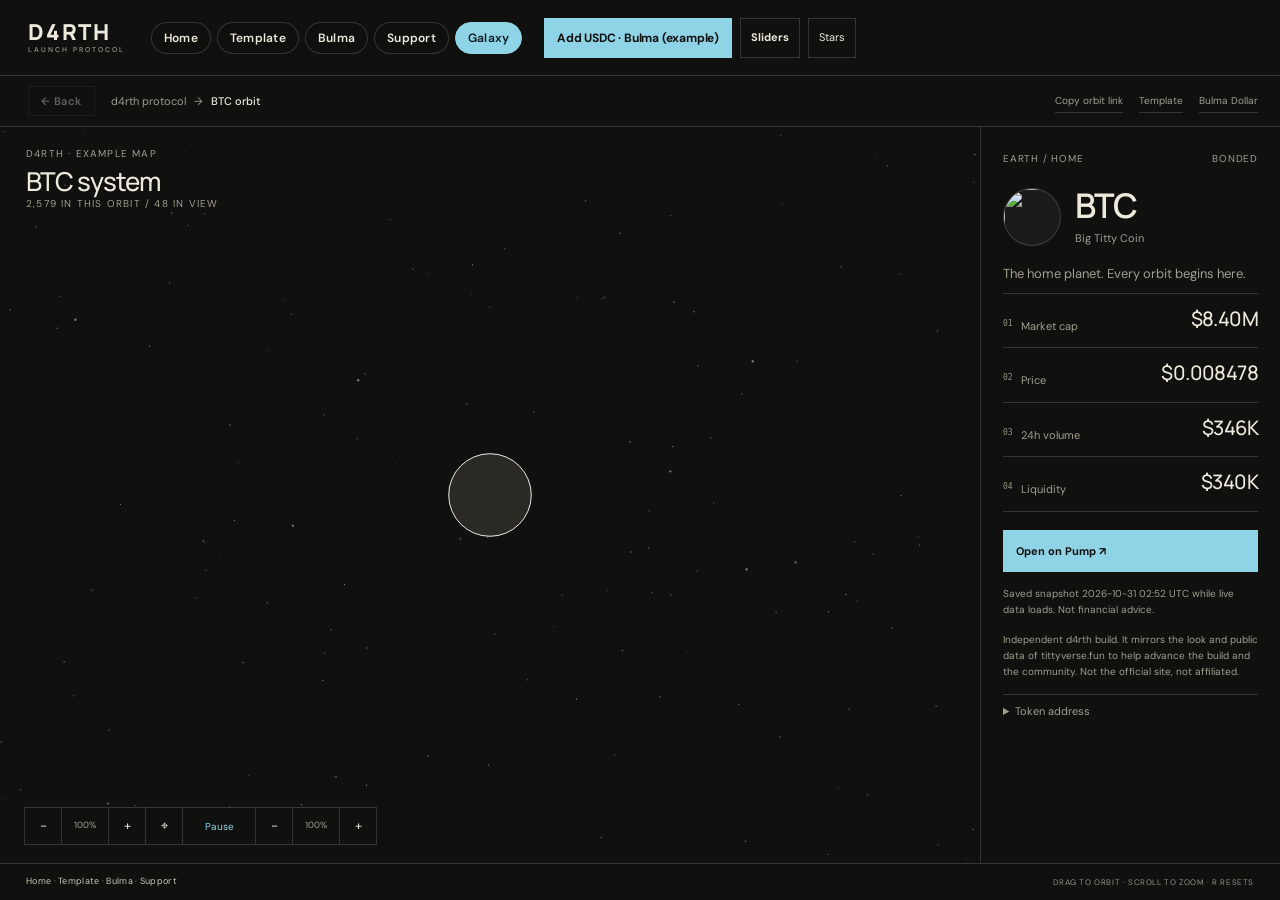
==== galaxy/index.html @ 5c0b18c4 "Galaxy: slower, smoother planet-click growth Pull 0.9s -> 1.4s, arrival 1.8s -> 2.8s for a clicked p" ====
<!DOCTYPE html>
<html lang="en">
<head>
<meta charset="UTF-8">
<meta name="viewport" content="width=device-width, initial-scale=1, viewport-fit=cover">
<meta name="color-scheme" content="dark">
<meta name="theme-color" content="#10100e">
<title>d4rth Launch Protocol · Galaxy</title>
<link rel="preconnect" href="https://fonts.googleapis.com">
<link rel="preconnect" href="https://fonts.gstatic.com" crossorigin>
<link rel="stylesheet" href="https://fonts.googleapis.com/css2?family=DM+Sans:ital,opsz,wght@0,9..40,400;0,9..40,500;0,9..40,600;0,9..40,700;1,9..40,400&family=Manrope:wght@500;600;700;800&display=swap">
<style>
  :root {
    color-scheme: dark;
    --tv-ink: #10100e;
    --tv-paper: #eee9dd;
    --tv-acid: #8fd3e6;
    --tv-muted: #a19e91;
    --tv-rule: #eee9dd2b;
    --tv-faint: #eee9dd0d;
    --tv-header-h: 76px;
    --tv-footer-h: 37px;
    --tv-ease: cubic-bezier(.2,.7,.2,1);
  }
  * { box-sizing: border-box; }
  html, body { margin: 0; background: var(--tv-ink); color: var(--tv-paper); }
  body { font: 400 14px/1.5 "DM Sans", sans-serif; -webkit-font-smoothing: antialiased; }
  button, input { font: inherit; color: inherit; border-radius: 0; cursor: pointer; }
  button:focus-visible, a:focus-visible, input:focus-visible { outline: 2px solid var(--tv-acid); outline-offset: 3px; }
  a { color: inherit; text-decoration: none; }
  img, svg, canvas { display: block; }
  [hidden] { display: none !important; }
  ::selection { background: var(--tv-acid); color: var(--tv-ink); }

  .tv-experience { min-height: 100svh; background: var(--tv-ink); }
  .tv-header {
    height: var(--tv-header-h); display: flex; align-items: center; gap: 22px;
    padding: 0 28px; border-bottom: 1px solid var(--tv-rule); position: relative; z-index: 40;
    background: var(--tv-ink);
  }
  .tv-brand { display: inline-flex; align-items: center; gap: 10px; min-height: 44px; color: var(--tv-paper); }
  .tv-brand svg { width: 28px; height: 28px; color: var(--tv-acid); flex: none; }
  .tv-brand b { display: block; font: 800 22px/0.95 Manrope, sans-serif; letter-spacing: -1.2px; }
  .tv-brand small { display: block; margin-top: 4px; font: 500 7px/1 "DM Sans", sans-serif; letter-spacing: 2px; color: var(--tv-muted); }
  .tv-primary { height: 100%; display: flex; align-items: stretch; gap: 2px; margin-left: auto; }
  .tv-primary button {
    position: relative; display: flex; align-items: center; gap: 8px; min-width: 78px; padding: 0 14px;
    background: none; border: 0; color: var(--tv-muted); font-size: 13px; font-weight: 500;
  }
  .tv-primary button em { font: 9px/1 ui-monospace, monospace; font-style: normal; color: #929485; }
  .tv-primary button::after {
    content: ""; position: absolute; bottom: -1px; left: 14px; right: 14px; height: 2px; background: var(--tv-acid);
    transform: scaleX(0); transform-origin: left; transition: transform .24s var(--tv-ease);
  }
  .tv-primary button:hover { color: var(--tv-paper); background: var(--tv-faint); }
  .tv-experience[data-view=home] #tvHome,
  .tv-experience[data-view=universe] #tvExplore,
  .tv-experience[data-panel=catalog] #tvCatalog { color: var(--tv-acid); }
  .tv-experience[data-view=home] #tvHome::after,
  .tv-experience[data-view=universe] #tvExplore::after,
  .tv-experience[data-panel=catalog] #tvCatalog::after { transform: scaleX(1); }
  .site-nav { display: flex; gap: 6px; flex-wrap: wrap; align-items: center; margin-left: 4px; }
  .site-nav a {
    display: inline-flex; align-items: center; height: 32px; padding: 0 12px; border-radius: 999px;
    border: 1px solid var(--tv-rule); background: rgba(16,16,14,.8); color: var(--tv-paper); transition: border-color .2s, color .2s, background .2s;
    font-size: 12px; font-weight: 600; letter-spacing: 0.02em;
  }
  .site-nav a:hover { border-color: #8fd3e6; color: #8fd3e6; background: rgba(143,211,230,.12); }
  .site-nav a.here { background: #8fd3e6; border-color: #8fd3e6; color: #0b1a20; }
  .tv-brand b { letter-spacing: 0.08em; }
  .tv-header-tools { display: flex; align-items: center; gap: 8px; flex: none; }
  .tv-search-trigger, .tv-icon-button {
    display: inline-flex; align-items: center; justify-content: center; gap: 8px;
    height: 40px; padding: 0 12px; border: 1px solid var(--tv-rule); background: transparent; font-size: 12px;
  }
  .tv-icon-button { width: 40px; padding: 0; }
  .tv-search-trigger svg, .tv-icon-button svg { width: 16px; height: 16px; }
  .tv-search-trigger kbd { font: 9px/1 ui-monospace, monospace; color: var(--tv-muted); border-left: 1px solid var(--tv-rule); padding-left: 10px; }
  .tv-search-trigger:hover, .tv-icon-button:hover { background: var(--tv-paper); color: var(--tv-ink); border-color: var(--tv-paper); }
  .hub-btn {
    height: 40px; padding: 0 12px; border: 1px solid var(--tv-acid); background: var(--tv-acid);
    color: var(--tv-ink); font-size: 12px; font-weight: 700; letter-spacing: -0.2px;
  }
  .hub-btn.on { background: transparent; color: var(--tv-acid); }
  #openProtocol[aria-pressed="true"] { color: var(--tv-acid); border-color: var(--tv-acid); }
  #btnUsdt { border-color: #a8eb6e; background: #a8eb6e; }
  #btnUsdt.on { background: transparent; color: #a8eb6e; }
  #tabUsdt.on { background: #a8eb6e; border-color: #a8eb6e; color: var(--tv-ink); }
  .hub-btn:hover { background: var(--tv-paper); color: var(--tv-ink); border-color: var(--tv-paper); }

  .tv-home {
    position: relative; min-height: calc(100svh - var(--tv-header-h));
    display: grid; align-content: start; overflow: hidden; padding: 42px 4vw 26px;
  }
  .tv-home-kicker {
    display: flex; align-items: center; gap: 13px; max-width: 56%; margin: 0 0 36px;
    color: var(--tv-muted); font: 500 10px/1.5 "DM Sans", sans-serif; letter-spacing: 1.5px; text-transform: uppercase;
  }
  .tv-home-kicker::before { content: ""; width: 25px; height: 1px; background: var(--tv-acid); flex: none; }
  .tv-home-title {
    margin: 0 0 28px; font: 800 clamp(92px, 14vw, 220px)/.78 Manrope, sans-serif;
    letter-spacing: -0.09em; color: var(--tv-paper);
  }
  .tv-home-title span { display: block; position: relative; }
  .tv-home-title i {
    position: absolute; top: -0.12em; color: var(--tv-acid); font: 500 0.42em/1 "DM Sans", sans-serif;
    font-style: normal; letter-spacing: 0; transform: rotate(16deg);
  }
  .tv-home-copy { position: relative; z-index: 2; max-width: 360px; margin: 0; color: var(--tv-muted); font-size: 13px; line-height: 1.85; }
  .tv-home-copy strong { color: var(--tv-paper); font-weight: 500; }
  .tv-home-art { position: absolute; z-index: 1; right: -2vw; top: 46%; width: min(54vw, 820px); aspect-ratio: 1; transform: translateY(-50%); pointer-events: none; }
  .tv-home-art::before { content: ""; position: absolute; inset: 12% -2%; border: 1px solid #eee9dd38; border-radius: 50%; transform: rotate(-31deg) scaleY(.55); }
  .tv-home-earth { position: absolute; left: 18%; top: 16%; width: 62%; height: 62%; object-fit: cover; border-radius: 50%; border: 1px solid #eee9dd45; }
  .tv-home-moon { position: absolute; z-index: 2; left: 6%; top: 58%; width: 18%; height: 18%; object-fit: cover; border-radius: 50%; border: 5px solid var(--tv-ink); }
  .tv-art-caption { position: absolute; right: 16%; bottom: 14%; font: 9px/1.7 ui-monospace, monospace; letter-spacing: 1px; color: var(--tv-muted); }
  .tv-launch {
    position: relative; z-index: 2; display: inline-flex; align-items: center; justify-content: space-between; gap: 28px;
    min-height: 60px; margin: 28px 0 36px; padding: 0 20px; width: max-content;
    border: 1px solid var(--tv-acid); background: var(--tv-acid); color: var(--tv-ink); font-size: 12px; font-weight: 700;
  }
  .tv-launch svg { width: 22px; height: 22px; }
  .tv-launch:hover { background: var(--tv-paper); border-color: var(--tv-paper); }
  .tv-home-meta {
    display: flex; justify-content: space-between; gap: 16px; border-top: 1px solid var(--tv-rule);
    padding-top: 16px; color: var(--tv-muted); font-size: 9px; letter-spacing: 1.2px; text-transform: uppercase;
  }
  .tv-home-roster { display: flex; gap: 10px; margin-top: 18px; overflow: auto; }
  .tv-home-roster button { width: 46px; height: 46px; padding: 0; border: 1px solid var(--tv-rule); border-radius: 50%; background: none; flex: none; }
  .tv-home-roster img { width: 100%; height: 100%; object-fit: cover; border-radius: 50%; }

  .tv-universe {
    height: calc(100svh - var(--tv-header-h) - var(--tv-footer-h));
    display: grid; grid-template-columns: minmax(0, 1fr) 300px; grid-template-rows: 51px minmax(0, 1fr); overflow: hidden;
  }
  .tv-chapter {
    grid-column: 1 / -1; display: flex; align-items: center; gap: 16px; padding: 0 22px 0 28px;
    border-bottom: 1px solid var(--tv-rule); min-width: 0;
  }
  .tv-breadcrumb { display: flex; align-items: center; gap: 8px; flex: 1; min-width: 0; color: var(--tv-muted); font-size: 11px; }
  .tv-breadcrumb b { color: var(--tv-paper); font-weight: 500; }
  .tv-link-button { border: 0; border-bottom: 1px solid var(--tv-rule); background: none; color: var(--tv-muted); font-size: 10px; padding: 4px 0; }
  #openStars.on { background: var(--tv-acid); border-color: var(--tv-acid); color: var(--tv-ink); }
  .tv-link-button:hover, .tv-link-button.on { color: var(--tv-acid); border-color: var(--tv-acid); }
  .crumb { border: 0; background: none; padding: 4px 0; color: var(--tv-muted); font-size: 11px; display: inline-flex; align-items: center; gap: 6px; }
  .crumb:hover { color: var(--tv-acid); }
  .crumb img { width: 18px; height: 18px; border-radius: 50%; object-fit: cover; }
  .tv-navback { height: 30px; padding: 0 12px; border: 1px solid var(--tv-rule); background: transparent; color: var(--tv-paper); font-size: 11px; font-weight: 650; letter-spacing: .04em; white-space: nowrap; flex: none; }
  .tv-navback:hover:not(:disabled) { border-color: var(--tv-acid); color: var(--tv-acid); }
  .tv-navback:disabled { opacity: .35; cursor: default; }
  .tv-back { position: absolute; right: 18px; top: 52px; z-index: 4; height: 30px; padding: 0 12px; border: 1px solid var(--tv-rule); background: rgba(16,16,14,.8); color: var(--tv-paper); font-size: 11px; }
  .tv-back:hover { border-color: var(--tv-acid); color: var(--tv-acid); }
  .tv-socials { display: flex; flex-wrap: wrap; gap: 14px; margin: 0 0 16px; }
  .tv-socials a { color: var(--tv-muted); font-size: 11px; border-bottom: 1px solid var(--tv-rule); padding-bottom: 2px; }
  .tv-socials a:hover { color: var(--tv-acid); border-color: var(--tv-acid); }
  .chg-up { color: #a8eb6e; } .chg-down { color: #ff8f8f; }
  .tv-stage { position: relative; min-width: 0; min-height: 0; background: var(--tv-ink); }
  /* Boot veil: for the first moment only BTC is there. The rest of the screen fades in around it. */
  .tv-header, .tv-chapter, .tv-inspector, .tv-system-caption, .tv-stage-controls, .tv-statusbar { transition: opacity .9s ease; }
  .tv-experience[data-boot] :is(.tv-header, .tv-chapter, .tv-inspector, .tv-system-caption, .tv-stage-controls, .tv-statusbar, .sheet-handle, .key-toggle) { opacity: 0; animation: bootshow .9s ease 6s forwards; }
  @keyframes bootshow { to { opacity: 1; } }
  #canvas { width: 100%; height: 100%; touch-action: none; cursor: grab; }
  .tv-stage, .tv-stage *, .tv-header, .tv-chapter { -webkit-user-select: none; user-select: none; -webkit-touch-callout: none; -webkit-tap-highlight-color: transparent; }
  #canvas { outline: none; }
  #canvas::selection, .tv-stage ::selection { background: transparent; }
  .tv-system-caption { position: absolute; left: 26px; top: 20px; z-index: 3; pointer-events: none; max-width: calc(100% - 180px); }
  .tv-system-caption span, .tv-system-caption small { display: block; margin-bottom: 6px; color: var(--tv-muted); font: 10px/1.4 "DM Sans", sans-serif; letter-spacing: 1.2px; text-transform: uppercase; }
  .star-credit {
    display: block; margin-top: 14px; color: var(--tv-paper); pointer-events: auto;
    font: 500 10px/1.3 Manrope, sans-serif; letter-spacing: -0.15px; text-transform: none; text-decoration: none;
  }
  .star-credit:hover { color: var(--tv-acid); }
  .star-credit[hidden] { display: none; }
  .star-tools { position: absolute; left: 50%; bottom: 54px; transform: translateX(-50%); z-index: 5; display: flex; align-items: center; gap: 8px; max-width: calc(100% - 24px); padding: 6px 8px; border: 1px solid var(--tv-rule); background: rgba(16,16,14,.88); font: 11px/1.3 "DM Sans", sans-serif; color: var(--tv-muted); }
  .star-tools[hidden] { display: none; }
  .star-tools span { min-width: 0; }
  .star-tools button { height: 26px; padding: 0 10px; border: 1px solid var(--tv-rule); background: transparent; color: var(--tv-paper); font-size: 11px; white-space: nowrap; cursor: pointer; }
  .star-tools button:hover, .star-tools button.on { border-color: #ffd166; color: #ffd166; }
  .star-tools button[hidden] { display: none; }
  @media (max-width: 760px) { .star-tools { bottom: 6px; padding: 4px 6px; gap: 6px; } .star-tools span { display: none; } .star-tools[data-drawing] span { display: block; position: absolute; left: 0; right: 0; bottom: 100%; margin-bottom: 4px; padding: 4px 8px; background: rgba(16,16,14,.9); text-align: center; } }
  .star-credit-note { margin: 14px 0 0; color: var(--tv-paper); font: 500 16px/1.35 Manrope, sans-serif; }
  .star-credit-note a { color: var(--tv-paper); text-decoration: none; }
  .star-credit-note a:hover { color: var(--tv-acid); }
  .tv-system-caption strong { display: block; margin: 0; font: 500 26px/1.15 Manrope, sans-serif; letter-spacing: -0.9px; }
  .tv-stage-controls {
    position: absolute; left: 24px; bottom: 18px; z-index: 4; display: flex; gap: 1px; padding: 1px; background: var(--tv-rule); flex-wrap: wrap; max-width: calc(100% - 48px);
  }
  .tv-stage-controls button, .tv-stage-controls output {
    display: inline-flex; align-items: center; justify-content: center; min-width: 36px; height: 36px; padding: 0 10px;
    border: 0; background: var(--tv-ink); color: var(--tv-paper); font-size: 13px;
  }
  .tv-stage-controls output { min-width: 46px; font-size: 9px; color: var(--tv-muted); }
  .tv-stage-controls button:hover { background: var(--tv-paper); color: var(--tv-ink); }
  .tv-stage-controls button[aria-pressed=true] { color: var(--tv-acid); }
  #tvMotion { font-size: 10px; min-width: 72px; }
  .bond-chip {
    position: absolute; top: 18px; right: 16px; z-index: 4; max-width: 240px;
    border: 1px solid var(--tv-acid); background: #10100ee6; color: var(--tv-acid);
    font-size: 11px; line-height: 1.35; padding: 8px 10px; text-align: left;
  }
  .map-key {
    position: absolute; left: 24px; bottom: 66px; z-index: 4; width: 250px;
    padding: 10px 12px 12px; background: #10100ee8; border: 1px solid #3a3934;
    color: #f4f1ea; font: 12px/1.35 "DM Sans", sans-serif; pointer-events: none;
  }
  .map-key b { display: block; margin-bottom: 6px; color: #8fd3e6; font-size: 10px; letter-spacing: .14em; text-transform: uppercase; }
  .map-key div { display: flex; gap: 8px; align-items: center; margin: 4px 0; }
  .map-key i { width: 22px; height: 0; border-top: 2px solid #b8a0ff; flex: none; }
  .map-key i.green { border-top-color: #a8eb6e; }
  .map-key i.spoke { border-top-color: rgba(244,241,234,.75); }
  .map-key i.ghost { border-top-style: dashed; border-top-color: #f4f1ea; }
  .map-key p { margin: 8px 0 0; color: #8fd3e6; }
  .tv-inspector {
    min-width: 0; min-height: 0; overflow: auto; padding: 24px 22px 18px;
    border-left: 1px solid var(--tv-rule); background: var(--tv-ink);
    scrollbar-width: thin; scrollbar-color: #777668 var(--tv-ink);
  }
  .tv-details-toggle { display: none; }
  .tv-token-role { display: flex; justify-content: space-between; gap: 8px; margin: 0 0 22px; color: var(--tv-muted); font: 10px/1.5 "DM Sans", sans-serif; letter-spacing: .8px; text-transform: uppercase; }
  .tv-token-header { display: flex; align-items: center; gap: 14px; margin: 0 0 18px; }
  .tv-token-header img { width: 58px; height: 58px; border-radius: 50%; object-fit: cover; border: 1px solid var(--tv-rule); background: var(--tv-faint); flex: none; }
  .tv-token-header h2 { margin: 0; font: 600 34px/1.05 Manrope, sans-serif; letter-spacing: -1.5px; }
  .tv-token-header p { margin: 6px 0 0; color: var(--tv-muted); font-size: 11px; }
  .tv-token-description { margin: 0 0 8px; color: var(--tv-muted); font-size: 13px; line-height: 1.6; }
  .tv-metrics { margin: 8px 0 18px; }
  .tv-metrics > div { display: grid; grid-template-columns: 1fr auto; gap: 8px; align-items: baseline; padding: 13px 0; border-top: 1px solid var(--tv-rule); }
  .tv-metrics > div:last-child { border-bottom: 1px solid var(--tv-rule); }
  .tv-metrics dt { display: flex; gap: 8px; color: var(--tv-muted); font-size: 11px; font-weight: 400; }
  .tv-metrics dt span { color: #929485; font: 8px/1.5 ui-monospace, monospace; }
  .tv-metrics dd { margin: 0; font: 500 20px/1.2 Manrope, sans-serif; letter-spacing: -0.6px; }
  .tv-token-actions a {
    display: flex; align-items: center; justify-content: space-between; min-height: 42px; padding: 10px 12px;
    background: var(--tv-acid); color: var(--tv-ink); border: 1px solid var(--tv-acid); font-size: 11px; font-weight: 700;
  }
  .tv-token-actions a:hover { background: var(--tv-paper); }
  .tv-observed { margin: 14px 0; color: var(--tv-muted); font-size: 10px; line-height: 1.6; }
  .tv-address { margin-top: 8px; border-top: 1px solid var(--tv-rule); padding-top: 8px; }
  .tv-address summary { cursor: pointer; color: var(--tv-muted); font-size: 11px; }
  .tv-address code { display: block; margin-top: 8px; font-size: 11px; word-break: break-all; color: var(--tv-paper); }
  .star-key { margin: 8px 0 16px; }
  .star-key div { display: flex; gap: 8px; align-items: center; font-size: 12px; margin: 5px 0; color: var(--tv-paper); }
  .star-key i { width: 16px; height: 2px; display: inline-block; }

  .tv-statusbar {
    height: var(--tv-footer-h); display: flex; align-items: center; justify-content: space-between; gap: 16px;
    padding: 0 26px; border-top: 1px solid var(--tv-rule); color: var(--tv-muted); font-size: 9px; letter-spacing: .3px;
  }
  .tv-statusbar a { color: #c8c4b6; }
  .tv-hints { color: #929485; letter-spacing: .6px; text-transform: uppercase; font-size: 8px; flex: none; }

  .tv-header-drop { display: contents; }
  .menu-toggle, .sheet-handle, .sheet-grab, .key-toggle { display: none; }
  .tv-scrim { position: fixed; inset: 0; z-index: 50; border: 0; background: #10100eaa; }
  .tv-panel {
    position: fixed; top: calc(var(--tv-header-h) + 10px); right: 12px; bottom: 12px; z-index: 55;
    width: min(450px, calc(100vw - 24px)); display: flex; flex-direction: column;
    background: var(--tv-ink); border: 1px solid var(--tv-paper); box-shadow: -16px 16px 0 #10100eaa;
    transform: translateX(18px); opacity: 0; pointer-events: none; transition: transform .32s var(--tv-ease), opacity .2s;
  }
  .tv-experience:not([data-panel=none]) .tv-panel { transform: none; opacity: 1; pointer-events: auto; }
  #tvPanelTitle { position: absolute; left: 24px; top: 20px; right: 70px; margin: 0; font: 500 26px/1.2 Manrope, sans-serif; letter-spacing: -0.8px; }
  #tvPanelClose { position: absolute; right: 16px; top: 16px; }
  .tv-panel-body { margin-top: 72px; min-height: 0; overflow: auto; padding: 0 22px 28px; -webkit-overflow-scrolling: touch; }
  .tv-search-field { display: flex; align-items: center; gap: 8px; border-bottom: 1px solid var(--tv-rule); margin-bottom: 8px; }
  .tv-search-field svg { width: 16px; height: 16px; flex: none; color: var(--tv-muted); }
  .tv-search-field input { flex: 1; height: 44px; border: 0; background: transparent; color: var(--tv-paper); outline: none; }
  .tv-directory-row {
    display: flex; align-items: center; gap: 10px; width: 100%; min-height: 64px; padding: 8px 0;
    border: 0; border-bottom: 1px solid var(--tv-rule); background: none; text-align: left;
  }
  .tv-directory-row:hover { color: var(--tv-acid); }
  .tv-row-index { width: 22px; color: #74766a; font: 9px/1 ui-monospace, monospace; flex: none; }
  .tv-directory-row img { width: 34px; height: 34px; border-radius: 50%; object-fit: cover; flex: none; }
  .tv-row-name { flex: 1; min-width: 0; }
  .tv-row-name strong { display: block; font: 500 15px/1.3 Manrope, sans-serif; letter-spacing: -0.3px; }
  .tv-row-name small { display: block; color: var(--tv-muted); font-size: 10px; white-space: nowrap; overflow: hidden; text-overflow: ellipsis; }
  .tv-row-metric { flex: none; font-size: 12px; }
  .proto-lead { margin: 0 0 14px; color: var(--tv-muted); font-size: 13px; line-height: 1.55; }
  .orbs-h b { color: var(--tv-muted); font-weight: 500; text-transform: none; letter-spacing: 0; }
  .orb { margin: 0 0 12px; padding: 8px 10px 4px; border: 1px solid var(--tv-rule); }
  .orb .nm { display: flex; justify-content: space-between; font-size: 12px; }
  .orb .nm span { color: var(--tv-muted); font-size: 10px; }
  .tokdet { margin: 14px 0 0; }
  .tokdet > summary { cursor: pointer; padding: 10px 0; font-size: 11px; font-weight: 700; letter-spacing: .1em; text-transform: uppercase; color: var(--tv-acid); }
  .tokdet[open] > summary { margin-bottom: 8px; }
  .hubtoggles { display: flex; gap: 6px; margin: 0 0 6px; }
  .hubtoggles button { flex: 1; height: 36px; font-size: 12px; font-weight: 650; }
  #pUsdt { border-color: #a8eb6e; background: #a8eb6e; }
  #pUsdt.on { background: transparent; color: #a8eb6e; }
  .hubtabs { display: flex; gap: 6px; margin: 8px 0 4px; }
  .hubtabs button { flex: 1; height: 36px; border: 1px solid var(--tv-rule); background: transparent; font-size: 12px; font-weight: 650; }
  .hubtabs button.on { background: var(--tv-acid); color: var(--tv-ink); border-color: var(--tv-acid); }
  .sl { display: flex; justify-content: space-between; margin: 12px 0 2px; font-size: 10px; letter-spacing: .08em; text-transform: uppercase; color: var(--tv-muted); }
  .sl b { color: var(--tv-paper); letter-spacing: 0; text-transform: none; font-size: 12px; }
  .sl.pair b { color: var(--tv-acid); }
  .ends { display: flex; justify-content: space-between; font-size: 9px; letter-spacing: .08em; text-transform: uppercase; color: #6f6b62; }
  .bondline { margin: 10px 0; color: var(--tv-acid); font-size: 12px; line-height: 1.45; }
  .proto-extra { padding: 8px 10px; border-left: 2px solid #a8eb6e; background: rgba(168,235,110,.07); }
  .proto-extra b { color: #a8eb6e; }
  .bondline { white-space: pre-line; }
  .ceil { margin: 0 0 14px; padding: 10px 12px; border: 1px solid var(--tv-rule); font-size: 11px; line-height: 1.5; color: var(--tv-muted); }
  .ceil h4 { margin: 0 0 6px; font-size: 10px; letter-spacing: .12em; text-transform: uppercase; color: var(--tv-acid); }
  .ceil table { width: 100%; border-collapse: collapse; }
  .ceil th { text-align: left; font-weight: 600; font-size: 9px; letter-spacing: .08em; text-transform: uppercase; color: #6f6b62; padding: 2px 0; }
  .ceil td { padding: 3px 0; border-top: 1px solid var(--tv-rule); color: var(--tv-paper); }
  .ceil td:nth-child(n+2), .ceil th:nth-child(n+2) { text-align: right; }
  .ceil tr.on td { color: var(--tv-acid); font-weight: 700; }
  .ceil tr.no td { color: #6f6b62; }
  .ceil small { display: block; margin-top: 6px; color: #6f6b62; font-size: 10px; }
  .weightline { margin: 0 0 16px; color: var(--tv-muted); font-size: 12px; line-height: 1.45; }
  .row { display: grid; grid-template-columns: 32px 1fr; gap: 8px; margin: 0 0 14px; }
  .row img { width: 32px; height: 32px; border-radius: 50%; object-fit: cover; }
  .row .nm { display: flex; justify-content: space-between; font-size: 12px; }
  .row .delta.on { color: var(--tv-acid); }
  input[type=range] { -webkit-appearance: none; appearance: none; width: 100%; height: 28px; background: transparent; margin: 0; touch-action: pan-y; }
  input[type=range]::-webkit-slider-runnable-track { height: 1px; background: rgba(238,233,221,.45); }
  input[type=range]::-webkit-slider-thumb { -webkit-appearance: none; width: 14px; height: 14px; margin-top: -6px; border-radius: 50%; background: var(--tv-paper); }
  .opt { display: flex; justify-content: space-between; gap: 16px; align-items: center; padding: 14px 0; border-bottom: 1px solid var(--tv-rule); }
  .opt strong { display: block; font-weight: 560; }
  .opt small { display: block; color: var(--tv-muted); font-size: 12px; margin-top: 3px; }
  .opt input { width: 18px; height: 18px; accent-color: var(--tv-acid); }

  @media (min-width: 1600px) {
    .tv-universe { grid-template-columns: minmax(0, 1fr) 345px; }
    .tv-inspector { padding: 32px 28px; }
  }
  @media (max-width: 1100px) {
    .tv-header { padding: 0 16px; gap: 10px; }
    .tv-universe { grid-template-columns: minmax(0, 1fr) 260px; }
    .tv-primary button { min-width: 0; padding: 0 10px; }
    .tv-home-title { font-size: clamp(72px, 12vw, 160px); }
  }
  @media (max-width: 760px) {
    :root { --tv-header-h: 46px; --tv-footer-h: 0px; --tv-sheet-h: 44px; }
    /* Header: a slim bar with a pull-down menu */
    .tv-header { height: 46px; flex-wrap: nowrap; align-items: center; padding: 0 14px; position: relative; z-index: 61; touch-action: none; }
    .tv-brand { min-height: 36px; margin-right: auto; }
    .menu-toggle { display: inline-flex; align-items: center; gap: 8px; height: 34px; padding: 0 12px; border: 1px solid var(--tv-rule); background: transparent; color: var(--tv-paper); font-size: 12px; font-weight: 700; letter-spacing: .06em; text-transform: uppercase; }
    .menu-toggle i { width: 7px; height: 7px; border-right: 2px solid currentColor; border-bottom: 2px solid currentColor; transform: translateY(-2px) rotate(45deg); transition: transform .3s var(--tv-ease); }
    .tv-experience[data-menu=open] .menu-toggle i { transform: translateY(2px) rotate(-135deg); }
    .tv-experience[data-menu=open] .menu-toggle { border-color: var(--tv-acid); color: var(--tv-acid); }
    .tv-header-drop {
      display: flex; flex-wrap: wrap; gap: 8px; position: fixed; left: 0; right: 0; top: 46px; z-index: 60;
      padding: 12px 14px 16px; background: var(--tv-ink); border-bottom: 1px solid var(--tv-rule); box-shadow: 0 22px 44px #000d;
      transform: translateY(-115%); visibility: hidden; transition: transform .32s var(--tv-ease), visibility 0s linear .32s;
      max-height: calc(100svh - 46px - var(--tv-sheet-h)); overflow: auto; touch-action: pan-y;
    }
    .tv-experience[data-menu=open] .tv-header-drop { transform: none; visibility: visible; transition: transform .32s var(--tv-ease), visibility 0s; }
    .tv-header-tools { display: contents; }
    .site-nav { order: 1; flex: 1 0 100%; margin: 0; flex-wrap: wrap; gap: 6px; }
    .site-nav a { flex: none; }
    #btn, #btnUsdt { order: 2; flex: 1 1 0; min-width: 0; height: 44px; white-space: normal; line-height: 1.15; text-align: center; padding: 0 6px; font-size: 11px; }
    #openStars { order: 3; height: 44px; flex: 0 0 auto; }
    #openProtocol { display: none; }                        /* sliders come up from the bottom handle instead */
    .tv-brand b { font-size: 16px; }
    .site-nav a { height: 28px; padding: 0 8px; font-size: 11px; }
    .tv-brand small { display: none; }
    .tv-primary button .lbl { display: none; }
    .tv-search-trigger span, .tv-search-trigger kbd { display: none; }
    .tv-search-trigger { width: 36px; padding: 0; }
    .hub-btn { padding: 0 8px; font-size: 10px; }
    .tv-home { padding: 24px 18px 18px; }
    .tv-home-kicker { max-width: 100%; font-size: 8px; }
    .tv-home-title { font-size: clamp(78px, 22vw, 140px); }
    .tv-home-art { right: -18%; top: 42%; width: 92%; opacity: .95; }
    .tv-art-caption { display: none; }
    .tv-home-copy { max-width: 240px; font-size: 12px; }
    .tv-universe { grid-template-columns: 1fr; grid-template-rows: 42px minmax(220px, 1fr) auto; height: calc(100svh - var(--tv-header-h) - var(--tv-footer-h) - var(--tv-sheet-h)); }
    .tv-statusbar { display: none; }
    .tv-inspector { grid-column: 1; border-left: 0; border-top: 1px solid var(--tv-rule); max-height: 54px; overflow: hidden; padding: 8px 14px; }
    .tv-experience[data-details=open] .tv-inspector { max-height: 42vh; overflow: auto; }
    .tv-details-toggle {
      display: flex; width: 100%; justify-content: space-between; align-items: center;
      height: 36px; margin: 0 0 10px; border: 0; background: none; color: var(--tv-muted);
      font-size: 11px; letter-spacing: .08em; text-transform: uppercase;
    }
    .tv-system-caption strong { font-size: 20px; }
    .tv-chapter { gap: 8px; padding: 0 14px; overflow: hidden; }
    .tv-chapter .tv-link-button:not(#copyOrbit) { display: none; }
    .tv-breadcrumb { white-space: nowrap; overflow: hidden; text-overflow: ellipsis; display: block; }
    .tv-breadcrumb span, .tv-breadcrumb b { display: inline; }
    .tv-breadcrumb b { margin-left: 6px; }
    #copyOrbit { white-space: nowrap; }
    .tv-stage-controls { bottom: 10px; left: 50%; right: auto; transform: translateX(-50%); max-width: calc(100% - 16px); flex-wrap: nowrap; }
    .tv-stage-controls button, .tv-stage-controls output { min-width: 30px; height: 34px; padding: 0 7px; font-size: 12px; }
    .tv-stage-controls output { min-width: 38px; font-size: 10px; }
    .tv-system-caption { left: 14px; top: 14px; }
    .bond-chip { top: 8px; right: 8px; font-size: 10px; max-width: 46vw; }
    .tv-hints { display: none; }
    .tv-panel { top: 8px; right: 8px; left: 8px; bottom: 8px; width: auto; }
    /* Sliders: a pull-up sheet. The handle sits at the bottom; the galaxy stays visible and live above it */
    .sheet-handle { display: flex; align-items: center; justify-content: center; position: fixed; left: 0; right: 0; bottom: 0; height: var(--tv-sheet-h); z-index: 54; border: 0; border-top: 1px solid var(--tv-rule); background: var(--tv-ink); color: var(--tv-paper); font-size: 12px; font-weight: 700; letter-spacing: .1em; text-transform: uppercase; touch-action: none; }
    .sheet-handle i, .sheet-grab i { position: absolute; width: 38px; height: 4px; border-radius: 2px; background: rgba(244,241,234,.38); }
    .sheet-handle i { left: 50%; top: 7px; margin-left: -19px; }
    .tv-experience:not([data-panel=none]) .sheet-handle { visibility: hidden; }
    .tv-panel[data-kind=protocol] { top: auto; left: 0; right: 0; bottom: 0; width: auto; height: 40svh; border-width: 1px 0 0; box-shadow: 0 -16px 40px #000c; transform: translateY(100%); opacity: 1; pointer-events: none; }
    .tv-experience[data-panel=protocol] .tv-panel[data-kind=protocol] { transform: none; pointer-events: auto; }
    .tv-panel[data-kind=protocol] .sheet-grab { display: block; position: absolute; top: 0; left: 0; right: 0; height: 34px; touch-action: none; z-index: 2; }
    .sheet-grab i { left: 50%; top: 9px; margin-left: -19px; }
    .tv-panel[data-kind=protocol] #tvPanelTitle { top: 24px; left: 16px; font-size: 18px; letter-spacing: -.3px; }
    .tv-panel[data-kind=protocol] #tvPanelClose { top: 18px; right: 8px; }
    .tv-panel[data-kind=protocol] .tv-panel-body { margin-top: 64px; padding: 0 16px 24px; }
    .tv-experience[data-panel=protocol] .tv-stage-controls { display: none; }
    /* Key: a small button that opens a popup */
    .key-toggle { display: inline-flex; align-items: center; position: absolute; right: 8px; top: 46px; z-index: 6; height: 28px; padding: 0 12px; border: 1px solid var(--tv-rule); background: rgba(16,16,14,.88); color: var(--tv-paper); font-size: 11px; font-weight: 700; letter-spacing: .08em; text-transform: uppercase; }
    .tv-experience[data-key=open] .key-toggle { border-color: var(--tv-acid); color: var(--tv-acid); }
    .map-key { display: none !important; }
    .tv-experience[data-key=open] .map-key { display: block !important; position: absolute; left: 10px; right: 10px; top: 82px; bottom: auto; max-width: none; z-index: 7; background: rgba(16,16,14,.97); }
  }
</style>
</head>
<body>
<script>
// Arrived by clicking the Galaxy tab: the BTC sticker is already in the air at 3x size, and
// shrinks gently onto the BTC disc while the page loads in (see placeSticker).
try {
  var d4s = JSON.parse(sessionStorage.getItem('d4sticker') || 'null');
  sessionStorage.removeItem('d4sticker');
  if (d4s && Date.now() - d4s.t < 8000) {
    // wrapper = the moving sticker (transform only, so it runs on the GPU even while the page is busy);
    // its shadow fades on its own layer.
    var d4w = document.createElement('div');
    d4w.id = 'stickerFly';
    d4w.style.cssText = 'position:fixed;z-index:9999;border-radius:50%;pointer-events:none;left:' + (d4s.x - d4s.size / 2) + 'px;top:' + (d4s.y - d4s.size / 2) + 'px;width:' + d4s.size + 'px;height:' + d4s.size + 'px;will-change:transform';
    var d4sh = document.createElement('div');
    d4sh.style.cssText = 'position:absolute;inset:0;border-radius:50%;box-shadow:0 26px 54px rgba(0,0,0,.55);will-change:opacity';
    var d4i = document.createElement('img');
    d4i.alt = ''; d4i.src = 'art/btc.webp';
    d4i.style.cssText = 'position:absolute;inset:0;width:100%;height:100%;border-radius:50%;object-fit:cover;border:1px solid rgba(255,255,255,.9);box-sizing:border-box';
    d4w.appendChild(d4sh); d4w.appendChild(d4i);
    document.body.appendChild(d4w);
    window.__stickerHold = true;
    // It lands here at 3x and starts shrinking straight away, slowly, while the galaxy loads in around it.
    // The main script re-aims the end of this move at the exact BTC disc as soon as it knows where that is.
    var d4t = { duration: 2300, easing: 'cubic-bezier(.4,0,.2,1)', fill: 'forwards' };
    window.__stickerAnim = d4w.animate([
      { transform: 'translate(0px,0px) scale(1)' },
      { transform: 'translate(0px,0px) scale(0.3333)' }
    ], d4t);
    d4sh.animate([{ opacity: 1 }, { opacity: 0 }], d4t);
  }
} catch (e) {}
</script>
<div class="tv-experience" id="app" data-view="universe" data-panel="none" data-details="closed" data-menu="closed" data-key="closed" data-boot="1">
  <header class="tv-header">
    <a class="tv-brand" href="https://d4rthban3.github.io/d4rth-launch-protocol/">
      <span><b>D4RTH</b><small>LAUNCH PROTOCOL</small></span>
    </a>
    <button type="button" id="menuToggle" class="menu-toggle" aria-expanded="false" aria-controls="headerDrop"><span>Menu</span><i></i></button>
    <div class="tv-header-drop" id="headerDrop">
    <nav class="site-nav" aria-label="Site">
      <a href="https://d4rthban3.github.io/d4rth-launch-protocol/">Home</a>
      <a href="https://d4rthban3.github.io/d4rth-launch-protocol/LAUNCH-ANY-COIN-TEMPLATE.html">Template</a>
      <a href="https://d4rthban3.github.io/d4rth-launch-protocol/BULMA-USBD-READY-TO-LAUNCH/README.html">Bulma</a>
      <a href="https://d4rthban3.github.io/d4rth-launch-protocol/ANNOUNCEMENT-POSTS.html">Support</a>
      <a class="here" href="https://d4rthban3.github.io/d4rth-launch-protocol/galaxy/">Galaxy</a>
    </nav>
    <div class="tv-header-tools">
      <button type="button" id="btn" class="hub-btn" aria-pressed="false" title="USDC pairs with Bulma, the example coin">Add USDC · Bulma (example)</button>
      <button type="button" id="btnUsdt" class="hub-btn" aria-pressed="false">Add USDT boost</button>
      <button type="button" id="openProtocol" class="tv-icon-button" aria-label="Protocol sliders" style="width:auto;padding:0 10px;font-size:11px;font-weight:700">Sliders</button>
      <button type="button" id="openStars" class="tv-icon-button" aria-label="Constellations" style="width:auto;padding:0 10px;font-size:11px">Stars</button>
    </div>
    </div>
  </header>

  <section id="tvUniverse" class="tv-universe">
    <div class="tv-chapter">
      <button type="button" class="tv-navback" id="navBack" disabled aria-label="Back one step">← Back</button>
      <nav class="tv-breadcrumb" id="crumbs" aria-label="System path"><span>d4rth protocol</span><b>BTC orbit</b></nav>
      <button type="button" class="tv-link-button" id="copyOrbit">Copy orbit link</button>
      <a class="tv-link-button" href="https://d4rthban3.github.io/d4rth-launch-protocol/LAUNCH-ANY-COIN-TEMPLATE.html">Template</a>
      <a class="tv-link-button" href="https://d4rthban3.github.io/d4rth-launch-protocol/BULMA-USBD-READY-TO-LAUNCH/README.html">Bulma Dollar</a>
    </div>
    <div class="tv-stage">
      <canvas id="canvas"></canvas>
      <button type="button" class="tv-back" id="backHome" hidden>← Main galaxy</button>
      <div class="tv-system-caption">
        <span id="kicker">01 / Home orbit</span>
        <strong id="title">BTC system</strong>
        <small id="orbitCount"></small>
        <a id="starCredit" class="star-credit" href="https://x.com/BTCWScoin" target="_blank" rel="noopener" hidden>Concept by @BTCWScoin</a>
      </div>
      <div id="starTools" class="star-tools" hidden>
        <span id="starHint"></span>
        <button type="button" id="starDraw">Draw lines</button>
        <button type="button" id="starClear" hidden>Clear my lines</button>
        <button type="button" id="starReset" hidden>Reset layout</button>
        <button type="button" id="starPng">Save PNG</button>
      </div>
      <button type="button" id="bondChip" class="bond-chip" hidden></button>
      <button type="button" id="keyToggle" class="key-toggle" aria-expanded="false" aria-controls="mapKey">Key</button>
      <aside id="mapKey" class="map-key" hidden>
        <b>Key</b>
        <div><i class="green"></i> Green light and Tether badge: the USDT boost</div>
        <div><i class="ghost"></i> Where that coin sat before the pull</div>
        <p>Closer to BTC = stronger liquidity pool.</p>
      </aside>
      <div class="tv-stage-controls">
        <button type="button" id="zOut" aria-label="Zoom out">−</button>
        <output id="zPct">100%</output>
        <button type="button" id="zIn" aria-label="Zoom in">+</button>
        <button type="button" id="zReset" aria-label="Reset camera">⌖</button>
        <button type="button" id="tvMotion" aria-pressed="false">Rotate</button>
        <button type="button" id="rOut" aria-label="Rotate slower">−</button>
        <output id="rPct" title="Rotation speed">100%</output>
        <button type="button" id="rIn" aria-label="Rotate faster">+</button>
      </div>
    </div>
    <aside class="tv-inspector" id="inspector" aria-label="Selected token"></aside>
  </section>

  <footer class="tv-statusbar" id="tvStatus">
    <span id="tvFreshness"><a href="https://d4rthban3.github.io/d4rth-launch-protocol/">Home</a> · <a href="https://d4rthban3.github.io/d4rth-launch-protocol/LAUNCH-ANY-COIN-TEMPLATE.html">Template</a> · <a href="https://d4rthban3.github.io/d4rth-launch-protocol/BULMA-USBD-READY-TO-LAUNCH/README.html">Bulma</a> · <a href="https://d4rthban3.github.io/d4rth-launch-protocol/ANNOUNCEMENT-POSTS.html">Support</a></span>
    <span class="tv-hints">Drag to orbit · scroll to zoom · R resets</span>
  </footer>

  <button type="button" id="tvScrim" class="tv-scrim" hidden aria-label="Close panel"></button>
  <button type="button" id="sheetHandle" class="sheet-handle" aria-label="Pull up the sliders"><i></i><span>Sliders</span></button>
  <section id="tvPanel" class="tv-panel" role="dialog" aria-modal="true" aria-labelledby="tvPanelTitle">
    <div class="sheet-grab" id="sheetGrab" aria-hidden="true"><i></i></div>
    <h2 id="tvPanelTitle">The collection</h2>
    <button type="button" id="tvPanelClose" class="tv-icon-button" aria-label="Close panel"><svg viewBox="0 0 24 24" fill="none" aria-hidden="true"><path d="m6 6 12 12M6 18 18 6" stroke="currentColor" stroke-width="1.5"/></svg></button>
    <div class="tv-panel-body">
      <div id="paneCatalog">
        <label class="tv-search-field">
          <svg viewBox="0 0 24 24" fill="none" aria-hidden="true"><circle cx="10.5" cy="10.5" r="5.5" stroke="currentColor" stroke-width="1.5"/><path d="m15 15 5 5" stroke="currentColor" stroke-width="1.5"/></svg>
          <input id="tvSearch" type="search" placeholder="Ticker, name, or token address" autocomplete="off" spellcheck="false">
        </label>
        <div id="tvDirectory"></div>
      </div>
      <div id="paneProtocol" hidden>
        <p class="proto-lead"><b>The main protocol is USDC · Bulma.</b> <i>Bulma is an example coin only. Any coin can take its place.</i> Bulma is paired to USDC, SOL and Big Titty Coin (BTC): the main pool is USDC, 10% locks to BTC, and 10% locks to SOL. The other coins lock a chunk of their supply to Bulma.</p>
        <p class="proto-lead proto-extra"><b>USDT is not part of that protocol.</b> It is an optional extra boost: add a Tether-themed token paired to USDT, Bulma and Big Titty Coin (BTC) and the same coins pull a little closer. Its USDT pool is the thinner one, so the same chunk adds less.</p>
        <div class="hubtoggles">
          <button type="button" id="pUsdc" class="hub-btn" aria-pressed="false">Add USDC · Bulma</button>
          <button type="button" id="pUsdt" class="hub-btn" aria-pressed="false">Add USDT boost</button>
        </div>
        <div class="sl">Market cap increase <b id="allBoostLabel">+0%</b></div>
        <input id="allBoost" type="range" min="0" max="10000" step="1" value="0">
        <div class="ends"><span>0%</span><span>10,000%</span></div>
        <div class="hubtabs">
          <button type="button" id="tabUsdc" class="on">USDC · Bulma (example)</button>
          <button type="button" id="tabUsdt">USDT boost</button>
        </div>
        <div class="sl pair"><span id="pairName">Supply paired to Bulma (main)</span> <b id="allShareLabel">0%</b></div>
        <input id="allShare" type="range" min="0" max="50" step="1" value="0">
        <div class="ends"><span>0%</span><span>50%</span></div>
        <div class="bondline" id="bondNote"></div>
        <div class="ceil" id="ceilBox"></div>
        <div class="ceil" id="launchBox"></div>
        <p class="weightline">How the numbers work: added money = supply share × market cap (after the increase). USDT counts at about 35% of that, because Solana holds $2.40B of USDT against $6.83B of USDC. Closer = new money ÷ (current liquidity + new money), up to 42% nearer BTC.</p>
        <div class="sl orbs-h">Orbit sliders <b>each ring on its own</b></div>
        <div id="orbits"></div>
        <details id="tokenDetails" class="tokdet"><summary>Individual tokens (optional)</summary><div id="rows"></div></details>
      </div>
      <div id="paneSettings" hidden>
        <p class="proto-lead">The orbit is the BTC system. The protocol is the layer on top of it.</p>
        <label class="opt"><span><strong>Planet names</strong><small>Labels move with their worlds.</small></span><input id="optLabels" type="checkbox" checked></label>
        <label class="opt"><span><strong>Orbit guides</strong><small>The rings that hold the system.</small></span><input id="optOrbits" type="checkbox" checked></label>
        <label class="opt"><span><strong>Pair lines</strong><small>Spokes from each planet to BTC. They also appear when a stable is on.</small></span><input id="optPairs" type="checkbox"></label>
        <label class="opt"><span><strong>Constellations</strong><small>Group the planets instead of the home orbit.</small></span><input id="optStars" type="checkbox"></label>
        <label class="opt"><span><strong>Orbital motion</strong><small>The camera stays in your hands until you turn this on.</small></span><input id="optMotion" type="checkbox"></label>
      </div>
    </div>
  </section>
</div>
<script>
const SNAP = {"capturedAt":"2026-10-31T02:52:33.464Z","orbitCount":2579,"maxMc":8403452,"anchor":{"mint":"C5xph2yL6gMdxmuLGxJBkGpmuDFfyi5fqkBNhvL6pump","symbol":"BTC","name":"Big Titty Coin","mc":8403452,"liq":339895.16,"vol":346409.18,"price":0.008478,"stage":"Bonded","image":"https://sling-rewards-backend.onrender.com/public/galaxy/media/token/C5xph2yL6gMdxmuLGxJBkGpmuDFfyi5fqkBNhvL6pump.webp?v=2","moon":false,"center":true,"ring":0,"angle":0,"size":200.0},"planets":[{"mint":"DffdPtAKvnP91k9Ct6QvZ8TwVvWbJ6CxRtGNGNh9pump","symbol":"LTC","name":"Little Titty Coin","mc":1976698,"liq":619839.67,"vol":128805.49,"price":0.002037,"stage":"Bonded","image":"https://sling-rewards-backend.onrender.com/public/galaxy/media/token/DffdPtAKvnP91k9Ct6QvZ8TwVvWbJ6CxRtGNGNh9pump.webp?v=2","moon":false,"center":false,"ring":0,"angle":0.0,"size":97.0},{"mint":"CXWNzqBE98SSmkGgHogJZd9vjsLdgaMAFpVfV22ypump","symbol":"ETH","name":"Extra Thick Hoe","mc":1154389,"liq":434009.75,"vol":41850.91,"price":0.001202,"stage":"Bonded","image":"https://sling-rewards-backend.onrender.com/public/galaxy/media/token/CXWNzqBE98SSmkGgHogJZd9vjsLdgaMAFpVfV22ypump.webp?v=2","moon":false,"center":false,"ring":0,"angle":0.6981317007977318,"size":74.13},{"mint":"83WuTBUf1vMDShCZyMD2PrDbd5ZY9DZVQd6vpfy1pump","symbol":"XRP","name":"Xtra Ripe Peaches","mc":644684,"liq":138681.42,"vol":12539.56,"price":0.0006607,"stage":"Bonded","image":"https://sling-rewards-backend.onrender.com/public/galaxy/media/token/83WuTBUf1vMDShCZyMD2PrDbd5ZY9DZVQd6vpfy1pump.webp?v=2","moon":false,"center":false,"ring":0,"angle":1.3962634015954636,"size":55.4},{"mint":"7x4EfRQCFG1id7YZDNMbfcaZPMiaoNCZy6vTtXXmpump","symbol":"BNB","name":"Big Natural Boobs","mc":583386,"liq":224818.84,"vol":33930.19,"price":0.0006157,"stage":"Bonded","image":"https://sling-rewards-backend.onrender.com/public/galaxy/media/token/7x4EfRQCFG1id7YZDNMbfcaZPMiaoNCZy6vTtXXmpump.webp?v=2","moon":false,"center":false,"ring":0,"angle":2.0943951023931953,"size":52.7},{"mint":"2orqEGSdkm5BMmhdM8TpKCpACk32a3Zaj3Lef7ceqsc6","symbol":"ETF","name":"Enormous Titty Faucet","mc":396103,"liq":78523.98,"vol":124632.29,"price":0.000411,"stage":"Bonded","image":"https://sling-rewards-backend.onrender.com/public/galaxy/media/token/2orqEGSdkm5BMmhdM8TpKCpACk32a3Zaj3Lef7ceqsc6.webp?v=2","moon":false,"center":false,"ring":0,"angle":2.792526803190927,"size":43.42},{"mint":"AUEDiG1UY6YtHUu8vKcYFkZtZHVd8FmwhSF3CoiBpump","symbol":"XBT","name":"Xtremely Big Titties","mc":279850.2186856476,"liq":75045.28542159765,"vol":0,"price":0.00027985503470184727,"stage":"Bonding Curve","image":"https://sling-rewards-backend.onrender.com/public/galaxy/media/token/AUEDiG1UY6YtHUu8vKcYFkZtZHVd8FmwhSF3CoiBpump.webp?v=2","moon":false,"center":false,"ring":0,"angle":3.490658503988659,"size":36.5},{"mint":"9PFMuqNSLFmwAhgJdSLCvgkNAoAsfWaAzyFHtJQwpump","symbol":"SOL","name":"Sweet Onchain Lady","mc":237917,"liq":47604.69,"vol":86722.14,"price":0.0002428,"stage":"Bonded","image":"https://sling-rewards-backend.onrender.com/public/galaxy/media/token/9PFMuqNSLFmwAhgJdSLCvgkNAoAsfWaAzyFHtJQwpump.webp?v=2","moon":false,"center":false,"ring":0,"angle":4.1887902047863905,"size":33.65},{"mint":"A4tiCbKsC9UhMFspDtkM5RZiMcGFk9JZVrBJ4MBwpump","symbol":"OF","name":"Orgasm Factory","mc":162677,"liq":43210.65,"vol":11489.24,"price":0.0001678,"stage":"Bonded","image":"https://sling-rewards-backend.onrender.com/public/galaxy/media/token/A4tiCbKsC9UhMFspDtkM5RZiMcGFk9JZVrBJ4MBwpump.webp?v=2","moon":false,"center":false,"ring":0,"angle":4.886921905584122,"size":27.83},{"mint":"4WgxC56hGyNXLd14mCgxBuR2DUyDReF8koFDynhepump","symbol":"NVDA","name":"Nut Vigorously In Dat Insane Ass","mc":143665,"liq":26386.75,"vol":4870.81,"price":0.0001471,"stage":"Bonded","image":"https://sling-rewards-backend.onrender.com/public/galaxy/media/token/4WgxC56hGyNXLd14mCgxBuR2DUyDReF8koFDynhepump.webp?v=2","moon":false,"center":false,"ring":0,"angle":5.585053606381854,"size":26.15},{"mint":"GWKw27d8mYA2TnnrE5jDdksEVCmMsGnDsi6FzqWgVmHq","symbol":"CCC","name":"Cute Crypto Carrot","mc":142088,"liq":32697.85,"vol":36897.44,"price":0.0001468,"stage":"Bonded","image":"https://sling-rewards-backend.onrender.com/public/galaxy/media/token/GWKw27d8mYA2TnnrE5jDdksEVCmMsGnDsi6FzqWgVmHq.webp?v=2","moon":false,"center":false,"ring":1,"angle":1.35,"size":26.01},{"mint":"BDTixhrJpvpqAWyh3GCg4YpToo14bsKyKXuSjTx8pump","symbol":"TAO","name":"Tight and Orgasmic","mc":135044.26611518342,"liq":34537.288532203675,"vol":0,"price":0.00013504426611518343,"stage":"Bonding Curve","image":"https://sling-rewards-backend.onrender.com/public/galaxy/media/token/BDTixhrJpvpqAWyh3GCg4YpToo14bsKyKXuSjTx8pump.webp?v=2","moon":false,"center":false,"ring":1,"angle":1.8736,"size":25.35},{"mint":"GJ38q2tgiCbL68iaBHsDPp21jXeJF2VYiXZLXYhrpump","symbol":"SENDOOR","name":"FULLSEND","mc":118251.37014534896,"liq":26.776369572876,"vol":0,"price":0.00011825137017557851,"stage":"Bonding Curve","image":"https://sling-rewards-backend.onrender.com/public/galaxy/media/token/GJ38q2tgiCbL68iaBHsDPp21jXeJF2VYiXZLXYhrpump.webp?v=2","moon":false,"center":false,"ring":1,"angle":2.3972,"size":24},{"mint":"3zPjPxhp7tGFCmSq4x14ZTwttWUeoJevXESC7Xvrpump","symbol":"SOL","name":"Super Oversized Lactators","mc":98231,"liq":68399.58,"vol":3514.96,"price":0.0001033,"stage":"Bonded","image":"https://sling-rewards-backend.onrender.com/public/galaxy/media/token/3zPjPxhp7tGFCmSq4x14ZTwttWUeoJevXESC7Xvrpump.webp?v=2","moon":false,"center":false,"ring":1,"angle":2.9208,"size":24},{"mint":"AJxFN1Yg3Nxqnjyut7AySRnQTWFbY972dxcVokYLpump","symbol":"XMR","name":"Extra Massive Rear","mc":93796,"liq":58787.16,"vol":4284.44,"price":9.74e-05,"stage":"Bonded","image":"https://sling-rewards-backend.onrender.com/public/galaxy/media/token/AJxFN1Yg3Nxqnjyut7AySRnQTWFbY972dxcVokYLpump.webp?v=2","moon":false,"center":false,"ring":1,"angle":3.4444,"size":24},{"mint":"EL8Ei79PQhJtToC37sFEKS4wekREtKNoPKikSxAFpump","symbol":"topless","name":"topless","mc":86906.11810989151,"liq":22.017385185713998,"vol":0,"price":8.690611810989159e-05,"stage":"Bonding Curve","image":"https://sling-rewards-backend.onrender.com/public/galaxy/media/token/EL8Ei79PQhJtToC37sFEKS4wekREtKNoPKikSxAFpump.webp?v=2","moon":false,"center":false,"ring":1,"angle":3.96799,"size":24},{"mint":"7UD2jSfEXZwXkU4bH1VNGmkD1UbSkfqwmxAtXCTipump","symbol":"STC","name":"Small Titty Coin","mc":86580.49945457498,"liq":5.561667557154,"vol":0,"price":8.658049945457498e-05,"stage":"Bonding Curve","image":"https://sling-rewards-backend.onrender.com/public/galaxy/media/token/7UD2jSfEXZwXkU4bH1VNGmkD1UbSkfqwmxAtXCTipump.webp?v=2","moon":false,"center":false,"ring":1,"angle":4.49159,"size":24},{"mint":"SLingUkUwNAspm7HvvLhoZedVAypeVTQaZ5BRBuiyf7","symbol":"SLING","name":"Sling","mc":86045.20115683935,"liq":2.7129599999999994e-07,"vol":0,"price":8.604520115683935e-05,"stage":"Bonding Curve","image":"https://sling-rewards-backend.onrender.com/public/galaxy/media/token/SLingUkUwNAspm7HvvLhoZedVAypeVTQaZ5BRBuiyf7.webp?v=2","moon":false,"center":false,"ring":1,"angle":5.01519,"size":24},{"mint":"9dGVsW1C39eGbNgJCdHWvy611AEvYUYpmMeG39Pxpump","symbol":"GLD","name":"Giant Love Dumplings","mc":82963,"liq":45168.23,"vol":1052.06,"price":8.59e-05,"stage":"Bonded","image":"https://sling-rewards-backend.onrender.com/public/galaxy/media/token/9dGVsW1C39eGbNgJCdHWvy611AEvYUYpmMeG39Pxpump.webp?v=2","moon":false,"center":false,"ring":1,"angle":5.53879,"size":24},{"mint":"3NRcYjhYvZbk3rCezA2a69WdYrFSseSasCV6biq5FUr2","symbol":"DOGE","name":"Dumptruck Oiled Goth Egirl","mc":80844.76769605331,"liq":20530.930778343503,"vol":0,"price":8.084476769722831e-05,"stage":"Bonding Curve","image":"https://sling-rewards-backend.onrender.com/public/galaxy/media/token/3NRcYjhYvZbk3rCezA2a69WdYrFSseSasCV6biq5FUr2.webp?v=2","moon":false,"center":false,"ring":1,"angle":6.06239,"size":24},{"mint":"54jrYHFZ551Z3yf39mEffabra5UUJ7T9cDh1uqM9pump","symbol":"BTC","name":"Big Titty Cakes","mc":75472.84972732622,"liq":87.18327519209998,"vol":0,"price":7.547284972732622e-05,"stage":"Bonding Curve","image":"https://sling-rewards-backend.onrender.com/public/galaxy/media/token/54jrYHFZ551Z3yf39mEffabra5UUJ7T9cDh1uqM9pump.webp?v=2","moon":false,"center":false,"ring":1,"angle":6.58599,"size":24},{"mint":"93VUKrtczMnFppRFMruQ7jsThLrbfgxheQeGhQwtpump","symbol":"BTC","name":"Baddies Tiny Cups","mc":75343.45819774852,"liq":2.5433999999999998e-08,"vol":0,"price":7.534345819774853e-05,"stage":"Bonding Curve","image":"https://sling-rewards-backend.onrender.com/public/galaxy/media/token/93VUKrtczMnFppRFMruQ7jsThLrbfgxheQeGhQwtpump.webp?v=2","moon":false,"center":false,"ring":1,"angle":7.10959,"size":24},{"mint":"3213eV8gx4PaD4NkZXDA2StZxUuG1aJLdXFyjrSC2PAy","symbol":"BTC","name":"Big Thick Coin","mc":72632.72517860885,"liq":2.2890599999999997e-07,"vol":0,"price":7.263272517860885e-05,"stage":"Bonding Curve","image":"https://sling-rewards-backend.onrender.com/public/galaxy/media/token/3213eV8gx4PaD4NkZXDA2StZxUuG1aJLdXFyjrSC2PAy.webp?v=2","moon":false,"center":false,"ring":2,"angle":1.9,"size":24},{"mint":"9q95cBS7TGkx5zD9UfJs3XygFXa2rxYjE9vctVaopump","symbol":"BTC","name":"Big Thunk Coin","mc":72483.41818028077,"liq":187.31968188686997,"vol":0,"price":7.248341818028077e-05,"stage":"Bonding Curve","image":"https://sling-rewards-backend.onrender.com/public/galaxy/media/token/9q95cBS7TGkx5zD9UfJs3XygFXa2rxYjE9vctVaopump.webp?v=2","moon":false,"center":false,"ring":2,"angle":2.4236,"size":24},{"mint":"H5n1Csm8SSN9V4DXdWheVWqZNS8pA813FhyWsdJ6pump","symbol":"SUI","name":"Strategic Underboob Investment","mc":69549,"liq":41542.22,"vol":17987.91,"price":7.232e-05,"stage":"Bonded","image":"https://sling-rewards-backend.onrender.com/public/galaxy/media/token/H5n1Csm8SSN9V4DXdWheVWqZNS8pA813FhyWsdJ6pump.webp?v=2","moon":false,"center":false,"ring":2,"angle":2.9472,"size":24},{"mint":"GLis7dWzHKHYyX1JYygYKhchSriLVKx7SHwESz5rpump","symbol":"Splash","name":"Bitcoin Hydrant","mc":68301.47134029072,"liq":3.391199999999999e-08,"vol":0,"price":6.830147134029073e-05,"stage":"Bonding Curve","image":"https://sling-rewards-backend.onrender.com/public/galaxy/media/token/GLis7dWzHKHYyX1JYygYKhchSriLVKx7SHwESz5rpump.webp?v=2","moon":false,"center":false,"ring":2,"angle":3.4708,"size":24},{"mint":"xxxFjucFL4vosEQyzXx3FNPMKef7uxwf1AHvYGnaBTC","symbol":"xxxBTC","name":"It’s a Secret","mc":66337.66244741225,"liq":561.700647716778,"vol":0,"price":6.633766244741231e-05,"stage":"Bonding Curve","image":"https://sling-rewards-backend.onrender.com/public/galaxy/media/token/xxxFjucFL4vosEQyzXx3FNPMKef7uxwf1AHvYGnaBTC.webp?v=2","moon":false,"center":false,"ring":2,"angle":3.9944,"size":24},{"mint":"9AfSCLTcHTwgKdy78ibYdJFn3TGbkQRcaxd2RUyHpump","symbol":"SI","name":"Super Irresistible","mc":66323,"liq":24044.52,"vol":18528.36,"price":6.798e-05,"stage":"Bonded","image":"https://sling-rewards-backend.onrender.com/public/galaxy/media/token/9AfSCLTcHTwgKdy78ibYdJFn3TGbkQRcaxd2RUyHpump.webp?v=2","moon":false,"center":false,"ring":2,"angle":4.51799,"size":24},{"mint":"88NVsSD3LkstmkkeDJTHNn4Mr3aS3ALtfCtKxHrbpump","symbol":"STC","name":"Saggy Titty Coin","mc":65743.39360182876,"liq":35.321443066404,"vol":0,"price":6.574339360182877e-05,"stage":"Bonding Curve","image":"https://sling-rewards-backend.onrender.com/public/galaxy/media/token/88NVsSD3LkstmkkeDJTHNn4Mr3aS3ALtfCtKxHrbpump.webp?v=2","moon":false,"center":false,"ring":2,"angle":5.04159,"size":24},{"mint":"CEnYbJUWjJR6pALgCpaZGvK93ZLR1fvSz7LdSGBSpump","symbol":"CODE","name":"Use Code Slingoor","mc":64319,"liq":23819.31,"vol":58322.39,"price":6.638e-05,"stage":"Bonded","image":"https://sling-rewards-backend.onrender.com/public/galaxy/media/token/CEnYbJUWjJR6pALgCpaZGvK93ZLR1fvSz7LdSGBSpump.webp?v=2","moon":false,"center":false,"ring":2,"angle":5.56519,"size":24},{"mint":"JBcSuGAVC2BdRtTBG344AL8jZJQiYeGn8WaYh2HYpump","symbol":"FUCK","name":"Fuckazoids","mc":64192.15093711412,"liq":3.2216399999999997e-07,"vol":0,"price":6.419215093711412e-05,"stage":"Bonding Curve","image":"https://sling-rewards-backend.onrender.com/public/galaxy/media/token/JBcSuGAVC2BdRtTBG344AL8jZJQiYeGn8WaYh2HYpump.webp?v=2","moon":false,"center":false,"ring":2,"angle":6.08879,"size":24},{"mint":"9tedBtgTzAXy9qS8asnHEWFXsfqAWZyWU4qrpChupump","symbol":"BTC","name":"Big Tit Coin","mc":62957.614966050794,"liq":2.0347199999999998e-07,"vol":0,"price":6.29576149660508e-05,"stage":"Bonding Curve","image":"https://sling-rewards-backend.onrender.com/public/galaxy/media/token/9tedBtgTzAXy9qS8asnHEWFXsfqAWZyWU4qrpChupump.webp?v=2","moon":false,"center":false,"ring":2,"angle":6.61239,"size":24},{"mint":"4TKTDYP4eJS5aYsVdShYGUS75MVwMi8bdz8uybYypump","symbol":"ZEUS","name":"Zeus Enjoys Unholy Sins","mc":59949,"liq":23565.7,"vol":14122.96,"price":6.21e-05,"stage":"Bonded","image":"https://sling-rewards-backend.onrender.com/public/galaxy/media/token/4TKTDYP4eJS5aYsVdShYGUS75MVwMi8bdz8uybYypump.webp?v=2","moon":false,"center":false,"ring":2,"angle":7.13599,"size":24},{"mint":"FngpetPZB3tp8tNJbHwqN5WWDwFyNUprS4NUQYEvpump","symbol":"INJ","name":"I Need Jiggle","mc":56245,"liq":25029.58,"vol":6705.48,"price":5.805e-05,"stage":"Bonded","image":"https://sling-rewards-backend.onrender.com/public/galaxy/media/token/FngpetPZB3tp8tNJbHwqN5WWDwFyNUprS4NUQYEvpump.webp?v=2","moon":false,"center":false,"ring":2,"angle":7.65959,"size":24},{"mint":"FCXyYdX3mGvmSNqTTGWzAEPmHbGDnTkYiY9nGR6Fpump","symbol":"BaldCoin","name":"BALD TITTY COIN","mc":51655.264966244395,"liq":87.35105261629799,"vol":0,"price":5.165526496624439e-05,"stage":"Bonding Curve","image":"https://sling-rewards-backend.onrender.com/public/galaxy/media/token/FCXyYdX3mGvmSNqTTGWzAEPmHbGDnTkYiY9nGR6Fpump.webp?v=2","moon":false,"center":false,"ring":3,"angle":2.45,"size":24},{"mint":"6f9LhHhUS6VaKDTMQRdpsLHSGBNhLFD3ZDziYxjEpump","symbol":"SOL","name":"Sexy OF Lure","mc":49927.34334533581,"liq":1.6955999999999996e-08,"vol":0,"price":4.992734334533581e-05,"stage":"Bonding Curve","image":"https://sling-rewards-backend.onrender.com/public/galaxy/media/token/6f9LhHhUS6VaKDTMQRdpsLHSGBNhLFD3ZDziYxjEpump.webp?v=2","moon":false,"center":false,"ring":3,"angle":2.86888,"size":24},{"mint":"ES1oeW2XMbwjLkbuSTeEMMrnAjTPRH36jtPpj3tdpump","symbol":"XRP","name":"Xtra Ripe Peaches","mc":49880.857492109164,"liq":915.1055816520419,"vol":0,"price":4.9880916412339944e-05,"stage":"Bonding Curve","image":"https://sling-rewards-backend.onrender.com/public/galaxy/media/token/ES1oeW2XMbwjLkbuSTeEMMrnAjTPRH36jtPpj3tdpump.webp?v=2","moon":false,"center":false,"ring":3,"angle":3.28776,"size":24},{"mint":"81MXrQUZVKVhwBcP8pgZ543WK1eRSbnsFgnhzh6spump","symbol":"USDC","name":"Ultra Sized Double Cups","mc":49293.1196509614,"liq":9499.005542484052,"vol":0,"price":4.929748454845815e-05,"stage":"Bonding Curve","image":"https://sling-rewards-backend.onrender.com/public/galaxy/media/token/81MXrQUZVKVhwBcP8pgZ543WK1eRSbnsFgnhzh6spump.webp?v=2","moon":false,"center":false,"ring":3,"angle":3.70664,"size":24},{"mint":"AL8iHJcVj3wP6QQ9kd1nYZqdzzaZ9XWcMyxrgDuppump","symbol":"ZEC","name":"Zesty Explicit Curves","mc":49055.36377349107,"liq":106.574497641612,"vol":0,"price":4.905536377349107e-05,"stage":"Bonding Curve","image":"https://sling-rewards-backend.onrender.com/public/galaxy/media/token/AL8iHJcVj3wP6QQ9kd1nYZqdzzaZ9XWcMyxrgDuppump.webp?v=2","moon":false,"center":false,"ring":3,"angle":4.12552,"size":24},{"mint":"DVm64m6FZtNvtd9FQsDbfX5yujEGWUMXZGk58iaXpump","symbol":"XRP","name":"Xtra Ripe Peaches","mc":48038.380787324364,"liq":11.912366296547999,"vol":0,"price":4.8038380787324364e-05,"stage":"Bonding Curve","image":"https://sling-rewards-backend.onrender.com/public/galaxy/media/token/DVm64m6FZtNvtd9FQsDbfX5yujEGWUMXZGk58iaXpump.webp?v=2","moon":false,"center":false,"ring":3,"angle":4.5444,"size":24},{"mint":"87T4HPhR9S1tSgFQeUKGrjAhqB6amYXJwoqoXJ7ypump","symbol":"SOL","name":"Silicon Overload","mc":47960.974861374474,"liq":1194.07112233587,"vol":0,"price":4.7962395613445357e-05,"stage":"Bonding Curve","image":"https://sling-rewards-backend.onrender.com/public/galaxy/media/token/87T4HPhR9S1tSgFQeUKGrjAhqB6amYXJwoqoXJ7ypump.webp?v=2","moon":false,"center":false,"ring":3,"angle":4.96327,"size":24},{"mint":"B7RE3RobJqoFjP23YcRCrxNZku87efVhXafSNch3pump","symbol":"TITTY","name":"TITTY","mc":47460.49163441027,"liq":84.34728137939399,"vol":0,"price":4.746049163441027e-05,"stage":"Bonding Curve","image":"https://sling-rewards-backend.onrender.com/public/galaxy/media/token/B7RE3RobJqoFjP23YcRCrxNZku87efVhXafSNch3pump.webp?v=2","moon":false,"center":false,"ring":3,"angle":5.38215,"size":24},{"mint":"AWrTAsV98TAEVQQJeb4h1pMXruWuMdeGx5Ahsm64pump","symbol":"SOL","name":"Super Oversized Lady","mc":47328.457355263,"liq":1.280178e-06,"vol":0,"price":4.7328457356051114e-05,"stage":"Bonding Curve","image":"https://sling-rewards-backend.onrender.com/public/galaxy/media/token/AWrTAsV98TAEVQQJeb4h1pMXruWuMdeGx5Ahsm64pump.webp?v=2","moon":false,"center":false,"ring":3,"angle":5.80103,"size":24},{"mint":"iSS6DpqPTzruQTTHeZhNeu8uwBGPHmDRFUCxAbKpump","symbol":"ATH","name":"All Them Hoes","mc":47180.85146138646,"liq":268.70220817534795,"vol":0,"price":4.718085146138646e-05,"stage":"Bonding Curve","image":"https://sling-rewards-backend.onrender.com/public/galaxy/media/token/iSS6DpqPTzruQTTHeZhNeu8uwBGPHmDRFUCxAbKpump.webp?v=2","moon":false,"center":false,"ring":3,"angle":6.21991,"size":24},{"mint":"EHSm6NQEQ2bQGQkPcDjVrEw88e2MDriEjvKMBCibpump","symbol":"NRN","name":"No Rug November","mc":46770.468300765475,"liq":8.477999999999998e-09,"vol":0,"price":4.677046830076548e-05,"stage":"Bonding Curve","image":"https://sling-rewards-backend.onrender.com/public/galaxy/media/token/EHSm6NQEQ2bQGQkPcDjVrEw88e2MDriEjvKMBCibpump.webp?v=2","moon":false,"center":false,"ring":3,"angle":6.63879,"size":24},{"mint":"EzxrjiAy2FZN6ewVaoAPereJgueEvyZMLNo9fjaDpump","symbol":"Cat","name":"Cat Titty Coin","mc":46759.10382418953,"liq":87.39920980971,"vol":0,"price":4.675910382418953e-05,"stage":"Bonding Curve","image":"https://sling-rewards-backend.onrender.com/public/galaxy/media/token/EzxrjiAy2FZN6ewVaoAPereJgueEvyZMLNo9fjaDpump.webp?v=2","moon":false,"center":false,"ring":3,"angle":7.05767,"size":24},{"mint":"86VadUYB5p29hxEog2CSZaB3jEKvLKuRgzrzBATepump","symbol":"SOL","name":"Super Oversized Lady","mc":46755.11568448491,"liq":1.4412599999999998e-07,"vol":0,"price":4.675511568448491e-05,"stage":"Bonding Curve","image":"https://sling-rewards-backend.onrender.com/public/galaxy/media/token/86VadUYB5p29hxEog2CSZaB3jEKvLKuRgzrzBATepump.webp?v=2","moon":false,"center":false,"ring":3,"angle":7.47655,"size":24},{"mint":"HZfgqzTkcrojVZsNbSk5otBczaLf6eDrRrbFYaEkpump","symbol":"SOL","name":"Super Oversized Lady","mc":46422.84792319114,"liq":9.495359999999999e-07,"vol":0,"price":4.642284792319114e-05,"stage":"Bonding Curve","image":"https://sling-rewards-backend.onrender.com/public/galaxy/media/token/HZfgqzTkcrojVZsNbSk5otBczaLf6eDrRrbFYaEkpump.webp?v=2","moon":false,"center":false,"ring":3,"angle":7.89543,"size":24},{"mint":"3FKW97hYLALeptStpvjE1twJuR9Lju2mduAp7xtupump","symbol":"BTB","name":"Big Titty Battle","mc":46422.3097343536,"liq":87.17742365106601,"vol":0,"price":4.64223097343536e-05,"stage":"Bonding Curve","image":"https://sling-rewards-backend.onrender.com/public/galaxy/media/token/3FKW97hYLALeptStpvjE1twJuR9Lju2mduAp7xtupump.webp?v=2","moon":false,"center":false,"ring":3,"angle":8.31431,"size":24}]};
const USDC_SUPPLY = 6.828e9, USDT_SUPPLY = 2.403e9, USDT_WEIGHT = USDT_SUPPLY / USDC_SUPPLY;
const RINGS = [15, 24, 33, 42].map(r => r * 1.48);
// Radians per second at 100%. Inner ring 0.045, outer 0.015 (0.09 and 0.03 per two seconds); the two between step down evenly.
const ORBIT_INNER = 0.045, ORBIT_OUTER = 0.015;
let orbitPhase = 0, orbitLast = 0;
function orbitRate(t) {
  if (t.moon) return ORBIT_INNER * 3;             // the moon hugs Earth, so it is the quickest of all
  return ORBIT_INNER * Math.pow(ORBIT_OUTER / ORBIT_INNER, (t.ring || 0) / (RINGS.length - 1));
}
const canvas = document.getElementById('canvas');
const ctx = canvas.getContext('2d');
const app = document.getElementById('app');
let stickerHold = !!window.__stickerHold;                  // the BTC disc waits for the sticker to land on it
let W = 2, H = 2, DPR = 1, starLayer = null;
const REDUCED = matchMedia('(prefers-reduced-motion: reduce)').matches;
function buildStars() {
  starLayer = document.createElement('canvas');
  starLayer.width = Math.round(W * DPR); starLayer.height = Math.round(H * DPR);
  const g = starLayer.getContext('2d');
  g.scale(DPR, DPR);
  let seed = 7;
  const rnd = () => (seed = (seed * 16807) % 2147483647) / 2147483647;
  const n = Math.round(W * H / 5200);
  for (let i = 0; i < n; i++) {
    const a = 0.12 + rnd() * 0.4, r = rnd() < 0.08 ? 1.2 : 0.7;
    g.fillStyle = 'rgba(238,233,221,' + a.toFixed(2) + ')';
    g.beginPath(); g.arc(rnd() * W, rnd() * H, r, 0, 6.2832); g.fill();
  }
}
let lastSig = '', imgVersion = 0;
let dive = null;
const ease = { io: p => -(Math.cos(Math.PI * p) - 1) / 2, out: p => Math.sin(p * Math.PI / 2) };
let dTheta = 0, dPhi = 0;
// The camera is a free frame (right, up, back), so the galaxy can be turned about any axis.
let camX = [1, 0, 0], camY = [0, 1, 0], camZ = [0, 0, 1];
function frameFromAngles(th, ph) {
  const sp = Math.sin(ph);
  const z = norm([sp * Math.sin(th), Math.cos(ph), sp * Math.cos(th)]);
  const x = norm(cross([0, 1, 0], z));
  camX = x; camZ = z; camY = cross(z, x);
}
frameFromAngles(0, Math.acos(0.72));
function rotVec(v, k, a) {
  const c = Math.cos(a), sn = Math.sin(a), d = dot(k, v) * (1 - c), kv = cross(k, v);
  return [v[0] * c + kv[0] * sn + k[0] * d, v[1] * c + kv[1] * sn + k[1] * d, v[2] * c + kv[2] * sn + k[2] * d];
}
function turnFrame(k, a) {
  const n = norm(k);
  camX = rotVec(camX, n, a); camY = rotVec(camY, n, a); camZ = rotVec(camZ, n, a);
  camZ = norm(camZ); camX = norm(cross(camY, camZ)); camY = cross(camZ, camX);
}
// Throwing: release a fast drag and the galaxy keeps spinning, then slows. Grab it to stop it.
let spinW = [0, 0, 0], dragTrail = [];
const SPIN_DECAY = 0.991, SPIN_GAIN = 1.5, SPIN_MAX = 0.3, SPIN_MIN = 0.015;
let dist = 90, distTarget = null;
const ROT_STEPS = [25, 50, 75, 100, 150, 200, 300, 500, 750, 1000, 1500, 2000, 3000, 5000, 7500, 10000];
let rotSpeed = 1;
let dragging = false, lastX = 0, lastY = 0, userZoomed = false, autoRotate = false;
const pointers = new Map();
let pinchDist = 0;
const CAM_DAMP = 0.075, ROT_SPEED = 0.6, MIN_PHI = 0.06, MAX_PHI = Math.PI - 0.06;
let view = 'orbit', hubTab = 'usdc', usdcOn = false, usdtOn = false, usdcT = 0, usdtT = 0;
let selected = null, showLabels = true, showOrbits = true, showPairs = false;
let anchor = SNAP.anchor;
anchor.center = true;
anchor.boost = 0; anchor.share = 0; anchor.shareUsdt = 0;
let planets = SNAP.planets;
planets.forEach(t => { t.boost = 0; t.share = 0; t.shareUsdt = 0; t.baseR = t.moon ? RINGS[0] * 0.72 : RINGS[t.ring]; });
const CLEAN = {
  "C5xph2yL6gMdxmuLGxJBkGpmuDFfyi5fqkBNhvL6pump": "art/btc.webp",
  "DffdPtAKvnP91k9Ct6QvZ8TwVvWbJ6CxRtGNGNh9pump": "art/ltc.webp",
  "7x4EfRQCFG1id7YZDNMbfcaZPMiaoNCZy6vTtXXmpump": "art/bnb.webp",
  "CXWNzqBE98SSmkGgHogJZd9vjsLdgaMAFpVfV22ypump": "art/eth.webp",
  "83WuTBUf1vMDShCZyMD2PrDbd5ZY9DZVQd6vpfy1pump": "art/xrp.webp",
  "4WgxC56hGyNXLd14mCgxBuR2DUyDReF8koFDynhepump": "art/nvda.webp",
  "FP9axFNBC1V68BLTDqtWAP6vVVqP9daNr57wmx4Tpump": "art/gooner.webp",
  "A4tiCbKsC9UhMFspDtkM5RZiMcGFk9JZVrBJ4MBwpump": "art/of.webp",
  "9E7DtjCjLk6jFfboZTWjS7kcHX1zYjuphMA63qnHpump": "art/ttc.webp",
  "H5n1Csm8SSN9V4DXdWheVWqZNS8pA813FhyWsdJ6pump": "art/sui.webp",
  "Afdp5Eg9XAoPDEa2sBRcbeVyGqx5smW5GUeKDuF2pump": "art/ada.webp",
  "9dGVsW1C39eGbNgJCdHWvy611AEvYUYpmMeG39Pxpump": "art/gld.webp",
  "7GNXdW2Tb3sHsVmS2hF1or52K6Cmo5t9Dcxeyjtnpump": "art/spy.webp",
  "9NQwfd6ZLykeX8w5vPpN8nptRNThHBkjRLb8rc9dpump": "art/xmr.webp",
  "7JoZexq1X8smL9fw8Bpnckefpp8cQnFSP5cjHe6dpump": "art/hype.webp",
  "E72UAeYi3oBykK2JebgZuEebNpABZySEgLAQTjDjpump": "art/uhi.webp",
  "4hHnD2qM6XXx5iHSS1JkkEgWw9yGCM3Pj497DFjppump": "art/pump.webp",
  "GWKw27d8mYA2TnnrE5jDdksEVCmMsGnDsi6FzqWgVmHq": "art/ccc.webp",
  "72yYQM6GMm2BeWPYrYDTB9emk1cVN2EikjGMrf5Fpump": "art/link.webp",
  "FEFEVFRRU3RzSaRhmgv9txwspMWpxvnx4QKhVxQLpump": "art/cf.webp",
  "AqPaRQQnWktrz6KxpQTamRmkSuApiiJZxSHPEw4Spump": "art/ass.webp",
  "GaW5SiXrKqxZPimyzou32nMMse72sGe7cN56rw5kpump": "art/bbtc.webp",
  "2zk2ajqf4U8m97yY33GF5PLXh12q6i8JmE4a7bQgpump": "art/sp500.webp",
  "FngpetPZB3tp8tNJbHwqN5WWDwFyNUprS4NUQYEvpump": "art/inj.webp",
  "EqmEhBSkkVbYzyToVRvPgTUzHMhF1e7q6CRrjySQpump": "art/slingoor.webp",
  "147g9KHLLPBok3b3kRmkgcXP1Q3o7zwZbR8tQYmUpump": "art/sling.webp",
  "9AfSCLTcHTwgKdy78ibYdJFn3TGbkQRcaxd2RUyHpump": "art/si.webp"
};
const LOCAL = new Set([anchor.mint, ...planets.map(t => t.mint)]);
[anchor, ...planets].forEach(t => { t.remote = t.image; });
if (CLEAN[anchor.mint]) anchor.image = CLEAN[anchor.mint];
planets.forEach(t => { t.image = CLEAN[t.mint] || 'art/m/' + t.mint + '.jpg'; });
let trail = [];
let bodies = [anchor, ...planets];
function loadImgOld(t) {
  if (!t.image) return;
  const im = new Image();
  im.onload = () => { t.loaded = true; if (!selected || selected === t) renderInspector(); };
  im.src = t.image;
  t.img = im;
}
const PLACEHOLDER = { len: 3242, sig: '92d76934e9d1' };
async function isPlaceholder(url) {
  try {
    const b = await (await fetch(url)).arrayBuffer();
    if (b.byteLength !== PLACEHOLDER.len) return false;
    const h = [...new Uint8Array(await crypto.subtle.digest('SHA-1', b))].slice(0, 6).map(x => x.toString(16).padStart(2, '0')).join('');
    return h === PLACEHOLDER.sig;
  } catch (e) { return false; }
}
function loadImg(t) {
  const srcs = [];
  if (LOCAL.has(t.mint)) srcs.push(CLEAN[t.mint] || 'art/m/' + t.mint + '.jpg');
  if (t.remote) srcs.push(t.remote);
  t.image = srcs[0] || '';
  const load = url => new Promise(res => { const im = new Image(); if (/^https?:/.test(url) && !url.startsWith(location.origin)) im.crossOrigin = 'anonymous'; im.onload = () => res(im); im.onerror = () => res(null); im.src = url; });
  return (async () => {
    for (let i = 0; i < srcs.length; i++) {
      let im = await load(srcs[i]);
      if (!im) continue;
      let url = srcs[i];
      if (url === t.remote && /pump$/.test(t.mint) && await isPlaceholder(url)) {
        const alt = 'https://images.pump.fun/coin-image/' + t.mint + '?imageWidth=256&imageHeight=256';
        const im2 = await load(alt);
        if (im2) { im = im2; url = alt; }
      }
      t.img = im; t.loaded = true; t.image = url; imgVersion++;
      if (!selected || selected === t) renderInspector();
      return true;
    }
    return false;
  })();
}
bodies.forEach(loadImg);
// When Bulma joins, the centre BTC disc morphs into the two of them toasting.
const toastImg = new Image();
toastImg.onload = () => { imgVersion++; };
toastImg.src = 'art/btc-bulma.jpg';
const usdtImg = new Image();
usdtImg.src = 'art/usdt.svg';
const bulmaImg = new Image();
bulmaImg.src = 'art/usbd.jpg';
function esc(s) { return String(s ?? '').replace(/[&<>"']/g, c => ({ '&': '&', '<': '<', '>': '>', '"': '"', "'": '&#39;' }[c])); }
function price(n) {
  n = Number(n) || 0;
  if (n >= 1) return '$' + n.toFixed(2);
  if (n <= 0) return '$0';
  return '$' + n.toPrecision(4).replace(/0+$/, '').replace(/\.$/, '');
}
function money(n) {
  n = Number(n) || 0;
  if (n >= 1e12) return '$' + (n / 1e12).toFixed(2) + 'T';
  if (n >= 1e9) return '$' + (n / 1e9).toFixed(2) + 'B';
  if (n >= 1e6) return '$' + (n / 1e6).toFixed(2) + 'M';
  if (n >= 1e3) return '$' + (n / 1e3).toFixed(n >= 1e5 ? 0 : 1) + 'K';
  if (n >= 1) return '$' + n.toFixed(2);
  if (n > 0) return '$' + n.toFixed(4);
  return '$0';
}
function levelOf(t) { return (t.mc || 0) * (1 + (t.boost || 0) / 100); }
function liqOf(t) { return Math.max(1, t.liq || 0); }
// Main protocol: supply share x boosted market cap, paired to Bulma (USDC pool).
// USDT is an optional extra: the same maths, scaled by how much thinner USDT is on Solana.
// exact* is the settled number shown in text. added* eases in with the hub for the drawing.
const PULL_MAX = 0.42;
function exactUsdc(t) { return usdcOn ? (t.share || 0) * levelOf(t) : 0; }
function exactUsdt(t) { return usdtOn ? (t.shareUsdt || 0) * levelOf(t) * USDT_WEIGHT : 0; }
function exactOf(t) { return exactUsdc(t) + exactUsdt(t); }
function addedUsdc(t) { return exactUsdc(t) * usdcT; }
function addedUsdt(t) { return exactUsdt(t) * usdtT; }
function addedOf(t) { return addedUsdc(t) + addedUsdt(t); }
function pullOf(t) {
  const add = addedOf(t);
  return add / (liqOf(t) + add);
}
function radiusOf(t) {
  return t.baseR * (1 - PULL_MAX * pullOf(t));
}
function homeRadius(t) { return t.baseR; }
let emergeK = 1, emergeA = 1;
function orbitSpread() { return emergeK; }
function camSpread() { return 1; }
function studioRadius(mc, shrink) {
  const maxMc = SNAP.maxMc || anchor.mc || 1;
  const share = Math.min(1, Math.sqrt(Math.max(0, mc) / maxMc));
  return Math.max(24, 200 * share) / 23 * (shrink || 1);
}
function fittedDistance() {
  const aspect = Math.max(0.4, (W || 1) / (H || 1));
  return Math.max(13, homeDistance(aspect));
}
function clampDist(n) { return Math.max(13, Math.min(Math.max(200, fittedDistance() * 1.75), n)); }
function zoomFactor() {
  const home = fittedDistance() * camSpread();
  return home / (dist || home || 1);
}
function stepCamera() {
  if (dTheta) turnFrame([0, 1, 0], dTheta * CAM_DAMP);
  if (dPhi) {
    const before = Math.abs(camZ[1]), lim = Math.cos(MIN_PHI), keep = [camX, camY, camZ];
    turnFrame(camX, dPhi * CAM_DAMP);
    if (Math.abs(camZ[1]) > lim && Math.abs(camZ[1]) > before) { [camX, camY, camZ] = keep; dPhi = 0; }
  }
  const sm = Math.hypot(spinW[0], spinW[1], spinW[2]);
  if (sm > 0.0002) {
    turnFrame(spinW, sm);
    const f = SPIN_DECAY;
    spinW = [spinW[0] * f, spinW[1] * f, spinW[2] * f];
  } else spinW = [0, 0, 0];
  dTheta *= 1 - CAM_DAMP;
  dPhi *= 1 - CAM_DAMP;
  // Like a solar system: every orbit turns at its own rate, the inner ones fast and the outer ones slow (Kepler: rate ~ radius^-1.5).
  if (autoRotate && !dragging && view !== 'constellations') {
    const now = performance.now(), dt = orbitLast ? Math.min(0.1, (now - orbitLast) / 1000) : 0;
    orbitLast = now;
    planets.forEach(t => { if (!t.center) t.angle = (t.angle || 0) + orbitRate(t) * rotSpeed * dt; });
    orbitPhase++;
  } else orbitLast = 0;
  if (!userZoomed) distTarget = fittedDistance() * camSpread();
  if (distTarget != null) {
    dist += (distTarget - dist) * 0.16;
    if (Math.abs(dist - distTarget) < 0.05) dist = distTarget;
  }
  const pct = Math.round((fittedDistance() * camSpread()) / dist * 100);
  const el = document.getElementById('zPct');
  if (el && el.textContent !== pct + '%') el.textContent = pct + '%';
}
// The USDT boost on the fused picture: Tether-green light on both characters and a small Tether badge.
function tetherBoost(cx, cy, r, k) {
  ctx.save();
  ctx.beginPath(); ctx.arc(cx, cy, r, 0, Math.PI * 2); ctx.clip();
  ctx.globalCompositeOperation = 'screen';
  [[0.22, 0.33], [0.85, 0.31]].forEach(([fx, fy]) => {
    const x = cx + (fx - 0.5) * 2 * r, y = cy + (fy - 0.5) * 2 * r;
    const g = ctx.createRadialGradient(x, y, 0, x, y, r * 0.55);
    g.addColorStop(0, 'rgba(90,255,150,' + 0.3 * k + ')'); g.addColorStop(0.55, 'rgba(80,235,130,' + 0.14 * k + ')'); g.addColorStop(1, 'rgba(80,235,130,0)');
    ctx.fillStyle = g; ctx.fillRect(cx - r, cy - r, r * 2, r * 2);
  });
  const rim = ctx.createRadialGradient(cx, cy, r * 0.7, cx, cy, r);
  rim.addColorStop(0, 'rgba(168,235,110,0)'); rim.addColorStop(1, 'rgba(168,235,110,' + 0.55 * k + ')');
  ctx.fillStyle = rim; ctx.fillRect(cx - r, cy - r, r * 2, r * 2);
  ctx.restore();
  ctx.save(); ctx.globalAlpha = k;
  const br = Math.max(7, r * 0.27);
  disc(cx + r * 0.7, cy + r * 0.7, br, usdtImg.complete && usdtImg.naturalWidth ? usdtImg : null);
  ctx.restore();
}
function centerCluster() {
  // Bulma fuses with BTC in the centre disc. The USDT boost is not a disc of its own: it adds a
  // small Tether badge and green highlights to that same picture. Their lines all run to the centre.
  const btc = [0, 0, 0];
  return { btc, usdc: usdcT > 0.02 ? btc : null, usdt: usdtT > 0.02 ? btc : null };
}
function resetCamera() {
  userZoomed = false;
  spinW = [0, 0, 0];
  frameFromAngles(0, Math.acos(0.72));
  dTheta = 0;
  dPhi = 0;
  distTarget = fittedDistance() * camSpread();
}
function stageBox() { return { x: 0, y: 0, w: W, h: H }; }
function homeDistance(aspect) {
  const n = Math.hypot(0.72, 0.694);
  const i = 0.72 / n, r = 0.694 / n;
  const a = Math.tan(46 * Math.PI / 360);
  const o = a * aspect;
  const margin = 3;
  const l = margin * Math.hypot(1, 1 / o);
  const c = margin * Math.hypot(1, 1 / a);
  let h = 0;
  for (let d = 0; d < RINGS.length; d++) {
    const u = RINGS[d];
    for (let f = 0; f < 180; f++) {
      const p = f * Math.PI / 90;
      const x = Math.cos(p) * u;
      const g = Math.sin(p * 2 + d) * u * 0.13;
      const m = Math.sin(p) * u;
      const y = g * i + m * r;
      const depth = g * r - m * i;
      h = Math.max(h, y + Math.abs(x) / o + l, y + Math.abs(depth) / a + c);
    }
  }
  return h * 1.04;
}
function norm(v) {
  const L = Math.hypot(v[0], v[1], v[2]) || 1;
  return [v[0] / L, v[1] / L, v[2] / L];
}
function cross(a, b) {
  return [a[1] * b[2] - a[2] * b[1], a[2] * b[0] - a[0] * b[2], a[0] * b[1] - a[1] * b[0]];
}
function dot(a, b) { return a[0] * b[0] + a[1] * b[1] + a[2] * b[2]; }
function cameraPos() {
  return [dist * camZ[0], dist * camZ[1], dist * camZ[2]];
}
function project(world) {
  const cam = cameraPos();
  const rel = [world[0] - cam[0], world[1] - cam[1], world[2] - cam[2]];
  const zaxis = camZ, xaxis = camX, yaxis = camY;
  const x = dot(rel, xaxis), y = dot(rel, yaxis), z = dot(rel, zaxis);
  const box = stageBox();
  const aspect = Math.max(0.4, box.w / box.h);
  const tan = Math.tan(46 * Math.PI / 360);
  const ndcX = (x / -z) / (tan * aspect);
  const ndcY = (y / -z) / tan;
  return { x: box.x + (ndcX * 0.5 + 0.5) * box.w, y: box.y + (-ndcY * 0.5 + 0.5) * box.h, p: z };
}
function place(radius, angle, ring) {
  const y = Math.sin(angle * 2 + (ring || 0)) * radius * 0.13;
  return project([Math.cos(angle) * radius, y, Math.sin(angle) * radius]);
}
function worldAt(t, R) {
  const ang = t.angle || 0;
  const ring = t.ring || 0;
  return [Math.cos(ang) * R, Math.sin(ang * 2 + ring) * R * 0.13, Math.sin(ang) * R];
}
function worldOf(t) {
  return worldAt(t, t.center ? 0 : radiusOf(t) * emergeK);
}
function screenRadius(_world, radius) {
  const tan = Math.tan(46 * Math.PI / 360);
  return Math.max(3.5, (radius * (H || 1)) / (2 * Math.max(dist, 1) * tan));
}
function disc(x, y, r, img) {
  ctx.save();
  ctx.beginPath();
  ctx.arc(x, y, r, 0, Math.PI * 2);
  ctx.clip();
  if (img && img.complete && img.naturalWidth) ctx.drawImage(img, x - r, y - r, r * 2, r * 2);
  else { ctx.fillStyle = '#2a2924'; ctx.fill(); }
  ctx.restore();
  ctx.beginPath();
  ctx.arc(x, y, r, 0, Math.PI * 2);
  ctx.strokeStyle = 'rgba(255,255,255,0.9)';
  ctx.lineWidth = 1;
  ctx.stroke();
}

const rows = document.getElementById('rows');
const orbitsEl = document.getElementById('orbits');
let orbitGroups = new Map();
function shareKey() { return hubTab === 'usdt' ? 'shareUsdt' : 'share'; }
function buildRows() {
  rows.innerHTML = '';
  planets.forEach(t => {
  const row = document.createElement('div');
  row.className = 'row';
  row.innerHTML = '<img alt="" src="' + esc(t.image || '') + '"><div><div class="nm"><b>' + esc(t.symbol) + '</b><span class="delta" data-d="' + esc(t.mint) + '">0%</span></div>'
    + '<div class="sl">Market cap <b data-v="' + esc(t.mint) + '">' + money(t.mc) + '</b></div>'
    + '<input type="range" data-kind="vol" min="0" max="10000" step="1" value="0">'
    + '<div class="sl pair"><span class="pair-name">Supply paired to Bulma (main)</span> <b data-s="' + esc(t.mint) + '">0%</b></div>'
    + '<input type="range" data-kind="share" min="0" max="50" step="1" value="0"></div>';
  rows.appendChild(row);
  row.querySelector('[data-kind="vol"]').addEventListener('input', e => {
    t.boost = Number(e.target.value);
    syncControls();
    paintDeltas();
    renderInspector();
  });
  row.querySelector('[data-kind="share"]').addEventListener('input', e => {
    t[shareKey()] = Number(e.target.value) / 100;
    syncControls();
    paintDeltas();
  });
});
  buildOrbits();
}
buildRows();
function bondText() {
  const bu = planets.reduce((s, t) => s + exactUsdc(t), 0);
  const bd = planets.reduce((s, t) => s + exactUsdt(t), 0);
  const bond = bu + bd;
  const base = bodies.reduce((s, t) => s + liqOf(t), 0);
  return { bu, bd, bond, base };
}
const CEIL_BOOST = 10000, CEIL_SHARE = 0.5;
function ceilings() {
  const k = 1 + CEIL_BOOST / 100;
  const lvl = planets.reduce((s, t) => s + (t.mc || 0) * k, 0);
  const mcAll = bodies.reduce((s, t) => s + (t.mc || 0) * k, 0);
  const base = bodies.reduce((s, t) => s + liqOf(t), 0);
  const u = CEIL_SHARE * lvl, d = CEIL_SHARE * lvl * USDT_WEIGHT;
  return { mcAll, base, rows: [
    ['No hubs', 0, !usdcOn && !usdtOn], ['Bulma only (USDC · main)', u, usdcOn && !usdtOn],
    ['USDT boost only', d, !usdcOn && usdtOn], ['Bulma + USDT boost', u + d, usdcOn && usdtOn]] };
}
// Bulma launch estimate on a pump.fun-style constant-product curve (1B supply, 1.073B virtual
// tokens, 793.1M sold before it graduates). The virtual USDC reserve is calibrated so the 20% dev
// buy costs about $1,000, the figure in the how-to. It is an estimate: check the live curve first.
const SUP = 1e9, VT = 1.073e9, SOLD = 793.1e6, DEVBUY = 0.2 * SUP, LOCKED = 0.1 * SUP, DEV_COST = 1000;
const VQ = DEV_COST * (VT - DEVBUY) / DEVBUY;
function launchEst() {
  const price = (VQ + DEV_COST) / (VT - DEVBUY);
  const side = LOCKED * price;
  const A = planets.reduce((s, t) => s + exactUsdc(t), 0);
  const gradMc = VQ * VT / Math.pow(VT - SOLD, 2) * SUP;
  return { price, mc: price * SUP, side, launch: DEV_COST + 2 * side, A, tokens: A / price, gradMc, deeper: USDC_SUPPLY - USDT_SUPPLY };
}
function paintLaunch() {
  const e = launchEst();
  const pc = (n, d) => n.toLocaleString('en-US', { maximumFractionDigits: n >= 100 ? 0 : (d == null ? 1 : d) });
  const caps = [['at graduation', e.gradMc], ['$1M', 1e6], ['$10M', 1e7], ['$100M', 1e8]];
  // Other coins' pools need $A of Bulma on Bulma's side. That is $A at any Bulma price: a higher
  // price only means fewer tokens. What changes is whether that many tokens exist.
  const room = 80; // % of supply not already locked in the BTC and SOL pools (20% bought at launch)
  const follow = usdcOn && e.A > 0
    ? '<table><tr><th>If Bulma is worth</th><th>Tokens needed</th><th>Can it be done?</th></tr>'
      + caps.map(c => {
          const need = e.A / c[1] * 100, ok = need <= room;
          return '<tr' + (ok ? '' : ' class="no"') + '><td>' + (c[0] === 'at graduation' ? money(c[1]) + ' (graduation)' : c[0]) + '</td><td>' + pc(need) + '% of supply</td><td>' + (ok ? 'yes · ≈' + money(e.A) : 'no, only ' + room + '% is left') + '</td></tr>';
        }).join('')
      + '</table><small>The money is the same ' + money(e.A) + ' at every price: Bulma’s side of each pool has to match the other coin’s slice in dollars. A higher Bulma price means fewer tokens, so it only becomes possible once Bulma is worth about ' + money(e.A / (room / 100)) + ' or more. To fit inside 10% of supply it needs about ' + money(e.A * 10) + '.</small>'
    : '<small>' + (usdcOn ? 'Raise the sliders to size the other coins’ pools.' : 'Turn on Add USDC to size the other coins’ pools.') + '</small>';
  document.getElementById('launchBox').innerHTML = '<h4>Launch Bulma on pump.fun · USDC</h4>'
    + '<table><tr><th>Step</th><th>Bulma</th><th>Cost</th></tr>'
    + '<tr><td>Dev buy, 20%</td><td>200M</td><td>≈' + money(DEV_COST) + '</td></tr>'
    + '<tr><td>Lock 10% with BTC</td><td>100M</td><td>≈' + money(e.side) + ' of BTC</td></tr>'
    + '<tr><td>Lock 10% with SOL</td><td>100M</td><td>≈' + money(e.side) + ' of SOL</td></tr>'
    + '<tr class="on"><td>Launch total</td><td>200M</td><td>≈' + money(e.launch) + '</td></tr></table>'
    + '<small>Fixed. The sliders do not change the launch. Bulma opens near ' + money(e.mc) + ' of market cap after the dev buy and graduates near ' + money(e.gradMc) + '.</small>'
    + '<h4 style="margin-top:12px">Afterwards · other coins’ pools (moves with the sliders)</h4>' + follow
    + '<small>Pool depth on Solana: USDC ' + money(USDC_SUPPLY) + ' vs USDT ' + money(USDT_SUPPLY) + ', so USDC is ' + money(e.deeper) + ' deeper (' + (USDC_SUPPLY / USDT_SUPPLY).toFixed(1) + '×). Estimate from a standard curve, not a quote. USDT is not counted here.</small>';
}
function paintCeil() {
  const c = ceilings();
  const tr = c.rows.map(r => '<tr' + (r[2] ? ' class="on"' : '') + '><td>' + r[0] + '</td><td>+' + money(r[1]) + '</td><td>+' + (r[1] / c.base * 100).toLocaleString('en-US', { maximumFractionDigits: 0 }) + '%</td></tr>').join('');
  document.getElementById('ceilBox').innerHTML = '<h4>Ceiling · +' + CEIL_BOOST.toLocaleString('en-US') + '% and ' + (CEIL_SHARE * 100) + '% paired</h4>'
    + '<table><tr><th>Setup</th><th>Added money</th><th>Group liquidity</th></tr>' + tr + '</table>'
    + '<small>Every coin at +' + CEIL_BOOST.toLocaleString('en-US') + '% reaches ' + money(c.mcAll) + ' of market cap in all four setups. Hubs add money, not market cap. Today the group holds ' + money(c.base) + ' of liquidity.</small>';
}
function paintDeltas() {
  const { bu, bd, bond, base } = bondText();
  planets.forEach(t => {
    const el = rows.querySelector('[data-d="' + t.mint + '"]');
    if (!el) return;
    const au = exactUsdc(t), ad = exactUsdt(t), add = au + ad;
    if (!(usdcOn || usdtOn) || add < 1) {
      if (t.boost > 0) { el.textContent = money(t.mc) + ' → ' + money(levelOf(t)); el.classList.add('on'); }
      else { el.textContent = Math.round((t[shareKey()] || 0) * 100) + '%'; el.classList.remove('on'); }
      return;
    }
    const closer = Math.round(PULL_MAX * 100 * add / (liqOf(t) + add));
    const parts = [];
    if (au >= 1) parts.push('USDC +' + money(au));
    if (ad >= 1) parts.push('USDT boost +' + money(ad));
    el.textContent = parts.join(' · ') + ' · ' + closer + '% closer';
    el.classList.add('on');
  });
  paintCeil();
  paintLaunch();
  const note = document.getElementById('bondNote');
  const chip = document.getElementById('bondChip');
  const mcBase = bodies.reduce((s, t) => s + (t.mc || 0), 0);
  const mcNow = bodies.reduce((s, t) => s + levelOf(t), 0);
  const lines = ['Group market cap: ' + money(mcBase) + (mcNow > mcBase ? ' → ' + money(mcNow) + ' (×' + (mcNow / mcBase).toFixed(mcNow / mcBase >= 10 ? 0 : 2) + ')' : '')];
  if (!(usdcOn || usdtOn)) {
    lines.push('No hubs on. The market cap slider alone adds no liquidity.');
    note.textContent = lines.join('\n');
    chip.hidden = true;
    return;
  }
  if (usdcOn) lines.push('Main protocol (USDC · Bulma, example): +' + money(bu));
  if (usdtOn) lines.push('USDT extra boost (optional): +' + money(bd) + (usdcOn && bu > 0 ? ' · ' + (bd / bu * 100).toFixed(0) + '% on top of the main' : ''));
  lines.push('Group liquidity +' + (bond / base * 100).toFixed(1) + '%');
  if (usdtOn && !usdcOn) lines.push('USDT is only a boost. The main protocol is Bulma on USDC, so turn USDC on for the full picture.');
  note.textContent = lines.join('\n');
  chip.hidden = false;
  chip.textContent = (usdcOn ? 'Main ' + money(bu) : '') + (usdcOn && usdtOn ? ' · ' : '') + (usdtOn ? 'USDT boost +' + money(bd) : '') + ' · +' + (bond / base * 100).toFixed(0) + '%';
}
function fmtBoost(v) { return '+' + v.toLocaleString('en-US') + '%'; }
function groupKey(t) { return t.moon ? 'moon' : String(t.ring || 0); }
function buildOrbits() {
  orbitGroups = new Map();
  planets.forEach(t => { const k = groupKey(t); if (!orbitGroups.has(k)) orbitGroups.set(k, []); orbitGroups.get(k).push(t); });
  const keys = [...orbitGroups.keys()].sort((a, b) => (a === 'moon' ? -1 : b === 'moon' ? 1 : Number(a) - Number(b)));
  orbitsEl.innerHTML = keys.map(k => {
    const n = orbitGroups.get(k).length;
    const title = k === 'moon' ? 'Moon' : 'Orbit ' + (Number(k) + 1);
    return '<div class="orb" data-g="' + k + '"><div class="nm"><b>' + title + '</b><span>' + n + (n === 1 ? ' coin' : ' coins') + '</span></div>'
      + '<div class="sl">Market cap increase <b data-ob>+0%</b></div>'
      + '<input type="range" data-o="vol" min="0" max="10000" step="1" value="0">'
      + '<div class="sl pair"><span class="pair-name"></span> <b data-os>0%</b></div>'
      + '<input type="range" data-o="share" min="0" max="50" step="1" value="0"></div>';
  }).join('');
  syncControls();
}
orbitsEl.addEventListener('input', e => {
  const box = e.target.closest('.orb'); if (!box) return;
  const list = orbitGroups.get(box.dataset.g) || [], v = Number(e.target.value);
  if (e.target.dataset.o === 'vol') list.forEach(t => { t.boost = v; });
  else list.forEach(t => { t[shareKey()] = v / 100; });
  syncControls(); paintDeltas(); renderInspector();
});
function common(list, f) { if (!list.length) return 0; const v = f(list[0]); return list.every(t => f(t) === v) ? v : null; }
// One place that repaints every slider (master, each orbit, each token) from the token values.
function syncControls() {
  const key = shareKey();
  const name = hubTab === 'usdt' ? 'Supply paired to Tether token (extra boost)' : 'Supply paired to Bulma (main)';
  document.querySelectorAll('.pair-name').forEach(el => { el.textContent = name; });
  document.getElementById('pairName').textContent = name;
  const pct = t => Math.round((t[key] || 0) * 100);
  planets.forEach(t => {
    const row = rows.querySelector('[data-d="' + t.mint + '"]')?.closest('.row');
    if (!row) return;
    row.querySelector('[data-kind="vol"]').value = t.boost || 0;
    row.querySelector('[data-v]').textContent = fmtBoost(t.boost || 0) + ' · ' + money(levelOf(t));
    row.querySelector('[data-kind="share"]').value = pct(t);
    row.querySelector('[data-s]').textContent = pct(t) + '%';
  });
  const put = (vol, volLabel, share, shareLabel, list) => {
    const b = common(list, t => t.boost || 0), sh = common(list, pct);
    const mean = f => list.length ? list.reduce((s, t) => s + f(t), 0) / list.length : 0;
    vol.value = b == null ? Math.round(mean(t => t.boost || 0)) : b;
    volLabel.textContent = b == null ? 'mixed' : fmtBoost(b);
    share.value = sh == null ? Math.round(mean(pct)) : sh;
    shareLabel.textContent = sh == null ? 'mixed' : sh + '%';
  };
  put(document.getElementById('allBoost'), document.getElementById('allBoostLabel'), document.getElementById('allShare'), document.getElementById('allShareLabel'), planets);
  orbitsEl.querySelectorAll('.orb').forEach(box => {
    put(box.querySelector('[data-o="vol"]'), box.querySelector('[data-ob]'), box.querySelector('[data-o="share"]'), box.querySelector('[data-os]'), orbitGroups.get(box.dataset.g) || []);
  });
}
function syncShareInputs() { syncControls(); }
function applyAllBoost(v) {
  anchor.boost = v;
  planets.forEach(t => { t.boost = v; });
  syncControls();
  paintDeltas();
  renderInspector();
}
function applyAllShare(v) {
  planets.forEach(t => { t[shareKey()] = v / 100; });
  syncControls();
  paintDeltas();
}
document.getElementById('allBoost').addEventListener('input', e => applyAllBoost(Number(e.target.value)));
document.getElementById('allShare').addEventListener('input', e => applyAllShare(Number(e.target.value)));

function renderInspector() {
  const t = selected || anchor;
  const open = app.dataset.details === 'open';
  const nested = trail.length > 0;
  const role = t.center ? (nested ? 'Nested orbit' : 'Earth / home') : t.moon ? 'The Moon' : anchor.symbol + ' pair';
  const stage = (t.stage || 'Bonded');
  const desc = t.center
    ? (nested ? 'Follow ' + t.symbol + ' into its own corner of the universe.' : 'The home planet. Every orbit begins here.')
    : t.moon
      ? 'Little Titty Coin. Always close to Earth.'
      : 'Paired with ' + anchor.symbol + '. Click the disc to open its own orbit. Add USDC for the main protocol. USDT is an optional extra boost.';
  const stats = [['Market cap', money(levelOf(t))], ['Price', t.price ? price(t.price) : '—'], ['24h volume', money(t.vol)], ['Liquidity', money(t.liq)]];
  if (t.change != null) stats.push(['24h change', '<span class="' + (t.change >= 0 ? 'chg-up' : 'chg-down') + '">' + (t.change >= 0 ? '+' : '') + Number(t.change).toFixed(1) + '%</span>']);
  const socials = (t.socials || []).filter(x => x.url && /^https:\/\//.test(x.url) && !/pump\.fun/.test(x.url));
  const soc = socials.length ? '<div class="tv-socials">' + socials.map(x => '<a href="' + esc(x.url) + '" target="_blank" rel="noopener noreferrer">' + esc(x.label || x.type) + ' ↗</a>').join('') + '</div>' : '';
  const stars = view === 'constellations' ? '<div class="star-key">' + GROUPS.map(g => '<div><i style="background:' + g.color + '"></i>' + esc(g.name.replace(/\b(\w)(\w*)/g, (m, c, r) => c + r.toLowerCase()).replace('Defi', 'DeFi')) + ' <small>' + esc(g.about) + '</small></div>').join('') + '<p class="star-credit-note">Only the big stars draw each shape. Smaller coins sit inside it. Search to find one.</p><p class="star-credit-note"><a href="https://x.com/BTCWScoin" target="_blank" rel="noopener">Concept by @BTCWScoin</a></p></div>' : '';
  document.getElementById('inspector').innerHTML =
    '<button type="button" id="tvDetailsToggle" class="tv-details-toggle">Token details <span>' + (open ? '−' : '+') + '</span></button>'
    + '<div class="tv-token-role"><span>' + esc(role) + '</span><span>' + esc(stage) + '</span></div>'
    + '<header class="tv-token-header"><img alt="" src="' + esc(t.image || '') + '"><div><h2>' + esc(t.symbol) + '</h2><p>' + esc(t.name || '') + '</p></div></header>'
    + '<p class="tv-token-description">' + esc(desc) + '</p>'
    + '<dl class="tv-metrics">' + stats.map((s, i) => '<div><dt><span>' + String(i + 1).padStart(2, '0') + '</span>' + s[0] + '</dt><dd>' + s[1] + '</dd></div>').join('') + '</dl>'
    + stars
    + soc
    + '<div class="tv-token-actions"><a href="https://pump.fun/coin/' + encodeURIComponent(t.mint) + '" target="_blank" rel="noopener">Open on Pump ↗</a></div>'
    + '<p class="tv-observed">' + esc(liveStamp()) + ' Not financial advice.</p>'
    + '<p class="tv-observed">Independent d4rth build. It mirrors the look and public data of <a href="https://tittyverse.fun" target="_blank" rel="noopener">tittyverse.fun</a> to help advance the build and the community. Not the official site, not affiliated.</p>'
    + '<details class="tv-address"><summary>Token address</summary><code>' + esc(t.mint) + '</code></details>';
  document.getElementById('tvDetailsToggle').onclick = () => {
    app.dataset.details = open ? 'closed' : 'open';
    renderInspector();
  };
}

function setCaption() {
  const stars = view === 'constellations';
  document.getElementById('kicker').textContent = stars ? 'Constellations' : (trail.length ? '02 / Nested orbit' : 'd4rth · example map');
  document.getElementById('title').textContent = stars ? 'The chart' : anchor.symbol + ' system';
  document.getElementById('starCredit').hidden = !stars;
  document.getElementById('orbitCount').hidden = stars;
  document.getElementById('openStars').classList.toggle('on', stars);
  document.getElementById('openStars').setAttribute('aria-pressed', stars);
}
function setScreen() {
  app.dataset.view = 'universe';
  document.body.style.overflow = 'hidden';
  requestAnimationFrame(() => { resize(); requestAnimationFrame(resize); });
}
const onPhone = () => matchMedia('(max-width: 760px)').matches;
function setPanel(name) {
  const panelEl = document.getElementById('tvPanel');
  const wasSheet = panelEl.dataset.kind === 'protocol';
  clearTimeout(setPanel._t);
  app.dataset.panel = name;
  if (name === 'protocol') panelEl.dataset.kind = 'protocol';
  const keepSheet = name === 'none' && wasSheet && onPhone();           // let the sheet slide down before it is emptied
  if (name !== 'protocol' && !keepSheet) panelEl.dataset.kind = '';
  document.getElementById('tvScrim').hidden = name !== 'catalog';
  document.getElementById('paneCatalog').hidden = name !== 'catalog';
  document.getElementById('paneProtocol').hidden = name !== 'protocol' && !keepSheet;
  document.getElementById('paneSettings').hidden = name !== 'settings';
  if (keepSheet) setPanel._t = setTimeout(() => { if (app.dataset.panel === 'none') { panelEl.style.transition = 'none'; document.getElementById('paneProtocol').hidden = true; panelEl.dataset.kind = ''; void panelEl.offsetHeight; panelEl.style.transition = ''; } }, 380);
  const titles = { catalog: 'The collection', protocol: 'Sliders', settings: 'View settings', none: '' };
  if (!keepSheet) document.getElementById('tvPanelTitle').textContent = titles[name] || '';
  const sl = document.getElementById('openProtocol');
  sl.classList.toggle('on', name === 'protocol');
  sl.setAttribute('aria-pressed', String(name === 'protocol'));
  if (name === 'catalog') setTimeout(() => document.getElementById('tvSearch').focus(), 30);
  if (name !== 'none') setMenu(false);
}
// ---- phone only: pull-down header menu, pull-up sliders sheet, key popup ----
const menuToggle = document.getElementById('menuToggle'), headerDrop = document.getElementById('headerDrop');
function setMenu(open) {
  if (open && !onPhone()) return;
  app.dataset.menu = open ? 'open' : 'closed';
  menuToggle.setAttribute('aria-expanded', String(!!open));
  if (open) setKey(false);
}
function setKey(open) {
  app.dataset.key = open ? 'open' : 'closed';
  document.getElementById('keyToggle').setAttribute('aria-expanded', String(!!open));
}
function pullable(el, onPull) {                                          // tap or drag; reports the vertical travel
  let y0 = null;
  el.addEventListener('pointerdown', e => { y0 = e.clientY; });
  el.addEventListener('pointerup', e => { if (y0 === null) return; const dy = e.clientY - y0; y0 = null; if (onPull(dy)) e.preventDefault(); });
  el.addEventListener('pointercancel', () => { y0 = null; });
}
menuToggle.addEventListener('click', () => { if (performance.now() - (menuToggle._pulled || 0) < 400) return; setMenu(app.dataset.menu !== 'open'); });
pullable(document.querySelector('.tv-header'), dy => { if (onPhone() && dy > 28) { menuToggle._pulled = performance.now(); setMenu(true); return true; } });          // pull the header down
pullable(headerDrop, dy => { if (dy < -28) { setMenu(false); return true; } });                                                // push it back up
headerDrop.addEventListener('click', e => { if (e.target.closest('button, a')) setTimeout(() => setMenu(false), 160); });
const sheetHandle = document.getElementById('sheetHandle'), sheetGrab = document.getElementById('sheetGrab');
pullable(sheetHandle, dy => { if (dy < -22 || Math.abs(dy) < 8) { setPanel('protocol'); return true; } });                    // pull the sliders up
pullable(sheetGrab, dy => { if (dy > 22 || Math.abs(dy) < 8) { setPanel('none'); return true; } });                           // pull them back down
sheetHandle.addEventListener('keydown', e => { if (e.key === 'Enter' || e.key === ' ') { e.preventDefault(); setPanel('protocol'); } });
document.getElementById('keyToggle').addEventListener('click', e => { e.stopPropagation(); setKey(app.dataset.key !== 'open'); });
document.addEventListener('pointerdown', e => {
  if (app.dataset.key === 'open' && !e.target.closest('#mapKey, #keyToggle')) setKey(false);
  if (app.dataset.menu === 'open' && !e.target.closest('#headerDrop, .tv-header')) setMenu(false);
}, true);
function selectMint(mint) {
  selected = bodies.find(t => t.mint === mint) || anchor;
  renderInspector();
}
function renderCatalog(q) {
  const query = (q || '').trim().toLowerCase();
  const pool = allTokens.size ? [...allTokens.values()].map(t => ({ mint: t.mint, symbol: t.symbol, name: t.name, mc: t.marketCap || 0, image: LOCAL.has(t.mint) ? (CLEAN[t.mint] || 'art/m/' + t.mint + '.jpg') : absImg(t.image) })) : bodies;
  const list = pool.filter(t => !query || (t.symbol + ' ' + t.name + ' ' + t.mint).toLowerCase().includes(query)).sort((x, y) => (y.mc || 0) - (x.mc || 0)).slice(0, 80);
  document.getElementById('tvDirectory').innerHTML = list.map((t, i) =>
    '<button type="button" class="tv-directory-row" data-mint="' + esc(t.mint) + '"><span class="tv-row-index">' + String(i + 1).padStart(2, '0') + '</span><img alt="" loading="lazy" src="' + esc(t.image || '') + '"><span class="tv-row-name"><strong>' + esc(t.symbol) + '</strong><small>' + esc(t.name || '') + '</small></span><span class="tv-row-mc">' + money(t.mc) + '</span></button>'
  ).join('') || '<p class="proto-lead">No planet matches that.</p>';
  document.querySelectorAll('#tvDirectory button').forEach(b => {
    b.onclick = () => { setPanel('none'); enterOrbit(b.dataset.mint); };
  });
}
function paintHubButtons() {
  const uc = document.getElementById('btn'), ut = document.getElementById('btnUsdt');
  uc.textContent = usdcOn ? 'USDC · Bulma (example) on' : 'Add USDC · Bulma (example)';
  ut.textContent = usdtOn ? 'USDT boost on' : 'Add USDT boost';
  uc.classList.toggle('on', usdcOn);
  ut.classList.toggle('on', usdtOn);
  uc.setAttribute('aria-pressed', String(usdcOn));
  ut.setAttribute('aria-pressed', String(usdtOn));
  const pc = document.getElementById('pUsdc'), pt = document.getElementById('pUsdt');
  pc.textContent = usdcOn ? 'USDC · Bulma (example) on' : 'Add USDC · Bulma (example)';
  pt.textContent = usdtOn ? 'USDT boost on' : 'Add USDT boost';
  pc.classList.toggle('on', usdcOn); pt.classList.toggle('on', usdtOn);
  ut.hidden = !usdcOn; pt.hidden = !usdcOn; document.getElementById('tabUsdt').hidden = !usdcOn;
  pc.setAttribute('aria-pressed', String(usdcOn)); pt.setAttribute('aria-pressed', String(usdtOn));
}
function toggleHub(which) {
  if (which === 'usdt' && !usdcOn) return;                 // the USDT boost only exists on top of Bulma
  if (which === 'usdc' && usdcOn && usdtOn) toggleHub('usdt');   // so it goes off with Bulma
  const turningOn = which === 'usdt' ? !usdtOn : !usdcOn;
  if (which === 'usdt') usdtOn = turningOn; else usdcOn = turningOn;
  const other = which === 'usdt' ? usdcOn : usdtOn;
  const key = which === 'usdt' ? 'shareUsdt' : 'share';
  planets.forEach(t => {
    t[key] = turningOn ? 0.05 : 0;
  });
  hubTab = which === 'usdt' ? 'usdt' : 'usdc';
  document.getElementById('tabUsdc').classList.toggle('on', hubTab === 'usdc');
  document.getElementById('tabUsdt').classList.toggle('on', hubTab === 'usdt');
  applyAllBoost(planets[0] ? (planets[0].boost || 0) : 0);
  syncShareInputs();
  paintHubButtons();
  if (turningOn && !matchMedia('(max-width: 760px)').matches) setPanel('protocol');   // on phones the sheet opens only from the Sliders button
}
function setStars(on) {
  view = on ? 'constellations' : 'orbit';
  try { updateBack(); } catch (e) {}
  document.getElementById('optStars').checked = on;
  setCaption();
  if (!on) { starDrawing = false; starPending = null; starHover = null; }
  starToolsSync();
  renderInspector();
}
document.getElementById('btn').onclick = () => toggleHub('usdc');
document.getElementById('btnUsdt').onclick = () => toggleHub('usdt');
document.getElementById('pUsdc').onclick = () => toggleHub('usdc');
document.getElementById('pUsdt').onclick = () => toggleHub('usdt');
document.getElementById('tabUsdc').onclick = () => { hubTab = 'usdc'; document.getElementById('tabUsdc').classList.add('on'); document.getElementById('tabUsdt').classList.remove('on'); syncShareInputs(); };
document.getElementById('tabUsdt').onclick = () => { hubTab = 'usdt'; document.getElementById('tabUsdt').classList.add('on'); document.getElementById('tabUsdc').classList.remove('on'); syncShareInputs(); };
document.getElementById('openProtocol').onclick = () => setPanel(app.dataset.panel === 'protocol' ? 'none' : 'protocol');
document.getElementById('openStars').onclick = () => setStars(view !== 'constellations');
document.getElementById('bondChip').onclick = () => setPanel('protocol');
document.getElementById('tvPanelClose').onclick = () => setPanel('none');
document.getElementById('tvScrim').onclick = () => setPanel('none');
document.getElementById('tvSearch').addEventListener('input', e => renderCatalog(e.target.value));
document.getElementById('optLabels').onchange = e => { showLabels = e.target.checked; };
document.getElementById('optOrbits').onchange = e => { showOrbits = e.target.checked; };
document.getElementById('optPairs').onchange = e => { showPairs = e.target.checked; };
document.getElementById('optStars').onchange = e => setStars(e.target.checked);
document.getElementById('optMotion').onchange = e => {
  autoRotate = e.target.checked;
  const b = document.getElementById('tvMotion');
  b.textContent = autoRotate ? 'Pause' : 'Rotate';
  b.setAttribute('aria-pressed', String(autoRotate));
};
document.getElementById('tvMotion').onclick = () => {
  autoRotate = !autoRotate;
  document.getElementById('optMotion').checked = autoRotate;
  const b = document.getElementById('tvMotion');
  b.textContent = autoRotate ? 'Pause' : 'Rotate';
  b.setAttribute('aria-pressed', String(autoRotate));
};
function zoomBy(factor) {
  userZoomed = true;
  distTarget = clampDist((distTarget ?? dist) / factor);
}
function stepRot(dir) {
  const cur = Math.round(rotSpeed * 100);
  let i = ROT_STEPS.reduce((b, v, k) => Math.abs(v - cur) < Math.abs(ROT_STEPS[b] - cur) ? k : b, 0);
  i = Math.max(0, Math.min(ROT_STEPS.length - 1, i + dir));
  rotSpeed = ROT_STEPS[i] / 100;
  document.getElementById('rPct').textContent = ROT_STEPS[i] + '%';
}
document.getElementById('rOut').onclick = () => stepRot(-1);
document.getElementById('rIn').onclick = () => stepRot(1);
document.getElementById('zIn').onclick = () => zoomBy(1.18);
document.getElementById('zOut').onclick = () => zoomBy(1 / 1.18);
document.getElementById('zReset').onclick = () => resetCamera();
canvas.style.cursor = 'grab';
canvas.addEventListener('pointerdown', e => {
  if (view === 'constellations') {
    const r0 = canvas.getBoundingClientRect(), hit = starHitAt(e.clientX - r0.left, e.clientY - r0.top);
    canvas._moved = false; canvas._sx = e.clientX; canvas._sy = e.clientY;
    if (hit && !starDrawing && hit.t !== anchor) {
      const m = starCur.get(hit.t.mint);
      starDrag = { id: e.pointerId, t: hit.t, dx: m.x - (e.clientX - r0.left), dy: m.y - (e.clientY - r0.top) };
      canvas.setPointerCapture?.(e.pointerId); canvas.style.cursor = 'grabbing'; starRev++;
      return;
    }
    if (starDrawing) return;                                    // drawing: clicks do the work, no camera
  }
  spinW = [0, 0, 0]; dragTrail = [];
  pointers.set(e.pointerId, { x: e.clientX, y: e.clientY });
  lastX = e.clientX; lastY = e.clientY;
  canvas._moved = false; canvas._sx = e.clientX; canvas._sy = e.clientY;
  dragging = pointers.size === 1;
  if (pointers.size === 2) {
    const pts = [...pointers.values()];
    pinchDist = Math.hypot(pts[0].x - pts[1].x, pts[0].y - pts[1].y);
  }
  canvas.setPointerCapture?.(e.pointerId);
  canvas.style.cursor = 'grabbing';
});
function endPointer(e) {
  if (starDrag && starDrag.id === e.pointerId) {
    if (canvas._moved) starSave();
    starDrag = null; starRev++; starToolsSync(); return;
  }
  const wasDrag = pointers.size === 1 && e.type === 'pointerup' && !pinchDist;
  pointers.delete(e.pointerId);
  if (wasDrag && view !== 'constellations') {
    const now = performance.now();
    const recent = dragTrail.filter(q => now - q.t < 90);
    if (recent.length >= 2 && now - recent[recent.length - 1].t < 60) {
      const a = recent[0], b = recent[recent.length - 1];
      const frames = Math.max(1, (b.t - a.t) / 16.7);
      const h = canvas.clientHeight || H || 1;
      const k = (2 * Math.PI) / h * ROT_SPEED * SPIN_GAIN / frames;
      const vx = (b.x - a.x) * k, vy = (b.y - a.y) * k;
      // Near the middle a throw turns the galaxy about the screen axis across its path. Near the
      // rim the same throw rolls it about the view axis, like a trackball.
      const rect = canvas.getBoundingClientRect();
      const px = a.x - (rect.left + rect.width / 2), py = a.y - (rect.top + rect.height / 2);
      const rho = Math.hypot(px, py) / (0.5 * Math.min(rect.width, rect.height));
      const w = Math.max(0, Math.min(1, (rho - 0.7) / 0.3));
      const L2 = Math.max(1, px * px + py * py);
      const roll = ((px * (b.y - a.y) - py * (b.x - a.x)) / L2) * (2 * Math.PI) / (2 * Math.PI) * SPIN_GAIN / frames;
      const wv = [0, 0, 0];
      for (let i = 0; i < 3; i++) wv[i] = (1 - w) * -(vx * camY[i] + vy * camX[i]) + w * (roll * camZ[i]);
      const m = Math.hypot(wv[0], wv[1], wv[2]);
      if (m > SPIN_MIN) {
        const cap = Math.min(1, SPIN_MAX / m);
        spinW = wv.map(c => c * cap);
        dTheta = 0; dPhi = 0;
      }
    }
  }
  dragTrail = [];
  if (pointers.size < 2) pinchDist = 0;
  dragging = pointers.size === 1;
  if (!pointers.size) canvas.style.cursor = 'grab';
}
canvas.addEventListener('pointerup', endPointer);
canvas.addEventListener('pointercancel', endPointer);
canvas.addEventListener('pointermove', e => {
  if (view === 'constellations') {
    const r0 = canvas.getBoundingClientRect(), x = e.clientX - r0.left, y = e.clientY - r0.top;
    starPointer = { x, y };
    if (starDrag && starDrag.id === e.pointerId) {
      if (Math.hypot(e.clientX - canvas._sx, e.clientY - canvas._sy) > 4) canvas._moved = true;
      if (canvas._moved) {
        const nx = Math.max(10, Math.min(W - 10, x + starDrag.dx)), ny = Math.max(10, Math.min(H - 10, y + starDrag.dy));
        starMine.pos[starDrag.t.mint] = [nx / W, ny / H]; starRev++;
      }
      return;
    }
    const h = starHitAt(x, y), hm = h ? h.t : null;
    if ((hm && hm.mint) !== (starHover && starHover.mint)) { starHover = hm; starRev++; canvas.style.cursor = hm ? 'pointer' : (starDrawing ? 'crosshair' : 'grab'); }
    if (starDrawing && starPending) starRev++;
  }
  if (!pointers.has(e.pointerId)) return;
  pointers.set(e.pointerId, { x: e.clientX, y: e.clientY });
  if (pointers.size === 2 && pinchDist > 0) {
    const pts = [...pointers.values()];
    const d = Math.hypot(pts[0].x - pts[1].x, pts[0].y - pts[1].y) || pinchDist;
    const factor = d / pinchDist;
    pinchDist = d;
    userZoomed = true;
    distTarget = clampDist((distTarget ?? dist) / factor);
    canvas._moved = true;
    return;
  }
  if (pointers.size !== 1) return;
  dragTrail.push({ t: performance.now(), x: e.clientX, y: e.clientY });
  if (dragTrail.length > 12) dragTrail.shift();
  const dx = e.clientX - lastX, dy = e.clientY - lastY;
  lastX = e.clientX; lastY = e.clientY;
  if (Math.hypot(e.clientX - canvas._sx, e.clientY - canvas._sy) > 4) canvas._moved = true;
  const h = canvas.clientHeight || H || 1;
  dTheta -= (2 * Math.PI) * dx / h * ROT_SPEED;
  dPhi -= (2 * Math.PI) * dy / h * ROT_SPEED;
});
canvas.addEventListener('wheel', e => {
  e.preventDefault();
  const mode = e.deltaMode === 1 ? 16 : e.deltaMode === 2 ? (H || 800) : 1;
  const M = Math.max(-200, Math.min(200, e.deltaY * mode));
  const factor = Math.exp(-M * 0.0015 * (e.ctrlKey ? 4 : 1));
  userZoomed = true;
  distTarget = clampDist((distTarget ?? dist) / factor);
}, { passive: false });
addEventListener('keydown', e => {
  if (e.key === 'Escape') { setPanel('none'); setMenu(false); setKey(false); }
  if (e.target.closest && e.target.closest('input,textarea')) return;
  if (e.key === '/' ) { e.preventDefault(); setPanel('catalog'); return; }
  if (e.key === 'Backspace' && !document.getElementById('navBack').disabled) { e.preventDefault(); goBack(); return; }
  if (e.key === '+' || e.key === '=') { e.preventDefault(); zoomBy(1.18); }
  else if (e.key === '-') { e.preventDefault(); zoomBy(1 / 1.18); }
  else if (e.key.toLowerCase() === 'r') { e.preventDefault(); resetCamera(); }
});
function resize() {
  const r = canvas.parentElement.getBoundingClientRect();
  const w = Math.max(2, Math.round(r.width));
  const h = Math.max(2, Math.round(r.height));
  if (w === W && h === H) return;
  W = w; H = h;
  DPR = Math.min(window.devicePixelRatio || 1, 2);
  canvas.width = Math.round(w * DPR);
  canvas.height = Math.round(h * DPR);
  buildStars();
  if (!userZoomed) dist = distTarget = fittedDistance() * camSpread();
}
addEventListener('resize', resize);
if (window.visualViewport) visualViewport.addEventListener('resize', resize);

// Sorted the way Titty Kitty suggested: by what each coin is. Only the big stars draw the shape;
// the smaller members of a group sit inside it as plain stars.
// Big Titty Cat Wif Sword (@BTCWScoin) came up with the constellation concept, so they get a space of their
// own. It is a credit, not a coin: no mint, no orbit. Clicking the avatar opens their X account.
const SWORDCAT = { credit: true, url: 'https://x.com/BTCWScoin', mint: 'credit:btcwscoin', symbol: 'BTCWScoin', name: 'Big Titty Cat Wif Sword', mc: 0, loaded: false, img: new Image() };
SWORDCAT.img.onload = () => { SWORDCAT.loaded = true; imgVersion++; };
SWORDCAT.img.src = 'art/btcws-avatar.jpg';
const GROUPS = [
  { name: 'THE MAJORS', color: '#7eb6ff', symbols: ['SOL','ETH','BNB','XRP','LTC'], about: 'Blue chips and their lookalikes' },
  { name: 'COMMUNITY', color: '#6fd6a8', symbols: ['DOGE','BONK','CCC','CAT','BALDCOIN','ZEUS','NRN','ATH','FUCK','TOPLESS'], about: 'Meme and fandom coins' },
  { name: 'UTILITY & DEFI', color: '#4fd0e0', symbols: ['HYPE','JUP','SUI','TAO'], about: 'Platform, exchange and AI tokens' },
  { name: 'THE STABLES', color: '#9fb8c8', symbols: ['USDT','USDC'], about: 'Coins that hold their value' },
  { name: 'THE SHADOW COINS', color: '#c4a6ff', symbols: ['XMR','ZEC'], about: 'Privacy coins' },
  { name: 'WALL STREET', color: '#e6c15a', symbols: ['NVDA','SP500','TSLA','RSI','GLD','ETF'], about: 'Stocks, indexes and gold' },
  { name: "SLINGOOR'S BELT", color: '#ff7ad9', symbols: ['PUMP','SLING','SENDOOR','TITTY','OF'], about: 'Pump.fun and Slingoor' },
  { name: 'LITTLE SIBLINGS', color: '#f0a060', symbols: ['XBT','STC','XXXBTC','BTB','BTC','PTC','SPLASH','SI'], about: 'Spinoffs and parodies of BTC', fallback: true },
  { name: 'BIG TITTY CAT WIF SWORD', color: '#ffb86b', symbols: ['BTCWS'], extra: SWORDCAT, about: 'Concept by @BTCWScoin' }
];
// pts are slots in drawing order. The shape joins the big stars that fill them.
const FIGURES = {
  'THE MAJORS': { box: [0.05, 0.14, 0.30, 0.32], pts: [[0.1, 0.05], [0.5, 0.4], [0.9, 0.05], [0.75, 0.95], [0.25, 0.95]] },
  'COMMUNITY': { box: [0.06, 0.70, 0.24, 0.22], pts: [[0.1, 0.5], [0.5, 0.1], [0.9, 0.55], [0.5, 0.95]] },
  'UTILITY & DEFI': { box: [0.72, 0.10, 0.22, 0.26], pts: [[0.1, 0.1], [0.9, 0.2], [0.8, 0.9], [0.15, 0.75]] },
  'THE STABLES': { box: [0.06, 0.50, 0.20, 0.14], pts: [[0.05, 0.6], [0.95, 0.4]] },
  'THE SHADOW COINS': { box: [0.76, 0.34, 0.20, 0.16], pts: [[0.1, 0.8], [0.5, 0.1], [0.9, 0.8]] },
  // Wall Street is a dollar sign: a straight bar from NVDA to SP500 with an S of straight lines through it.
  'WALL STREET': { box: [0.70, 0.56, 0.22, 0.38], dollar: true,
    slots: { NVDA: [0.5, 0], SP500: [0.5, 1], TSLA: [0.88, 0.24], RSI: [0.08, 0.24], GLD: [0.08, 0.62], ETF: [0.92, 0.78] },
    centre: [0.5, 0.5], s: [['TSLA', 'RSI'], ['RSI', 'GLD'], ['GLD', 'C'], ['C', 'ETF'], ['ETF', 'SP500']], bar: ['NVDA', 'SP500'] },
  "SLINGOOR'S BELT": { box: [0.38, 0.06, 0.34, 0.16], pts: [[0.05, 0.45], [0.3, 0.1], [0.55, 0.5], [0.8, 0.1], [0.95, 0.5]] },
  'LITTLE SIBLINGS': { box: [0.37, 0.68, 0.26, 0.24], pts: [[0.5, 0.05], [0.95, 0.5], [0.5, 0.95], [0.05, 0.5]] },
  // A sword: blade and grip in straight lines, a crossguard, and the cat holding it.
  'BIG TITTY CAT WIF SWORD': { box: [0.355, 0.26, 0.10, 0.30], sword: true }
};
// Stars the viewer holds light up. There is no wallet connection yet, so none are lit.
const LIT = new Set();
function assignGroups() {
  const used = new Set();
  const out = GROUPS.map(g => {
    const want = new Set((g.symbols || []).map(x => x.toUpperCase()));
    const members = planets.filter(p => !used.has(p) && want.has(String(p.symbol || '').toUpperCase()));
    members.forEach(p => used.add(p));
    if (g.extra && !members.some(m => m.mint === g.extra.mint)) members.unshift(g.extra);
    if (g.name === 'WALL STREET') starExtras.forEach((b, sym) => { if (!members.some(m => String(m.symbol).toUpperCase() === sym)) members.push(b); });
    return { name: g.name, color: g.color, members, fallback: g.fallback };
  });
  // every coin gets a constellation: whatever no narrative claimed joins the spinoffs and parodies
  const rest = planets.filter(p => !used.has(p));
  const fb = out.find(g => g.fallback);
  if (fb) fb.members.push(...rest);
  return out.filter(g => g.members.length);
}
function starShare(t) {
  return Math.sqrt(Math.max(t.mc || 0, 1) / (SNAP.maxMc || 1));
}
// ---- the star map: every coin is a disc; drag to arrange, draw lines to make your own constellations ----
const STAR_KEY = 'd4rth.starmap.v1';
const starMine = { pos: {}, edges: [] };          // pos: mint -> [x/W, y/H]; edges: [[mintA, mintB]]
try {
  const sv = JSON.parse(localStorage.getItem(STAR_KEY) || 'null');
  if (sv && typeof sv.pos === 'object' && Array.isArray(sv.edges)) { starMine.pos = sv.pos; starMine.edges = sv.edges.filter(e => Array.isArray(e) && e.length === 2); }
} catch (e) {}
function starSave() { try { localStorage.setItem(STAR_KEY, JSON.stringify(starMine)); } catch (e) {} }
let starRev = 0, starDrawing = false, starPending = null, starHover = null, starDrag = null, starPointer = null;
const starExtras = new Map();                     // symbol -> body for Wall Street coins outside the home 48
let starAuto = { key: '', pos: new Map() };
const starCur = new Map();                        // mint -> {x, y, r, t}: where each star is on screen right now
function starRadius(t) {
  const k = Math.max(0.5, Math.min(1, Math.min(W, H * 1.5) / 820));
  return Math.max(8, Math.min(20, 8 + starShare(t) * 24)) * k;
}
// Default places: the big stars sit on their figure's slots, the rest are packed around them so no two discs overlap.
function starLayout(groups) {
  const key = W + 'x' + H + ':' + groups.map(g => g.name + g.members.length).join();
  if (starAuto.key === key) return starAuto.pos;
  const pos = new Map(), placed = [];
  const put = (t, x, y) => { pos.set(t.mint, { x, y }); placed.push({ x, y, r: starRadius(t) }); };
  const mp = (box, nx, ny) => ({ x: W * (box[0] + nx * box[2]), y: H * (box[1] + ny * box[3]) });
  put(anchor, W / 2, H / 2); placed[0].r = 30;
  const smalls = [];
  groups.forEach(g => {
    const fig = FIGURES[g.name];
    if (!fig) { g.members.forEach(t => smalls.push({ t, cx: W / 2, cy: H / 2 })); return; }
    if (fig.sword) {
      const c = mp(fig.box, 0.5, 0.64);
      put(g.members[0], c.x, c.y); placed[placed.length - 1].r = 26;
      g.members.slice(1).forEach(t => smalls.push({ t, cx: c.x, cy: c.y }));
      return;
    }
    if (fig.dollar) {
      Object.keys(fig.slots).forEach(sym => { const t = g.members.find(m => m.symbol === sym); if (t) { const q = mp(fig.box, ...fig.slots[sym]); put(t, q.x, q.y); } });
      const c = mp(fig.box, ...fig.centre);
      g.members.filter(m => !pos.has(m.mint)).forEach(t => smalls.push({ t, cx: c.x, cy: c.y }));
      return;
    }
    const slots = fig.pts.map(([nx, ny]) => mp(fig.box, nx, ny));
    const ranked = [...g.members].sort((a, b) => b.mc - a.mc);
    const big = ranked.slice(0, slots.length);
    big.forEach((t, i) => put(t, slots[i].x, slots[i].y));
    const used = slots.slice(0, big.length);
    const cx = used.reduce((q, p2) => q + p2.x, 0) / used.length, cy = used.reduce((q, p2) => q + p2.y, 0) / used.length;
    ranked.slice(slots.length).forEach(t => smalls.push({ t, cx, cy }));
  });
  const free = (x, y, r) => x > r + 4 && x < W - r - 4 && y > r + (W <= 760 ? 44 : 70) && y < H - r - 8 && placed.every(q => Math.hypot(q.x - x, q.y - y) >= q.r + r + 5);
  smalls.forEach(({ t, cx, cy }) => {
    const r = starRadius(t);
    let h = 0;
    for (let i = 0; i < t.mint.length; i++) h = (h * 31 + t.mint.charCodeAt(i)) >>> 0;
    const a0 = (h % 628) / 100;
    for (let k = 0; k < 2400; k++) {
      const rad = 6 + k * 0.45, a = a0 + k * 0.62;
      const x = cx + Math.cos(a) * rad, y = cy + Math.sin(a) * rad;
      if (free(x, y, r)) { put(t, x, y); return; }
    }
    put(t, cx, cy);
  });
  starAuto = { key, pos };
  return pos;
}
function starHitAt(x, y) {
  let best = null, bestD = 1e9;
  (window.__hit || []).forEach(s => {
    const d = Math.hypot(s.x - x, s.y - y);
    if (d < s.r + 6 && d < bestD) { best = s; bestD = d; }
  });
  return best;
}
function starToolsSync() {
  const on = view === 'constellations';
  const bar = document.getElementById('starTools');
  bar.hidden = !on;
  bar.toggleAttribute('data-drawing', starDrawing);
  document.getElementById('starDraw').classList.toggle('on', starDrawing);
  document.getElementById('starDraw').textContent = starDrawing ? 'Drawing: done' : 'Draw lines';
  document.getElementById('starHint').textContent = starDrawing
    ? (starPending ? 'Now tap the next star to join ' + starPending.symbol + ' to it.' : 'Tap a star, then another, to join them. Tap a line again to take it away.')
    : 'Drag a star to move it.';
  document.getElementById('starClear').hidden = !starMine.edges.length;
  document.getElementById('starReset').hidden = !Object.keys(starMine.pos).length;
  canvas.style.cursor = on ? (starDrawing ? 'crosshair' : 'grab') : 'grab';
  starRev++;
}
function drawConstellations() {
  const hits = [];
  const groups = assignGroups();
  const cx = W * 0.5, cy = H * 0.5;
  const auto = starLayout(groups);
  const P = t => {
    const m = starMine.pos[t.mint];
    if (m && t !== anchor) return { x: m[0] * W, y: m[1] * H };
    return auto.get(t.mint) || { x: cx, y: cy };
  };
  starCur.clear();
  const all = [anchor, ...groups.flatMap(g => g.members)];
  all.forEach(t => { const q = P(t); starCur.set(t.mint, { x: q.x, y: q.y, t }); });
  function glow(pts, color) {
    ctx.save();
    ctx.strokeStyle = color;
    ctx.lineJoin = 'round';
    ctx.lineCap = 'round';
    ctx.shadowColor = color;
    ctx.shadowBlur = 18;
    ctx.globalAlpha = 0.45;
    ctx.lineWidth = 6;
    ctx.beginPath();
    pts.forEach((p, i) => i ? ctx.lineTo(p.x, p.y) : ctx.moveTo(p.x, p.y));
    if (pts.length > 3) ctx.closePath();
    ctx.stroke();
    ctx.shadowBlur = 0;
    ctx.globalAlpha = 0.95;
    ctx.lineWidth = 1.25;
    ctx.stroke();
    ctx.restore();
  }
  function star(t, x, y, r, label) {
    disc(x, y, r, t.loaded ? t.img : null);
    const picked = selected && selected.mint === t.mint;
    const held = starPending && starPending.mint === t.mint;
    if (picked || held) {
      ctx.beginPath();
      ctx.arc(x, y, r + 5, 0, Math.PI * 2);
      ctx.strokeStyle = held ? '#ffd166' : '#8fd3e6';
      ctx.lineWidth = 1.5;
      ctx.stroke();
    }
    if (showLabels && (label || picked)) {
      ctx.fillStyle = picked ? '#8fd3e6' : '#f4f1ea';
      ctx.font = '600 11px "DM Sans", sans-serif';
      ctx.textAlign = 'center';
      ctx.textBaseline = 'bottom';
      ctx.fillText(t.symbol, x, y - r - 4);
    }
    hits.push({ t, x, y, r: Math.max(r, 11) });
  }
  const pend = [];
  groups.forEach(g => {
    const fig = FIGURES[g.name];
    const tops = [];
    const label = (txt, x, y) => { if (!showLabels) return; ctx.font = '600 12px "DM Sans", sans-serif'; ctx.textAlign = 'center'; ctx.textBaseline = 'bottom'; ctx.fillStyle = g.color; ctx.fillText(txt, x, y); };
    if (fig && fig.sword) {
      const c00 = P(g.members[0]);                       // the whole sword follows the cat when it is moved
      const ox = c00.x - W * (fig.box[0] + 0.5 * fig.box[2]), oy = c00.y - H * (fig.box[1] + 0.64 * fig.box[3]);
      const Q = (nx, ny) => ({ x: W * (fig.box[0] + nx * fig.box[2]) + ox, y: H * (fig.box[1] + ny * fig.box[3]) + oy });
      ctx.save(); ctx.lineCap = 'round'; ctx.strokeStyle = g.color;
      const seg = (a, b, al, lw) => { ctx.globalAlpha = al; ctx.lineWidth = lw; ctx.shadowColor = g.color; ctx.shadowBlur = 10; ctx.beginPath(); ctx.moveTo(a.x, a.y); ctx.lineTo(b.x, b.y); ctx.stroke(); };
      seg(Q(0.5, 0), Q(0.5, 0.64), 0.95, 1.6);
      seg(Q(0.5, 0.64), Q(0.5, 0.92), 0.7, 1.4);
      seg(Q(0.04, 0.64), Q(0.96, 0.64), 0.7, 1.4);
      ctx.restore();
      const pom = Q(0.5, 1); ctx.beginPath(); ctx.arc(pom.x, pom.y - 2, 5, 0, Math.PI * 2); ctx.strokeStyle = g.color; ctx.lineWidth = 1.4; ctx.stroke();
      const cat = g.members[0], c0 = P(cat);
      pend.push(() => star(cat, c0.x, c0.y, 22, true));
      g.members.slice(1).forEach(t => { const q = P(t); pend.push(() => star(t, q.x, q.y, starRadius(t), false)); });
      if (showLabels) { ctx.font = '500 11px "DM Sans", sans-serif'; ctx.textAlign = 'center'; ctx.textBaseline = 'top'; ctx.fillStyle = 'rgba(244,241,234,0.7)'; ctx.fillText('Concept by @BTCWScoin', W * (fig.box[0] + fig.box[2] * 0.5) + ox, pom.y + 10); }
      label(g.name, W * (fig.box[0] + fig.box[2] * 0.5) + ox, Q(0.5, 0).y - 8);
      return;
    }
    if (fig && fig.dollar) {
      const at = k => {
        if (k === 'C') { const a = at(fig.bar[0]), b = at(fig.bar[1]); return { x: (a.x + b.x) / 2, y: (a.y + b.y) / 2 }; }
        const t = g.members.find(m => m.symbol === k);
        return t ? P(t) : { x: W * (fig.box[0] + fig.slots[k][0] * fig.box[2]), y: H * (fig.box[1] + fig.slots[k][1] * fig.box[3]) };
      };
      ctx.save();
      ctx.lineCap = 'round'; ctx.strokeStyle = g.color;
      fig.s.forEach(([a, b]) => { const pa = at(a), pb = at(b); ctx.globalAlpha = 0.5; ctx.lineWidth = 1.4; ctx.shadowColor = g.color; ctx.shadowBlur = 8; ctx.beginPath(); ctx.moveTo(pa.x, pa.y); ctx.lineTo(pb.x, pb.y); ctx.stroke(); });
      glow([at(fig.bar[0]), at(fig.bar[1])], g.color);
      ctx.restore();
      let top = 1e9, tx = 0;
      Object.keys(fig.slots).forEach(sym => {
        const q = at(sym), t = g.members.find(m => m.symbol === sym);
        if (q.y < top) { top = q.y; tx = q.x; }
        if (t) {
          pend.push(() => { star(t, q.x, q.y, starRadius(t), true); if (LIT.has(t.mint)) { ctx.beginPath(); ctx.arc(q.x, q.y, 24, 0, Math.PI * 2); ctx.strokeStyle = g.color; ctx.lineWidth = 2; ctx.stroke(); } });
        } else {
          ctx.beginPath(); ctx.arc(q.x, q.y, 8, 0, Math.PI * 2); ctx.strokeStyle = 'rgba(244,241,234,0.35)'; ctx.lineWidth = 1.2; ctx.stroke();
          if (showLabels) { ctx.fillStyle = 'rgba(244,241,234,0.45)'; ctx.font = '600 10px "DM Sans", sans-serif'; ctx.textAlign = 'center'; ctx.textBaseline = 'top'; ctx.fillText(sym, q.x, q.y + 13); }
        }
      });
      g.members.filter(m => !fig.slots[m.symbol]).forEach(t => { const q = P(t); pend.push(() => star(t, q.x, q.y, starRadius(t), false)); });
      label(g.name, tx, top - 30);
      return;
    }
    const slots = fig ? fig.pts.length : 0;
    const ranked = [...g.members].sort((a, b) => b.mc - a.mc);
    const big = ranked.slice(0, slots), small = ranked.slice(slots);
    const outline = big.map(P);
    if (outline.length > 1) glow(outline, g.color);
    big.forEach((t, i) => pend.push(() => star(t, outline[i].x, outline[i].y, starRadius(t), true)));
    small.forEach(t => { const q = P(t); pend.push(() => star(t, q.x, q.y, starRadius(t), false)); });
    const pts = [...outline, ...small.map(P)];
    if (pts.length) {
      const top = pts.reduce((p, q) => q.y < p.y ? q : p);
      label(g.name, outline.length ? outline.reduce((s2, q) => s2 + q.x, 0) / outline.length : top.x, (outline.length ? Math.min(...outline.map(q => q.y)) : top.y) - 30);
    }
  });
  // lines the viewer has drawn
  const mine = starMine.edges.filter(([a, b]) => starCur.has(a) && starCur.has(b));
  if (mine.length) {
    ctx.save();
    ctx.lineCap = 'round'; ctx.strokeStyle = '#ffd166'; ctx.shadowColor = '#ffd166';
    mine.forEach(([a, b]) => {
      const pa = starCur.get(a), pb = starCur.get(b);
      ctx.shadowBlur = 14; ctx.globalAlpha = 0.5; ctx.lineWidth = 5; ctx.beginPath(); ctx.moveTo(pa.x, pa.y); ctx.lineTo(pb.x, pb.y); ctx.stroke();
      ctx.shadowBlur = 0; ctx.globalAlpha = 0.95; ctx.lineWidth = 1.4; ctx.stroke();
    });
    ctx.restore();
  }
  if (starDrawing && starPending && starPointer && starCur.has(starPending.mint)) {
    const pa = starCur.get(starPending.mint);
    ctx.save(); ctx.setLineDash([5, 5]); ctx.strokeStyle = '#ffd166'; ctx.globalAlpha = 0.8; ctx.lineWidth = 1.3;
    ctx.beginPath(); ctx.moveTo(pa.x, pa.y); ctx.lineTo(starPointer.x, starPointer.y); ctx.stroke(); ctx.restore();
  }
  pend.forEach(f => f());
  const btcR = 16;
  star(anchor, cx, cy, btcR, false);
  ctx.beginPath();
  ctx.arc(cx, cy, btcR + 9, 0, Math.PI * 2);
  ctx.strokeStyle = 'rgba(244,241,234,0.25)';
  ctx.lineWidth = 1;
  ctx.stroke();
  if (showLabels) {
    ctx.fillStyle = '#f4f1ea';
    ctx.textAlign = 'center';
    ctx.textBaseline = 'top';
    ctx.font = '600 13px "DM Sans", sans-serif';
    ctx.fillText('BTC', cx, cy + btcR + 4);
  }
  // the name of whatever the pointer is on
  const hv = starDrag ? starDrag.t : starHover;
  const hh = hv && hits.find(h => h.t.mint === hv.mint);
  if (hh) {
    const txt = hv.credit ? 'Big Titty Cat Wif Sword · concept by @BTCWScoin' : hv.symbol + (hv.name && hv.name !== hv.symbol ? ' · ' + hv.name : '');
    ctx.font = '600 12px "DM Sans", sans-serif';
    const w = ctx.measureText(txt).width + 16, h = 22;
    let bx = Math.max(4, Math.min(W - w - 4, hh.x - w / 2)), by = hh.y - hh.r - h - 8;
    if (by < 4) by = hh.y + hh.r + 8;
    ctx.fillStyle = 'rgba(16,16,14,0.94)'; ctx.fillRect(bx, by, w, h);
    ctx.strokeStyle = '#8fd3e6'; ctx.lineWidth = 1; ctx.strokeRect(bx + 0.5, by + 0.5, w - 1, h - 1);
    ctx.fillStyle = '#f4f1ea'; ctx.textAlign = 'left'; ctx.textBaseline = 'middle';
    ctx.fillText(txt, bx + 8, by + h / 2 + 0.5);
  }
  window.__hit = hits;
}
function loop() {
  usdcT = usdcOn ? Math.min(1, usdcT + 0.03) : Math.max(0, usdcT - 0.03);
  usdtT = usdtOn ? Math.min(1, usdtT + 0.03) : Math.max(0, usdtT - 0.03);
  stepCamera();
  const booting = app.hasAttribute('data-boot');
  if (booting && anchor.loaded && !loop._seen) loop._seen = performance.now();
  const bootA = stickerHold ? 0 : booting ? (loop._seen ? Math.min(1, (performance.now() - loop._seen) / 700) : 0) : 1;
  let mix = 0;
  for (const t of bodies) mix += t.boost + t.share + t.shareUsdt + (t.loaded ? 1 : 0);
  const sig = [booting, bootA, camX.join(), camY.join(), camZ.join(), dist, usdcT, usdtT, W, H, view, showLabels, showOrbits, showPairs, selected && selected.mint, anchor.mint, imgVersion, dive ? performance.now() : 0, mix, bulmaImg.complete, toastImg.complete, usdtImg.complete, hubTab, orbitPhase, starRev, starHover && starHover.mint, starPending && starPending.mint].join('|');
  if (sig === lastSig) { requestAnimationFrame(loop); return; }
  lastSig = sig;
  ctx.setTransform(DPR, 0, 0, DPR, 0, 0);
  ctx.fillStyle = '#10100e';
  ctx.fillRect(0, 0, W, H);
  if (starLayer) ctx.drawImage(starLayer, 0, 0, W, H);
  emergeK = 1; emergeA = 1;
  let morphQ = 0, growS = 1;
  if (dive && dive.pull) {
    const p = Math.max(0, Math.min(1, (performance.now() - dive.t0) / dive.dur)), k = ease.io(p);
    emergeK = 1 - 0.92 * k;
    emergeA = 1 - ease.io(Math.min(1, k / 0.8));
    morphQ = ease.io(Math.max(0, Math.min(1, (p - 0.1) / 0.75)));
    growS = 1 + 2 * ease.io(Math.max(0, Math.min(1, (p - 0.1) / 0.9)));   // the chosen coin swells to 3x as it takes the centre
  } else if (dive) {
    const now = performance.now();
    const es = Math.max(0, Math.min(1, (now - dive.t0) / dive.emDur));
    emergeK = 0.08 + 0.92 * ease.out(es);
    emergeA = ease.io(Math.max(0, Math.min(1, (es - 0.1) / 0.75)));
    if (dive.grow) growS = 3 - 2 * ease.io(Math.min(1, es / 0.85));       // lands at 3x and eases down to its own size as the orbit fades in
    if (es >= 1) dive.done = true;
  }
  if (booting) { emergeK = 0.08; emergeA = 0; }
  ctx.globalAlpha = emergeA;
  if (W < 8 || H < 8) { requestAnimationFrame(loop); return; }
  if (view === 'constellations') { drawConstellations(); requestAnimationFrame(loop); return; }
  const hits = [];
  const spread = orbitSpread();
  if (showOrbits) {
    RINGS.forEach((radius, ring) => {
      ctx.beginPath();
      for (let i = 0; i <= 140; i++) {
        const p = place(radius * spread, (i / 140) * Math.PI * 2, ring);
        if (i) ctx.lineTo(p.x, p.y); else ctx.moveTo(p.x, p.y);
      }
      ctx.strokeStyle = 'rgba(119,118,106,0.34)';
      ctx.lineWidth = 1;
      ctx.stroke();
    });
  }
  const centers = centerCluster();
  const btcP = project(centers.btc);
  const btcR = screenRadius(centers.btc, studioRadius(anchor.vmc || anchor.mc, 0.9));
  const hubB = centers.usdc ? project(centers.usdc) : null;
  const hubU = centers.usdt ? project(centers.usdt) : null;
  const rB = hubB ? btcR : 0;
  const rU = hubU ? btcR : 0;
  const drawn = planets.map(t => {
    const world = worldOf(t);
    const p = project(world);
    const worldR = studioRadius(t.mc, 1);
    const pull = pullOf(t);
    const ghost = pull > 0.03 ? project(worldAt(t, homeRadius(t))) : null;
    return { t, ...p, r: screenRadius(world, worldR), ghost, pull };
  });
  function strokeBetween(a, b, ra, rb) {
    const dx = b.x - a.x, dy = b.y - a.y;
    const L = Math.hypot(dx, dy) || 1;
    const x1 = a.x + dx / L * ra, y1 = a.y + dy / L * ra;
    const x2 = b.x - dx / L * rb, y2 = b.y - dy / L * rb;
    if (Math.hypot(x2 - x1, y2 - y1) < 3) return;
    ctx.beginPath();
    ctx.moveTo(x1, y1);
    ctx.lineTo(x2, y2);
    ctx.stroke();
  }
  drawn.forEach(p => {
    if (!p.ghost) return;
    ctx.strokeStyle = 'rgba(244,241,234,0.9)';
    ctx.lineWidth = 1;
    ctx.setLineDash([2, 3]);
    strokeBetween(p.ghost, p, Math.max(5, p.r * 0.9), p.r + 3);
    ctx.setLineDash([]);
    ctx.beginPath();
    ctx.arc(p.ghost.x, p.ghost.y, Math.max(5, p.r * 0.92), 0, Math.PI * 2);
    ctx.strokeStyle = 'rgba(244,241,234,0.88)';
    ctx.lineWidth = 1;
    ctx.stroke();
  });
  const spokes = showPairs;                              // hub lines are gone: the pull and the ghost markers show it
  if (spokes) {
    drawn.forEach(p => {
      ctx.lineWidth = 1;
      ctx.strokeStyle = 'rgba(244,241,234,0.45)';
      strokeBetween(btcP, p, btcR + 2, p.r + 2);
    });
  }
  document.getElementById('mapKey').hidden = !(usdcT > 0.02 || usdtT > 0.02);
  drawn.sort((a, b) => a.p - b.p);
  drawn.forEach(p => {
    disc(p.x, p.y, p.r, p.t.loaded ? p.t.img : null);
    hits.push({ t: p.t, x: p.x, y: p.y, r: p.r });
  });
  if (stickerHold && W > 8) {
    const first = !window.__btc, rc = canvas.getBoundingClientRect();
    window.__btc = { x: rc.left + btcP.x, y: rc.top + btcP.y, r: btcR };
    if (first) placeSticker();
  }
  ctx.globalAlpha = bootA;
  disc(btcP.x, btcP.y, btcR * (dive && !dive.pull ? growS : 1), anchor.loaded ? anchor.img : null);
  if (usdcT > 0.01 && anchor.mint === home.anchor.mint && toastImg.complete && toastImg.naturalWidth) {
    ctx.globalAlpha = ease.io(Math.min(1, usdcT));
    disc(btcP.x, btcP.y, btcR, toastImg);
    ctx.globalAlpha = 1;
    if (usdtT > 0.01) tetherBoost(btcP.x, btcP.y, btcR, ease.io(Math.min(1, usdtT)) * ease.io(Math.min(1, usdcT)));
  }
  if (morphQ > 0.002 && dive.target && dive.target.loaded) {
    ctx.globalAlpha = morphQ;
    disc(btcP.x, btcP.y, btcR * growS, dive.target.img);
    ctx.globalAlpha = 1;
  }
  ctx.globalAlpha = emergeA;
  hits.push({ t: anchor, x: btcP.x, y: btcP.y, r: btcR });
  if (showLabels) {
    const labeled = new Set([anchor.mint, ...(selected ? [selected.mint] : [])]);
    [...planets].sort((a, b) => b.mc - a.mc).slice(0, 12).forEach(t => labeled.add(t.mint));
    ctx.textAlign = 'center';
    ctx.textBaseline = 'top';
    hits.forEach(h => {
      if (!h.t || h.t.mint === 'bulma') return;
      if (!labeled.has(h.t.mint) && h.t !== anchor) return;
      if (h.t !== anchor && h.r < 8) return;
      ctx.fillStyle = '#f4f1ea';
      ctx.font = '600 12px "DM Sans", sans-serif';
      ctx.fillText(h.t === anchor && usdcT > 0.5 && anchor.mint === home.anchor.mint ? 'BTC × BULMA (example)' : h.t.symbol, h.x, h.y + h.r + 4);
      if ((selected && selected.mint === h.t.mint) || (!selected && h.t === anchor) || (selected === anchor && h.t === anchor)) {
        ctx.fillStyle = '#8fd3e6';
        ctx.fillRect(h.x - 12, h.y + h.r + 18, 24, 2);
      }
    });
  }
  ctx.globalAlpha = 1;
  if (dive && dive.done) { dive = null; lastSig = ''; }
  window.__hit = hits.filter(h => h.t && h.t.mint !== 'bulma');
  const tick = (usdcT * 20 | 0) + ':' + (usdtT * 20 | 0);
  if (tick !== loop._tick) { loop._tick = tick; paintDeltas(); }
  requestAnimationFrame(loop);
}
document.getElementById('starPng').onclick = () => {
  const keepHover = starHover, keepPend = starPending;
  starHover = null; starPending = null; starRev++;
  requestAnimationFrame(() => requestAnimationFrame(() => {
    const out = document.createElement('canvas');
    out.width = canvas.width; out.height = canvas.height;
    const o = out.getContext('2d');
    o.drawImage(canvas, 0, 0);
    o.setTransform(DPR, 0, 0, DPR, 0, 0);
    o.fillStyle = 'rgba(244,241,234,0.7)'; o.font = '600 12px "DM Sans", sans-serif'; o.textAlign = 'left'; o.textBaseline = 'bottom';
    o.fillText('My d4rth constellations · d4rthban3.github.io/d4rth-launch-protocol/galaxy · Concept by @BTCWScoin', 14, H - 12);
    out.toBlob(b => {
      if (!b) return;
      const a = document.createElement('a');
      a.href = URL.createObjectURL(b); a.download = 'd4rth-constellations.png';
      document.body.appendChild(a); a.click(); a.remove();
      setTimeout(() => URL.revokeObjectURL(a.href), 4000);
    }, 'image/png');
    starHover = keepHover; starPending = keepPend; starRev++;
  }));
};
document.getElementById('starDraw').onclick = () => { starDrawing = !starDrawing; starPending = null; starToolsSync(); };
document.getElementById('starClear').onclick = () => { starMine.edges = []; starPending = null; starSave(); starToolsSync(); };
document.getElementById('starReset').onclick = () => { starMine.pos = {}; starSave(); starToolsSync(); };
canvas.addEventListener('pointerleave', () => { if (starHover) { starHover = null; starRev++; } starPointer = null; });
canvas.addEventListener('click', e => {
  if (canvas._moved) return;
  const rect = canvas.getBoundingClientRect();
  const x = e.clientX - rect.left, y = e.clientY - rect.top;
  let best = null, bestD = 1e9;
  (window.__hit || []).forEach(s => {
    const d = Math.hypot(s.x - x, s.y - y);
    if (d < s.r + 8 && d < bestD) { best = s; bestD = d; }
  });
  if (view === 'constellations' && starDrawing) {
    if (!best) { starPending = null; starToolsSync(); return; }
    if (!starPending) { starPending = best.t; starToolsSync(); return; }
    if (starPending.mint === best.t.mint) { starPending = null; starToolsSync(); return; }
    const a = starPending.mint, b = best.t.mint;
    const i = starMine.edges.findIndex(q => (q[0] === a && q[1] === b) || (q[0] === b && q[1] === a));
    if (i >= 0) starMine.edges.splice(i, 1); else starMine.edges.push([a, b]);
    starSave(); starPending = best.t; starToolsSync();
    return;
  }
  if (!best) return;
  if (best.t.credit) { window.open(best.t.url, '_blank', 'noopener'); return; }
  if (best.t === anchor) { selected = anchor; renderInspector(); return; }
  if (dive) return;
  selected = best.t;
  renderInspector();
  enterOrbit(best.t.mint, best);
});

if (!REDUCED) {
  autoRotate = true;
  document.getElementById('optMotion').checked = true;
  const mb = document.getElementById('tvMotion');
  mb.textContent = 'Pause'; mb.setAttribute('aria-pressed', 'true');
}
const API = 'https://sling-rewards-backend.onrender.com/public/galaxy/';
const API_ORIGIN = 'https://sling-rewards-backend.onrender.com';
const CAPS = [9, 12, 12, 15];
const LTC_MINT = 'DffdPtAKvnP91k9Ct6QvZ8TwVvWbJ6CxRtGNGNh9pump';
const allTokens = new Map();
const sysCache = new Map();
let liveAt = null;
const home = { anchor, planets };
function absImg(p) { return p && p[0] === '/' ? API_ORIGIN + p : p; }
function liveStamp() {
  if (liveAt) return 'Live data, checked ' + liveAt.toLocaleTimeString([], { hour: '2-digit', minute: '2-digit' }) + '. Prices refresh about every 5 minutes.';
  return 'Saved snapshot ' + (SNAP.capturedAt || '').slice(0, 16).replace('T', ' ') + ' UTC while live data loads.';
}
function bodyFrom(tok, old) {
  const t = old || { boost: 0, share: 0, shareUsdt: 0 };
  Object.assign(t, {
    mint: tok.mint, symbol: tok.symbol, name: tok.name, stage: tok.stage,
    mc: tok.marketCap || 0, liq: tok.liquidityUsd ?? tok.curveBackingUsd ?? 0, vol: tok.volume24h || 0,
    price: tok.priceUsd, change: tok.change24h ?? null, socials: tok.socials || [],
  });
  if (!old) { t.remote = absImg(tok.image); t.moon = false; t.center = false; }
  return t;
}
function layoutPlanets(list, moonMint) {
  list = list.slice(0, 48);
  let i = 0;
  CAPS.forEach((cap, ring) => {
    const row = list.slice(i, i + cap); i += cap;
    row.forEach((t, k) => { t.ring = ring; t.angle = k * 2 * Math.PI / row.length + ring * 0.55; });
  });
  list.forEach(t => { if (moonMint && t.mint === moonMint) { t.moon = true; t.ring = 0; t.angle = 2.5; } });
  return list;
}
function setSystem(a, ps, nestedFlag) {
  anchor = a; planets = ps; bodies = [anchor, ...planets];
  anchor.center = true; anchor.boost = 0; anchor.share = 0; anchor.shareUsdt = 0;
  planets.forEach(t => { t.boost = 0; t.share = 0; t.shareUsdt = 0; t.baseR = t.moon ? RINGS[0] * 0.72 : RINGS[t.ring]; if (!t.img && !t._req) { t._req = true; loadImg(t); } });
  if (!anchor.img && !anchor._req) { anchor._req = true; loadImg(anchor); }
  if (nestedFlag) {
    SNAP.maxMc = Math.max(1, ...planets.map(t => t.mc)) * 2.2;
    anchor.vmc = SNAP.maxMc;
  } else {
    SNAP.maxMc = Math.max(1, anchor.mc);
    anchor.vmc = null;
  }
  usdcOn = usdtOn = false; usdcT = usdtT = 0; hubTab = 'usdc';
  if (view === 'constellations') setStars(false);
  buildRows(); paintHubButtons(); applyAllBoost(0); syncShareInputs();
  selected = anchor;
  resetCamera();
  renderCrumbs(); renderCaption(); renderCatalog(document.getElementById('tvSearch').value);
  renderInspector(); paintDeltas();
}
function renderCaption() {
  const nested = trail.length > 0;
  document.getElementById('kicker').textContent = nested ? '02 / Nested orbit' : 'd4rth · example map';
  document.getElementById('title').textContent = anchor.symbol + ' system';
  document.getElementById('orbitCount').textContent = nested
    ? planets.length + ' in this orbit / ' + planets.length + ' in view'
    : (allTokens.size ? allTokens.size - 1 : SNAP.orbitCount).toLocaleString() + ' in this orbit / ' + planets.length + ' in view';
  document.getElementById('backHome').hidden = !nested;
  document.getElementById('openStars').hidden = nested;
}
function renderCrumbs() {
  const nav = document.getElementById('crumbs');
  const items = [{ mint: null, symbol: home.anchor.symbol, image: home.anchor.image }, ...trail];
  nav.innerHTML = '<span>d4rth protocol</span>' + items.map((it, i) => {
    const last = i === items.length - 1;
    const img = it.image ? '<img alt="" src="' + esc(it.image) + '">' : '';
    return '<span aria-hidden="true">→</span>' + (last ? '<b>' + esc(it.symbol) + ' orbit</b>' : '<button type="button" class="crumb" data-i="' + i + '">' + img + esc(it.symbol) + '</button>');
  }).join('');
  nav.querySelectorAll('.crumb').forEach(b => { b.onclick = () => goTrail(Number(b.dataset.i)); });
  pushPath();
}
// The user's path is real browser history: every orbit opened is one entry, so Back (this button, the
// browser's back button, or a swipe) steps back one orbit at a time.
let navStarted = false, navPopping = false, navDepth = 0;
function pathUrl() { return trail.length ? '#orbit=' + trail[trail.length - 1].mint : location.pathname + location.search; }
function pushPath() {
  const state = { d4: true, trail: trail.map(t => ({ mint: t.mint, symbol: t.symbol, image: t.image })), depth: navDepth };
  try {
    if (!navStarted || navPopping) { if (navPopping) navDepth = (history.state && history.state.depth) || 0; state.depth = navDepth; history.replaceState(state, '', pathUrl()); }
    else if (history.state && JSON.stringify(history.state.trail) === JSON.stringify(state.trail)) history.replaceState(state, '', pathUrl());
    else { state.depth = ++navDepth; history.pushState(state, '', pathUrl()); }
  } catch (e) {}
  navStarted = true; navPopping = false;
  updateBack();
}
function updateBack() {
  const b = document.getElementById('navBack');
  b.disabled = !(trail.length > 0 || view === 'constellations');
}
function goBack() {
  if (view === 'constellations') { setStars(false); updateBack(); return; }
  if (!trail.length) return;
  if (navDepth > 0 && history.state && history.state.d4) history.back();
  else goTrail(trail.length - 1);
}
addEventListener('popstate', e => {
  if (view === 'constellations') setStars(false);
  const st = e.state;
  const want = st && st.d4 ? st.trail : (() => { const m = /#orbit=([1-9A-HJ-NP-Za-km-z]{32,44})/.exec(location.hash); return m ? [{ mint: m[1] }] : []; })();
  navPopping = true;
  if (!want.length) { trail = []; setSystem(home.anchor, home.planets, false); startArrive(); return; }
  trail = want.slice(0, -1).map(t => ({ ...t }));
  enterOrbit(want[want.length - 1].mint);
});
function goTrail(i) {
  if (i <= 0) { trail = []; setSystem(home.anchor, home.planets, false); startArrive(); return; }
  const target = trail[i - 1].mint;
  trail = trail.slice(0, i - 1);
  enterOrbit(target);
}
async function fetchSystem(mint) {
  if (sysCache.has(mint)) return sysCache.get(mint);
  const ctl = new AbortController();
  const timer = setTimeout(() => ctl.abort(), 9000);
  try {
    const r = await fetch(API + 'system?mint=' + encodeURIComponent(mint), { signal: ctl.signal });
    if (!r.ok) throw new Error('HTTP ' + r.status);
    const j = await r.json();
    sysCache.set(mint, j);
    setTimeout(() => sysCache.delete(mint), 60000);
    return j;
  } finally { clearTimeout(timer); }
}
let entering = 0;
function startArrive(grow) {
  if (REDUCED) { dive = null; return; }
  const now = performance.now();
  dive = { t0: now, emDur: grow ? 2800 : 1800, grow: !!grow };
}
const sleep = ms => new Promise(r => setTimeout(r, ms));
async function enterOrbit(mint, hit) {
  if (mint === home.anchor.mint) { trail = []; setSystem(home.anchor, home.planets, false); startArrive(); return; }
  const token = ++entering;
  const count = document.getElementById('orbitCount');
  count.textContent = 'Opening orbit…';
  const pulled = hit && hit.t && !REDUCED;
  if (pulled) dive = { pull: true, t0: performance.now(), dur: 1400, emDur: 2800, target: hit.t };
  try {
    const j = await fetchSystem(mint);
    if (token !== entering) return;
    const known = allTokens.get(mint) || j.anchor;
    const a = bodyFrom({ ...j.anchor, ...known, image: j.anchor.image }, null);
    const ps = layoutPlanets((j.tokens || []).filter(t => t.mint !== mint).map(t => bodyFrom(t, null)).sort((x, y) => y.mc - x.mc), null);
    if (!trail.length || trail[trail.length - 1].mint !== mint) trail.push({ mint, symbol: a.symbol, image: LOCAL.has(mint) ? (CLEAN[mint] || 'art/m/' + mint + '.jpg') : a.remote });
    const pend = [a, ...ps].map(t => { t._req = true; return loadImg(t); });
    await Promise.race([Promise.all(pend), sleep(2500)]);
    if (token !== entering) return;
    if (pulled) await sleep(Math.max(0, dive.t0 + dive.dur - performance.now()));
    if (token !== entering) return;
    setSystem(a, ps, true);
    startArrive(pulled);
    if (!ps.length) document.getElementById('orbitCount').textContent = 'No pairs yet for this coin.';
  } catch (e) {
    if (token !== entering) return;
    navPopping = false;
    if (pulled) startArrive(); else dive = null;
    renderCaption();
    count.textContent = 'Could not open that orbit. Check your connection and try again.';
  }
}
document.getElementById('backHome').onclick = () => goTrail(0);
document.getElementById('navBack').onclick = goBack;
document.getElementById('copyOrbit').onclick = async e => {
  const url = location.origin + location.pathname + (trail.length ? '#orbit=' + trail[trail.length - 1].mint : '');
  try { await navigator.clipboard.writeText(url); e.target.textContent = 'Copied'; } catch (err) { e.target.textContent = 'Copy failed'; }
  setTimeout(() => { e.target.textContent = 'Copy orbit link'; }, 1600);
};
function applyLive(j) {
  allTokens.clear();
  [j.anchor, ...j.tokens].forEach(t => allTokens.set(t.mint, t));
  [home.anchor, ...home.planets, ...bodies].forEach(b => { const t = allTokens.get(b.mint); if (t) bodyFrom(t, b); });
  liveAt = new Date(j.capturedAt || Date.now());
  fillStarExtras();
}
// Wall Street's TSLA, RSI and SP500 are not among the 48 home planets: pull the biggest live coin with that ticker.
function fillStarExtras() {
  const want = FIGURES['WALL STREET'] && Object.keys(FIGURES['WALL STREET'].slots);
  if (!want) return;
  want.forEach(sym => {
    if (planets.some(p => String(p.symbol).toUpperCase() === sym) || starExtras.has(sym)) return;
    let best = null;
    allTokens.forEach(t => { if (String(t.symbol).toUpperCase() === sym && t.mint !== anchor.mint && (!best || (t.marketCap || 0) > (best.marketCap || 0))) best = t; });
    if (!best) return;
    const b = bodyFrom(best, null);
    b.img = null; b.loaded = false;
    starExtras.set(sym, b);
    loadImg(b).then(() => { starRev++; });
  });
  starRev++;
}
let liveBusy = false;
// The sticker sits at 2x the disc's size until the page has loaded in, then drops onto the disc.
function placeSticker() {
  // Re-aim the shrinking sticker at the real BTC disc (position and size) without restarting it.
  const el = document.getElementById('stickerFly'), b = window.__btc, a = window.__stickerAnim;
  if (!el || !b || !a || !a.effect) return;
  const w = parseFloat(el.style.width), l = parseFloat(el.style.left), t = parseFloat(el.style.top);
  const dx = b.x - (l + w / 2), dy = b.y - (t + w / 2), sc = (b.r * 2) / w;
  a.effect.setKeyframes([
    { transform: 'translate(0px,0px) scale(1)' },
    { transform: 'translate(' + dx + 'px,' + dy + 'px) scale(' + sc + ')' }
  ]);
}
if (stickerHold && window.__stickerAnim) {
  const landed = () => { stickerHold = false; const el = document.getElementById('stickerFly'); if (el) el.remove(); loop._seen = performance.now() - 1000; lastSig = ''; };
  window.__stickerAnim.finished.then(landed, landed);
}
function reveal() {
  if (!app.hasAttribute('data-boot') || reveal._wait) return;
  const wait = Math.max(0, 1500 - performance.now());        // the veil lasts at least 1.5s so it reads as intended
  reveal._wait = true;
  setTimeout(() => { app.removeAttribute('data-boot'); startArrive(); }, wait);   // orbits open out around BTC
}
async function refreshLive(first) {
  if (liveBusy) return;
  liveBusy = true;
  try {
    const r = await fetch(API + 'bootstrap');
    if (!r.ok) throw new Error('HTTP ' + r.status);
    const j = await r.json();
    applyLive(j);
    const calm = !trail.length && !usdcOn && !usdtOn && selected === anchor;
    if (first && calm) {
      const fresh = j.tokens.filter(t => t.mint !== home.anchor.mint).map(t => bodyFrom(t, home.planets.find(p => p.mint === t.mint) || null)).sort((x, y) => y.mc - x.mc);
      home.planets = layoutPlanets(fresh, null);
      // load the art before anything is shown, so nothing jumps or pops in afterwards
      const pend = home.planets.filter(t => !t.img && !t._req).map(t => { t._req = true; return loadImg(t); });
      await Promise.race([Promise.all(pend), sleep(2200)]);
      setSystem(home.anchor, home.planets, false);
    } else { renderCaption(); renderInspector(); }
    renderCatalog(document.getElementById('tvSearch').value);
  } catch (e) { /* keep the saved snapshot */ }
  liveBusy = false;
  reveal();
}
if (!REDUCED) {
  autoRotate = true;
  document.getElementById('optMotion').checked = true;
  const mb = document.getElementById('tvMotion');
  mb.textContent = 'Pause'; mb.setAttribute('aria-pressed', 'true');
}
renderCaption();
renderCrumbs();
renderCatalog('');
selected = anchor;
renderInspector();
paintDeltas();
paintHubButtons();
setScreen();
resize();
requestAnimationFrame(loop);
if (navigator.connection && navigator.connection.saveData) reveal();
setTimeout(reveal, 3800);                                  // never leave the map hidden if the feed is slow
if (!(navigator.connection && navigator.connection.saveData)) {
  setTimeout(() => refreshLive(true).then(() => {
    const m = /#orbit=([1-9A-HJ-NP-Za-km-z]{32,44})/.exec(location.hash);
    if (m) enterOrbit(m[1]);
  }), 30);
  setInterval(() => { if (document.visibilityState === 'visible') refreshLive(false); }, 300000);
}
</script>
<script src="../sticker.js" defer></script>
</body>
</html>
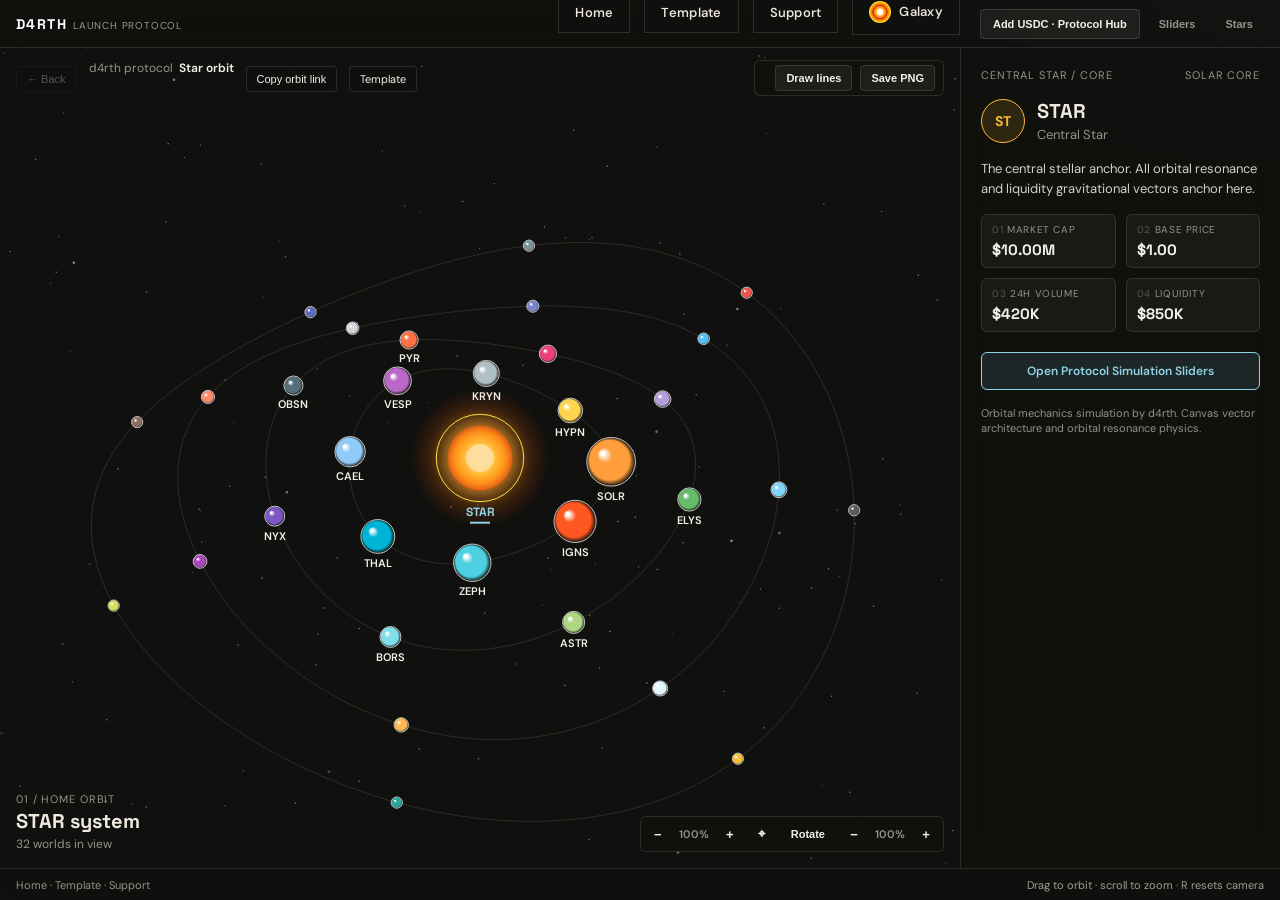
==== commit 01939258: "Strip BTC system, Bulma, and tittyverse; install central Star and procedural planets" ====
--- a/galaxy/index.html
+++ b/galaxy/index.html
@@ -1,436 +1,255 @@
 <!DOCTYPE html>
 <html lang="en">
 <head>
-<meta charset="UTF-8">
+<meta charset="utf-8">
 <meta name="viewport" content="width=device-width, initial-scale=1, viewport-fit=cover">
-<meta name="color-scheme" content="dark">
-<meta name="theme-color" content="#10100e">
-<title>d4rth Launch Protocol · Galaxy</title>
+<title>Galaxy · d4rth launch protocol</title>
 <link rel="preconnect" href="https://fonts.googleapis.com">
 <link rel="preconnect" href="https://fonts.gstatic.com" crossorigin>
-<link rel="stylesheet" href="https://fonts.googleapis.com/css2?family=DM+Sans:ital,opsz,wght@0,9..40,400;0,9..40,500;0,9..40,600;0,9..40,700;1,9..40,400&family=Manrope:wght@500;600;700;800&display=swap">
+<link rel="stylesheet" href="https://fonts.googleapis.com/css2?family=DM+Sans:opsz,wght@9..40,400;9..40,500;9..40,600;9..40,700&family=Space+Grotesk:wght@500;700&display=swap">
+<link rel="stylesheet" href="../theme.css?v=4">
 <style>
   :root {
-    color-scheme: dark;
-    --tv-ink: #10100e;
-    --tv-paper: #eee9dd;
+    --tv-bg: #10100e;
+    --tv-rule: rgba(244, 241, 234, 0.12);
+    --tv-rule-light: rgba(244, 241, 234, 0.22);
+    --tv-paper: #f4f1ea;
+    --tv-ink-dim: #979389;
     --tv-acid: #8fd3e6;
-    --tv-muted: #a19e91;
-    --tv-rule: #eee9dd2b;
-    --tv-faint: #eee9dd0d;
-    --tv-header-h: 76px;
-    --tv-footer-h: 37px;
-    --tv-ease: cubic-bezier(.2,.7,.2,1);
-  }
-  * { box-sizing: border-box; }
-  html, body { margin: 0; background: var(--tv-ink); color: var(--tv-paper); }
-  body { font: 400 14px/1.5 "DM Sans", sans-serif; -webkit-font-smoothing: antialiased; }
-  button, input { font: inherit; color: inherit; border-radius: 0; cursor: pointer; }
-  button:focus-visible, a:focus-visible, input:focus-visible { outline: 2px solid var(--tv-acid); outline-offset: 3px; }
-  a { color: inherit; text-decoration: none; }
-  img, svg, canvas { display: block; }
-  [hidden] { display: none !important; }
-  ::selection { background: var(--tv-acid); color: var(--tv-ink); }
-
-  .tv-experience { min-height: 100svh; background: var(--tv-ink); }
+    --tv-gold: #ffb833;
+    --tv-tether: #26a17b;
+  }
+  html, body {
+    margin: 0; padding: 0; width: 100%; height: 100%;
+    background: var(--tv-bg); color: var(--tv-paper);
+    font-family: 'DM Sans', -apple-system, BlinkMacSystemFont, sans-serif;
+    overflow: hidden; -webkit-tap-highlight-color: transparent;
+  }
+  * { box-sizing: border-box; user-select: none; }
+  .tv-experience { position: relative; width: 100vw; height: 100vh; overflow: hidden; }
+
+  /* Header */
   .tv-header {
-    height: var(--tv-header-h); display: flex; align-items: center; gap: 22px;
-    padding: 0 28px; border-bottom: 1px solid var(--tv-rule); position: relative; z-index: 40;
-    background: var(--tv-ink);
-  }
-  .tv-brand { display: inline-flex; align-items: center; gap: 10px; min-height: 44px; color: var(--tv-paper); }
-  .tv-brand svg { width: 28px; height: 28px; color: var(--tv-acid); flex: none; }
-  .tv-brand b { display: block; font: 800 22px/0.95 Manrope, sans-serif; letter-spacing: -1.2px; }
-  .tv-brand small { display: block; margin-top: 4px; font: 500 7px/1 "DM Sans", sans-serif; letter-spacing: 2px; color: var(--tv-muted); }
-  .tv-primary { height: 100%; display: flex; align-items: stretch; gap: 2px; margin-left: auto; }
-  .tv-primary button {
-    position: relative; display: flex; align-items: center; gap: 8px; min-width: 78px; padding: 0 14px;
-    background: none; border: 0; color: var(--tv-muted); font-size: 13px; font-weight: 500;
-  }
-  .tv-primary button em { font: 9px/1 ui-monospace, monospace; font-style: normal; color: #929485; }
-  .tv-primary button::after {
-    content: ""; position: absolute; bottom: -1px; left: 14px; right: 14px; height: 2px; background: var(--tv-acid);
-    transform: scaleX(0); transform-origin: left; transition: transform .24s var(--tv-ease);
-  }
-  .tv-primary button:hover { color: var(--tv-paper); background: var(--tv-faint); }
-  .tv-experience[data-view=home] #tvHome,
-  .tv-experience[data-view=universe] #tvExplore,
-  .tv-experience[data-panel=catalog] #tvCatalog { color: var(--tv-acid); }
-  .tv-experience[data-view=home] #tvHome::after,
-  .tv-experience[data-view=universe] #tvExplore::after,
-  .tv-experience[data-panel=catalog] #tvCatalog::after { transform: scaleX(1); }
-  .site-nav { display: flex; gap: 6px; flex-wrap: wrap; align-items: center; margin-left: 4px; }
-  .site-nav a {
-    display: inline-flex; align-items: center; height: 32px; padding: 0 12px; border-radius: 999px;
-    border: 1px solid var(--tv-rule); background: rgba(16,16,14,.8); color: var(--tv-paper); transition: border-color .2s, color .2s, background .2s;
-    font-size: 12px; font-weight: 600; letter-spacing: 0.02em;
-  }
-  .site-nav a:hover { border-color: #8fd3e6; color: #8fd3e6; background: rgba(143,211,230,.12); }
-  .site-nav a.here { background: #8fd3e6; border-color: #8fd3e6; color: #0b1a20; }
-  .tv-brand b { letter-spacing: 0.08em; }
-  .tv-header-tools { display: flex; align-items: center; gap: 8px; flex: none; }
-  .tv-search-trigger, .tv-icon-button {
-    display: inline-flex; align-items: center; justify-content: center; gap: 8px;
-    height: 40px; padding: 0 12px; border: 1px solid var(--tv-rule); background: transparent; font-size: 12px;
-  }
-  .tv-icon-button { width: 40px; padding: 0; }
-  .tv-search-trigger svg, .tv-icon-button svg { width: 16px; height: 16px; }
-  .tv-search-trigger kbd { font: 9px/1 ui-monospace, monospace; color: var(--tv-muted); border-left: 1px solid var(--tv-rule); padding-left: 10px; }
-  .tv-search-trigger:hover, .tv-icon-button:hover { background: var(--tv-paper); color: var(--tv-ink); border-color: var(--tv-paper); }
+    position: absolute; top: 0; left: 0; right: 0; height: 48px;
+    z-index: 10; display: flex; align-items: center; justify-content: space-between;
+    padding: 0 16px; border-bottom: 1px solid var(--tv-rule);
+    background: rgba(16, 16, 14, 0.88); backdrop-filter: blur(12px);
+  }
+  .tv-brand { display: flex; align-items: center; text-decoration: none; color: var(--tv-paper); gap: 8px; }
+  .tv-brand span b { font-family: 'Space Grotesk', sans-serif; font-size: 14px; letter-spacing: 0.1em; color: #fff; }
+  .tv-brand span small { font-size: 10px; opacity: 0.6; margin-left: 6px; letter-spacing: 0.08em; text-transform: uppercase; }
+
+  .tv-header-drop { display: flex; align-items: center; gap: 20px; }
+  .site-nav { display: flex; align-items: center; gap: 14px; }
+  .site-nav a { color: var(--tv-ink-dim); text-decoration: none; font-size: 13px; font-weight: 500; transition: color 0.15s; }
+  .site-nav a:hover, .site-nav a.here { color: var(--tv-paper); }
+  .site-nav a.here { font-weight: 700; color: var(--tv-acid); }
+
+  .tv-header-tools { display: flex; align-items: center; gap: 8px; }
   .hub-btn {
-    height: 40px; padding: 0 12px; border: 1px solid var(--tv-acid); background: var(--tv-acid);
-    color: var(--tv-ink); font-size: 12px; font-weight: 700; letter-spacing: -0.2px;
-  }
-  .hub-btn.on { background: transparent; color: var(--tv-acid); }
-  #openProtocol[aria-pressed="true"] { color: var(--tv-acid); border-color: var(--tv-acid); }
-  #btnUsdt { border-color: #a8eb6e; background: #a8eb6e; }
-  #btnUsdt.on { background: transparent; color: #a8eb6e; }
-  #tabUsdt.on { background: #a8eb6e; border-color: #a8eb6e; color: var(--tv-ink); }
-  .hub-btn:hover { background: var(--tv-paper); color: var(--tv-ink); border-color: var(--tv-paper); }
-
-  .tv-home {
-    position: relative; min-height: calc(100svh - var(--tv-header-h));
-    display: grid; align-content: start; overflow: hidden; padding: 42px 4vw 26px;
-  }
-  .tv-home-kicker {
-    display: flex; align-items: center; gap: 13px; max-width: 56%; margin: 0 0 36px;
-    color: var(--tv-muted); font: 500 10px/1.5 "DM Sans", sans-serif; letter-spacing: 1.5px; text-transform: uppercase;
-  }
-  .tv-home-kicker::before { content: ""; width: 25px; height: 1px; background: var(--tv-acid); flex: none; }
-  .tv-home-title {
-    margin: 0 0 28px; font: 800 clamp(92px, 14vw, 220px)/.78 Manrope, sans-serif;
-    letter-spacing: -0.09em; color: var(--tv-paper);
-  }
-  .tv-home-title span { display: block; position: relative; }
-  .tv-home-title i {
-    position: absolute; top: -0.12em; color: var(--tv-acid); font: 500 0.42em/1 "DM Sans", sans-serif;
-    font-style: normal; letter-spacing: 0; transform: rotate(16deg);
-  }
-  .tv-home-copy { position: relative; z-index: 2; max-width: 360px; margin: 0; color: var(--tv-muted); font-size: 13px; line-height: 1.85; }
-  .tv-home-copy strong { color: var(--tv-paper); font-weight: 500; }
-  .tv-home-art { position: absolute; z-index: 1; right: -2vw; top: 46%; width: min(54vw, 820px); aspect-ratio: 1; transform: translateY(-50%); pointer-events: none; }
-  .tv-home-art::before { content: ""; position: absolute; inset: 12% -2%; border: 1px solid #eee9dd38; border-radius: 50%; transform: rotate(-31deg) scaleY(.55); }
-  .tv-home-earth { position: absolute; left: 18%; top: 16%; width: 62%; height: 62%; object-fit: cover; border-radius: 50%; border: 1px solid #eee9dd45; }
-  .tv-home-moon { position: absolute; z-index: 2; left: 6%; top: 58%; width: 18%; height: 18%; object-fit: cover; border-radius: 50%; border: 5px solid var(--tv-ink); }
-  .tv-art-caption { position: absolute; right: 16%; bottom: 14%; font: 9px/1.7 ui-monospace, monospace; letter-spacing: 1px; color: var(--tv-muted); }
-  .tv-launch {
-    position: relative; z-index: 2; display: inline-flex; align-items: center; justify-content: space-between; gap: 28px;
-    min-height: 60px; margin: 28px 0 36px; padding: 0 20px; width: max-content;
-    border: 1px solid var(--tv-acid); background: var(--tv-acid); color: var(--tv-ink); font-size: 12px; font-weight: 700;
-  }
-  .tv-launch svg { width: 22px; height: 22px; }
-  .tv-launch:hover { background: var(--tv-paper); border-color: var(--tv-paper); }
-  .tv-home-meta {
-    display: flex; justify-content: space-between; gap: 16px; border-top: 1px solid var(--tv-rule);
-    padding-top: 16px; color: var(--tv-muted); font-size: 9px; letter-spacing: 1.2px; text-transform: uppercase;
-  }
-  .tv-home-roster { display: flex; gap: 10px; margin-top: 18px; overflow: auto; }
-  .tv-home-roster button { width: 46px; height: 46px; padding: 0; border: 1px solid var(--tv-rule); border-radius: 50%; background: none; flex: none; }
-  .tv-home-roster img { width: 100%; height: 100%; object-fit: cover; border-radius: 50%; }
-
-  .tv-universe {
-    height: calc(100svh - var(--tv-header-h) - var(--tv-footer-h));
-    display: grid; grid-template-columns: minmax(0, 1fr) 300px; grid-template-rows: 51px minmax(0, 1fr); overflow: hidden;
-  }
+    height: 30px; padding: 0 12px; border-radius: 4px; font-size: 11px; font-weight: 600;
+    cursor: pointer; background: rgba(244, 241, 234, 0.06); color: var(--tv-paper);
+    border: 1px solid var(--tv-rule); transition: all 0.2s;
+  }
+  .hub-btn:hover { background: rgba(244, 241, 234, 0.12); border-color: var(--tv-rule-light); }
+  .hub-btn.on { background: rgba(143, 211, 230, 0.18); border-color: var(--tv-acid); color: var(--tv-acid); }
+  #btnUsdt.on { background: rgba(38, 161, 123, 0.2); border-color: var(--tv-tether); color: #4ade80; }
+
+  .tv-icon-button {
+    height: 30px; padding: 0 10px; border-radius: 4px; font-size: 11px; font-weight: 600;
+    cursor: pointer; background: transparent; color: var(--tv-ink-dim);
+    border: 1px solid transparent; transition: all 0.15s;
+  }
+  .tv-icon-button:hover { color: var(--tv-paper); border-color: var(--tv-rule); }
+  .tv-icon-button.on { color: var(--tv-paper); background: rgba(244, 241, 234, 0.08); border-color: var(--tv-rule-light); }
+
+  .menu-toggle { display: none; }
+
+  /* Stage & Chapter */
+  .tv-universe { position: absolute; inset: 48px 0 32px 0; display: flex; }
+  .tv-stage { position: relative; flex: 1; height: 100%; overflow: hidden; cursor: grab; }
+  .tv-stage:active { cursor: grabbing; }
+  canvas { display: block; width: 100%; height: 100%; }
+
   .tv-chapter {
-    grid-column: 1 / -1; display: flex; align-items: center; gap: 16px; padding: 0 22px 0 28px;
-    border-bottom: 1px solid var(--tv-rule); min-width: 0;
-  }
-  .tv-breadcrumb { display: flex; align-items: center; gap: 8px; flex: 1; min-width: 0; color: var(--tv-muted); font-size: 11px; }
-  .tv-breadcrumb b { color: var(--tv-paper); font-weight: 500; }
-  .tv-link-button { border: 0; border-bottom: 1px solid var(--tv-rule); background: none; color: var(--tv-muted); font-size: 10px; padding: 4px 0; }
-  #openStars.on { background: var(--tv-acid); border-color: var(--tv-acid); color: var(--tv-ink); }
-  .tv-link-button:hover, .tv-link-button.on { color: var(--tv-acid); border-color: var(--tv-acid); }
-  .crumb { border: 0; background: none; padding: 4px 0; color: var(--tv-muted); font-size: 11px; display: inline-flex; align-items: center; gap: 6px; }
-  .crumb:hover { color: var(--tv-acid); }
-  .crumb img { width: 18px; height: 18px; border-radius: 50%; object-fit: cover; }
-  .tv-navback { height: 30px; padding: 0 12px; border: 1px solid var(--tv-rule); background: transparent; color: var(--tv-paper); font-size: 11px; font-weight: 650; letter-spacing: .04em; white-space: nowrap; flex: none; }
-  .tv-navback:hover:not(:disabled) { border-color: var(--tv-acid); color: var(--tv-acid); }
-  .tv-navback:disabled { opacity: .35; cursor: default; }
-  .tv-back { position: absolute; right: 18px; top: 52px; z-index: 4; height: 30px; padding: 0 12px; border: 1px solid var(--tv-rule); background: rgba(16,16,14,.8); color: var(--tv-paper); font-size: 11px; }
-  .tv-back:hover { border-color: var(--tv-acid); color: var(--tv-acid); }
-  .tv-socials { display: flex; flex-wrap: wrap; gap: 14px; margin: 0 0 16px; }
-  .tv-socials a { color: var(--tv-muted); font-size: 11px; border-bottom: 1px solid var(--tv-rule); padding-bottom: 2px; }
-  .tv-socials a:hover { color: var(--tv-acid); border-color: var(--tv-acid); }
-  .chg-up { color: #a8eb6e; } .chg-down { color: #ff8f8f; }
-  .tv-stage { position: relative; min-width: 0; min-height: 0; background: var(--tv-ink); }
-  /* Boot veil: for the first moment only BTC is there. The rest of the screen fades in around it. */
-  .tv-header, .tv-chapter, .tv-inspector, .tv-system-caption, .tv-stage-controls, .tv-statusbar { transition: opacity .9s ease; }
-  .tv-experience[data-boot] :is(.tv-header, .tv-chapter, .tv-inspector, .tv-system-caption, .tv-stage-controls, .tv-statusbar, .sheet-handle, .key-toggle) { opacity: 0; animation: bootshow .9s ease 6s forwards; }
-  @keyframes bootshow { to { opacity: 1; } }
-  #canvas { width: 100%; height: 100%; touch-action: none; cursor: grab; }
-  .tv-stage, .tv-stage *, .tv-header, .tv-chapter { -webkit-user-select: none; user-select: none; -webkit-touch-callout: none; -webkit-tap-highlight-color: transparent; }
-  #canvas { outline: none; }
-  #canvas::selection, .tv-stage ::selection { background: transparent; }
-  .tv-system-caption { position: absolute; left: 26px; top: 20px; z-index: 3; pointer-events: none; max-width: calc(100% - 180px); }
-  .tv-system-caption span, .tv-system-caption small { display: block; margin-bottom: 6px; color: var(--tv-muted); font: 10px/1.4 "DM Sans", sans-serif; letter-spacing: 1.2px; text-transform: uppercase; }
-  .star-credit {
-    display: block; margin-top: 14px; color: var(--tv-paper); pointer-events: auto;
-    font: 500 10px/1.3 Manrope, sans-serif; letter-spacing: -0.15px; text-transform: none; text-decoration: none;
-  }
-  .star-credit:hover { color: var(--tv-acid); }
-  .star-credit[hidden] { display: none; }
-  .star-tools { position: absolute; left: 50%; bottom: 54px; transform: translateX(-50%); z-index: 5; display: flex; align-items: center; gap: 8px; max-width: calc(100% - 24px); padding: 6px 8px; border: 1px solid var(--tv-rule); background: rgba(16,16,14,.88); font: 11px/1.3 "DM Sans", sans-serif; color: var(--tv-muted); }
-  .star-tools[hidden] { display: none; }
-  .star-tools span { min-width: 0; }
-  .star-tools button { height: 26px; padding: 0 10px; border: 1px solid var(--tv-rule); background: transparent; color: var(--tv-paper); font-size: 11px; white-space: nowrap; cursor: pointer; }
-  .star-tools button:hover, .star-tools button.on { border-color: #ffd166; color: #ffd166; }
-  .star-tools button[hidden] { display: none; }
-  @media (max-width: 760px) { .star-tools { bottom: 6px; padding: 4px 6px; gap: 6px; } .star-tools span { display: none; } .star-tools[data-drawing] span { display: block; position: absolute; left: 0; right: 0; bottom: 100%; margin-bottom: 4px; padding: 4px 8px; background: rgba(16,16,14,.9); text-align: center; } }
-  .star-credit-note { margin: 14px 0 0; color: var(--tv-paper); font: 500 16px/1.35 Manrope, sans-serif; }
-  .star-credit-note a { color: var(--tv-paper); text-decoration: none; }
-  .star-credit-note a:hover { color: var(--tv-acid); }
-  .tv-system-caption strong { display: block; margin: 0; font: 500 26px/1.15 Manrope, sans-serif; letter-spacing: -0.9px; }
+    position: absolute; top: 12px; left: 16px; z-index: 5;
+    display: flex; align-items: center; gap: 12px; pointer-events: auto;
+  }
+  .tv-navback {
+    height: 26px; padding: 0 10px; border-radius: 4px; background: rgba(16, 16, 14, 0.85);
+    border: 1px solid var(--tv-rule); color: var(--tv-paper); font-size: 11px; cursor: pointer;
+  }
+  .tv-navback:disabled { opacity: 0.3; cursor: default; }
+  .tv-breadcrumb { display: flex; align-items: center; gap: 6px; font-size: 12px; color: var(--tv-ink-dim); }
+  .tv-breadcrumb b { color: var(--tv-paper); font-weight: 600; }
+  .tv-breadcrumb .crumb {
+    background: none; border: none; padding: 0; color: var(--tv-acid); font-size: 12px;
+    cursor: pointer; text-decoration: underline; display: inline-flex; align-items: center; gap: 4px;
+  }
+  .tv-breadcrumb .crumb img { width: 14px; height: 14px; border-radius: 50%; }
+  .tv-link-button {
+    height: 26px; padding: 0 10px; border-radius: 4px; background: rgba(16, 16, 14, 0.85);
+    border: 1px solid var(--tv-rule); color: var(--tv-paper); font-size: 11px; cursor: pointer;
+    text-decoration: none; display: inline-flex; align-items: center;
+  }
+
+  .tv-system-caption {
+    position: absolute; bottom: 16px; left: 16px; z-index: 5; pointer-events: none;
+    display: flex; flex-direction: column; gap: 2px;
+  }
+  .tv-system-caption span { font-size: 11px; letter-spacing: 0.08em; text-transform: uppercase; color: var(--tv-ink-dim); }
+  .tv-system-caption strong { font-size: 20px; font-family: 'Space Grotesk', sans-serif; font-weight: 700; }
+  .tv-system-caption small { font-size: 12px; color: var(--tv-ink-dim); }
+
   .tv-stage-controls {
-    position: absolute; left: 24px; bottom: 18px; z-index: 4; display: flex; gap: 1px; padding: 1px; background: var(--tv-rule); flex-wrap: wrap; max-width: calc(100% - 48px);
-  }
-  .tv-stage-controls button, .tv-stage-controls output {
-    display: inline-flex; align-items: center; justify-content: center; min-width: 36px; height: 36px; padding: 0 10px;
-    border: 0; background: var(--tv-ink); color: var(--tv-paper); font-size: 13px;
-  }
-  .tv-stage-controls output { min-width: 46px; font-size: 9px; color: var(--tv-muted); }
-  .tv-stage-controls button:hover { background: var(--tv-paper); color: var(--tv-ink); }
-  .tv-stage-controls button[aria-pressed=true] { color: var(--tv-acid); }
-  #tvMotion { font-size: 10px; min-width: 72px; }
-  .bond-chip {
-    position: absolute; top: 18px; right: 16px; z-index: 4; max-width: 240px;
-    border: 1px solid var(--tv-acid); background: #10100ee6; color: var(--tv-acid);
-    font-size: 11px; line-height: 1.35; padding: 8px 10px; text-align: left;
-  }
-  .map-key {
-    position: absolute; left: 24px; bottom: 66px; z-index: 4; width: 250px;
-    padding: 10px 12px 12px; background: #10100ee8; border: 1px solid #3a3934;
-    color: #f4f1ea; font: 12px/1.35 "DM Sans", sans-serif; pointer-events: none;
-  }
-  .map-key b { display: block; margin-bottom: 6px; color: #8fd3e6; font-size: 10px; letter-spacing: .14em; text-transform: uppercase; }
-  .map-key div { display: flex; gap: 8px; align-items: center; margin: 4px 0; }
-  .map-key i { width: 22px; height: 0; border-top: 2px solid #b8a0ff; flex: none; }
-  .map-key i.green { border-top-color: #a8eb6e; }
-  .map-key i.spoke { border-top-color: rgba(244,241,234,.75); }
-  .map-key i.ghost { border-top-style: dashed; border-top-color: #f4f1ea; }
-  .map-key p { margin: 8px 0 0; color: #8fd3e6; }
+    position: absolute; bottom: 16px; right: 16px; z-index: 5;
+    display: flex; align-items: center; gap: 4px;
+    background: rgba(16, 16, 14, 0.88); border: 1px solid var(--tv-rule); border-radius: 6px; padding: 3px;
+  }
+  .tv-stage-controls button {
+    width: 28px; height: 28px; background: transparent; border: 1px solid transparent;
+    color: var(--tv-paper); font-size: 13px; font-weight: 600; cursor: pointer; border-radius: 4px;
+    display: flex; align-items: center; justify-content: center;
+  }
+  .tv-stage-controls button:hover { background: rgba(244, 241, 234, 0.08); border-color: var(--tv-rule); }
+  .tv-stage-controls output { font-size: 11px; font-weight: 600; min-width: 36px; text-align: center; color: var(--tv-ink-dim); }
+  #tvMotion { width: auto; padding: 0 10px; font-size: 11px; }
+
+  .star-tools {
+    position: absolute; top: 12px; right: 16px; z-index: 5;
+    display: flex; align-items: center; gap: 8px;
+    background: rgba(16, 16, 14, 0.88); border: 1px solid var(--tv-rule); border-radius: 6px; padding: 4px 8px;
+  }
+  .star-tools button {
+    height: 26px; padding: 0 10px; font-size: 11px; font-weight: 600; cursor: pointer;
+    background: rgba(244, 241, 234, 0.06); border: 1px solid var(--tv-rule); color: var(--tv-paper); border-radius: 4px;
+  }
+  .star-tools button:hover { background: rgba(244, 241, 234, 0.12); }
+  .star-tools button.on { background: rgba(143, 211, 230, 0.2); border-color: var(--tv-acid); color: var(--tv-acid); }
+  #starHint { font-size: 11px; color: var(--tv-ink-dim); margin-right: 4px; }
+
+  /* Inspector Sidebar */
   .tv-inspector {
-    min-width: 0; min-height: 0; overflow: auto; padding: 24px 22px 18px;
-    border-left: 1px solid var(--tv-rule); background: var(--tv-ink);
-    scrollbar-width: thin; scrollbar-color: #777668 var(--tv-ink);
-  }
+    width: 320px; height: 100%; border-left: 1px solid var(--tv-rule);
+    background: rgba(16, 16, 14, 0.94); backdrop-filter: blur(14px);
+    overflow-y: auto; padding: 20px; display: flex; flex-direction: column; gap: 16px;
+    z-index: 6;
+  }
+  .tv-token-role { display: flex; justify-content: space-between; font-size: 11px; text-transform: uppercase; letter-spacing: 0.08em; color: var(--tv-ink-dim); }
+  .tv-token-header { display: flex; align-items: center; gap: 12px; }
+  .tv-token-header .planet-avatar {
+    width: 44px; height: 44px; border-radius: 50%; border: 1px solid rgba(255, 255, 255, 0.8);
+    display: flex; align-items: center; justify-content: center; font-weight: 700; font-size: 14px;
+  }
+  .tv-token-header h2 { margin: 0; font-size: 20px; font-family: 'Space Grotesk', sans-serif; }
+  .tv-token-header p { margin: 2px 0 0; font-size: 13px; color: var(--tv-ink-dim); }
+  .tv-token-description { font-size: 13px; line-height: 1.5; color: rgba(244, 241, 234, 0.85); margin: 0; }
+  .tv-metrics { display: grid; grid-template-columns: 1fr 1fr; gap: 10px; margin: 0; }
+  .tv-metrics div { background: rgba(244, 241, 234, 0.04); border: 1px solid var(--tv-rule); border-radius: 6px; padding: 8px 10px; }
+  .tv-metrics dt { font-size: 10px; text-transform: uppercase; letter-spacing: 0.06em; color: var(--tv-ink-dim); display: flex; gap: 4px; margin-bottom: 4px; }
+  .tv-metrics dt span { opacity: 0.5; }
+  .tv-metrics dd { margin: 0; font-size: 15px; font-weight: 700; color: var(--tv-paper); font-family: 'Space Grotesk', monospace; }
+  .tv-token-actions { margin-top: 4px; }
+  .tv-token-actions a {
+    display: block; text-align: center; padding: 10px; border-radius: 6px;
+    background: rgba(143, 211, 230, 0.12); border: 1px solid var(--tv-acid); color: var(--tv-acid);
+    font-size: 12px; font-weight: 600; text-decoration: none; cursor: pointer; transition: all 0.15s;
+  }
+  .tv-token-actions a:hover { background: rgba(143, 211, 230, 0.22); }
+  .tv-observed { font-size: 11px; color: var(--tv-ink-dim); line-height: 1.4; margin: 0; }
   .tv-details-toggle { display: none; }
-  .tv-token-role { display: flex; justify-content: space-between; gap: 8px; margin: 0 0 22px; color: var(--tv-muted); font: 10px/1.5 "DM Sans", sans-serif; letter-spacing: .8px; text-transform: uppercase; }
-  .tv-token-header { display: flex; align-items: center; gap: 14px; margin: 0 0 18px; }
-  .tv-token-header img { width: 58px; height: 58px; border-radius: 50%; object-fit: cover; border: 1px solid var(--tv-rule); background: var(--tv-faint); flex: none; }
-  .tv-token-header h2 { margin: 0; font: 600 34px/1.05 Manrope, sans-serif; letter-spacing: -1.5px; }
-  .tv-token-header p { margin: 6px 0 0; color: var(--tv-muted); font-size: 11px; }
-  .tv-token-description { margin: 0 0 8px; color: var(--tv-muted); font-size: 13px; line-height: 1.6; }
-  .tv-metrics { margin: 8px 0 18px; }
-  .tv-metrics > div { display: grid; grid-template-columns: 1fr auto; gap: 8px; align-items: baseline; padding: 13px 0; border-top: 1px solid var(--tv-rule); }
-  .tv-metrics > div:last-child { border-bottom: 1px solid var(--tv-rule); }
-  .tv-metrics dt { display: flex; gap: 8px; color: var(--tv-muted); font-size: 11px; font-weight: 400; }
-  .tv-metrics dt span { color: #929485; font: 8px/1.5 ui-monospace, monospace; }
-  .tv-metrics dd { margin: 0; font: 500 20px/1.2 Manrope, sans-serif; letter-spacing: -0.6px; }
-  .tv-token-actions a {
-    display: flex; align-items: center; justify-content: space-between; min-height: 42px; padding: 10px 12px;
-    background: var(--tv-acid); color: var(--tv-ink); border: 1px solid var(--tv-acid); font-size: 11px; font-weight: 700;
-  }
-  .tv-token-actions a:hover { background: var(--tv-paper); }
-  .tv-observed { margin: 14px 0; color: var(--tv-muted); font-size: 10px; line-height: 1.6; }
-  .tv-address { margin-top: 8px; border-top: 1px solid var(--tv-rule); padding-top: 8px; }
-  .tv-address summary { cursor: pointer; color: var(--tv-muted); font-size: 11px; }
-  .tv-address code { display: block; margin-top: 8px; font-size: 11px; word-break: break-all; color: var(--tv-paper); }
-  .star-key { margin: 8px 0 16px; }
-  .star-key div { display: flex; gap: 8px; align-items: center; font-size: 12px; margin: 5px 0; color: var(--tv-paper); }
-  .star-key i { width: 16px; height: 2px; display: inline-block; }
-
+
+  /* Sliders & Catalog Panels */
+  .tv-panel {
+    position: absolute; top: 48px; right: 0; bottom: 32px; width: 420px;
+    background: rgba(16, 16, 14, 0.96); backdrop-filter: blur(18px);
+    border-left: 1px solid var(--tv-rule); z-index: 20; display: flex; flex-direction: column;
+    box-shadow: -10px 0 30px rgba(0,0,0,0.5);
+  }
+  .tv-panel[hidden] { display: none; }
+  .tv-panel h2 { margin: 0; font-size: 16px; font-family: 'Space Grotesk', sans-serif; padding: 16px 20px; border-bottom: 1px solid var(--tv-rule); display: flex; justify-content: space-between; align-items: center; }
+  #tvPanelClose { position: absolute; top: 12px; right: 12px; }
+  .tv-panel-body { flex: 1; overflow-y: auto; padding: 20px; display: flex; flex-direction: column; gap: 16px; }
+  .proto-lead { font-size: 12px; line-height: 1.5; color: var(--tv-ink-dim); margin: 0; }
+  .proto-lead b { color: var(--tv-paper); }
+  .hubtoggles { display: flex; gap: 8px; }
+  .hubtoggles .hub-btn { flex: 1; height: 34px; font-size: 12px; }
+  .sl { display: flex; justify-content: space-between; font-size: 12px; font-weight: 600; margin-top: 10px; }
+  .sl b { color: var(--tv-acid); }
+  input[type=range] { width: 100%; accent-color: var(--tv-acid); margin: 6px 0; cursor: pointer; }
+  .ends { display: flex; justify-content: space-between; font-size: 10px; color: var(--tv-ink-dim); }
+  .hubtabs { display: flex; gap: 6px; margin-top: 14px; border-bottom: 1px solid var(--tv-rule); padding-bottom: 8px; }
+  .hubtabs button { background: none; border: none; color: var(--tv-ink-dim); font-size: 11px; font-weight: 600; cursor: pointer; padding: 4px 8px; border-radius: 4px; }
+  .hubtabs button.on { color: var(--tv-paper); background: rgba(244, 241, 234, 0.1); }
+  .bondline { white-space: pre-line; font-size: 12px; line-height: 1.5; color: var(--tv-acid); background: rgba(143, 211, 230, 0.06); padding: 10px; border-radius: 6px; border: 1px solid rgba(143, 211, 230, 0.2); }
+  .ceil { font-size: 11px; line-height: 1.4; background: rgba(244, 241, 234, 0.03); padding: 12px; border-radius: 6px; border: 1px solid var(--tv-rule); }
+  .ceil h4 { margin: 0 0 8px; font-size: 12px; color: var(--tv-paper); }
+  .ceil table { width: 100%; border-collapse: collapse; font-size: 11px; margin-bottom: 8px; }
+  .ceil th, .ceil td { text-align: left; padding: 4px 6px; border-bottom: 1px solid rgba(244,241,234,0.06); }
+  .ceil tr.on { color: var(--tv-acid); font-weight: 600; }
+  .ceil tr.no { opacity: 0.45; }
+  .ceil small { display: block; font-size: 10px; color: var(--tv-ink-dim); line-height: 1.35; }
+  .weightline { font-size: 11px; color: var(--tv-ink-dim); line-height: 1.4; margin: 0; }
+  .opt { display: flex; justify-content: space-between; align-items: center; padding: 10px 12px; border: 1px solid var(--tv-rule); border-radius: 6px; cursor: pointer; }
+  .opt strong { font-size: 12px; display: block; }
+  .opt small { font-size: 10px; color: var(--tv-ink-dim); }
+
+  /* Directory / Search */
+  .tv-search-field { display: flex; align-items: center; gap: 8px; background: rgba(244, 241, 234, 0.05); border: 1px solid var(--tv-rule); border-radius: 6px; padding: 8px 12px; }
+  .tv-search-field svg { width: 16px; height: 16px; color: var(--tv-ink-dim); }
+  .tv-search-field input { background: none; border: none; color: var(--tv-paper); font-size: 13px; width: 100%; outline: none; }
+  #tvDirectory { display: flex; flex-direction: column; gap: 4px; margin-top: 10px; }
+  .tv-directory-row {
+    display: flex; align-items: center; gap: 10px; padding: 8px 10px; border-radius: 6px;
+    background: transparent; border: 1px solid transparent; color: var(--tv-paper); text-align: left; cursor: pointer; width: 100%;
+  }
+  .tv-directory-row:hover { background: rgba(244, 241, 234, 0.05); border-color: var(--tv-rule); }
+  .tv-row-index { font-size: 10px; color: var(--tv-ink-dim); font-family: monospace; }
+  .tv-row-dot { width: 14px; height: 14px; border-radius: 50%; }
+  .tv-row-name { flex: 1; display: flex; flex-direction: column; }
+  .tv-row-name strong { font-size: 13px; }
+  .tv-row-name small { font-size: 11px; color: var(--tv-ink-dim); }
+  .tv-row-mc { font-size: 12px; font-family: monospace; font-weight: 600; color: var(--tv-acid); }
+
+  /* Status Bar */
   .tv-statusbar {
-    height: var(--tv-footer-h); display: flex; align-items: center; justify-content: space-between; gap: 16px;
-    padding: 0 26px; border-top: 1px solid var(--tv-rule); color: var(--tv-muted); font-size: 9px; letter-spacing: .3px;
-  }
-  .tv-statusbar a { color: #c8c4b6; }
-  .tv-hints { color: #929485; letter-spacing: .6px; text-transform: uppercase; font-size: 8px; flex: none; }
-
-  .tv-header-drop { display: contents; }
-  .menu-toggle, .sheet-handle, .sheet-grab, .key-toggle { display: none; }
-  .tv-scrim { position: fixed; inset: 0; z-index: 50; border: 0; background: #10100eaa; }
-  .tv-panel {
-    position: fixed; top: calc(var(--tv-header-h) + 10px); right: 12px; bottom: 12px; z-index: 55;
-    width: min(450px, calc(100vw - 24px)); display: flex; flex-direction: column;
-    background: var(--tv-ink); border: 1px solid var(--tv-paper); box-shadow: -16px 16px 0 #10100eaa;
-    transform: translateX(18px); opacity: 0; pointer-events: none; transition: transform .32s var(--tv-ease), opacity .2s;
-  }
-  .tv-experience:not([data-panel=none]) .tv-panel { transform: none; opacity: 1; pointer-events: auto; }
-  #tvPanelTitle { position: absolute; left: 24px; top: 20px; right: 70px; margin: 0; font: 500 26px/1.2 Manrope, sans-serif; letter-spacing: -0.8px; }
-  #tvPanelClose { position: absolute; right: 16px; top: 16px; }
-  .tv-panel-body { margin-top: 72px; min-height: 0; overflow: auto; padding: 0 22px 28px; -webkit-overflow-scrolling: touch; }
-  .tv-search-field { display: flex; align-items: center; gap: 8px; border-bottom: 1px solid var(--tv-rule); margin-bottom: 8px; }
-  .tv-search-field svg { width: 16px; height: 16px; flex: none; color: var(--tv-muted); }
-  .tv-search-field input { flex: 1; height: 44px; border: 0; background: transparent; color: var(--tv-paper); outline: none; }
-  .tv-directory-row {
-    display: flex; align-items: center; gap: 10px; width: 100%; min-height: 64px; padding: 8px 0;
-    border: 0; border-bottom: 1px solid var(--tv-rule); background: none; text-align: left;
-  }
-  .tv-directory-row:hover { color: var(--tv-acid); }
-  .tv-row-index { width: 22px; color: #74766a; font: 9px/1 ui-monospace, monospace; flex: none; }
-  .tv-directory-row img { width: 34px; height: 34px; border-radius: 50%; object-fit: cover; flex: none; }
-  .tv-row-name { flex: 1; min-width: 0; }
-  .tv-row-name strong { display: block; font: 500 15px/1.3 Manrope, sans-serif; letter-spacing: -0.3px; }
-  .tv-row-name small { display: block; color: var(--tv-muted); font-size: 10px; white-space: nowrap; overflow: hidden; text-overflow: ellipsis; }
-  .tv-row-metric { flex: none; font-size: 12px; }
-  .proto-lead { margin: 0 0 14px; color: var(--tv-muted); font-size: 13px; line-height: 1.55; }
-  .orbs-h b { color: var(--tv-muted); font-weight: 500; text-transform: none; letter-spacing: 0; }
-  .orb { margin: 0 0 12px; padding: 8px 10px 4px; border: 1px solid var(--tv-rule); }
-  .orb .nm { display: flex; justify-content: space-between; font-size: 12px; }
-  .orb .nm span { color: var(--tv-muted); font-size: 10px; }
-  .tokdet { margin: 14px 0 0; }
-  .tokdet > summary { cursor: pointer; padding: 10px 0; font-size: 11px; font-weight: 700; letter-spacing: .1em; text-transform: uppercase; color: var(--tv-acid); }
-  .tokdet[open] > summary { margin-bottom: 8px; }
-  .hubtoggles { display: flex; gap: 6px; margin: 0 0 6px; }
-  .hubtoggles button { flex: 1; height: 36px; font-size: 12px; font-weight: 650; }
-  #pUsdt { border-color: #a8eb6e; background: #a8eb6e; }
-  #pUsdt.on { background: transparent; color: #a8eb6e; }
-  .hubtabs { display: flex; gap: 6px; margin: 8px 0 4px; }
-  .hubtabs button { flex: 1; height: 36px; border: 1px solid var(--tv-rule); background: transparent; font-size: 12px; font-weight: 650; }
-  .hubtabs button.on { background: var(--tv-acid); color: var(--tv-ink); border-color: var(--tv-acid); }
-  .sl { display: flex; justify-content: space-between; margin: 12px 0 2px; font-size: 10px; letter-spacing: .08em; text-transform: uppercase; color: var(--tv-muted); }
-  .sl b { color: var(--tv-paper); letter-spacing: 0; text-transform: none; font-size: 12px; }
-  .sl.pair b { color: var(--tv-acid); }
-  .ends { display: flex; justify-content: space-between; font-size: 9px; letter-spacing: .08em; text-transform: uppercase; color: #6f6b62; }
-  .bondline { margin: 10px 0; color: var(--tv-acid); font-size: 12px; line-height: 1.45; }
-  .proto-extra { padding: 8px 10px; border-left: 2px solid #a8eb6e; background: rgba(168,235,110,.07); }
-  .proto-extra b { color: #a8eb6e; }
-  .bondline { white-space: pre-line; }
-  .ceil { margin: 0 0 14px; padding: 10px 12px; border: 1px solid var(--tv-rule); font-size: 11px; line-height: 1.5; color: var(--tv-muted); }
-  .ceil h4 { margin: 0 0 6px; font-size: 10px; letter-spacing: .12em; text-transform: uppercase; color: var(--tv-acid); }
-  .ceil table { width: 100%; border-collapse: collapse; }
-  .ceil th { text-align: left; font-weight: 600; font-size: 9px; letter-spacing: .08em; text-transform: uppercase; color: #6f6b62; padding: 2px 0; }
-  .ceil td { padding: 3px 0; border-top: 1px solid var(--tv-rule); color: var(--tv-paper); }
-  .ceil td:nth-child(n+2), .ceil th:nth-child(n+2) { text-align: right; }
-  .ceil tr.on td { color: var(--tv-acid); font-weight: 700; }
-  .ceil tr.no td { color: #6f6b62; }
-  .ceil small { display: block; margin-top: 6px; color: #6f6b62; font-size: 10px; }
-  .weightline { margin: 0 0 16px; color: var(--tv-muted); font-size: 12px; line-height: 1.45; }
-  .row { display: grid; grid-template-columns: 32px 1fr; gap: 8px; margin: 0 0 14px; }
-  .row img { width: 32px; height: 32px; border-radius: 50%; object-fit: cover; }
-  .row .nm { display: flex; justify-content: space-between; font-size: 12px; }
-  .row .delta.on { color: var(--tv-acid); }
-  input[type=range] { -webkit-appearance: none; appearance: none; width: 100%; height: 28px; background: transparent; margin: 0; touch-action: pan-y; }
-  input[type=range]::-webkit-slider-runnable-track { height: 1px; background: rgba(238,233,221,.45); }
-  input[type=range]::-webkit-slider-thumb { -webkit-appearance: none; width: 14px; height: 14px; margin-top: -6px; border-radius: 50%; background: var(--tv-paper); }
-  .opt { display: flex; justify-content: space-between; gap: 16px; align-items: center; padding: 14px 0; border-bottom: 1px solid var(--tv-rule); }
-  .opt strong { display: block; font-weight: 560; }
-  .opt small { display: block; color: var(--tv-muted); font-size: 12px; margin-top: 3px; }
-  .opt input { width: 18px; height: 18px; accent-color: var(--tv-acid); }
-
-  @media (min-width: 1600px) {
-    .tv-universe { grid-template-columns: minmax(0, 1fr) 345px; }
-    .tv-inspector { padding: 32px 28px; }
-  }
-  @media (max-width: 1100px) {
-    .tv-header { padding: 0 16px; gap: 10px; }
-    .tv-universe { grid-template-columns: minmax(0, 1fr) 260px; }
-    .tv-primary button { min-width: 0; padding: 0 10px; }
-    .tv-home-title { font-size: clamp(72px, 12vw, 160px); }
-  }
-  @media (max-width: 760px) {
-    :root { --tv-header-h: 46px; --tv-footer-h: 0px; --tv-sheet-h: 44px; }
-    /* Header: a slim bar with a pull-down menu */
-    .tv-header { height: 46px; flex-wrap: nowrap; align-items: center; padding: 0 14px; position: relative; z-index: 61; touch-action: none; }
-    .tv-brand { min-height: 36px; margin-right: auto; }
-    .menu-toggle { display: inline-flex; align-items: center; gap: 8px; height: 34px; padding: 0 12px; border: 1px solid var(--tv-rule); background: transparent; color: var(--tv-paper); font-size: 12px; font-weight: 700; letter-spacing: .06em; text-transform: uppercase; }
-    .menu-toggle i { width: 7px; height: 7px; border-right: 2px solid currentColor; border-bottom: 2px solid currentColor; transform: translateY(-2px) rotate(45deg); transition: transform .3s var(--tv-ease); }
-    .tv-experience[data-menu=open] .menu-toggle i { transform: translateY(2px) rotate(-135deg); }
-    .tv-experience[data-menu=open] .menu-toggle { border-color: var(--tv-acid); color: var(--tv-acid); }
-    .tv-header-drop {
-      display: flex; flex-wrap: wrap; gap: 8px; position: fixed; left: 0; right: 0; top: 46px; z-index: 60;
-      padding: 12px 14px 16px; background: var(--tv-ink); border-bottom: 1px solid var(--tv-rule); box-shadow: 0 22px 44px #000d;
-      transform: translateY(-115%); visibility: hidden; transition: transform .32s var(--tv-ease), visibility 0s linear .32s;
-      max-height: calc(100svh - 46px - var(--tv-sheet-h)); overflow: auto; touch-action: pan-y;
-    }
-    .tv-experience[data-menu=open] .tv-header-drop { transform: none; visibility: visible; transition: transform .32s var(--tv-ease), visibility 0s; }
-    .tv-header-tools { display: contents; }
-    .site-nav { order: 1; flex: 1 0 100%; margin: 0; flex-wrap: wrap; gap: 6px; }
-    .site-nav a { flex: none; }
-    #btn, #btnUsdt { order: 2; flex: 1 1 0; min-width: 0; height: 44px; white-space: normal; line-height: 1.15; text-align: center; padding: 0 6px; font-size: 11px; }
-    #openStars { order: 3; height: 44px; flex: 0 0 auto; }
-    #openProtocol { display: none; }                        /* sliders come up from the bottom handle instead */
-    .tv-brand b { font-size: 16px; }
-    .site-nav a { height: 28px; padding: 0 8px; font-size: 11px; }
-    .tv-brand small { display: none; }
-    .tv-primary button .lbl { display: none; }
-    .tv-search-trigger span, .tv-search-trigger kbd { display: none; }
-    .tv-search-trigger { width: 36px; padding: 0; }
-    .hub-btn { padding: 0 8px; font-size: 10px; }
-    .tv-home { padding: 24px 18px 18px; }
-    .tv-home-kicker { max-width: 100%; font-size: 8px; }
-    .tv-home-title { font-size: clamp(78px, 22vw, 140px); }
-    .tv-home-art { right: -18%; top: 42%; width: 92%; opacity: .95; }
-    .tv-art-caption { display: none; }
-    .tv-home-copy { max-width: 240px; font-size: 12px; }
-    .tv-universe { grid-template-columns: 1fr; grid-template-rows: 42px minmax(220px, 1fr) auto; height: calc(100svh - var(--tv-header-h) - var(--tv-footer-h) - var(--tv-sheet-h)); }
-    .tv-statusbar { display: none; }
-    .tv-inspector { grid-column: 1; border-left: 0; border-top: 1px solid var(--tv-rule); max-height: 54px; overflow: hidden; padding: 8px 14px; }
-    .tv-experience[data-details=open] .tv-inspector { max-height: 42vh; overflow: auto; }
-    .tv-details-toggle {
-      display: flex; width: 100%; justify-content: space-between; align-items: center;
-      height: 36px; margin: 0 0 10px; border: 0; background: none; color: var(--tv-muted);
-      font-size: 11px; letter-spacing: .08em; text-transform: uppercase;
-    }
-    .tv-system-caption strong { font-size: 20px; }
-    .tv-chapter { gap: 8px; padding: 0 14px; overflow: hidden; }
-    .tv-chapter .tv-link-button:not(#copyOrbit) { display: none; }
-    .tv-breadcrumb { white-space: nowrap; overflow: hidden; text-overflow: ellipsis; display: block; }
-    .tv-breadcrumb span, .tv-breadcrumb b { display: inline; }
-    .tv-breadcrumb b { margin-left: 6px; }
-    #copyOrbit { white-space: nowrap; }
-    .tv-stage-controls { bottom: 10px; left: 50%; right: auto; transform: translateX(-50%); max-width: calc(100% - 16px); flex-wrap: nowrap; }
-    .tv-stage-controls button, .tv-stage-controls output { min-width: 30px; height: 34px; padding: 0 7px; font-size: 12px; }
-    .tv-stage-controls output { min-width: 38px; font-size: 10px; }
-    .tv-system-caption { left: 14px; top: 14px; }
-    .bond-chip { top: 8px; right: 8px; font-size: 10px; max-width: 46vw; }
-    .tv-hints { display: none; }
-    .tv-panel { top: 8px; right: 8px; left: 8px; bottom: 8px; width: auto; }
-    /* Sliders: a pull-up sheet. The handle sits at the bottom; the galaxy stays visible and live above it */
-    .sheet-handle { display: flex; align-items: center; justify-content: center; position: fixed; left: 0; right: 0; bottom: 0; height: var(--tv-sheet-h); z-index: 54; border: 0; border-top: 1px solid var(--tv-rule); background: var(--tv-ink); color: var(--tv-paper); font-size: 12px; font-weight: 700; letter-spacing: .1em; text-transform: uppercase; touch-action: none; }
-    .sheet-handle i, .sheet-grab i { position: absolute; width: 38px; height: 4px; border-radius: 2px; background: rgba(244,241,234,.38); }
-    .sheet-handle i { left: 50%; top: 7px; margin-left: -19px; }
-    .tv-experience:not([data-panel=none]) .sheet-handle { visibility: hidden; }
-    .tv-panel[data-kind=protocol] { top: auto; left: 0; right: 0; bottom: 0; width: auto; height: 40svh; border-width: 1px 0 0; box-shadow: 0 -16px 40px #000c; transform: translateY(100%); opacity: 1; pointer-events: none; }
-    .tv-experience[data-panel=protocol] .tv-panel[data-kind=protocol] { transform: none; pointer-events: auto; }
-    .tv-panel[data-kind=protocol] .sheet-grab { display: block; position: absolute; top: 0; left: 0; right: 0; height: 34px; touch-action: none; z-index: 2; }
-    .sheet-grab i { left: 50%; top: 9px; margin-left: -19px; }
-    .tv-panel[data-kind=protocol] #tvPanelTitle { top: 24px; left: 16px; font-size: 18px; letter-spacing: -.3px; }
-    .tv-panel[data-kind=protocol] #tvPanelClose { top: 18px; right: 8px; }
-    .tv-panel[data-kind=protocol] .tv-panel-body { margin-top: 64px; padding: 0 16px 24px; }
-    .tv-experience[data-panel=protocol] .tv-stage-controls { display: none; }
-    /* Key: a small button that opens a popup */
-    .key-toggle { display: inline-flex; align-items: center; position: absolute; right: 8px; top: 46px; z-index: 6; height: 28px; padding: 0 12px; border: 1px solid var(--tv-rule); background: rgba(16,16,14,.88); color: var(--tv-paper); font-size: 11px; font-weight: 700; letter-spacing: .08em; text-transform: uppercase; }
-    .tv-experience[data-key=open] .key-toggle { border-color: var(--tv-acid); color: var(--tv-acid); }
-    .map-key { display: none !important; }
-    .tv-experience[data-key=open] .map-key { display: block !important; position: absolute; left: 10px; right: 10px; top: 82px; bottom: auto; max-width: none; z-index: 7; background: rgba(16,16,14,.97); }
+    position: absolute; bottom: 0; left: 0; right: 0; height: 32px;
+    border-top: 1px solid var(--tv-rule); background: rgba(16, 16, 14, 0.92);
+    display: flex; align-items: center; justify-content: space-between; padding: 0 16px;
+    font-size: 11px; color: var(--tv-ink-dim); z-index: 10;
+  }
+  .tv-statusbar a { color: var(--tv-ink-dim); text-decoration: none; }
+  .tv-statusbar a:hover { color: var(--tv-paper); }
+
+  .tv-back { position: absolute; top: 12px; left: 50%; transform: translateX(-50%); z-index: 6; padding: 6px 14px; font-size: 11px; font-weight: 600; border-radius: 20px; background: rgba(143, 211, 230, 0.15); border: 1px solid var(--tv-acid); color: var(--tv-acid); cursor: pointer; }
+  .bond-chip { position: absolute; bottom: 20px; left: 50%; transform: translateX(-50%); z-index: 6; padding: 6px 14px; font-size: 11px; font-weight: 700; border-radius: 20px; background: rgba(143, 211, 230, 0.2); border: 1px solid var(--tv-acid); color: var(--tv-acid); cursor: pointer; }
+  .key-toggle, .sheet-handle, .sheet-grab, .tv-scrim { display: none; }
+
+  @media (max-width: 900px) {
+    .tv-inspector { display: none; }
+    .tv-panel { width: 100%; top: auto; bottom: 32px; height: 75vh; }
   }
 </style>
 </head>
 <body>
 <script>
-// Arrived by clicking the Galaxy tab: the BTC sticker is already in the air at 3x size, and
-// shrinks gently onto the BTC disc while the page loads in (see placeSticker).
+// Arrived by clicking the Galaxy tab: the Star emblem is in the air at 3x size, and
+// shrinks onto the central Star disc while the page loads in.
 try {
   var d4s = JSON.parse(sessionStorage.getItem('d4sticker') || 'null');
   sessionStorage.removeItem('d4sticker');
   if (d4s && Date.now() - d4s.t < 8000) {
-    // wrapper = the moving sticker (transform only, so it runs on the GPU even while the page is busy);
-    // its shadow fades on its own layer.
     var d4w = document.createElement('div');
     d4w.id = 'stickerFly';
     d4w.style.cssText = 'position:fixed;z-index:9999;border-radius:50%;pointer-events:none;left:' + (d4s.x - d4s.size / 2) + 'px;top:' + (d4s.y - d4s.size / 2) + 'px;width:' + d4s.size + 'px;height:' + d4s.size + 'px;will-change:transform';
     var d4sh = document.createElement('div');
     d4sh.style.cssText = 'position:absolute;inset:0;border-radius:50%;box-shadow:0 26px 54px rgba(0,0,0,.55);will-change:opacity';
     var d4i = document.createElement('img');
-    d4i.alt = ''; d4i.src = 'art/btc.webp';
-    d4i.style.cssText = 'position:absolute;inset:0;width:100%;height:100%;border-radius:50%;object-fit:cover;border:1px solid rgba(255,255,255,.9);box-sizing:border-box';
+    d4i.alt = ''; d4i.src = 'art/star.svg';
+    d4i.style.cssText = 'position:absolute;inset:0;width:100%;height:100%;border-radius:50%;object-fit:cover;border:1px solid rgba(255,235,59,.9);box-sizing:border-box;background:#ff9800;';
     d4w.appendChild(d4sh); d4w.appendChild(d4i);
     document.body.appendChild(d4w);
     window.__stickerHold = true;
-    // It lands here at 3x and starts shrinking straight away, slowly, while the galaxy loads in around it.
-    // The main script re-aims the end of this move at the exact BTC disc as soon as it knows where that is.
     var d4t = { duration: 2300, easing: 'cubic-bezier(.4,0,.2,1)', fill: 'forwards' };
     window.__stickerAnim = d4w.animate([
       { transform: 'translate(0px,0px) scale(1)' },
@@ -440,61 +259,52 @@
   }
 } catch (e) {}
 </script>
-<div class="tv-experience" id="app" data-view="universe" data-panel="none" data-details="closed" data-menu="closed" data-key="closed" data-boot="1">
+
+<div class="tv-experience" id="app" data-view="universe" data-panel="none" data-details="closed" data-menu="closed" data-boot="1">
   <header class="tv-header">
     <a class="tv-brand" href="https://d4rthban3.github.io/d4rth-launch-protocol/">
       <span><b>D4RTH</b><small>LAUNCH PROTOCOL</small></span>
     </a>
-    <button type="button" id="menuToggle" class="menu-toggle" aria-expanded="false" aria-controls="headerDrop"><span>Menu</span><i></i></button>
     <div class="tv-header-drop" id="headerDrop">
-    <nav class="site-nav" aria-label="Site">
-      <a href="https://d4rthban3.github.io/d4rth-launch-protocol/">Home</a>
-      <a href="https://d4rthban3.github.io/d4rth-launch-protocol/LAUNCH-ANY-COIN-TEMPLATE.html">Template</a>
-      <a href="https://d4rthban3.github.io/d4rth-launch-protocol/BULMA-USBD-READY-TO-LAUNCH/README.html">Bulma</a>
-      <a href="https://d4rthban3.github.io/d4rth-launch-protocol/ANNOUNCEMENT-POSTS.html">Support</a>
-      <a class="here" href="https://d4rthban3.github.io/d4rth-launch-protocol/galaxy/">Galaxy</a>
-    </nav>
-    <div class="tv-header-tools">
-      <button type="button" id="btn" class="hub-btn" aria-pressed="false" title="USDC pairs with Bulma, the example coin">Add USDC · Bulma (example)</button>
-      <button type="button" id="btnUsdt" class="hub-btn" aria-pressed="false">Add USDT boost</button>
-      <button type="button" id="openProtocol" class="tv-icon-button" aria-label="Protocol sliders" style="width:auto;padding:0 10px;font-size:11px;font-weight:700">Sliders</button>
-      <button type="button" id="openStars" class="tv-icon-button" aria-label="Constellations" style="width:auto;padding:0 10px;font-size:11px">Stars</button>
-    </div>
+      <nav class="site-nav" aria-label="Site">
+        <a href="https://d4rthban3.github.io/d4rth-launch-protocol/">Home</a>
+        <a href="https://d4rthban3.github.io/d4rth-launch-protocol/LAUNCH-ANY-COIN-TEMPLATE.html">Template</a>
+        <a href="https://d4rthban3.github.io/d4rth-launch-protocol/ANNOUNCEMENT-POSTS.html">Support</a>
+        <a class="here" href="https://d4rthban3.github.io/d4rth-launch-protocol/galaxy/">Galaxy</a>
+      </nav>
+      <div class="tv-header-tools">
+        <button type="button" id="btn" class="hub-btn" aria-pressed="false" title="USDC protocol liquidity pool">Add USDC · Protocol Hub</button>
+        <button type="button" id="btnUsdt" class="hub-btn" aria-pressed="false">Add USDT boost</button>
+        <button type="button" id="openProtocol" class="tv-icon-button" aria-label="Protocol sliders">Sliders</button>
+        <button type="button" id="openStars" class="tv-icon-button" aria-label="Constellations">Stars</button>
+      </div>
     </div>
   </header>
 
   <section id="tvUniverse" class="tv-universe">
     <div class="tv-chapter">
       <button type="button" class="tv-navback" id="navBack" disabled aria-label="Back one step">← Back</button>
-      <nav class="tv-breadcrumb" id="crumbs" aria-label="System path"><span>d4rth protocol</span><b>BTC orbit</b></nav>
+      <nav class="tv-breadcrumb" id="crumbs" aria-label="System path"><span>d4rth protocol</span><b>Star orbit</b></nav>
       <button type="button" class="tv-link-button" id="copyOrbit">Copy orbit link</button>
       <a class="tv-link-button" href="https://d4rthban3.github.io/d4rth-launch-protocol/LAUNCH-ANY-COIN-TEMPLATE.html">Template</a>
-      <a class="tv-link-button" href="https://d4rthban3.github.io/d4rth-launch-protocol/BULMA-USBD-READY-TO-LAUNCH/README.html">Bulma Dollar</a>
     </div>
+
     <div class="tv-stage">
       <canvas id="canvas"></canvas>
       <button type="button" class="tv-back" id="backHome" hidden>← Main galaxy</button>
       <div class="tv-system-caption">
         <span id="kicker">01 / Home orbit</span>
-        <strong id="title">BTC system</strong>
+        <strong id="title">Star system</strong>
         <small id="orbitCount"></small>
-        <a id="starCredit" class="star-credit" href="https://x.com/BTCWScoin" target="_blank" rel="noopener" hidden>Concept by @BTCWScoin</a>
       </div>
       <div id="starTools" class="star-tools" hidden>
         <span id="starHint"></span>
         <button type="button" id="starDraw">Draw lines</button>
-        <button type="button" id="starClear" hidden>Clear my lines</button>
-        <button type="button" id="starReset" hidden>Reset layout</button>
+        <button type="button" id="starClear" hidden>Clear lines</button>
+        <button type="button" id="starReset" hidden>Reset</button>
         <button type="button" id="starPng">Save PNG</button>
       </div>
       <button type="button" id="bondChip" class="bond-chip" hidden></button>
-      <button type="button" id="keyToggle" class="key-toggle" aria-expanded="false" aria-controls="mapKey">Key</button>
-      <aside id="mapKey" class="map-key" hidden>
-        <b>Key</b>
-        <div><i class="green"></i> Green light and Tether badge: the USDT boost</div>
-        <div><i class="ghost"></i> Where that coin sat before the pull</div>
-        <p>Closer to BTC = stronger liquidity pool.</p>
-      </aside>
       <div class="tv-stage-controls">
         <button type="button" id="zOut" aria-label="Zoom out">−</button>
         <output id="zPct">100%</output>
@@ -506,81 +316,145 @@
         <button type="button" id="rIn" aria-label="Rotate faster">+</button>
       </div>
     </div>
-    <aside class="tv-inspector" id="inspector" aria-label="Selected token"></aside>
+
+    <aside class="tv-inspector" id="inspector" aria-label="Selected planet"></aside>
   </section>
 
   <footer class="tv-statusbar" id="tvStatus">
-    <span id="tvFreshness"><a href="https://d4rthban3.github.io/d4rth-launch-protocol/">Home</a> · <a href="https://d4rthban3.github.io/d4rth-launch-protocol/LAUNCH-ANY-COIN-TEMPLATE.html">Template</a> · <a href="https://d4rthban3.github.io/d4rth-launch-protocol/BULMA-USBD-READY-TO-LAUNCH/README.html">Bulma</a> · <a href="https://d4rthban3.github.io/d4rth-launch-protocol/ANNOUNCEMENT-POSTS.html">Support</a></span>
-    <span class="tv-hints">Drag to orbit · scroll to zoom · R resets</span>
+    <span id="tvFreshness"><a href="https://d4rthban3.github.io/d4rth-launch-protocol/">Home</a> · <a href="https://d4rthban3.github.io/d4rth-launch-protocol/LAUNCH-ANY-COIN-TEMPLATE.html">Template</a> · <a href="https://d4rthban3.github.io/d4rth-launch-protocol/ANNOUNCEMENT-POSTS.html">Support</a></span>
+    <span class="tv-hints">Drag to orbit · scroll to zoom · R resets camera</span>
   </footer>
 
   <button type="button" id="tvScrim" class="tv-scrim" hidden aria-label="Close panel"></button>
-  <button type="button" id="sheetHandle" class="sheet-handle" aria-label="Pull up the sliders"><i></i><span>Sliders</span></button>
-  <section id="tvPanel" class="tv-panel" role="dialog" aria-modal="true" aria-labelledby="tvPanelTitle">
-    <div class="sheet-grab" id="sheetGrab" aria-hidden="true"><i></i></div>
+  <section id="tvPanel" class="tv-panel" hidden role="dialog" aria-modal="true" aria-labelledby="tvPanelTitle">
     <h2 id="tvPanelTitle">The collection</h2>
-    <button type="button" id="tvPanelClose" class="tv-icon-button" aria-label="Close panel"><svg viewBox="0 0 24 24" fill="none" aria-hidden="true"><path d="m6 6 12 12M6 18 18 6" stroke="currentColor" stroke-width="1.5"/></svg></button>
+    <button type="button" id="tvPanelClose" class="tv-icon-button" aria-label="Close panel"><svg viewBox="0 0 24 24" fill="none" width="18" height="18"><path d="m6 6 12 12M6 18 18 6" stroke="currentColor" stroke-width="1.5"/></svg></button>
     <div class="tv-panel-body">
       <div id="paneCatalog">
         <label class="tv-search-field">
-          <svg viewBox="0 0 24 24" fill="none" aria-hidden="true"><circle cx="10.5" cy="10.5" r="5.5" stroke="currentColor" stroke-width="1.5"/><path d="m15 15 5 5" stroke="currentColor" stroke-width="1.5"/></svg>
-          <input id="tvSearch" type="search" placeholder="Ticker, name, or token address" autocomplete="off" spellcheck="false">
+          <svg viewBox="0 0 24 24" fill="none"><circle cx="10.5" cy="10.5" r="5.5" stroke="currentColor" stroke-width="1.5"/><path d="m15 15 5 5" stroke="currentColor" stroke-width="1.5"/></svg>
+          <input id="tvSearch" type="search" placeholder="Search planet symbol or name" autocomplete="off" spellcheck="false">
         </label>
         <div id="tvDirectory"></div>
       </div>
       <div id="paneProtocol" hidden>
-        <p class="proto-lead"><b>The main protocol is USDC · Bulma.</b> <i>Bulma is an example coin only. Any coin can take its place.</i> Bulma is paired to USDC, SOL and Big Titty Coin (BTC): the main pool is USDC, 10% locks to BTC, and 10% locks to SOL. The other coins lock a chunk of their supply to Bulma.</p>
-        <p class="proto-lead proto-extra"><b>USDT is not part of that protocol.</b> It is an optional extra boost: add a Tether-themed token paired to USDT, Bulma and Big Titty Coin (BTC) and the same coins pull a little closer. Its USDT pool is the thinner one, so the same chunk adds less.</p>
+        <p class="proto-lead"><b>The main protocol is USDC · Protocol Hub.</b> The hub coin pairs with USDC, SOL and the central Star: the main pool is USDC, 10% locks to Star, and 10% locks to SOL. Other planets lock a chunk of their supply to the Protocol Hub.</p>
+        <p class="proto-lead"><b>USDT is an optional extra boost:</b> add a secondary pool paired to USDT and the same planets pull closer to the center core.</p>
         <div class="hubtoggles">
-          <button type="button" id="pUsdc" class="hub-btn" aria-pressed="false">Add USDC · Bulma</button>
+          <button type="button" id="pUsdc" class="hub-btn" aria-pressed="false">Add USDC · Protocol Hub</button>
           <button type="button" id="pUsdt" class="hub-btn" aria-pressed="false">Add USDT boost</button>
         </div>
         <div class="sl">Market cap increase <b id="allBoostLabel">+0%</b></div>
         <input id="allBoost" type="range" min="0" max="10000" step="1" value="0">
         <div class="ends"><span>0%</span><span>10,000%</span></div>
         <div class="hubtabs">
-          <button type="button" id="tabUsdc" class="on">USDC · Bulma (example)</button>
+          <button type="button" id="tabUsdc" class="on">USDC · Protocol Hub</button>
           <button type="button" id="tabUsdt">USDT boost</button>
         </div>
-        <div class="sl pair"><span id="pairName">Supply paired to Bulma (main)</span> <b id="allShareLabel">0%</b></div>
+        <div class="sl pair"><span id="pairName">Supply paired to Protocol Hub (main)</span> <b id="allShareLabel">0%</b></div>
         <input id="allShare" type="range" min="0" max="50" step="1" value="0">
         <div class="ends"><span>0%</span><span>50%</span></div>
         <div class="bondline" id="bondNote"></div>
         <div class="ceil" id="ceilBox"></div>
         <div class="ceil" id="launchBox"></div>
-        <p class="weightline">How the numbers work: added money = supply share × market cap (after the increase). USDT counts at about 35% of that, because Solana holds $2.40B of USDT against $6.83B of USDC. Closer = new money ÷ (current liquidity + new money), up to 42% nearer BTC.</p>
-        <div class="sl orbs-h">Orbit sliders <b>each ring on its own</b></div>
+        <p class="weightline">How the numbers work: added liquidity = supply share × market cap (after increase). Closer = new liquidity ÷ (current liquidity + new liquidity), up to 42% nearer Star.</p>
+        <div class="sl">Orbit sliders <b>each ring on its own</b></div>
         <div id="orbits"></div>
-        <details id="tokenDetails" class="tokdet"><summary>Individual tokens (optional)</summary><div id="rows"></div></details>
+        <details id="tokenDetails" style="margin-top:10px"><summary style="cursor:pointer;font-size:12px;font-weight:600">Individual planet sliders</summary><div id="rows" style="margin-top:10px"></div></details>
       </div>
       <div id="paneSettings" hidden>
-        <p class="proto-lead">The orbit is the BTC system. The protocol is the layer on top of it.</p>
+        <p class="proto-lead">The orbit is the Star system. The protocol is the layer on top of it.</p>
         <label class="opt"><span><strong>Planet names</strong><small>Labels move with their worlds.</small></span><input id="optLabels" type="checkbox" checked></label>
         <label class="opt"><span><strong>Orbit guides</strong><small>The rings that hold the system.</small></span><input id="optOrbits" type="checkbox" checked></label>
-        <label class="opt"><span><strong>Pair lines</strong><small>Spokes from each planet to BTC. They also appear when a stable is on.</small></span><input id="optPairs" type="checkbox"></label>
-        <label class="opt"><span><strong>Constellations</strong><small>Group the planets instead of the home orbit.</small></span><input id="optStars" type="checkbox"></label>
-        <label class="opt"><span><strong>Orbital motion</strong><small>The camera stays in your hands until you turn this on.</small></span><input id="optMotion" type="checkbox"></label>
+        <label class="opt"><span><strong>Pair lines</strong><small>Spokes from each planet to the Star.</small></span><input id="optPairs" type="checkbox"></label>
+        <label class="opt"><span><strong>Constellations</strong><small>Group planets by celestial sector.</small></span><input id="optStars" type="checkbox"></label>
+        <label class="opt"><span><strong>Orbital motion</strong><small>Simulate realistic Keplerian orbital velocity.</small></span><input id="optMotion" type="checkbox"></label>
       </div>
     </div>
   </section>
 </div>
+
 <script>
-const SNAP = {"capturedAt":"2026-10-31T02:52:33.464Z","orbitCount":2579,"maxMc":8403452,"anchor":{"mint":"C5xph2yL6gMdxmuLGxJBkGpmuDFfyi5fqkBNhvL6pump","symbol":"BTC","name":"Big Titty Coin","mc":8403452,"liq":339895.16,"vol":346409.18,"price":0.008478,"stage":"Bonded","image":"https://sling-rewards-backend.onrender.com/public/galaxy/media/token/C5xph2yL6gMdxmuLGxJBkGpmuDFfyi5fqkBNhvL6pump.webp?v=2","moon":false,"center":true,"ring":0,"angle":0,"size":200.0},"planets":[{"mint":"DffdPtAKvnP91k9Ct6QvZ8TwVvWbJ6CxRtGNGNh9pump","symbol":"LTC","name":"Little Titty Coin","mc":1976698,"liq":619839.67,"vol":128805.49,"price":0.002037,"stage":"Bonded","image":"https://sling-rewards-backend.onrender.com/public/galaxy/media/token/DffdPtAKvnP91k9Ct6QvZ8TwVvWbJ6CxRtGNGNh9pump.webp?v=2","moon":false,"center":false,"ring":0,"angle":0.0,"size":97.0},{"mint":"CXWNzqBE98SSmkGgHogJZd9vjsLdgaMAFpVfV22ypump","symbol":"ETH","name":"Extra Thick Hoe","mc":1154389,"liq":434009.75,"vol":41850.91,"price":0.001202,"stage":"Bonded","image":"https://sling-rewards-backend.onrender.com/public/galaxy/media/token/CXWNzqBE98SSmkGgHogJZd9vjsLdgaMAFpVfV22ypump.webp?v=2","moon":false,"center":false,"ring":0,"angle":0.6981317007977318,"size":74.13},{"mint":"83WuTBUf1vMDShCZyMD2PrDbd5ZY9DZVQd6vpfy1pump","symbol":"XRP","name":"Xtra Ripe Peaches","mc":644684,"liq":138681.42,"vol":12539.56,"price":0.0006607,"stage":"Bonded","image":"https://sling-rewards-backend.onrender.com/public/galaxy/media/token/83WuTBUf1vMDShCZyMD2PrDbd5ZY9DZVQd6vpfy1pump.webp?v=2","moon":false,"center":false,"ring":0,"angle":1.3962634015954636,"size":55.4},{"mint":"7x4EfRQCFG1id7YZDNMbfcaZPMiaoNCZy6vTtXXmpump","symbol":"BNB","name":"Big Natural Boobs","mc":583386,"liq":224818.84,"vol":33930.19,"price":0.0006157,"stage":"Bonded","image":"https://sling-rewards-backend.onrender.com/public/galaxy/media/token/7x4EfRQCFG1id7YZDNMbfcaZPMiaoNCZy6vTtXXmpump.webp?v=2","moon":false,"center":false,"ring":0,"angle":2.0943951023931953,"size":52.7},{"mint":"2orqEGSdkm5BMmhdM8TpKCpACk32a3Zaj3Lef7ceqsc6","symbol":"ETF","name":"Enormous Titty Faucet","mc":396103,"liq":78523.98,"vol":124632.29,"price":0.000411,"stage":"Bonded","image":"https://sling-rewards-backend.onrender.com/public/galaxy/media/token/2orqEGSdkm5BMmhdM8TpKCpACk32a3Zaj3Lef7ceqsc6.webp?v=2","moon":false,"center":false,"ring":0,"angle":2.792526803190927,"size":43.42},{"mint":"AUEDiG1UY6YtHUu8vKcYFkZtZHVd8FmwhSF3CoiBpump","symbol":"XBT","name":"Xtremely Big Titties","mc":279850.2186856476,"liq":75045.28542159765,"vol":0,"price":0.00027985503470184727,"stage":"Bonding Curve","image":"https://sling-rewards-backend.onrender.com/public/galaxy/media/token/AUEDiG1UY6YtHUu8vKcYFkZtZHVd8FmwhSF3CoiBpump.webp?v=2","moon":false,"center":false,"ring":0,"angle":3.490658503988659,"size":36.5},{"mint":"9PFMuqNSLFmwAhgJdSLCvgkNAoAsfWaAzyFHtJQwpump","symbol":"SOL","name":"Sweet Onchain Lady","mc":237917,"liq":47604.69,"vol":86722.14,"price":0.0002428,"stage":"Bonded","image":"https://sling-rewards-backend.onrender.com/public/galaxy/media/token/9PFMuqNSLFmwAhgJdSLCvgkNAoAsfWaAzyFHtJQwpump.webp?v=2","moon":false,"center":false,"ring":0,"angle":4.1887902047863905,"size":33.65},{"mint":"A4tiCbKsC9UhMFspDtkM5RZiMcGFk9JZVrBJ4MBwpump","symbol":"OF","name":"Orgasm Factory","mc":162677,"liq":43210.65,"vol":11489.24,"price":0.0001678,"stage":"Bonded","image":"https://sling-rewards-backend.onrender.com/public/galaxy/media/token/A4tiCbKsC9UhMFspDtkM5RZiMcGFk9JZVrBJ4MBwpump.webp?v=2","moon":false,"center":false,"ring":0,"angle":4.886921905584122,"size":27.83},{"mint":"4WgxC56hGyNXLd14mCgxBuR2DUyDReF8koFDynhepump","symbol":"NVDA","name":"Nut Vigorously In Dat Insane Ass","mc":143665,"liq":26386.75,"vol":4870.81,"price":0.0001471,"stage":"Bonded","image":"https://sling-rewards-backend.onrender.com/public/galaxy/media/token/4WgxC56hGyNXLd14mCgxBuR2DUyDReF8koFDynhepump.webp?v=2","moon":false,"center":false,"ring":0,"angle":5.585053606381854,"size":26.15},{"mint":"GWKw27d8mYA2TnnrE5jDdksEVCmMsGnDsi6FzqWgVmHq","symbol":"CCC","name":"Cute Crypto Carrot","mc":142088,"liq":32697.85,"vol":36897.44,"price":0.0001468,"stage":"Bonded","image":"https://sling-rewards-backend.onrender.com/public/galaxy/media/token/GWKw27d8mYA2TnnrE5jDdksEVCmMsGnDsi6FzqWgVmHq.webp?v=2","moon":false,"center":false,"ring":1,"angle":1.35,"size":26.01},{"mint":"BDTixhrJpvpqAWyh3GCg4YpToo14bsKyKXuSjTx8pump","symbol":"TAO","name":"Tight and Orgasmic","mc":135044.26611518342,"liq":34537.288532203675,"vol":0,"price":0.00013504426611518343,"stage":"Bonding Curve","image":"https://sling-rewards-backend.onrender.com/public/galaxy/media/token/BDTixhrJpvpqAWyh3GCg4YpToo14bsKyKXuSjTx8pump.webp?v=2","moon":false,"center":false,"ring":1,"angle":1.8736,"size":25.35},{"mint":"GJ38q2tgiCbL68iaBHsDPp21jXeJF2VYiXZLXYhrpump","symbol":"SENDOOR","name":"FULLSEND","mc":118251.37014534896,"liq":26.776369572876,"vol":0,"price":0.00011825137017557851,"stage":"Bonding Curve","image":"https://sling-rewards-backend.onrender.com/public/galaxy/media/token/GJ38q2tgiCbL68iaBHsDPp21jXeJF2VYiXZLXYhrpump.webp?v=2","moon":false,"center":false,"ring":1,"angle":2.3972,"size":24},{"mint":"3zPjPxhp7tGFCmSq4x14ZTwttWUeoJevXESC7Xvrpump","symbol":"SOL","name":"Super Oversized Lactators","mc":98231,"liq":68399.58,"vol":3514.96,"price":0.0001033,"stage":"Bonded","image":"https://sling-rewards-backend.onrender.com/public/galaxy/media/token/3zPjPxhp7tGFCmSq4x14ZTwttWUeoJevXESC7Xvrpump.webp?v=2","moon":false,"center":false,"ring":1,"angle":2.9208,"size":24},{"mint":"AJxFN1Yg3Nxqnjyut7AySRnQTWFbY972dxcVokYLpump","symbol":"XMR","name":"Extra Massive Rear","mc":93796,"liq":58787.16,"vol":4284.44,"price":9.74e-05,"stage":"Bonded","image":"https://sling-rewards-backend.onrender.com/public/galaxy/media/token/AJxFN1Yg3Nxqnjyut7AySRnQTWFbY972dxcVokYLpump.webp?v=2","moon":false,"center":false,"ring":1,"angle":3.4444,"size":24},{"mint":"EL8Ei79PQhJtToC37sFEKS4wekREtKNoPKikSxAFpump","symbol":"topless","name":"topless","mc":86906.11810989151,"liq":22.017385185713998,"vol":0,"price":8.690611810989159e-05,"stage":"Bonding Curve","image":"https://sling-rewards-backend.onrender.com/public/galaxy/media/token/EL8Ei79PQhJtToC37sFEKS4wekREtKNoPKikSxAFpump.webp?v=2","moon":false,"center":false,"ring":1,"angle":3.96799,"size":24},{"mint":"7UD2jSfEXZwXkU4bH1VNGmkD1UbSkfqwmxAtXCTipump","symbol":"STC","name":"Small Titty Coin","mc":86580.49945457498,"liq":5.561667557154,"vol":0,"price":8.658049945457498e-05,"stage":"Bonding Curve","image":"https://sling-rewards-backend.onrender.com/public/galaxy/media/token/7UD2jSfEXZwXkU4bH1VNGmkD1UbSkfqwmxAtXCTipump.webp?v=2","moon":false,"center":false,"ring":1,"angle":4.49159,"size":24},{"mint":"SLingUkUwNAspm7HvvLhoZedVAypeVTQaZ5BRBuiyf7","symbol":"SLING","name":"Sling","mc":86045.20115683935,"liq":2.7129599999999994e-07,"vol":0,"price":8.604520115683935e-05,"stage":"Bonding Curve","image":"https://sling-rewards-backend.onrender.com/public/galaxy/media/token/SLingUkUwNAspm7HvvLhoZedVAypeVTQaZ5BRBuiyf7.webp?v=2","moon":false,"center":false,"ring":1,"angle":5.01519,"size":24},{"mint":"9dGVsW1C39eGbNgJCdHWvy611AEvYUYpmMeG39Pxpump","symbol":"GLD","name":"Giant Love Dumplings","mc":82963,"liq":45168.23,"vol":1052.06,"price":8.59e-05,"stage":"Bonded","image":"https://sling-rewards-backend.onrender.com/public/galaxy/media/token/9dGVsW1C39eGbNgJCdHWvy611AEvYUYpmMeG39Pxpump.webp?v=2","moon":false,"center":false,"ring":1,"angle":5.53879,"size":24},{"mint":"3NRcYjhYvZbk3rCezA2a69WdYrFSseSasCV6biq5FUr2","symbol":"DOGE","name":"Dumptruck Oiled Goth Egirl","mc":80844.76769605331,"liq":20530.930778343503,"vol":0,"price":8.084476769722831e-05,"stage":"Bonding Curve","image":"https://sling-rewards-backend.onrender.com/public/galaxy/media/token/3NRcYjhYvZbk3rCezA2a69WdYrFSseSasCV6biq5FUr2.webp?v=2","moon":false,"center":false,"ring":1,"angle":6.06239,"size":24},{"mint":"54jrYHFZ551Z3yf39mEffabra5UUJ7T9cDh1uqM9pump","symbol":"BTC","name":"Big Titty Cakes","mc":75472.84972732622,"liq":87.18327519209998,"vol":0,"price":7.547284972732622e-05,"stage":"Bonding Curve","image":"https://sling-rewards-backend.onrender.com/public/galaxy/media/token/54jrYHFZ551Z3yf39mEffabra5UUJ7T9cDh1uqM9pump.webp?v=2","moon":false,"center":false,"ring":1,"angle":6.58599,"size":24},{"mint":"93VUKrtczMnFppRFMruQ7jsThLrbfgxheQeGhQwtpump","symbol":"BTC","name":"Baddies Tiny Cups","mc":75343.45819774852,"liq":2.5433999999999998e-08,"vol":0,"price":7.534345819774853e-05,"stage":"Bonding Curve","image":"https://sling-rewards-backend.onrender.com/public/galaxy/media/token/93VUKrtczMnFppRFMruQ7jsThLrbfgxheQeGhQwtpump.webp?v=2","moon":false,"center":false,"ring":1,"angle":7.10959,"size":24},{"mint":"3213eV8gx4PaD4NkZXDA2StZxUuG1aJLdXFyjrSC2PAy","symbol":"BTC","name":"Big Thick Coin","mc":72632.72517860885,"liq":2.2890599999999997e-07,"vol":0,"price":7.263272517860885e-05,"stage":"Bonding Curve","image":"https://sling-rewards-backend.onrender.com/public/galaxy/media/token/3213eV8gx4PaD4NkZXDA2StZxUuG1aJLdXFyjrSC2PAy.webp?v=2","moon":false,"center":false,"ring":2,"angle":1.9,"size":24},{"mint":"9q95cBS7TGkx5zD9UfJs3XygFXa2rxYjE9vctVaopump","symbol":"BTC","name":"Big Thunk Coin","mc":72483.41818028077,"liq":187.31968188686997,"vol":0,"price":7.248341818028077e-05,"stage":"Bonding Curve","image":"https://sling-rewards-backend.onrender.com/public/galaxy/media/token/9q95cBS7TGkx5zD9UfJs3XygFXa2rxYjE9vctVaopump.webp?v=2","moon":false,"center":false,"ring":2,"angle":2.4236,"size":24},{"mint":"H5n1Csm8SSN9V4DXdWheVWqZNS8pA813FhyWsdJ6pump","symbol":"SUI","name":"Strategic Underboob Investment","mc":69549,"liq":41542.22,"vol":17987.91,"price":7.232e-05,"stage":"Bonded","image":"https://sling-rewards-backend.onrender.com/public/galaxy/media/token/H5n1Csm8SSN9V4DXdWheVWqZNS8pA813FhyWsdJ6pump.webp?v=2","moon":false,"center":false,"ring":2,"angle":2.9472,"size":24},{"mint":"GLis7dWzHKHYyX1JYygYKhchSriLVKx7SHwESz5rpump","symbol":"Splash","name":"Bitcoin Hydrant","mc":68301.47134029072,"liq":3.391199999999999e-08,"vol":0,"price":6.830147134029073e-05,"stage":"Bonding Curve","image":"https://sling-rewards-backend.onrender.com/public/galaxy/media/token/GLis7dWzHKHYyX1JYygYKhchSriLVKx7SHwESz5rpump.webp?v=2","moon":false,"center":false,"ring":2,"angle":3.4708,"size":24},{"mint":"xxxFjucFL4vosEQyzXx3FNPMKef7uxwf1AHvYGnaBTC","symbol":"xxxBTC","name":"It’s a Secret","mc":66337.66244741225,"liq":561.700647716778,"vol":0,"price":6.633766244741231e-05,"stage":"Bonding Curve","image":"https://sling-rewards-backend.onrender.com/public/galaxy/media/token/xxxFjucFL4vosEQyzXx3FNPMKef7uxwf1AHvYGnaBTC.webp?v=2","moon":false,"center":false,"ring":2,"angle":3.9944,"size":24},{"mint":"9AfSCLTcHTwgKdy78ibYdJFn3TGbkQRcaxd2RUyHpump","symbol":"SI","name":"Super Irresistible","mc":66323,"liq":24044.52,"vol":18528.36,"price":6.798e-05,"stage":"Bonded","image":"https://sling-rewards-backend.onrender.com/public/galaxy/media/token/9AfSCLTcHTwgKdy78ibYdJFn3TGbkQRcaxd2RUyHpump.webp?v=2","moon":false,"center":false,"ring":2,"angle":4.51799,"size":24},{"mint":"88NVsSD3LkstmkkeDJTHNn4Mr3aS3ALtfCtKxHrbpump","symbol":"STC","name":"Saggy Titty Coin","mc":65743.39360182876,"liq":35.321443066404,"vol":0,"price":6.574339360182877e-05,"stage":"Bonding Curve","image":"https://sling-rewards-backend.onrender.com/public/galaxy/media/token/88NVsSD3LkstmkkeDJTHNn4Mr3aS3ALtfCtKxHrbpump.webp?v=2","moon":false,"center":false,"ring":2,"angle":5.04159,"size":24},{"mint":"CEnYbJUWjJR6pALgCpaZGvK93ZLR1fvSz7LdSGBSpump","symbol":"CODE","name":"Use Code Slingoor","mc":64319,"liq":23819.31,"vol":58322.39,"price":6.638e-05,"stage":"Bonded","image":"https://sling-rewards-backend.onrender.com/public/galaxy/media/token/CEnYbJUWjJR6pALgCpaZGvK93ZLR1fvSz7LdSGBSpump.webp?v=2","moon":false,"center":false,"ring":2,"angle":5.56519,"size":24},{"mint":"JBcSuGAVC2BdRtTBG344AL8jZJQiYeGn8WaYh2HYpump","symbol":"FUCK","name":"Fuckazoids","mc":64192.15093711412,"liq":3.2216399999999997e-07,"vol":0,"price":6.419215093711412e-05,"stage":"Bonding Curve","image":"https://sling-rewards-backend.onrender.com/public/galaxy/media/token/JBcSuGAVC2BdRtTBG344AL8jZJQiYeGn8WaYh2HYpump.webp?v=2","moon":false,"center":false,"ring":2,"angle":6.08879,"size":24},{"mint":"9tedBtgTzAXy9qS8asnHEWFXsfqAWZyWU4qrpChupump","symbol":"BTC","name":"Big Tit Coin","mc":62957.614966050794,"liq":2.0347199999999998e-07,"vol":0,"price":6.29576149660508e-05,"stage":"Bonding Curve","image":"https://sling-rewards-backend.onrender.com/public/galaxy/media/token/9tedBtgTzAXy9qS8asnHEWFXsfqAWZyWU4qrpChupump.webp?v=2","moon":false,"center":false,"ring":2,"angle":6.61239,"size":24},{"mint":"4TKTDYP4eJS5aYsVdShYGUS75MVwMi8bdz8uybYypump","symbol":"ZEUS","name":"Zeus Enjoys Unholy Sins","mc":59949,"liq":23565.7,"vol":14122.96,"price":6.21e-05,"stage":"Bonded","image":"https://sling-rewards-backend.onrender.com/public/galaxy/media/token/4TKTDYP4eJS5aYsVdShYGUS75MVwMi8bdz8uybYypump.webp?v=2","moon":false,"center":false,"ring":2,"angle":7.13599,"size":24},{"mint":"FngpetPZB3tp8tNJbHwqN5WWDwFyNUprS4NUQYEvpump","symbol":"INJ","name":"I Need Jiggle","mc":56245,"liq":25029.58,"vol":6705.48,"price":5.805e-05,"stage":"Bonded","image":"https://sling-rewards-backend.onrender.com/public/galaxy/media/token/FngpetPZB3tp8tNJbHwqN5WWDwFyNUprS4NUQYEvpump.webp?v=2","moon":false,"center":false,"ring":2,"angle":7.65959,"size":24},{"mint":"FCXyYdX3mGvmSNqTTGWzAEPmHbGDnTkYiY9nGR6Fpump","symbol":"BaldCoin","name":"BALD TITTY COIN","mc":51655.264966244395,"liq":87.35105261629799,"vol":0,"price":5.165526496624439e-05,"stage":"Bonding Curve","image":"https://sling-rewards-backend.onrender.com/public/galaxy/media/token/FCXyYdX3mGvmSNqTTGWzAEPmHbGDnTkYiY9nGR6Fpump.webp?v=2","moon":false,"center":false,"ring":3,"angle":2.45,"size":24},{"mint":"6f9LhHhUS6VaKDTMQRdpsLHSGBNhLFD3ZDziYxjEpump","symbol":"SOL","name":"Sexy OF Lure","mc":49927.34334533581,"liq":1.6955999999999996e-08,"vol":0,"price":4.992734334533581e-05,"stage":"Bonding Curve","image":"https://sling-rewards-backend.onrender.com/public/galaxy/media/token/6f9LhHhUS6VaKDTMQRdpsLHSGBNhLFD3ZDziYxjEpump.webp?v=2","moon":false,"center":false,"ring":3,"angle":2.86888,"size":24},{"mint":"ES1oeW2XMbwjLkbuSTeEMMrnAjTPRH36jtPpj3tdpump","symbol":"XRP","name":"Xtra Ripe Peaches","mc":49880.857492109164,"liq":915.1055816520419,"vol":0,"price":4.9880916412339944e-05,"stage":"Bonding Curve","image":"https://sling-rewards-backend.onrender.com/public/galaxy/media/token/ES1oeW2XMbwjLkbuSTeEMMrnAjTPRH36jtPpj3tdpump.webp?v=2","moon":false,"center":false,"ring":3,"angle":3.28776,"size":24},{"mint":"81MXrQUZVKVhwBcP8pgZ543WK1eRSbnsFgnhzh6spump","symbol":"USDC","name":"Ultra Sized Double Cups","mc":49293.1196509614,"liq":9499.005542484052,"vol":0,"price":4.929748454845815e-05,"stage":"Bonding Curve","image":"https://sling-rewards-backend.onrender.com/public/galaxy/media/token/81MXrQUZVKVhwBcP8pgZ543WK1eRSbnsFgnhzh6spump.webp?v=2","moon":false,"center":false,"ring":3,"angle":3.70664,"size":24},{"mint":"AL8iHJcVj3wP6QQ9kd1nYZqdzzaZ9XWcMyxrgDuppump","symbol":"ZEC","name":"Zesty Explicit Curves","mc":49055.36377349107,"liq":106.574497641612,"vol":0,"price":4.905536377349107e-05,"stage":"Bonding Curve","image":"https://sling-rewards-backend.onrender.com/public/galaxy/media/token/AL8iHJcVj3wP6QQ9kd1nYZqdzzaZ9XWcMyxrgDuppump.webp?v=2","moon":false,"center":false,"ring":3,"angle":4.12552,"size":24},{"mint":"DVm64m6FZtNvtd9FQsDbfX5yujEGWUMXZGk58iaXpump","symbol":"XRP","name":"Xtra Ripe Peaches","mc":48038.380787324364,"liq":11.912366296547999,"vol":0,"price":4.8038380787324364e-05,"stage":"Bonding Curve","image":"https://sling-rewards-backend.onrender.com/public/galaxy/media/token/DVm64m6FZtNvtd9FQsDbfX5yujEGWUMXZGk58iaXpump.webp?v=2","moon":false,"center":false,"ring":3,"angle":4.5444,"size":24},{"mint":"87T4HPhR9S1tSgFQeUKGrjAhqB6amYXJwoqoXJ7ypump","symbol":"SOL","name":"Silicon Overload","mc":47960.974861374474,"liq":1194.07112233587,"vol":0,"price":4.7962395613445357e-05,"stage":"Bonding Curve","image":"https://sling-rewards-backend.onrender.com/public/galaxy/media/token/87T4HPhR9S1tSgFQeUKGrjAhqB6amYXJwoqoXJ7ypump.webp?v=2","moon":false,"center":false,"ring":3,"angle":4.96327,"size":24},{"mint":"B7RE3RobJqoFjP23YcRCrxNZku87efVhXafSNch3pump","symbol":"TITTY","name":"TITTY","mc":47460.49163441027,"liq":84.34728137939399,"vol":0,"price":4.746049163441027e-05,"stage":"Bonding Curve","image":"https://sling-rewards-backend.onrender.com/public/galaxy/media/token/B7RE3RobJqoFjP23YcRCrxNZku87efVhXafSNch3pump.webp?v=2","moon":false,"center":false,"ring":3,"angle":5.38215,"size":24},{"mint":"AWrTAsV98TAEVQQJeb4h1pMXruWuMdeGx5Ahsm64pump","symbol":"SOL","name":"Super Oversized Lady","mc":47328.457355263,"liq":1.280178e-06,"vol":0,"price":4.7328457356051114e-05,"stage":"Bonding Curve","image":"https://sling-rewards-backend.onrender.com/public/galaxy/media/token/AWrTAsV98TAEVQQJeb4h1pMXruWuMdeGx5Ahsm64pump.webp?v=2","moon":false,"center":false,"ring":3,"angle":5.80103,"size":24},{"mint":"iSS6DpqPTzruQTTHeZhNeu8uwBGPHmDRFUCxAbKpump","symbol":"ATH","name":"All Them Hoes","mc":47180.85146138646,"liq":268.70220817534795,"vol":0,"price":4.718085146138646e-05,"stage":"Bonding Curve","image":"https://sling-rewards-backend.onrender.com/public/galaxy/media/token/iSS6DpqPTzruQTTHeZhNeu8uwBGPHmDRFUCxAbKpump.webp?v=2","moon":false,"center":false,"ring":3,"angle":6.21991,"size":24},{"mint":"EHSm6NQEQ2bQGQkPcDjVrEw88e2MDriEjvKMBCibpump","symbol":"NRN","name":"No Rug November","mc":46770.468300765475,"liq":8.477999999999998e-09,"vol":0,"price":4.677046830076548e-05,"stage":"Bonding Curve","image":"https://sling-rewards-backend.onrender.com/public/galaxy/media/token/EHSm6NQEQ2bQGQkPcDjVrEw88e2MDriEjvKMBCibpump.webp?v=2","moon":false,"center":false,"ring":3,"angle":6.63879,"size":24},{"mint":"EzxrjiAy2FZN6ewVaoAPereJgueEvyZMLNo9fjaDpump","symbol":"Cat","name":"Cat Titty Coin","mc":46759.10382418953,"liq":87.39920980971,"vol":0,"price":4.675910382418953e-05,"stage":"Bonding Curve","image":"https://sling-rewards-backend.onrender.com/public/galaxy/media/token/EzxrjiAy2FZN6ewVaoAPereJgueEvyZMLNo9fjaDpump.webp?v=2","moon":false,"center":false,"ring":3,"angle":7.05767,"size":24},{"mint":"86VadUYB5p29hxEog2CSZaB3jEKvLKuRgzrzBATepump","symbol":"SOL","name":"Super Oversized Lady","mc":46755.11568448491,"liq":1.4412599999999998e-07,"vol":0,"price":4.675511568448491e-05,"stage":"Bonding Curve","image":"https://sling-rewards-backend.onrender.com/public/galaxy/media/token/86VadUYB5p29hxEog2CSZaB3jEKvLKuRgzrzBATepump.webp?v=2","moon":false,"center":false,"ring":3,"angle":7.47655,"size":24},{"mint":"HZfgqzTkcrojVZsNbSk5otBczaLf6eDrRrbFYaEkpump","symbol":"SOL","name":"Super Oversized Lady","mc":46422.84792319114,"liq":9.495359999999999e-07,"vol":0,"price":4.642284792319114e-05,"stage":"Bonding Curve","image":"https://sling-rewards-backend.onrender.com/public/galaxy/media/token/HZfgqzTkcrojVZsNbSk5otBczaLf6eDrRrbFYaEkpump.webp?v=2","moon":false,"center":false,"ring":3,"angle":7.89543,"size":24},{"mint":"3FKW97hYLALeptStpvjE1twJuR9Lju2mduAp7xtupump","symbol":"BTB","name":"Big Titty Battle","mc":46422.3097343536,"liq":87.17742365106601,"vol":0,"price":4.64223097343536e-05,"stage":"Bonding Curve","image":"https://sling-rewards-backend.onrender.com/public/galaxy/media/token/3FKW97hYLALeptStpvjE1twJuR9Lju2mduAp7xtupump.webp?v=2","moon":false,"center":false,"ring":3,"angle":8.31431,"size":24}]};
+const SNAP = {
+  "capturedAt": "2026-11-04T12:00:00.000Z",
+  "orbitCount": 32,
+  "maxMc": 10000000,
+  "anchor": {
+    "mint": "star-core",
+    "symbol": "STAR",
+    "name": "Central Star",
+    "mc": 10000000,
+    "liq": 850000,
+    "vol": 420000,
+    "price": 1.0,
+    "stage": "Solar Core",
+    "image": "art/star.svg",
+    "color": "#ffb833",
+    "moon": false,
+    "center": true,
+    "ring": 0,
+    "angle": 0,
+    "size": 200.0
+  },
+  "planets": [
+    // Ring 0 (Inner Orbit - 8 worlds)
+    {"mint":"planet-solara","symbol":"SOLR","name":"Solara","mc":2800000,"liq":620000,"vol":180000,"price":0.028,"stage":"Inner Orbit","color":"#ff9e3b","ring":0,"angle":0.0,"size":92.0,"desc":"A radiant golden terrestrial world bathed in energetic stellar solar winds."},
+    {"mint":"planet-ignis","symbol":"IGNS","name":"Ignis","mc":2100000,"liq":510000,"vol":140000,"price":0.021,"stage":"Inner Orbit","color":"#ff5722","ring":0,"angle":0.785,"size":82.0,"desc":"A volatile volcanic planet surging with thermal vents and geothermal energy."},
+    {"mint":"planet-zephyria","symbol":"ZEPH","name":"Zephyria","mc":1650000,"liq":410000,"vol":115000,"price":0.0165,"stage":"Inner Orbit","color":"#4dd0e1","ring":0,"angle":1.571,"size":74.0,"desc":"High-velocity atmospheric world with swirling teal cloud bands."},
+    {"mint":"planet-thalassa","symbol":"THAL","name":"Thalassa","mc":1350000,"liq":360000,"vol":92000,"price":0.0135,"stage":"Inner Orbit","color":"#00b4d8","ring":0,"angle":2.356,"size":68.0,"desc":"A tranquil oceanic planet enveloped by a global turquoise hydrosphere."},
+    {"mint":"planet-caelum","symbol":"CAEL","name":"Caelum","mc":1100000,"liq":290000,"vol":78000,"price":0.011,"stage":"Inner Orbit","color":"#90caf9","ring":0,"angle":3.142,"size":62.0,"desc":"An ethereal cloud world glowing with perpetual diffused daylight."},
+    {"mint":"planet-vespera","symbol":"VESP","name":"Vespera","mc":920000,"liq":245000,"vol":65000,"price":0.0092,"stage":"Inner Orbit","color":"#ba68c8","ring":0,"angle":3.927,"size":58.0,"desc":"A twilight crystalline world illuminated by shifting planetary auroras."},
+    {"mint":"planet-krynn","symbol":"KRYN","name":"Krynn","mc":810000,"liq":210000,"vol":54000,"price":0.0081,"stage":"Inner Orbit","color":"#b0bec5","ring":0,"angle":4.712,"size":54.0,"desc":"An ancient metallic terrestrial body rich in rare crystal formations."},
+    {"mint":"planet-hyperion","symbol":"HYPN","name":"Hyperion","mc":720000,"liq":190000,"vol":48000,"price":0.0072,"stage":"Inner Orbit","color":"#ffd54f","ring":0,"angle":5.498,"size":50.0,"desc":"A dense terrestrial planet with brilliant reflective mineral plains."},
+
+    // Ring 1 (Mid Orbit - 8 worlds)
+    {"mint":"planet-elysium","symbol":"ELYS","name":"Elysium","mc":640000,"liq":175000,"vol":42000,"price":0.0064,"stage":"Habitable Zone","color":"#66bb6a","ring":1,"angle":0.35,"size":47.0,"desc":"A lush biosphere world with continental archipelagos and stable climates."},
+    {"mint":"planet-astraea","symbol":"ASTR","name":"Astraea","mc":580000,"liq":155000,"vol":37000,"price":0.0058,"stage":"Habitable Zone","color":"#aed581","ring":1,"angle":1.135,"size":45.0,"desc":"A temperate garden world crowned by a delicate silvery orbital ring."},
+    {"mint":"planet-boreas","symbol":"BORS","name":"Boreas","mc":520000,"liq":140000,"vol":32000,"price":0.0052,"stage":"Mid Orbit","color":"#80deea","ring":1,"angle":1.921,"size":43.0,"desc":"A glacial terrestrial world sculpted by polar squalls and frozen oceans."},
+    {"mint":"planet-nyx","symbol":"NYX","name":"Nyx","mc":470000,"liq":128000,"vol":28000,"price":0.0047,"stage":"Mid Orbit","color":"#7e57c2","ring":1,"angle":2.706,"size":41.0,"desc":"A bioluminescent nocturnal planet glowing under violet atmospheric hazes."},
+    {"mint":"planet-obsidian","symbol":"OBSN","name":"Obsidian","mc":430000,"liq":115000,"vol":25000,"price":0.0043,"stage":"Mid Orbit","color":"#546e7a","ring":1,"angle":3.491,"size":39.0,"desc":"Dark basalt continents and glass-like volcanic plains under quiet skies."},
+    {"mint":"planet-pyros","symbol":"PYR","name":"Pyros","mc":390000,"liq":105000,"vol":22000,"price":0.0039,"stage":"Mid Orbit","color":"#ff7043","ring":1,"angle":4.277,"size":37.0,"desc":"Warm ember-rich mineral expanses fractured by geothermal chasms."},
+    {"mint":"planet-valkyrie","symbol":"VALK","name":"Valkyrie","mc":355000,"liq":96000,"vol":19000,"price":0.00355,"stage":"Mid Orbit","color":"#ec407a","ring":1,"angle":5.062,"size":35.0,"desc":"A vibrant rose-tinted planet cloaked in dramatic ionized storms."},
+    {"mint":"planet-orion","symbol":"ORIN","name":"Orion","mc":325000,"liq":88000,"vol":17000,"price":0.00325,"stage":"Mid Orbit","color":"#b39ddb","ring":1,"angle":5.848,"size":33.0,"desc":"Rugged silver peaks reaching above perpetual cloud decks."},
+
+    // Ring 2 (Outer Orbit - 8 worlds)
+    {"mint":"planet-seraphis","symbol":"SRPH","name":"Seraphis","mc":295000,"liq":80000,"vol":15000,"price":0.00295,"stage":"Outer Orbit","color":"#81d4fa","ring":2,"angle":0.2,"size":31.0,"desc":"An expansive opal-tinted gas giant with deep luminous belts."},
+    {"mint":"planet-polaris","symbol":"POLR","name":"Polaris","mc":270000,"liq":73000,"vol":13500,"price":0.0027,"stage":"Outer Orbit","color":"#e0f7fa","ring":2,"angle":0.985,"size":29.0,"desc":"A solitary ice titan reflecting brilliant stellar glare across vast ice sheets."},
+    {"mint":"planet-chronos","symbol":"CHRN","name":"Chronos","mc":245000,"liq":67000,"vol":12000,"price":0.00245,"stage":"Outer Orbit","color":"#ffb74d","ring":2,"angle":1.771,"size":28.0,"desc":"A magnificent golden ringed gas world with a steady, rhythmic rotation."},
+    {"mint":"planet-nebula","symbol":"NEBL","name":"Nebula","mc":225000,"liq":62000,"vol":11000,"price":0.00225,"stage":"Outer Orbit","color":"#ab47bc","ring":2,"angle":2.556,"size":27.0,"desc":"A dense vapor giant displaying kaleidoscopic atmospheric ripples."},
+    {"mint":"planet-titan","symbol":"TITN","name":"Titan","mc":205000,"liq":57000,"vol":9800,"price":0.00205,"stage":"Outer Orbit","color":"#ff8a65","ring":2,"angle":3.342,"size":26.0,"desc":"A heavy atmosphere shrouding hydrocarbon lakes and cryogenic dunes."},
+    {"mint":"planet-selene","symbol":"SELN","name":"Selene","mc":188000,"liq":52000,"vol":8700,"price":0.00188,"stage":"Outer Orbit","color":"#cfd8dc","ring":2,"angle":4.127,"size":25.0,"desc":"A pale pearl-colored celestial sphere marked by ancient impact basins."},
+    {"mint":"planet-zenith","symbol":"ZNTH","name":"Zenith","mc":172000,"liq":48000,"vol":7800,"price":0.00172,"stage":"Outer Orbit","color":"#7986cb","ring":2,"angle":4.913,"size":24.0,"desc":"A high-altitude gas sphere laced with ultraviolet storm vortices."},
+    {"mint":"planet-avalon","symbol":"AVL","name":"Avalon","mc":158000,"liq":44000,"vol":6900,"price":0.00158,"stage":"Outer Orbit","color":"#4fc3f7","ring":2,"angle":5.698,"size":24.0,"desc":"A pristine azure world dotted with mist-covered equatorial archipelagoes."},
+
+    // Ring 3 (Deep Reach - 8 worlds)
+    {"mint":"planet-eclipse","symbol":"ECLP","name":"Eclipse","mc":145000,"liq":40000,"vol":6200,"price":0.00145,"stage":"Deep Reach","color":"#5c5c5c","ring":3,"angle":0.15,"size":24.0,"desc":"A low-albedo rocky world traversing the quiet dark perimeter of the system."},
+    {"mint":"planet-solaris","symbol":"SLRS","name":"Solaris","mc":132000,"liq":37000,"vol":5500,"price":0.00132,"stage":"Deep Reach","color":"#fbc02d","ring":3,"angle":0.935,"size":24.0,"desc":"A distant amber giant generating intense internal dynamo energy."},
+    {"mint":"planet-mirage","symbol":"MRG","name":"Mirage","mc":120000,"liq":34000,"vol":4900,"price":0.0012,"stage":"Deep Reach","color":"#26a69a","ring":3,"angle":1.721,"size":24.0,"desc":"A prism-like world of refractive frozen methane and crystalline spires."},
+    {"mint":"planet-apex","symbol":"APEX","name":"Apex","mc":110000,"liq":31000,"vol":4400,"price":0.0011,"stage":"Deep Reach","color":"#d4e157","ring":3,"angle":2.506,"size":24.0,"desc":"A dense nickel-iron world with extreme surface gravity."},
+    {"mint":"planet-genesis","symbol":"GEN","name":"Genesis","mc":98000,"liq":28000,"vol":3900,"price":0.00098,"stage":"Deep Reach","color":"#8d6e63","ring":3,"angle":3.292,"size":24.0,"desc":"A primordial rocky world preserving remnants of the system's creation."},
+    {"mint":"planet-cosmos","symbol":"CSM","name":"Cosmos","mc":88000,"liq":25000,"vol":3400,"price":0.00088,"stage":"Deep Reach","color":"#5c6bc0","ring":3,"angle":4.077,"size":24.0,"desc":"A deep indigo sphere drifting along the cold boundary of interstellar space."},
+    {"mint":"planet-atlas","symbol":"ATLS","name":"Atlas","mc":78000,"liq":22000,"vol":2900,"price":0.00078,"stage":"Deep Reach","color":"#78909c","ring":3,"angle":4.863,"size":24.0,"desc":"An immense fractured world bearing massive tectonic rift valleys."},
+    {"mint":"planet-nova","symbol":"NOVA","name":"Nova","mc":69000,"liq":19000,"vol":2500,"price":0.00069,"stage":"Deep Reach","color":"#ef5350","ring":3,"angle":5.648,"size":24.0,"desc":"A radiant crimson wanderer glowing faintly against the deep cosmic background."}
+  ]
+};
+
 const USDC_SUPPLY = 6.828e9, USDT_SUPPLY = 2.403e9, USDT_WEIGHT = USDT_SUPPLY / USDC_SUPPLY;
 const RINGS = [15, 24, 33, 42].map(r => r * 1.48);
-// Radians per second at 100%. Inner ring 0.045, outer 0.015 (0.09 and 0.03 per two seconds); the two between step down evenly.
 const ORBIT_INNER = 0.045, ORBIT_OUTER = 0.015;
 let orbitPhase = 0, orbitLast = 0;
 function orbitRate(t) {
-  if (t.moon) return ORBIT_INNER * 3;             // the moon hugs Earth, so it is the quickest of all
+  if (t.moon) return ORBIT_INNER * 3;
   return ORBIT_INNER * Math.pow(ORBIT_OUTER / ORBIT_INNER, (t.ring || 0) / (RINGS.length - 1));
 }
+
 const canvas = document.getElementById('canvas');
 const ctx = canvas.getContext('2d');
 const app = document.getElementById('app');
-let stickerHold = !!window.__stickerHold;                  // the BTC disc waits for the sticker to land on it
+let stickerHold = !!window.__stickerHold;
 let W = 2, H = 2, DPR = 1, starLayer = null;
 const REDUCED = matchMedia('(prefers-reduced-motion: reduce)').matches;
+
 function buildStars() {
   starLayer = document.createElement('canvas');
   starLayer.width = Math.round(W * DPR); starLayer.height = Math.round(H * DPR);
@@ -588,19 +462,20 @@
   g.scale(DPR, DPR);
   let seed = 7;
   const rnd = () => (seed = (seed * 16807) % 2147483647) / 2147483647;
-  const n = Math.round(W * H / 5200);
+  const n = Math.round(W * H / 4800);
   for (let i = 0; i < n; i++) {
-    const a = 0.12 + rnd() * 0.4, r = rnd() < 0.08 ? 1.2 : 0.7;
+    const a = 0.12 + rnd() * 0.45, r = rnd() < 0.08 ? 1.3 : 0.75;
     g.fillStyle = 'rgba(238,233,221,' + a.toFixed(2) + ')';
     g.beginPath(); g.arc(rnd() * W, rnd() * H, r, 0, 6.2832); g.fill();
   }
 }
+
 let lastSig = '', imgVersion = 0;
 let dive = null;
 const ease = { io: p => -(Math.cos(Math.PI * p) - 1) / 2, out: p => Math.sin(p * Math.PI / 2) };
 let dTheta = 0, dPhi = 0;
-// The camera is a free frame (right, up, back), so the galaxy can be turned about any axis.
 let camX = [1, 0, 0], camY = [0, 1, 0], camZ = [0, 0, 1];
+
 function frameFromAngles(th, ph) {
   const sp = Math.sin(ph);
   const z = norm([sp * Math.sin(th), Math.cos(ph), sp * Math.cos(th)]);
@@ -608,6 +483,7 @@
   camX = x; camZ = z; camY = cross(z, x);
 }
 frameFromAngles(0, Math.acos(0.72));
+
 function rotVec(v, k, a) {
   const c = Math.cos(a), sn = Math.sin(a), d = dot(k, v) * (1 - c), kv = cross(k, v);
   return [v[0] * c + kv[0] * sn + k[0] * d, v[1] * c + kv[1] * sn + k[1] * d, v[2] * c + kv[2] * sn + k[2] * d];
@@ -617,107 +493,46 @@
   camX = rotVec(camX, n, a); camY = rotVec(camY, n, a); camZ = rotVec(camZ, n, a);
   camZ = norm(camZ); camX = norm(cross(camY, camZ)); camY = cross(camZ, camX);
 }
-// Throwing: release a fast drag and the galaxy keeps spinning, then slows. Grab it to stop it.
+
 let spinW = [0, 0, 0], dragTrail = [];
 const SPIN_DECAY = 0.991, SPIN_GAIN = 1.5, SPIN_MAX = 0.3, SPIN_MIN = 0.015;
 let dist = 90, distTarget = null;
-const ROT_STEPS = [25, 50, 75, 100, 150, 200, 300, 500, 750, 1000, 1500, 2000, 3000, 5000, 7500, 10000];
+const ROT_STEPS = [25, 50, 75, 100, 150, 200, 300, 500, 750, 1000];
 let rotSpeed = 1;
-let dragging = false, lastX = 0, lastY = 0, userZoomed = false, autoRotate = false;
+let dragging = false, lastX = 0, lastY = 0, userZoomed = false, autoRotate = !REDUCED;
 const pointers = new Map();
 let pinchDist = 0;
 const CAM_DAMP = 0.075, ROT_SPEED = 0.6, MIN_PHI = 0.06, MAX_PHI = Math.PI - 0.06;
+
 let view = 'orbit', hubTab = 'usdc', usdcOn = false, usdtOn = false, usdcT = 0, usdtT = 0;
 let selected = null, showLabels = true, showOrbits = true, showPairs = false;
+
 let anchor = SNAP.anchor;
 anchor.center = true;
 anchor.boost = 0; anchor.share = 0; anchor.shareUsdt = 0;
+
 let planets = SNAP.planets;
-planets.forEach(t => { t.boost = 0; t.share = 0; t.shareUsdt = 0; t.baseR = t.moon ? RINGS[0] * 0.72 : RINGS[t.ring]; });
-const CLEAN = {
-  "C5xph2yL6gMdxmuLGxJBkGpmuDFfyi5fqkBNhvL6pump": "art/btc.webp",
-  "DffdPtAKvnP91k9Ct6QvZ8TwVvWbJ6CxRtGNGNh9pump": "art/ltc.webp",
-  "7x4EfRQCFG1id7YZDNMbfcaZPMiaoNCZy6vTtXXmpump": "art/bnb.webp",
-  "CXWNzqBE98SSmkGgHogJZd9vjsLdgaMAFpVfV22ypump": "art/eth.webp",
-  "83WuTBUf1vMDShCZyMD2PrDbd5ZY9DZVQd6vpfy1pump": "art/xrp.webp",
-  "4WgxC56hGyNXLd14mCgxBuR2DUyDReF8koFDynhepump": "art/nvda.webp",
-  "FP9axFNBC1V68BLTDqtWAP6vVVqP9daNr57wmx4Tpump": "art/gooner.webp",
-  "A4tiCbKsC9UhMFspDtkM5RZiMcGFk9JZVrBJ4MBwpump": "art/of.webp",
-  "9E7DtjCjLk6jFfboZTWjS7kcHX1zYjuphMA63qnHpump": "art/ttc.webp",
-  "H5n1Csm8SSN9V4DXdWheVWqZNS8pA813FhyWsdJ6pump": "art/sui.webp",
-  "Afdp5Eg9XAoPDEa2sBRcbeVyGqx5smW5GUeKDuF2pump": "art/ada.webp",
-  "9dGVsW1C39eGbNgJCdHWvy611AEvYUYpmMeG39Pxpump": "art/gld.webp",
-  "7GNXdW2Tb3sHsVmS2hF1or52K6Cmo5t9Dcxeyjtnpump": "art/spy.webp",
-  "9NQwfd6ZLykeX8w5vPpN8nptRNThHBkjRLb8rc9dpump": "art/xmr.webp",
-  "7JoZexq1X8smL9fw8Bpnckefpp8cQnFSP5cjHe6dpump": "art/hype.webp",
-  "E72UAeYi3oBykK2JebgZuEebNpABZySEgLAQTjDjpump": "art/uhi.webp",
-  "4hHnD2qM6XXx5iHSS1JkkEgWw9yGCM3Pj497DFjppump": "art/pump.webp",
-  "GWKw27d8mYA2TnnrE5jDdksEVCmMsGnDsi6FzqWgVmHq": "art/ccc.webp",
-  "72yYQM6GMm2BeWPYrYDTB9emk1cVN2EikjGMrf5Fpump": "art/link.webp",
-  "FEFEVFRRU3RzSaRhmgv9txwspMWpxvnx4QKhVxQLpump": "art/cf.webp",
-  "AqPaRQQnWktrz6KxpQTamRmkSuApiiJZxSHPEw4Spump": "art/ass.webp",
-  "GaW5SiXrKqxZPimyzou32nMMse72sGe7cN56rw5kpump": "art/bbtc.webp",
-  "2zk2ajqf4U8m97yY33GF5PLXh12q6i8JmE4a7bQgpump": "art/sp500.webp",
-  "FngpetPZB3tp8tNJbHwqN5WWDwFyNUprS4NUQYEvpump": "art/inj.webp",
-  "EqmEhBSkkVbYzyToVRvPgTUzHMhF1e7q6CRrjySQpump": "art/slingoor.webp",
-  "147g9KHLLPBok3b3kRmkgcXP1Q3o7zwZbR8tQYmUpump": "art/sling.webp",
-  "9AfSCLTcHTwgKdy78ibYdJFn3TGbkQRcaxd2RUyHpump": "art/si.webp"
-};
-const LOCAL = new Set([anchor.mint, ...planets.map(t => t.mint)]);
-[anchor, ...planets].forEach(t => { t.remote = t.image; });
-if (CLEAN[anchor.mint]) anchor.image = CLEAN[anchor.mint];
-planets.forEach(t => { t.image = CLEAN[t.mint] || 'art/m/' + t.mint + '.jpg'; });
+planets.forEach(t => {
+  t.boost = 0; t.share = 0; t.shareUsdt = 0;
+  t.baseR = t.moon ? RINGS[0] * 0.72 : RINGS[t.ring];
+});
+
 let trail = [];
 let bodies = [anchor, ...planets];
-function loadImgOld(t) {
+
+function loadImg(t) {
   if (!t.image) return;
   const im = new Image();
-  im.onload = () => { t.loaded = true; if (!selected || selected === t) renderInspector(); };
+  im.onload = () => { t.loaded = true; imgVersion++; if (!selected || selected === t) renderInspector(); };
   im.src = t.image;
   t.img = im;
 }
-const PLACEHOLDER = { len: 3242, sig: '92d76934e9d1' };
-async function isPlaceholder(url) {
-  try {
-    const b = await (await fetch(url)).arrayBuffer();
-    if (b.byteLength !== PLACEHOLDER.len) return false;
-    const h = [...new Uint8Array(await crypto.subtle.digest('SHA-1', b))].slice(0, 6).map(x => x.toString(16).padStart(2, '0')).join('');
-    return h === PLACEHOLDER.sig;
-  } catch (e) { return false; }
-}
-function loadImg(t) {
-  const srcs = [];
-  if (LOCAL.has(t.mint)) srcs.push(CLEAN[t.mint] || 'art/m/' + t.mint + '.jpg');
-  if (t.remote) srcs.push(t.remote);
-  t.image = srcs[0] || '';
-  const load = url => new Promise(res => { const im = new Image(); if (/^https?:/.test(url) && !url.startsWith(location.origin)) im.crossOrigin = 'anonymous'; im.onload = () => res(im); im.onerror = () => res(null); im.src = url; });
-  return (async () => {
-    for (let i = 0; i < srcs.length; i++) {
-      let im = await load(srcs[i]);
-      if (!im) continue;
-      let url = srcs[i];
-      if (url === t.remote && /pump$/.test(t.mint) && await isPlaceholder(url)) {
-        const alt = 'https://images.pump.fun/coin-image/' + t.mint + '?imageWidth=256&imageHeight=256';
-        const im2 = await load(alt);
-        if (im2) { im = im2; url = alt; }
-      }
-      t.img = im; t.loaded = true; t.image = url; imgVersion++;
-      if (!selected || selected === t) renderInspector();
-      return true;
-    }
-    return false;
-  })();
-}
 bodies.forEach(loadImg);
-// When Bulma joins, the centre BTC disc morphs into the two of them toasting.
-const toastImg = new Image();
-toastImg.onload = () => { imgVersion++; };
-toastImg.src = 'art/btc-bulma.jpg';
+
 const usdtImg = new Image();
 usdtImg.src = 'art/usdt.svg';
-const bulmaImg = new Image();
-bulmaImg.src = 'art/usbd.jpg';
-function esc(s) { return String(s ?? '').replace(/[&<>"']/g, c => ({ '&': '&', '<': '<', '>': '>', '"': '"', "'": '&#39;' }[c])); }
+
+function esc(s) { return String(s ?? '').replace(/[&<>"']/g, c => ({ '&': '&amp;', '<': '&lt;', '>': '&gt;', '"': '&quot;', "'": '&#39;' }[c])); }
 function price(n) {
   n = Number(n) || 0;
   if (n >= 1) return '$' + n.toFixed(2);
@@ -736,9 +551,7 @@
 }
 function levelOf(t) { return (t.mc || 0) * (1 + (t.boost || 0) / 100); }
 function liqOf(t) { return Math.max(1, t.liq || 0); }
-// Main protocol: supply share x boosted market cap, paired to Bulma (USDC pool).
-// USDT is an optional extra: the same maths, scaled by how much thinner USDT is on Solana.
-// exact* is the settled number shown in text. added* eases in with the hub for the drawing.
+
 const PULL_MAX = 0.42;
 function exactUsdc(t) { return usdcOn ? (t.share || 0) * levelOf(t) : 0; }
 function exactUsdt(t) { return usdtOn ? (t.shareUsdt || 0) * levelOf(t) * USDT_WEIGHT : 0; }
@@ -754,13 +567,14 @@
   return t.baseR * (1 - PULL_MAX * pullOf(t));
 }
 function homeRadius(t) { return t.baseR; }
+
 let emergeK = 1, emergeA = 1;
 function orbitSpread() { return emergeK; }
 function camSpread() { return 1; }
 function studioRadius(mc, shrink) {
   const maxMc = SNAP.maxMc || anchor.mc || 1;
   const share = Math.min(1, Math.sqrt(Math.max(0, mc) / maxMc));
-  return Math.max(24, 200 * share) / 23 * (shrink || 1);
+  return Math.max(22, 180 * share) / 23 * (shrink || 1);
 }
 function fittedDistance() {
   const aspect = Math.max(0.4, (W || 1) / (H || 1));
@@ -771,6 +585,7 @@
   const home = fittedDistance() * camSpread();
   return home / (dist || home || 1);
 }
+
 function stepCamera() {
   if (dTheta) turnFrame([0, 1, 0], dTheta * CAM_DAMP);
   if (dPhi) {
@@ -781,18 +596,18 @@
   const sm = Math.hypot(spinW[0], spinW[1], spinW[2]);
   if (sm > 0.0002) {
     turnFrame(spinW, sm);
-    const f = SPIN_DECAY;
-    spinW = [spinW[0] * f, spinW[1] * f, spinW[2] * f];
+    spinW = [spinW[0] * SPIN_DECAY, spinW[1] * SPIN_DECAY, spinW[2] * SPIN_DECAY];
   } else spinW = [0, 0, 0];
   dTheta *= 1 - CAM_DAMP;
   dPhi *= 1 - CAM_DAMP;
-  // Like a solar system: every orbit turns at its own rate, the inner ones fast and the outer ones slow (Kepler: rate ~ radius^-1.5).
+
   if (autoRotate && !dragging && view !== 'constellations') {
     const now = performance.now(), dt = orbitLast ? Math.min(0.1, (now - orbitLast) / 1000) : 0;
     orbitLast = now;
     planets.forEach(t => { if (!t.center) t.angle = (t.angle || 0) + orbitRate(t) * rotSpeed * dt; });
     orbitPhase++;
   } else orbitLast = 0;
+
   if (!userZoomed) distTarget = fittedDistance() * camSpread();
   if (distTarget != null) {
     dist += (distTarget - dist) * 0.16;
@@ -802,40 +617,38 @@
   const el = document.getElementById('zPct');
   if (el && el.textContent !== pct + '%') el.textContent = pct + '%';
 }
-// The USDT boost on the fused picture: Tether-green light on both characters and a small Tether badge.
+
 function tetherBoost(cx, cy, r, k) {
   ctx.save();
   ctx.beginPath(); ctx.arc(cx, cy, r, 0, Math.PI * 2); ctx.clip();
   ctx.globalCompositeOperation = 'screen';
-  [[0.22, 0.33], [0.85, 0.31]].forEach(([fx, fy]) => {
-    const x = cx + (fx - 0.5) * 2 * r, y = cy + (fy - 0.5) * 2 * r;
-    const g = ctx.createRadialGradient(x, y, 0, x, y, r * 0.55);
-    g.addColorStop(0, 'rgba(90,255,150,' + 0.3 * k + ')'); g.addColorStop(0.55, 'rgba(80,235,130,' + 0.14 * k + ')'); g.addColorStop(1, 'rgba(80,235,130,0)');
-    ctx.fillStyle = g; ctx.fillRect(cx - r, cy - r, r * 2, r * 2);
-  });
-  const rim = ctx.createRadialGradient(cx, cy, r * 0.7, cx, cy, r);
-  rim.addColorStop(0, 'rgba(168,235,110,0)'); rim.addColorStop(1, 'rgba(168,235,110,' + 0.55 * k + ')');
-  ctx.fillStyle = rim; ctx.fillRect(cx - r, cy - r, r * 2, r * 2);
+  const g = ctx.createRadialGradient(cx, cy, 0, cx, cy, r);
+  g.addColorStop(0, 'rgba(80,235,130,' + 0.35 * k + ')');
+  g.addColorStop(0.7, 'rgba(40,180,90,' + 0.15 * k + ')');
+  g.addColorStop(1, 'rgba(40,180,90,0)');
+  ctx.fillStyle = g; ctx.fillRect(cx - r, cy - r, r * 2, r * 2);
   ctx.restore();
-  ctx.save(); ctx.globalAlpha = k;
-  const br = Math.max(7, r * 0.27);
-  disc(cx + r * 0.7, cy + r * 0.7, br, usdtImg.complete && usdtImg.naturalWidth ? usdtImg : null);
-  ctx.restore();
-}
+  if (usdtImg.complete && usdtImg.naturalWidth) {
+    ctx.save(); ctx.globalAlpha = k;
+    const br = Math.max(7, r * 0.27);
+    disc(cx + r * 0.7, cy + r * 0.7, br, usdtImg, null);
+    ctx.restore();
+  }
+}
+
 function centerCluster() {
-  // Bulma fuses with BTC in the centre disc. The USDT boost is not a disc of its own: it adds a
-  // small Tether badge and green highlights to that same picture. Their lines all run to the centre.
-  const btc = [0, 0, 0];
-  return { btc, usdc: usdcT > 0.02 ? btc : null, usdt: usdtT > 0.02 ? btc : null };
-}
+  const star = [0, 0, 0];
+  return { btc: star, usdc: usdcT > 0.02 ? star : null, usdt: usdtT > 0.02 ? star : null };
+}
+
 function resetCamera() {
   userZoomed = false;
   spinW = [0, 0, 0];
   frameFromAngles(0, Math.acos(0.72));
-  dTheta = 0;
-  dPhi = 0;
+  dTheta = 0; dPhi = 0;
   distTarget = fittedDistance() * camSpread();
 }
+
 function stageBox() { return { x: 0, y: 0, w: W, h: H }; }
 function homeDistance(aspect) {
   const n = Math.hypot(0.72, 0.694);
@@ -843,39 +656,29 @@
   const a = Math.tan(46 * Math.PI / 360);
   const o = a * aspect;
   const margin = 3;
-  const l = margin * Math.hypot(1, 1 / o);
-  const c = margin * Math.hypot(1, 1 / a);
+  const l = margin * Math.hypot(1, 1 / o), c = margin * Math.hypot(1, 1 / a);
   let h = 0;
   for (let d = 0; d < RINGS.length; d++) {
     const u = RINGS[d];
     for (let f = 0; f < 180; f++) {
       const p = f * Math.PI / 90;
-      const x = Math.cos(p) * u;
-      const g = Math.sin(p * 2 + d) * u * 0.13;
-      const m = Math.sin(p) * u;
-      const y = g * i + m * r;
-      const depth = g * r - m * i;
+      const x = Math.cos(p) * u, g = Math.sin(p * 2 + d) * u * 0.13, m = Math.sin(p) * u;
+      const y = g * i + m * r, depth = g * r - m * i;
       h = Math.max(h, y + Math.abs(x) / o + l, y + Math.abs(depth) / a + c);
     }
   }
   return h * 1.04;
 }
-function norm(v) {
-  const L = Math.hypot(v[0], v[1], v[2]) || 1;
-  return [v[0] / L, v[1] / L, v[2] / L];
-}
-function cross(a, b) {
-  return [a[1] * b[2] - a[2] * b[1], a[2] * b[0] - a[0] * b[2], a[0] * b[1] - a[1] * b[0]];
-}
+
+function norm(v) { const L = Math.hypot(v[0], v[1], v[2]) || 1; return [v[0] / L, v[1] / L, v[2] / L]; }
+function cross(a, b) { return [a[1] * b[2] - a[2] * b[1], a[2] * b[0] - a[0] * b[2], a[0] * b[1] - a[1] * b[0]]; }
 function dot(a, b) { return a[0] * b[0] + a[1] * b[1] + a[2] * b[2]; }
-function cameraPos() {
-  return [dist * camZ[0], dist * camZ[1], dist * camZ[2]];
-}
+function cameraPos() { return [dist * camZ[0], dist * camZ[1], dist * camZ[2]]; }
+
 function project(world) {
   const cam = cameraPos();
   const rel = [world[0] - cam[0], world[1] - cam[1], world[2] - cam[2]];
-  const zaxis = camZ, xaxis = camX, yaxis = camY;
-  const x = dot(rel, xaxis), y = dot(rel, yaxis), z = dot(rel, zaxis);
+  const x = dot(rel, camX), y = dot(rel, camY), z = dot(rel, camZ);
   const box = stageBox();
   const aspect = Math.max(0.4, box.w / box.h);
   const tan = Math.tan(46 * Math.PI / 360);
@@ -883,33 +686,72 @@
   const ndcY = (y / -z) / tan;
   return { x: box.x + (ndcX * 0.5 + 0.5) * box.w, y: box.y + (-ndcY * 0.5 + 0.5) * box.h, p: z };
 }
+
 function place(radius, angle, ring) {
   const y = Math.sin(angle * 2 + (ring || 0)) * radius * 0.13;
   return project([Math.cos(angle) * radius, y, Math.sin(angle) * radius]);
 }
 function worldAt(t, R) {
-  const ang = t.angle || 0;
-  const ring = t.ring || 0;
+  const ang = t.angle || 0, ring = t.ring || 0;
   return [Math.cos(ang) * R, Math.sin(ang * 2 + ring) * R * 0.13, Math.sin(ang) * R];
 }
-function worldOf(t) {
-  return worldAt(t, t.center ? 0 : radiusOf(t) * emergeK);
-}
+function worldOf(t) { return worldAt(t, t.center ? 0 : radiusOf(t) * emergeK); }
 function screenRadius(_world, radius) {
   const tan = Math.tan(46 * Math.PI / 360);
   return Math.max(3.5, (radius * (H || 1)) / (2 * Math.max(dist, 1) * tan));
 }
-function disc(x, y, r, img) {
+
+function disc(x, y, r, img, body) {
   ctx.save();
   ctx.beginPath();
   ctx.arc(x, y, r, 0, Math.PI * 2);
   ctx.clip();
-  if (img && img.complete && img.naturalWidth) ctx.drawImage(img, x - r, y - r, r * 2, r * 2);
-  else { ctx.fillStyle = '#2a2924'; ctx.fill(); }
+
+  if (img && img.complete && img.naturalWidth) {
+    ctx.drawImage(img, x - r, y - r, r * 2, r * 2);
+  } else if (body && body.center) {
+    // Radiant Star core
+    const sg = ctx.createRadialGradient(x, y, 0, x, y, r);
+    sg.addColorStop(0, '#ffffff');
+    sg.addColorStop(0.2, '#fff4b8');
+    sg.addColorStop(0.55, '#ffb833');
+    sg.addColorStop(0.85, '#ff6b00');
+    sg.addColorStop(1, '#b71c1c');
+    ctx.fillStyle = sg;
+    ctx.fill();
+  } else if (body && body.color) {
+    // Spherical planetary shading
+    const pg = ctx.createRadialGradient(x - r * 0.35, y - r * 0.35, r * 0.08, x, y, r);
+    pg.addColorStop(0, '#ffffff');
+    pg.addColorStop(0.25, body.color);
+    pg.addColorStop(0.8, body.color);
+    pg.addColorStop(1, '#0e0e0c');
+    ctx.fillStyle = pg;
+    ctx.fill();
+  } else {
+    ctx.fillStyle = '#2a2924';
+    ctx.fill();
+  }
   ctx.restore();
+
+  // Star Corona Glow
+  if (body && body.center) {
+    ctx.save();
+    const cg = ctx.createRadialGradient(x, y, r * 0.75, x, y, r * 1.6);
+    cg.addColorStop(0, 'rgba(255, 184, 51, 0.45)');
+    cg.addColorStop(0.5, 'rgba(255, 107, 0, 0.16)');
+    cg.addColorStop(1, 'rgba(255, 70, 0, 0)');
+    ctx.fillStyle = cg;
+    ctx.beginPath();
+    ctx.arc(x, y, r * 1.6, 0, Math.PI * 2);
+    ctx.fill();
+    ctx.restore();
+  }
+
+  // Rim stroke
   ctx.beginPath();
   ctx.arc(x, y, r, 0, Math.PI * 2);
-  ctx.strokeStyle = 'rgba(255,255,255,0.9)';
+  ctx.strokeStyle = body && body.center ? 'rgba(255, 235, 59, 0.95)' : 'rgba(255,255,255,0.75)';
   ctx.lineWidth = 1;
   ctx.stroke();
 }
@@ -918,32 +760,29 @@
 const orbitsEl = document.getElementById('orbits');
 let orbitGroups = new Map();
 function shareKey() { return hubTab === 'usdt' ? 'shareUsdt' : 'share'; }
+
 function buildRows() {
   rows.innerHTML = '';
   planets.forEach(t => {
-  const row = document.createElement('div');
-  row.className = 'row';
-  row.innerHTML = '<img alt="" src="' + esc(t.image || '') + '"><div><div class="nm"><b>' + esc(t.symbol) + '</b><span class="delta" data-d="' + esc(t.mint) + '">0%</span></div>'
-    + '<div class="sl">Market cap <b data-v="' + esc(t.mint) + '">' + money(t.mc) + '</b></div>'
-    + '<input type="range" data-kind="vol" min="0" max="10000" step="1" value="0">'
-    + '<div class="sl pair"><span class="pair-name">Supply paired to Bulma (main)</span> <b data-s="' + esc(t.mint) + '">0%</b></div>'
-    + '<input type="range" data-kind="share" min="0" max="50" step="1" value="0"></div>';
-  rows.appendChild(row);
-  row.querySelector('[data-kind="vol"]').addEventListener('input', e => {
-    t.boost = Number(e.target.value);
-    syncControls();
-    paintDeltas();
-    renderInspector();
+    const row = document.createElement('div');
+    row.className = 'opt';
+    row.style.marginBottom = '6px';
+    row.innerHTML = '<div><strong>' + esc(t.symbol) + ' · ' + esc(t.name) + '</strong><small data-v="' + esc(t.mint) + '">' + money(t.mc) + '</small></div>'
+      + '<div style="width:140px"><input type="range" data-kind="vol" min="0" max="10000" step="1" value="0"><input type="range" data-kind="share" min="0" max="50" step="1" value="0"></div>';
+    rows.appendChild(row);
+    row.querySelector('[data-kind="vol"]').addEventListener('input', e => {
+      t.boost = Number(e.target.value);
+      syncControls(); paintDeltas(); renderInspector();
+    });
+    row.querySelector('[data-kind="share"]').addEventListener('input', e => {
+      t[shareKey()] = Number(e.target.value) / 100;
+      syncControls(); paintDeltas();
+    });
   });
-  row.querySelector('[data-kind="share"]').addEventListener('input', e => {
-    t[shareKey()] = Number(e.target.value) / 100;
-    syncControls();
-    paintDeltas();
-  });
-});
   buildOrbits();
 }
 buildRows();
+
 function bondText() {
   const bu = planets.reduce((s, t) => s + exactUsdc(t), 0);
   const bd = planets.reduce((s, t) => s + exactUsdt(t), 0);
@@ -951,6 +790,7 @@
   const base = bodies.reduce((s, t) => s + liqOf(t), 0);
   return { bu, bd, bond, base };
 }
+
 const CEIL_BOOST = 10000, CEIL_SHARE = 0.5;
 function ceilings() {
   const k = 1 + CEIL_BOOST / 100;
@@ -959,12 +799,13 @@
   const base = bodies.reduce((s, t) => s + liqOf(t), 0);
   const u = CEIL_SHARE * lvl, d = CEIL_SHARE * lvl * USDT_WEIGHT;
   return { mcAll, base, rows: [
-    ['No hubs', 0, !usdcOn && !usdtOn], ['Bulma only (USDC · main)', u, usdcOn && !usdtOn],
-    ['USDT boost only', d, !usdcOn && usdtOn], ['Bulma + USDT boost', u + d, usdcOn && usdtOn]] };
-}
-// Bulma launch estimate on a pump.fun-style constant-product curve (1B supply, 1.073B virtual
-// tokens, 793.1M sold before it graduates). The virtual USDC reserve is calibrated so the 20% dev
-// buy costs about $1,000, the figure in the how-to. It is an estimate: check the live curve first.
+    ['No hubs', 0, !usdcOn && !usdtOn],
+    ['Protocol Hub only (USDC · main)', u, usdcOn && !usdtOn],
+    ['USDT boost only', d, !usdcOn && usdtOn],
+    ['Protocol Hub + USDT boost', u + d, usdcOn && usdtOn]
+  ] };
+}
+
 const SUP = 1e9, VT = 1.073e9, SOLD = 793.1e6, DEVBUY = 0.2 * SUP, LOCKED = 0.1 * SUP, DEV_COST = 1000;
 const VQ = DEV_COST * (VT - DEVBUY) / DEVBUY;
 function launchEst() {
@@ -974,315 +815,223 @@
   const gradMc = VQ * VT / Math.pow(VT - SOLD, 2) * SUP;
   return { price, mc: price * SUP, side, launch: DEV_COST + 2 * side, A, tokens: A / price, gradMc, deeper: USDC_SUPPLY - USDT_SUPPLY };
 }
+
 function paintLaunch() {
   const e = launchEst();
   const pc = (n, d) => n.toLocaleString('en-US', { maximumFractionDigits: n >= 100 ? 0 : (d == null ? 1 : d) });
   const caps = [['at graduation', e.gradMc], ['$1M', 1e6], ['$10M', 1e7], ['$100M', 1e8]];
-  // Other coins' pools need $A of Bulma on Bulma's side. That is $A at any Bulma price: a higher
-  // price only means fewer tokens. What changes is whether that many tokens exist.
-  const room = 80; // % of supply not already locked in the BTC and SOL pools (20% bought at launch)
+  const room = 80;
   const follow = usdcOn && e.A > 0
-    ? '<table><tr><th>If Bulma is worth</th><th>Tokens needed</th><th>Can it be done?</th></tr>'
+    ? '<table><tr><th>Hub Valuation</th><th>Tokens needed</th><th>Feasibility</th></tr>'
       + caps.map(c => {
           const need = e.A / c[1] * 100, ok = need <= room;
-          return '<tr' + (ok ? '' : ' class="no"') + '><td>' + (c[0] === 'at graduation' ? money(c[1]) + ' (graduation)' : c[0]) + '</td><td>' + pc(need) + '% of supply</td><td>' + (ok ? 'yes · ≈' + money(e.A) : 'no, only ' + room + '% is left') + '</td></tr>';
+          return '<tr' + (ok ? '' : ' class="no"') + '><td>' + (c[0] === 'at graduation' ? money(c[1]) + ' (graduation)' : c[0]) + '</td><td>' + pc(need) + '% of supply</td><td>' + (ok ? 'yes · ≈' + money(e.A) : 'no, only ' + room + '% left') + '</td></tr>';
         }).join('')
-      + '</table><small>The money is the same ' + money(e.A) + ' at every price: Bulma’s side of each pool has to match the other coin’s slice in dollars. A higher Bulma price means fewer tokens, so it only becomes possible once Bulma is worth about ' + money(e.A / (room / 100)) + ' or more. To fit inside 10% of supply it needs about ' + money(e.A * 10) + '.</small>'
-    : '<small>' + (usdcOn ? 'Raise the sliders to size the other coins’ pools.' : 'Turn on Add USDC to size the other coins’ pools.') + '</small>';
-  document.getElementById('launchBox').innerHTML = '<h4>Launch Bulma on pump.fun · USDC</h4>'
-    + '<table><tr><th>Step</th><th>Bulma</th><th>Cost</th></tr>'
-    + '<tr><td>Dev buy, 20%</td><td>200M</td><td>≈' + money(DEV_COST) + '</td></tr>'
-    + '<tr><td>Lock 10% with BTC</td><td>100M</td><td>≈' + money(e.side) + ' of BTC</td></tr>'
+      + '</table><small>Other planet pools require matching dollar value in Hub tokens. Higher hub valuation requires fewer tokens.</small>'
+    : '<small>' + (usdcOn ? 'Raise sliders to size secondary planet pools.' : 'Turn on Add USDC to size secondary planet pools.') + '</small>';
+
+  document.getElementById('launchBox').innerHTML = '<h4>Launch Protocol Hub on pump.fun · USDC</h4>'
+    + '<table><tr><th>Step</th><th>Tokens</th><th>Cost</th></tr>'
+    + '<tr><td>Dev buy (20%)</td><td>200M</td><td>≈' + money(DEV_COST) + '</td></tr>'
+    + '<tr><td>Lock 10% with Star Pool</td><td>100M</td><td>≈' + money(e.side) + ' of Star</td></tr>'
     + '<tr><td>Lock 10% with SOL</td><td>100M</td><td>≈' + money(e.side) + ' of SOL</td></tr>'
     + '<tr class="on"><td>Launch total</td><td>200M</td><td>≈' + money(e.launch) + '</td></tr></table>'
-    + '<small>Fixed. The sliders do not change the launch. Bulma opens near ' + money(e.mc) + ' of market cap after the dev buy and graduates near ' + money(e.gradMc) + '.</small>'
-    + '<h4 style="margin-top:12px">Afterwards · other coins’ pools (moves with the sliders)</h4>' + follow
-    + '<small>Pool depth on Solana: USDC ' + money(USDC_SUPPLY) + ' vs USDT ' + money(USDT_SUPPLY) + ', so USDC is ' + money(e.deeper) + ' deeper (' + (USDC_SUPPLY / USDT_SUPPLY).toFixed(1) + '×). Estimate from a standard curve, not a quote. USDT is not counted here.</small>';
-}
+    + '<h4 style="margin-top:12px">Afterwards · Other Planets Pools</h4>' + follow;
+}
+
 function paintCeil() {
   const c = ceilings();
   const tr = c.rows.map(r => '<tr' + (r[2] ? ' class="on"' : '') + '><td>' + r[0] + '</td><td>+' + money(r[1]) + '</td><td>+' + (r[1] / c.base * 100).toLocaleString('en-US', { maximumFractionDigits: 0 }) + '%</td></tr>').join('');
-  document.getElementById('ceilBox').innerHTML = '<h4>Ceiling · +' + CEIL_BOOST.toLocaleString('en-US') + '% and ' + (CEIL_SHARE * 100) + '% paired</h4>'
-    + '<table><tr><th>Setup</th><th>Added money</th><th>Group liquidity</th></tr>' + tr + '</table>'
-    + '<small>Every coin at +' + CEIL_BOOST.toLocaleString('en-US') + '% reaches ' + money(c.mcAll) + ' of market cap in all four setups. Hubs add money, not market cap. Today the group holds ' + money(c.base) + ' of liquidity.</small>';
-}
+  document.getElementById('ceilBox').innerHTML = '<h4>Ceiling · +' + CEIL_BOOST.toLocaleString('en-US') + '% boost and ' + (CEIL_SHARE * 100) + '% paired</h4>'
+    + '<table><tr><th>Setup</th><th>Added liquidity</th><th>Group liquidity</th></tr>' + tr + '</table>'
+    + '<small>Hubs inject permanent liquidity. Current group liquidity: ' + money(c.base) + '.</small>';
+}
+
 function paintDeltas() {
   const { bu, bd, bond, base } = bondText();
-  planets.forEach(t => {
-    const el = rows.querySelector('[data-d="' + t.mint + '"]');
-    if (!el) return;
-    const au = exactUsdc(t), ad = exactUsdt(t), add = au + ad;
-    if (!(usdcOn || usdtOn) || add < 1) {
-      if (t.boost > 0) { el.textContent = money(t.mc) + ' → ' + money(levelOf(t)); el.classList.add('on'); }
-      else { el.textContent = Math.round((t[shareKey()] || 0) * 100) + '%'; el.classList.remove('on'); }
-      return;
-    }
-    const closer = Math.round(PULL_MAX * 100 * add / (liqOf(t) + add));
-    const parts = [];
-    if (au >= 1) parts.push('USDC +' + money(au));
-    if (ad >= 1) parts.push('USDT boost +' + money(ad));
-    el.textContent = parts.join(' · ') + ' · ' + closer + '% closer';
-    el.classList.add('on');
-  });
   paintCeil();
   paintLaunch();
   const note = document.getElementById('bondNote');
   const chip = document.getElementById('bondChip');
   const mcBase = bodies.reduce((s, t) => s + (t.mc || 0), 0);
   const mcNow = bodies.reduce((s, t) => s + levelOf(t), 0);
-  const lines = ['Group market cap: ' + money(mcBase) + (mcNow > mcBase ? ' → ' + money(mcNow) + ' (×' + (mcNow / mcBase).toFixed(mcNow / mcBase >= 10 ? 0 : 2) + ')' : '')];
+  const lines = ['Group market cap: ' + money(mcBase) + (mcNow > mcBase ? ' → ' + money(mcNow) + ' (×' + (mcNow / mcBase).toFixed(2) + ')' : '')];
   if (!(usdcOn || usdtOn)) {
-    lines.push('No hubs on. The market cap slider alone adds no liquidity.');
+    lines.push('No hubs active. Market cap boost alone does not add liquidity.');
     note.textContent = lines.join('\n');
     chip.hidden = true;
     return;
   }
-  if (usdcOn) lines.push('Main protocol (USDC · Bulma, example): +' + money(bu));
-  if (usdtOn) lines.push('USDT extra boost (optional): +' + money(bd) + (usdcOn && bu > 0 ? ' · ' + (bd / bu * 100).toFixed(0) + '% on top of the main' : ''));
+  if (usdcOn) lines.push('Main protocol (USDC · Protocol Hub): +' + money(bu));
+  if (usdtOn) lines.push('USDT boost (optional): +' + money(bd));
   lines.push('Group liquidity +' + (bond / base * 100).toFixed(1) + '%');
-  if (usdtOn && !usdcOn) lines.push('USDT is only a boost. The main protocol is Bulma on USDC, so turn USDC on for the full picture.');
   note.textContent = lines.join('\n');
   chip.hidden = false;
-  chip.textContent = (usdcOn ? 'Main ' + money(bu) : '') + (usdcOn && usdtOn ? ' · ' : '') + (usdtOn ? 'USDT boost +' + money(bd) : '') + ' · +' + (bond / base * 100).toFixed(0) + '%';
-}
+  chip.textContent = (usdcOn ? 'Main ' + money(bu) : '') + (usdcOn && usdtOn ? ' · ' : '') + (usdtOn ? 'USDT +' + money(bd) : '') + ' · +' + (bond / base * 100).toFixed(0) + '%';
+}
+
 function fmtBoost(v) { return '+' + v.toLocaleString('en-US') + '%'; }
 function groupKey(t) { return t.moon ? 'moon' : String(t.ring || 0); }
+
 function buildOrbits() {
   orbitGroups = new Map();
   planets.forEach(t => { const k = groupKey(t); if (!orbitGroups.has(k)) orbitGroups.set(k, []); orbitGroups.get(k).push(t); });
-  const keys = [...orbitGroups.keys()].sort((a, b) => (a === 'moon' ? -1 : b === 'moon' ? 1 : Number(a) - Number(b)));
+  const keys = [...orbitGroups.keys()].sort((a, b) => Number(a) - Number(b));
   orbitsEl.innerHTML = keys.map(k => {
     const n = orbitGroups.get(k).length;
-    const title = k === 'moon' ? 'Moon' : 'Orbit ' + (Number(k) + 1);
-    return '<div class="orb" data-g="' + k + '"><div class="nm"><b>' + title + '</b><span>' + n + (n === 1 ? ' coin' : ' coins') + '</span></div>'
-      + '<div class="sl">Market cap increase <b data-ob>+0%</b></div>'
-      + '<input type="range" data-o="vol" min="0" max="10000" step="1" value="0">'
-      + '<div class="sl pair"><span class="pair-name"></span> <b data-os>0%</b></div>'
-      + '<input type="range" data-o="share" min="0" max="50" step="1" value="0"></div>';
+    return '<div class="opt" data-g="' + k + '" style="margin-bottom:6px"><div><strong>Orbit Ring ' + (Number(k) + 1) + '</strong><small>' + n + ' planets</small></div>'
+      + '<div style="width:140px"><input type="range" data-o="vol" min="0" max="10000" step="1" value="0"><input type="range" data-o="share" min="0" max="50" step="1" value="0"></div></div>';
   }).join('');
   syncControls();
 }
+
 orbitsEl.addEventListener('input', e => {
-  const box = e.target.closest('.orb'); if (!box) return;
+  const box = e.target.closest('[data-g]'); if (!box) return;
   const list = orbitGroups.get(box.dataset.g) || [], v = Number(e.target.value);
   if (e.target.dataset.o === 'vol') list.forEach(t => { t.boost = v; });
   else list.forEach(t => { t[shareKey()] = v / 100; });
   syncControls(); paintDeltas(); renderInspector();
 });
-function common(list, f) { if (!list.length) return 0; const v = f(list[0]); return list.every(t => f(t) === v) ? v : null; }
-// One place that repaints every slider (master, each orbit, each token) from the token values.
+
 function syncControls() {
   const key = shareKey();
-  const name = hubTab === 'usdt' ? 'Supply paired to Tether token (extra boost)' : 'Supply paired to Bulma (main)';
-  document.querySelectorAll('.pair-name').forEach(el => { el.textContent = name; });
+  const name = hubTab === 'usdt' ? 'Supply paired to USDT (extra boost)' : 'Supply paired to Protocol Hub (main)';
   document.getElementById('pairName').textContent = name;
   const pct = t => Math.round((t[key] || 0) * 100);
-  planets.forEach(t => {
-    const row = rows.querySelector('[data-d="' + t.mint + '"]')?.closest('.row');
-    if (!row) return;
-    row.querySelector('[data-kind="vol"]').value = t.boost || 0;
-    row.querySelector('[data-v]').textContent = fmtBoost(t.boost || 0) + ' · ' + money(levelOf(t));
-    row.querySelector('[data-kind="share"]').value = pct(t);
-    row.querySelector('[data-s]').textContent = pct(t) + '%';
-  });
-  const put = (vol, volLabel, share, shareLabel, list) => {
-    const b = common(list, t => t.boost || 0), sh = common(list, pct);
-    const mean = f => list.length ? list.reduce((s, t) => s + f(t), 0) / list.length : 0;
-    vol.value = b == null ? Math.round(mean(t => t.boost || 0)) : b;
-    volLabel.textContent = b == null ? 'mixed' : fmtBoost(b);
-    share.value = sh == null ? Math.round(mean(pct)) : sh;
-    shareLabel.textContent = sh == null ? 'mixed' : sh + '%';
+  const put = (vol, share, list) => {
+    if (!list.length) return;
+    vol.value = list.reduce((s, t) => s + (t.boost || 0), 0) / list.length;
+    share.value = list.reduce((s, t) => s + pct(t), 0) / list.length;
   };
-  put(document.getElementById('allBoost'), document.getElementById('allBoostLabel'), document.getElementById('allShare'), document.getElementById('allShareLabel'), planets);
-  orbitsEl.querySelectorAll('.orb').forEach(box => {
-    put(box.querySelector('[data-o="vol"]'), box.querySelector('[data-ob]'), box.querySelector('[data-o="share"]'), box.querySelector('[data-os]'), orbitGroups.get(box.dataset.g) || []);
-  });
-}
-function syncShareInputs() { syncControls(); }
+  put(document.getElementById('allBoost'), document.getElementById('allShare'), planets);
+  document.getElementById('allBoostLabel').textContent = fmtBoost(Math.round(planets.reduce((s, t) => s + (t.boost || 0), 0) / planets.length));
+  document.getElementById('allShareLabel').textContent = Math.round(planets.reduce((s, t) => s + pct(t), 0) / planets.length) + '%';
+}
+
 function applyAllBoost(v) {
-  anchor.boost = v;
-  planets.forEach(t => { t.boost = v; });
-  syncControls();
-  paintDeltas();
-  renderInspector();
+  anchor.boost = v; planets.forEach(t => { t.boost = v; });
+  syncControls(); paintDeltas(); renderInspector();
 }
 function applyAllShare(v) {
   planets.forEach(t => { t[shareKey()] = v / 100; });
-  syncControls();
-  paintDeltas();
+  syncControls(); paintDeltas();
 }
 document.getElementById('allBoost').addEventListener('input', e => applyAllBoost(Number(e.target.value)));
 document.getElementById('allShare').addEventListener('input', e => applyAllShare(Number(e.target.value)));
 
 function renderInspector() {
   const t = selected || anchor;
-  const open = app.dataset.details === 'open';
-  const nested = trail.length > 0;
-  const role = t.center ? (nested ? 'Nested orbit' : 'Earth / home') : t.moon ? 'The Moon' : anchor.symbol + ' pair';
-  const stage = (t.stage || 'Bonded');
-  const desc = t.center
-    ? (nested ? 'Follow ' + t.symbol + ' into its own corner of the universe.' : 'The home planet. Every orbit begins here.')
-    : t.moon
-      ? 'Little Titty Coin. Always close to Earth.'
-      : 'Paired with ' + anchor.symbol + '. Click the disc to open its own orbit. Add USDC for the main protocol. USDT is an optional extra boost.';
-  const stats = [['Market cap', money(levelOf(t))], ['Price', t.price ? price(t.price) : '—'], ['24h volume', money(t.vol)], ['Liquidity', money(t.liq)]];
-  if (t.change != null) stats.push(['24h change', '<span class="' + (t.change >= 0 ? 'chg-up' : 'chg-down') + '">' + (t.change >= 0 ? '+' : '') + Number(t.change).toFixed(1) + '%</span>']);
-  const socials = (t.socials || []).filter(x => x.url && /^https:\/\//.test(x.url) && !/pump\.fun/.test(x.url));
-  const soc = socials.length ? '<div class="tv-socials">' + socials.map(x => '<a href="' + esc(x.url) + '" target="_blank" rel="noopener noreferrer">' + esc(x.label || x.type) + ' ↗</a>').join('') + '</div>' : '';
-  const stars = view === 'constellations' ? '<div class="star-key">' + GROUPS.map(g => '<div><i style="background:' + g.color + '"></i>' + esc(g.name.replace(/\b(\w)(\w*)/g, (m, c, r) => c + r.toLowerCase()).replace('Defi', 'DeFi')) + ' <small>' + esc(g.about) + '</small></div>').join('') + '<p class="star-credit-note">Only the big stars draw each shape. Smaller coins sit inside it. Search to find one.</p><p class="star-credit-note"><a href="https://x.com/BTCWScoin" target="_blank" rel="noopener">Concept by @BTCWScoin</a></p></div>' : '';
+  const stats = [
+    ['Market cap', money(levelOf(t))],
+    ['Base Price', t.price ? price(t.price) : '—'],
+    ['24h volume', money(t.vol)],
+    ['Liquidity', money(t.liq)]
+  ];
+  const role = t.center ? 'Central Star / Core' : 'Planetary Body · Orbit Ring ' + (t.ring + 1);
+  const desc = t.desc || (t.center ? 'The central stellar anchor. All orbital resonance and liquidity gravitational vectors anchor here.' : 'Planetary world paired to the system anchor.');
+
   document.getElementById('inspector').innerHTML =
-    '<button type="button" id="tvDetailsToggle" class="tv-details-toggle">Token details <span>' + (open ? '−' : '+') + '</span></button>'
-    + '<div class="tv-token-role"><span>' + esc(role) + '</span><span>' + esc(stage) + '</span></div>'
-    + '<header class="tv-token-header"><img alt="" src="' + esc(t.image || '') + '"><div><h2>' + esc(t.symbol) + '</h2><p>' + esc(t.name || '') + '</p></div></header>'
+    '<div class="tv-token-role"><span>' + esc(role) + '</span><span>' + esc(t.stage || 'Stable') + '</span></div>'
+    + '<header class="tv-token-header">'
+    + '<div class="planet-avatar" style="background:' + (t.color || '#ffb833') + '22;color:' + (t.color || '#ffb833') + ';border-color:' + (t.color || '#ffb833') + '">' + esc(t.symbol.slice(0, 2)) + '</div>'
+    + '<div><h2>' + esc(t.symbol) + '</h2><p>' + esc(t.name) + '</p></div>'
+    + '</header>'
     + '<p class="tv-token-description">' + esc(desc) + '</p>'
-    + '<dl class="tv-metrics">' + stats.map((s, i) => '<div><dt><span>' + String(i + 1).padStart(2, '0') + '</span>' + s[0] + '</dt><dd>' + s[1] + '</dd></div>').join('') + '</dl>'
-    + stars
-    + soc
-    + '<div class="tv-token-actions"><a href="https://pump.fun/coin/' + encodeURIComponent(t.mint) + '" target="_blank" rel="noopener">Open on Pump ↗</a></div>'
-    + '<p class="tv-observed">' + esc(liveStamp()) + ' Not financial advice.</p>'
-    + '<p class="tv-observed">Independent d4rth build. It mirrors the look and public data of <a href="https://tittyverse.fun" target="_blank" rel="noopener">tittyverse.fun</a> to help advance the build and the community. Not the official site, not affiliated.</p>'
-    + '<details class="tv-address"><summary>Token address</summary><code>' + esc(t.mint) + '</code></details>';
-  document.getElementById('tvDetailsToggle').onclick = () => {
-    app.dataset.details = open ? 'closed' : 'open';
-    renderInspector();
+    + '<dl class="tv-metrics">' + stats.map((s, i) => '<div><dt><span>0' + (i + 1) + '</span>' + s[0] + '</dt><dd>' + s[1] + '</dd></div>').join('') + '</dl>'
+    + '<div class="tv-token-actions"><a href="#protocol" id="inspectSim">Open Protocol Simulation Sliders</a></div>'
+    + '<p class="tv-observed">Orbital mechanics simulation by d4rth. Canvas vector architecture and orbital resonance physics.</p>';
+
+  document.getElementById('inspectSim').onclick = e => {
+    e.preventDefault();
+    setPanel('protocol');
   };
 }
 
 function setCaption() {
   const stars = view === 'constellations';
-  document.getElementById('kicker').textContent = stars ? 'Constellations' : (trail.length ? '02 / Nested orbit' : 'd4rth · example map');
-  document.getElementById('title').textContent = stars ? 'The chart' : anchor.symbol + ' system';
-  document.getElementById('starCredit').hidden = !stars;
-  document.getElementById('orbitCount').hidden = stars;
+  document.getElementById('kicker').textContent = stars ? 'Constellations' : (trail.length ? '02 / Nested orbit' : '01 / Home orbit');
+  document.getElementById('title').textContent = stars ? 'Stellar Sectors' : anchor.symbol + ' system';
+  document.getElementById('orbitCount').textContent = planets.length + ' worlds in view';
   document.getElementById('openStars').classList.toggle('on', stars);
-  document.getElementById('openStars').setAttribute('aria-pressed', stars);
-}
-function setScreen() {
-  app.dataset.view = 'universe';
-  document.body.style.overflow = 'hidden';
-  requestAnimationFrame(() => { resize(); requestAnimationFrame(resize); });
-}
-const onPhone = () => matchMedia('(max-width: 760px)').matches;
+}
+
 function setPanel(name) {
-  const panelEl = document.getElementById('tvPanel');
-  const wasSheet = panelEl.dataset.kind === 'protocol';
-  clearTimeout(setPanel._t);
-  app.dataset.panel = name;
-  if (name === 'protocol') panelEl.dataset.kind = 'protocol';
-  const keepSheet = name === 'none' && wasSheet && onPhone();           // let the sheet slide down before it is emptied
-  if (name !== 'protocol' && !keepSheet) panelEl.dataset.kind = '';
-  document.getElementById('tvScrim').hidden = name !== 'catalog';
+  const p = document.getElementById('tvPanel');
+  if (name === 'none') { p.hidden = true; return; }
+  p.hidden = false;
   document.getElementById('paneCatalog').hidden = name !== 'catalog';
-  document.getElementById('paneProtocol').hidden = name !== 'protocol' && !keepSheet;
+  document.getElementById('paneProtocol').hidden = name !== 'protocol';
   document.getElementById('paneSettings').hidden = name !== 'settings';
-  if (keepSheet) setPanel._t = setTimeout(() => { if (app.dataset.panel === 'none') { panelEl.style.transition = 'none'; document.getElementById('paneProtocol').hidden = true; panelEl.dataset.kind = ''; void panelEl.offsetHeight; panelEl.style.transition = ''; } }, 380);
-  const titles = { catalog: 'The collection', protocol: 'Sliders', settings: 'View settings', none: '' };
-  if (!keepSheet) document.getElementById('tvPanelTitle').textContent = titles[name] || '';
-  const sl = document.getElementById('openProtocol');
-  sl.classList.toggle('on', name === 'protocol');
-  sl.setAttribute('aria-pressed', String(name === 'protocol'));
-  if (name === 'catalog') setTimeout(() => document.getElementById('tvSearch').focus(), 30);
-  if (name !== 'none') setMenu(false);
-}
-// ---- phone only: pull-down header menu, pull-up sliders sheet, key popup ----
-const menuToggle = document.getElementById('menuToggle'), headerDrop = document.getElementById('headerDrop');
-function setMenu(open) {
-  if (open && !onPhone()) return;
-  app.dataset.menu = open ? 'open' : 'closed';
-  menuToggle.setAttribute('aria-expanded', String(!!open));
-  if (open) setKey(false);
-}
-function setKey(open) {
-  app.dataset.key = open ? 'open' : 'closed';
-  document.getElementById('keyToggle').setAttribute('aria-expanded', String(!!open));
-}
-function pullable(el, onPull) {                                          // tap or drag; reports the vertical travel
-  let y0 = null;
-  el.addEventListener('pointerdown', e => { y0 = e.clientY; });
-  el.addEventListener('pointerup', e => { if (y0 === null) return; const dy = e.clientY - y0; y0 = null; if (onPull(dy)) e.preventDefault(); });
-  el.addEventListener('pointercancel', () => { y0 = null; });
-}
-menuToggle.addEventListener('click', () => { if (performance.now() - (menuToggle._pulled || 0) < 400) return; setMenu(app.dataset.menu !== 'open'); });
-pullable(document.querySelector('.tv-header'), dy => { if (onPhone() && dy > 28) { menuToggle._pulled = performance.now(); setMenu(true); return true; } });          // pull the header down
-pullable(headerDrop, dy => { if (dy < -28) { setMenu(false); return true; } });                                                // push it back up
-headerDrop.addEventListener('click', e => { if (e.target.closest('button, a')) setTimeout(() => setMenu(false), 160); });
-const sheetHandle = document.getElementById('sheetHandle'), sheetGrab = document.getElementById('sheetGrab');
-pullable(sheetHandle, dy => { if (dy < -22 || Math.abs(dy) < 8) { setPanel('protocol'); return true; } });                    // pull the sliders up
-pullable(sheetGrab, dy => { if (dy > 22 || Math.abs(dy) < 8) { setPanel('none'); return true; } });                           // pull them back down
-sheetHandle.addEventListener('keydown', e => { if (e.key === 'Enter' || e.key === ' ') { e.preventDefault(); setPanel('protocol'); } });
-document.getElementById('keyToggle').addEventListener('click', e => { e.stopPropagation(); setKey(app.dataset.key !== 'open'); });
-document.addEventListener('pointerdown', e => {
-  if (app.dataset.key === 'open' && !e.target.closest('#mapKey, #keyToggle')) setKey(false);
-  if (app.dataset.menu === 'open' && !e.target.closest('#headerDrop, .tv-header')) setMenu(false);
-}, true);
-function selectMint(mint) {
-  selected = bodies.find(t => t.mint === mint) || anchor;
-  renderInspector();
-}
+  const titles = { catalog: 'Celestial Catalog', protocol: 'Protocol Sliders', settings: 'View Settings' };
+  document.getElementById('tvPanelTitle').textContent = titles[name] || '';
+  document.getElementById('openProtocol').classList.toggle('on', name === 'protocol');
+}
+
 function renderCatalog(q) {
   const query = (q || '').trim().toLowerCase();
-  const pool = allTokens.size ? [...allTokens.values()].map(t => ({ mint: t.mint, symbol: t.symbol, name: t.name, mc: t.marketCap || 0, image: LOCAL.has(t.mint) ? (CLEAN[t.mint] || 'art/m/' + t.mint + '.jpg') : absImg(t.image) })) : bodies;
-  const list = pool.filter(t => !query || (t.symbol + ' ' + t.name + ' ' + t.mint).toLowerCase().includes(query)).sort((x, y) => (y.mc || 0) - (x.mc || 0)).slice(0, 80);
+  const list = planets.filter(t => !query || (t.symbol + ' ' + t.name).toLowerCase().includes(query));
   document.getElementById('tvDirectory').innerHTML = list.map((t, i) =>
-    '<button type="button" class="tv-directory-row" data-mint="' + esc(t.mint) + '"><span class="tv-row-index">' + String(i + 1).padStart(2, '0') + '</span><img alt="" loading="lazy" src="' + esc(t.image || '') + '"><span class="tv-row-name"><strong>' + esc(t.symbol) + '</strong><small>' + esc(t.name || '') + '</small></span><span class="tv-row-mc">' + money(t.mc) + '</span></button>'
-  ).join('') || '<p class="proto-lead">No planet matches that.</p>';
+    '<button type="button" class="tv-directory-row" data-mint="' + esc(t.mint) + '">'
+    + '<span class="tv-row-index">' + String(i + 1).padStart(2, '0') + '</span>'
+    + '<span class="tv-row-dot" style="background:' + t.color + '"></span>'
+    + '<span class="tv-row-name"><strong>' + esc(t.symbol) + '</strong><small>' + esc(t.name) + '</small></span>'
+    + '<span class="tv-row-mc">' + money(t.mc) + '</span></button>'
+  ).join('') || '<p class="proto-lead">No planet matches that query.</p>';
+
   document.querySelectorAll('#tvDirectory button').forEach(b => {
-    b.onclick = () => { setPanel('none'); enterOrbit(b.dataset.mint); };
+    b.onclick = () => {
+      setPanel('none');
+      const found = planets.find(p => p.mint === b.dataset.mint);
+      if (found) { selected = found; renderInspector(); }
+    };
   });
 }
+
 function paintHubButtons() {
   const uc = document.getElementById('btn'), ut = document.getElementById('btnUsdt');
-  uc.textContent = usdcOn ? 'USDC · Bulma (example) on' : 'Add USDC · Bulma (example)';
-  ut.textContent = usdtOn ? 'USDT boost on' : 'Add USDT boost';
-  uc.classList.toggle('on', usdcOn);
-  ut.classList.toggle('on', usdtOn);
-  uc.setAttribute('aria-pressed', String(usdcOn));
-  ut.setAttribute('aria-pressed', String(usdtOn));
+  uc.textContent = usdcOn ? 'USDC Protocol Hub ON' : 'Add USDC · Protocol Hub';
+  ut.textContent = usdtOn ? 'USDT Boost ON' : 'Add USDT boost';
+  uc.classList.toggle('on', usdcOn); ut.classList.toggle('on', usdtOn);
   const pc = document.getElementById('pUsdc'), pt = document.getElementById('pUsdt');
-  pc.textContent = usdcOn ? 'USDC · Bulma (example) on' : 'Add USDC · Bulma (example)';
-  pt.textContent = usdtOn ? 'USDT boost on' : 'Add USDT boost';
+  pc.textContent = usdcOn ? 'USDC Protocol Hub ON' : 'Add USDC · Protocol Hub';
+  pt.textContent = usdtOn ? 'USDT Boost ON' : 'Add USDT boost';
   pc.classList.toggle('on', usdcOn); pt.classList.toggle('on', usdtOn);
   ut.hidden = !usdcOn; pt.hidden = !usdcOn; document.getElementById('tabUsdt').hidden = !usdcOn;
-  pc.setAttribute('aria-pressed', String(usdcOn)); pt.setAttribute('aria-pressed', String(usdtOn));
-}
+}
+
 function toggleHub(which) {
-  if (which === 'usdt' && !usdcOn) return;                 // the USDT boost only exists on top of Bulma
-  if (which === 'usdc' && usdcOn && usdtOn) toggleHub('usdt');   // so it goes off with Bulma
+  if (which === 'usdt' && !usdcOn) return;
+  if (which === 'usdc' && usdcOn && usdtOn) toggleHub('usdt');
   const turningOn = which === 'usdt' ? !usdtOn : !usdcOn;
   if (which === 'usdt') usdtOn = turningOn; else usdcOn = turningOn;
-  const other = which === 'usdt' ? usdcOn : usdtOn;
   const key = which === 'usdt' ? 'shareUsdt' : 'share';
-  planets.forEach(t => {
-    t[key] = turningOn ? 0.05 : 0;
-  });
+  planets.forEach(t => { t[key] = turningOn ? 0.05 : 0; });
   hubTab = which === 'usdt' ? 'usdt' : 'usdc';
   document.getElementById('tabUsdc').classList.toggle('on', hubTab === 'usdc');
   document.getElementById('tabUsdt').classList.toggle('on', hubTab === 'usdt');
-  applyAllBoost(planets[0] ? (planets[0].boost || 0) : 0);
-  syncShareInputs();
+  syncControls();
   paintHubButtons();
-  if (turningOn && !matchMedia('(max-width: 760px)').matches) setPanel('protocol');   // on phones the sheet opens only from the Sliders button
-}
+  paintDeltas();
+}
+
 function setStars(on) {
   view = on ? 'constellations' : 'orbit';
-  try { updateBack(); } catch (e) {}
   document.getElementById('optStars').checked = on;
   setCaption();
-  if (!on) { starDrawing = false; starPending = null; starHover = null; }
   starToolsSync();
   renderInspector();
 }
+
 document.getElementById('btn').onclick = () => toggleHub('usdc');
 document.getElementById('btnUsdt').onclick = () => toggleHub('usdt');
 document.getElementById('pUsdc').onclick = () => toggleHub('usdc');
 document.getElementById('pUsdt').onclick = () => toggleHub('usdt');
-document.getElementById('tabUsdc').onclick = () => { hubTab = 'usdc'; document.getElementById('tabUsdc').classList.add('on'); document.getElementById('tabUsdt').classList.remove('on'); syncShareInputs(); };
-document.getElementById('tabUsdt').onclick = () => { hubTab = 'usdt'; document.getElementById('tabUsdt').classList.add('on'); document.getElementById('tabUsdc').classList.remove('on'); syncShareInputs(); };
-document.getElementById('openProtocol').onclick = () => setPanel(app.dataset.panel === 'protocol' ? 'none' : 'protocol');
+document.getElementById('tabUsdc').onclick = () => { hubTab = 'usdc'; document.getElementById('tabUsdc').classList.add('on'); document.getElementById('tabUsdt').classList.remove('on'); syncControls(); };
+document.getElementById('tabUsdt').onclick = () => { hubTab = 'usdt'; document.getElementById('tabUsdt').classList.add('on'); document.getElementById('tabUsdc').classList.remove('on'); syncControls(); };
+document.getElementById('openProtocol').onclick = () => setPanel(document.getElementById('tvPanel').hidden ? 'protocol' : 'none');
 document.getElementById('openStars').onclick = () => setStars(view !== 'constellations');
 document.getElementById('bondChip').onclick = () => setPanel('protocol');
 document.getElementById('tvPanelClose').onclick = () => setPanel('none');
-document.getElementById('tvScrim').onclick = () => setPanel('none');
 document.getElementById('tvSearch').addEventListener('input', e => renderCatalog(e.target.value));
 document.getElementById('optLabels').onchange = e => { showLabels = e.target.checked; };
 document.getElementById('optOrbits').onchange = e => { showOrbits = e.target.checked; };
@@ -1290,17 +1039,16 @@
 document.getElementById('optStars').onchange = e => setStars(e.target.checked);
 document.getElementById('optMotion').onchange = e => {
   autoRotate = e.target.checked;
-  const b = document.getElementById('tvMotion');
-  b.textContent = autoRotate ? 'Pause' : 'Rotate';
-  b.setAttribute('aria-pressed', String(autoRotate));
+  document.getElementById('tvMotion').textContent = autoRotate ? 'Pause' : 'Rotate';
+  document.getElementById('tvMotion').setAttribute('aria-pressed', String(autoRotate));
 };
 document.getElementById('tvMotion').onclick = () => {
   autoRotate = !autoRotate;
   document.getElementById('optMotion').checked = autoRotate;
-  const b = document.getElementById('tvMotion');
-  b.textContent = autoRotate ? 'Pause' : 'Rotate';
-  b.setAttribute('aria-pressed', String(autoRotate));
+  document.getElementById('tvMotion').textContent = autoRotate ? 'Pause' : 'Rotate';
+  document.getElementById('tvMotion').setAttribute('aria-pressed', String(autoRotate));
 };
+
 function zoomBy(factor) {
   userZoomed = true;
   distTarget = clampDist((distTarget ?? dist) / factor);
@@ -1317,103 +1065,170 @@
 document.getElementById('zIn').onclick = () => zoomBy(1.18);
 document.getElementById('zOut').onclick = () => zoomBy(1 / 1.18);
 document.getElementById('zReset').onclick = () => resetCamera();
-canvas.style.cursor = 'grab';
+
+// Constellations definition
+const GROUPS = [
+  { name: 'THE INNER REACH', color: '#ffd54f', symbols: ['SOLR','IGNS','ZEPH','THAL','CAEL','VESP','KRYN','HYPN'], about: 'Worlds orbiting close to the stellar core' },
+  { name: 'HABITABLE BIOSPHERES', color: '#6fd6a8', symbols: ['ELYS','ASTR','BORS','NYX','OBSN','PYR','VALK','ORIN'], about: 'Temperate terrestrial worlds' },
+  { name: 'GAS GIANTS', color: '#7eb6ff', symbols: ['SRPH','POLR','CHRN','NEBL','TITN','SELN','ZNTH','AVL'], about: 'Massive atmospheric and ringed giants' },
+  { name: 'THE DEEP REACH', color: '#c4a6ff', symbols: ['ECLP','SLRS','MRG','APEX','GEN','CSM','ATLS','NOVA'], about: 'Worlds traversing the system boundary' }
+];
+const FIGURES = {
+  'THE INNER REACH': { box: [0.08, 0.12, 0.34, 0.32], pts: [[0.1, 0.1], [0.5, 0.05], [0.9, 0.2], [0.85, 0.85], [0.5, 0.95], [0.15, 0.8]] },
+  'HABITABLE BIOSPHERES': { box: [0.60, 0.10, 0.32, 0.34], pts: [[0.2, 0.1], [0.8, 0.15], [0.9, 0.75], [0.5, 0.95], [0.1, 0.7]] },
+  'GAS GIANTS': { box: [0.08, 0.58, 0.34, 0.34], pts: [[0.1, 0.3], [0.5, 0.1], [0.9, 0.35], [0.8, 0.9], [0.2, 0.85]] },
+  'THE DEEP REACH': { box: [0.60, 0.56, 0.32, 0.36], pts: [[0.15, 0.2], [0.85, 0.15], [0.9, 0.85], [0.45, 0.95], [0.1, 0.65]] }
+};
+
+let starRev = 0, starDrawing = false, starPending = null, starHover = null, starDrag = null, starPointer = null;
+const STAR_KEY = 'd4rth.starmap.v2';
+const starMine = { pos: {}, edges: [] };
+try {
+  const sv = JSON.parse(localStorage.getItem(STAR_KEY) || 'null');
+  if (sv && typeof sv.pos === 'object') { starMine.pos = sv.pos; starMine.edges = sv.edges || []; }
+} catch (e) {}
+function starSave() { try { localStorage.setItem(STAR_KEY, JSON.stringify(starMine)); } catch (e) {} }
+
+function starToolsSync() {
+  const on = view === 'constellations';
+  document.getElementById('starTools').hidden = !on;
+  document.getElementById('starDraw').classList.toggle('on', starDrawing);
+  document.getElementById('starDraw').textContent = starDrawing ? 'Done drawing' : 'Draw lines';
+  document.getElementById('starHint').textContent = starDrawing ? 'Tap two stars to connect them.' : 'Drag a star to reposition.';
+  document.getElementById('starClear').hidden = !starMine.edges.length;
+  document.getElementById('starReset').hidden = !Object.keys(starMine.pos).length;
+}
+
+const starCur = new Map();
+function drawConstellations() {
+  const hits = [];
+  const cx = W * 0.5, cy = H * 0.5;
+  starCur.clear();
+  starCur.set(anchor.mint, { x: cx, y: cy, t: anchor });
+
+  GROUPS.forEach(g => {
+    const fig = FIGURES[g.name];
+    const members = planets.filter(p => g.symbols.includes(p.symbol));
+    const pts = fig.pts.map(([nx, ny]) => ({ x: W * (fig.box[0] + nx * fig.box[2]), y: H * (fig.box[1] + ny * fig.box[3]) }));
+
+    members.forEach((t, i) => {
+      const q = starMine.pos[t.mint] ? { x: starMine.pos[t.mint][0] * W, y: starMine.pos[t.mint][1] * H } : (pts[i % pts.length] || { x: cx, y: cy });
+      starCur.set(t.mint, { x: q.x, y: q.y, t });
+    });
+
+    // Draw constellation sector lines
+    if (pts.length > 1) {
+      ctx.save();
+      ctx.strokeStyle = g.color;
+      ctx.shadowColor = g.color;
+      ctx.shadowBlur = 12;
+      ctx.lineWidth = 1.4;
+      ctx.globalAlpha = 0.6;
+      ctx.beginPath();
+      members.slice(0, pts.length).forEach((m, idx) => {
+        const p = starCur.get(m.mint);
+        if (idx === 0) ctx.moveTo(p.x, p.y); else ctx.lineTo(p.x, p.y);
+      });
+      ctx.stroke();
+      ctx.restore();
+
+      if (showLabels) {
+        ctx.fillStyle = g.color;
+        ctx.font = '700 12px "Space Grotesk", sans-serif';
+        ctx.textAlign = 'center';
+        ctx.fillText(g.name, W * (fig.box[0] + fig.box[2] * 0.5), H * fig.box[1] - 8);
+      }
+    }
+  });
+
+  // User drawn constellation edges
+  if (starMine.edges.length) {
+    ctx.save();
+    ctx.strokeStyle = '#ffd166';
+    ctx.shadowColor = '#ffd166';
+    ctx.shadowBlur = 10;
+    ctx.lineWidth = 1.6;
+    starMine.edges.forEach(([a, b]) => {
+      const pa = starCur.get(a), pb = starCur.get(b);
+      if (pa && pb) {
+        ctx.beginPath(); ctx.moveTo(pa.x, pa.y); ctx.lineTo(pb.x, pb.y); ctx.stroke();
+      }
+    });
+    ctx.restore();
+  }
+
+  // Draw star nodes
+  starCur.forEach(({ x, y, t }) => {
+    const r = t.center ? 18 : 10;
+    disc(x, y, r, t.loaded ? t.img : null, t);
+    hits.push({ t, x, y, r });
+
+    if (showLabels) {
+      ctx.fillStyle = '#f4f1ea';
+      ctx.font = '600 11px "DM Sans", sans-serif';
+      ctx.textAlign = 'center';
+      ctx.fillText(t.symbol, x, y + r + 12);
+    }
+  });
+
+  window.__hit = hits;
+}
+
+document.getElementById('starDraw').onclick = () => { starDrawing = !starDrawing; starPending = null; starToolsSync(); };
+document.getElementById('starClear').onclick = () => { starMine.edges = []; starSave(); starToolsSync(); };
+document.getElementById('starReset').onclick = () => { starMine.pos = {}; starSave(); starToolsSync(); };
+document.getElementById('starPng').onclick = () => {
+  const out = document.createElement('canvas');
+  out.width = canvas.width; out.height = canvas.height;
+  const o = out.getContext('2d');
+  o.drawImage(canvas, 0, 0);
+  o.setTransform(DPR, 0, 0, DPR, 0, 0);
+  o.fillStyle = 'rgba(244,241,234,0.7)'; o.font = '600 12px "DM Sans", sans-serif';
+  o.fillText('My d4rth constellations · d4rthban3.github.io/d4rth-launch-protocol/galaxy', 14, H - 12);
+  out.toBlob(b => {
+    if (!b) return;
+    const a = document.createElement('a'); a.href = URL.createObjectURL(b); a.download = 'd4rth-constellations.png';
+    document.body.appendChild(a); a.click(); a.remove();
+  }, 'image/png');
+};
+
+// Canvas pointer interaction
 canvas.addEventListener('pointerdown', e => {
+  const r0 = canvas.getBoundingClientRect();
+  const x = e.clientX - r0.left, y = e.clientY - r0.top;
   if (view === 'constellations') {
-    const r0 = canvas.getBoundingClientRect(), hit = starHitAt(e.clientX - r0.left, e.clientY - r0.top);
-    canvas._moved = false; canvas._sx = e.clientX; canvas._sy = e.clientY;
+    let hit = (window.__hit || []).find(s => Math.hypot(s.x - x, s.y - y) < s.r + 8);
     if (hit && !starDrawing && hit.t !== anchor) {
-      const m = starCur.get(hit.t.mint);
-      starDrag = { id: e.pointerId, t: hit.t, dx: m.x - (e.clientX - r0.left), dy: m.y - (e.clientY - r0.top) };
-      canvas.setPointerCapture?.(e.pointerId); canvas.style.cursor = 'grabbing'; starRev++;
+      starDrag = { id: e.pointerId, t: hit.t, dx: hit.x - x, dy: hit.y - y };
+      canvas.setPointerCapture?.(e.pointerId);
       return;
     }
-    if (starDrawing) return;                                    // drawing: clicks do the work, no camera
-  }
-  spinW = [0, 0, 0]; dragTrail = [];
+  }
   pointers.set(e.pointerId, { x: e.clientX, y: e.clientY });
   lastX = e.clientX; lastY = e.clientY;
   canvas._moved = false; canvas._sx = e.clientX; canvas._sy = e.clientY;
   dragging = pointers.size === 1;
-  if (pointers.size === 2) {
-    const pts = [...pointers.values()];
-    pinchDist = Math.hypot(pts[0].x - pts[1].x, pts[0].y - pts[1].y);
-  }
   canvas.setPointerCapture?.(e.pointerId);
-  canvas.style.cursor = 'grabbing';
 });
+
 function endPointer(e) {
   if (starDrag && starDrag.id === e.pointerId) {
-    if (canvas._moved) starSave();
-    starDrag = null; starRev++; starToolsSync(); return;
-  }
-  const wasDrag = pointers.size === 1 && e.type === 'pointerup' && !pinchDist;
+    starSave(); starDrag = null; starToolsSync(); return;
+  }
   pointers.delete(e.pointerId);
-  if (wasDrag && view !== 'constellations') {
-    const now = performance.now();
-    const recent = dragTrail.filter(q => now - q.t < 90);
-    if (recent.length >= 2 && now - recent[recent.length - 1].t < 60) {
-      const a = recent[0], b = recent[recent.length - 1];
-      const frames = Math.max(1, (b.t - a.t) / 16.7);
-      const h = canvas.clientHeight || H || 1;
-      const k = (2 * Math.PI) / h * ROT_SPEED * SPIN_GAIN / frames;
-      const vx = (b.x - a.x) * k, vy = (b.y - a.y) * k;
-      // Near the middle a throw turns the galaxy about the screen axis across its path. Near the
-      // rim the same throw rolls it about the view axis, like a trackball.
-      const rect = canvas.getBoundingClientRect();
-      const px = a.x - (rect.left + rect.width / 2), py = a.y - (rect.top + rect.height / 2);
-      const rho = Math.hypot(px, py) / (0.5 * Math.min(rect.width, rect.height));
-      const w = Math.max(0, Math.min(1, (rho - 0.7) / 0.3));
-      const L2 = Math.max(1, px * px + py * py);
-      const roll = ((px * (b.y - a.y) - py * (b.x - a.x)) / L2) * (2 * Math.PI) / (2 * Math.PI) * SPIN_GAIN / frames;
-      const wv = [0, 0, 0];
-      for (let i = 0; i < 3; i++) wv[i] = (1 - w) * -(vx * camY[i] + vy * camX[i]) + w * (roll * camZ[i]);
-      const m = Math.hypot(wv[0], wv[1], wv[2]);
-      if (m > SPIN_MIN) {
-        const cap = Math.min(1, SPIN_MAX / m);
-        spinW = wv.map(c => c * cap);
-        dTheta = 0; dPhi = 0;
-      }
-    }
-  }
-  dragTrail = [];
-  if (pointers.size < 2) pinchDist = 0;
   dragging = pointers.size === 1;
-  if (!pointers.size) canvas.style.cursor = 'grab';
 }
 canvas.addEventListener('pointerup', endPointer);
 canvas.addEventListener('pointercancel', endPointer);
+
 canvas.addEventListener('pointermove', e => {
-  if (view === 'constellations') {
-    const r0 = canvas.getBoundingClientRect(), x = e.clientX - r0.left, y = e.clientY - r0.top;
-    starPointer = { x, y };
-    if (starDrag && starDrag.id === e.pointerId) {
-      if (Math.hypot(e.clientX - canvas._sx, e.clientY - canvas._sy) > 4) canvas._moved = true;
-      if (canvas._moved) {
-        const nx = Math.max(10, Math.min(W - 10, x + starDrag.dx)), ny = Math.max(10, Math.min(H - 10, y + starDrag.dy));
-        starMine.pos[starDrag.t.mint] = [nx / W, ny / H]; starRev++;
-      }
-      return;
-    }
-    const h = starHitAt(x, y), hm = h ? h.t : null;
-    if ((hm && hm.mint) !== (starHover && starHover.mint)) { starHover = hm; starRev++; canvas.style.cursor = hm ? 'pointer' : (starDrawing ? 'crosshair' : 'grab'); }
-    if (starDrawing && starPending) starRev++;
-  }
-  if (!pointers.has(e.pointerId)) return;
-  pointers.set(e.pointerId, { x: e.clientX, y: e.clientY });
-  if (pointers.size === 2 && pinchDist > 0) {
-    const pts = [...pointers.values()];
-    const d = Math.hypot(pts[0].x - pts[1].x, pts[0].y - pts[1].y) || pinchDist;
-    const factor = d / pinchDist;
-    pinchDist = d;
-    userZoomed = true;
-    distTarget = clampDist((distTarget ?? dist) / factor);
+  const r0 = canvas.getBoundingClientRect(), x = e.clientX - r0.left, y = e.clientY - r0.top;
+  if (starDrag && starDrag.id === e.pointerId) {
     canvas._moved = true;
+    starMine.pos[starDrag.t.mint] = [Math.max(0.05, Math.min(0.95, (x + starDrag.dx) / W)), Math.max(0.05, Math.min(0.95, (y + starDrag.dy) / H))];
     return;
   }
-  if (pointers.size !== 1) return;
-  dragTrail.push({ t: performance.now(), x: e.clientX, y: e.clientY });
-  if (dragTrail.length > 12) dragTrail.shift();
+  if (!pointers.has(e.pointerId) || pointers.size !== 1) return;
   const dx = e.clientX - lastX, dy = e.clientY - lastY;
   lastX = e.clientX; lastY = e.clientY;
   if (Math.hypot(e.clientX - canvas._sx, e.clientY - canvas._sy) > 4) canvas._moved = true;
@@ -1421,23 +1236,155 @@
   dTheta -= (2 * Math.PI) * dx / h * ROT_SPEED;
   dPhi -= (2 * Math.PI) * dy / h * ROT_SPEED;
 });
+
 canvas.addEventListener('wheel', e => {
   e.preventDefault();
-  const mode = e.deltaMode === 1 ? 16 : e.deltaMode === 2 ? (H || 800) : 1;
-  const M = Math.max(-200, Math.min(200, e.deltaY * mode));
-  const factor = Math.exp(-M * 0.0015 * (e.ctrlKey ? 4 : 1));
+  const factor = Math.exp(-e.deltaY * 0.0015);
   userZoomed = true;
   distTarget = clampDist((distTarget ?? dist) / factor);
 }, { passive: false });
-addEventListener('keydown', e => {
-  if (e.key === 'Escape') { setPanel('none'); setMenu(false); setKey(false); }
-  if (e.target.closest && e.target.closest('input,textarea')) return;
-  if (e.key === '/' ) { e.preventDefault(); setPanel('catalog'); return; }
-  if (e.key === 'Backspace' && !document.getElementById('navBack').disabled) { e.preventDefault(); goBack(); return; }
-  if (e.key === '+' || e.key === '=') { e.preventDefault(); zoomBy(1.18); }
-  else if (e.key === '-') { e.preventDefault(); zoomBy(1 / 1.18); }
-  else if (e.key.toLowerCase() === 'r') { e.preventDefault(); resetCamera(); }
+
+canvas.addEventListener('click', e => {
+  if (canvas._moved) return;
+  const rect = canvas.getBoundingClientRect();
+  const x = e.clientX - rect.left, y = e.clientY - rect.top;
+  const hit = (window.__hit || []).find(s => Math.hypot(s.x - x, s.y - y) < s.r + 8);
+
+  if (view === 'constellations' && starDrawing) {
+    if (!hit) { starPending = null; return; }
+    if (!starPending) { starPending = hit.t; return; }
+    if (starPending.mint === hit.t.mint) { starPending = null; return; }
+    const a = starPending.mint, b = hit.t.mint;
+    const i = starMine.edges.findIndex(q => (q[0] === a && q[1] === b) || (q[0] === b && q[1] === a));
+    if (i >= 0) starMine.edges.splice(i, 1); else starMine.edges.push([a, b]);
+    starSave(); starPending = null; starToolsSync();
+    return;
+  }
+  if (hit) {
+    selected = hit.t;
+    renderInspector();
+  }
 });
+
+function loop() {
+  usdcT = usdcOn ? Math.min(1, usdcT + 0.03) : Math.max(0, usdcT - 0.03);
+  usdtT = usdtOn ? Math.min(1, usdtT + 0.03) : Math.max(0, usdtT - 0.03);
+  stepCamera();
+
+  const booting = app.hasAttribute('data-boot');
+  if (booting && anchor.loaded && !loop._seen) loop._seen = performance.now();
+  const bootA = stickerHold ? 0 : booting ? (loop._seen ? Math.min(1, (performance.now() - loop._seen) / 700) : 0) : 1;
+
+  ctx.setTransform(DPR, 0, 0, DPR, 0, 0);
+  ctx.fillStyle = '#10100e';
+  ctx.fillRect(0, 0, W, H);
+  if (starLayer) ctx.drawImage(starLayer, 0, 0, W, H);
+
+  if (view === 'constellations') {
+    drawConstellations();
+    requestAnimationFrame(loop);
+    return;
+  }
+
+  // Draw Orbit Guide Rings
+  if (showOrbits) {
+    RINGS.forEach((radius, ring) => {
+      ctx.beginPath();
+      for (let i = 0; i <= 140; i++) {
+        const p = place(radius * emergeK, (i / 140) * Math.PI * 2, ring);
+        if (i) ctx.lineTo(p.x, p.y); else ctx.moveTo(p.x, p.y);
+      }
+      ctx.strokeStyle = 'rgba(119, 118, 106, 0.28)';
+      ctx.lineWidth = 1;
+      ctx.stroke();
+    });
+  }
+
+  const centers = centerCluster();
+  const btcP = project(centers.btc);
+  const btcR = screenRadius(centers.btc, studioRadius(anchor.mc, 0.95));
+
+  const drawn = planets.map(t => {
+    const world = worldOf(t);
+    const p = project(world);
+    const worldR = studioRadius(t.mc, 1);
+    const pull = pullOf(t);
+    const ghost = pull > 0.03 ? project(worldAt(t, homeRadius(t))) : null;
+    return { t, ...p, r: screenRadius(world, worldR), ghost, pull };
+  });
+
+  // Spokes to center star
+  if (showPairs) {
+    drawn.forEach(p => {
+      ctx.beginPath();
+      ctx.moveTo(btcP.x, btcP.y);
+      ctx.lineTo(p.x, p.y);
+      ctx.strokeStyle = 'rgba(244, 241, 234, 0.25)';
+      ctx.lineWidth = 1;
+      ctx.stroke();
+    });
+  }
+
+  // Ghost orbital positions when pulled by liquidity
+  drawn.forEach(p => {
+    if (!p.ghost) return;
+    ctx.strokeStyle = 'rgba(143, 211, 230, 0.6)';
+    ctx.setLineDash([2, 3]);
+    ctx.beginPath(); ctx.moveTo(p.ghost.x, p.ghost.y); ctx.lineTo(p.x, p.y); ctx.stroke();
+    ctx.setLineDash([]);
+    ctx.beginPath(); ctx.arc(p.ghost.x, p.ghost.y, Math.max(4, p.r * 0.9), 0, Math.PI * 2);
+    ctx.stroke();
+  });
+
+  // Sort planets by depth
+  drawn.sort((a, b) => a.p - b.p);
+  const hits = [];
+
+  drawn.forEach(p => {
+    disc(p.x, p.y, p.r, p.t.loaded ? p.t.img : null, p.t);
+    hits.push({ t: p.t, x: p.x, y: p.y, r: p.r });
+  });
+
+  // Render Central Star
+  ctx.globalAlpha = bootA;
+  disc(btcP.x, btcP.y, btcR, anchor.loaded ? anchor.img : null, anchor);
+  if (usdcT > 0.01) {
+    // Protocol resonance glow
+    ctx.save();
+    ctx.globalAlpha = ease.io(Math.min(1, usdcT));
+    const pr = ctx.createRadialGradient(btcP.x, btcP.y, btcR * 0.7, btcP.x, btcP.y, btcR * 1.8);
+    pr.addColorStop(0, 'rgba(143, 211, 230, 0.45)');
+    pr.addColorStop(0.7, 'rgba(143, 211, 230, 0.15)');
+    pr.addColorStop(1, 'rgba(143, 211, 230, 0)');
+    ctx.fillStyle = pr;
+    ctx.beginPath(); ctx.arc(btcP.x, btcP.y, btcR * 1.8, 0, Math.PI * 2); ctx.fill();
+    ctx.restore();
+    if (usdtT > 0.01) tetherBoost(btcP.x, btcP.y, btcR, ease.io(Math.min(1, usdtT)));
+  }
+  ctx.globalAlpha = 1;
+  hits.push({ t: anchor, x: btcP.x, y: btcP.y, r: btcR });
+
+  // Labels
+  if (showLabels) {
+    ctx.textAlign = 'center';
+    ctx.textBaseline = 'top';
+    hits.forEach(h => {
+      const isSel = selected && selected.mint === h.t.mint;
+      if (!isSel && h.t !== anchor && h.r < 9) return;
+      ctx.fillStyle = isSel ? '#8fd3e6' : '#f4f1ea';
+      ctx.font = isSel ? '700 12px "Space Grotesk", sans-serif' : '600 11px "DM Sans", sans-serif';
+      ctx.fillText(h.t.symbol, h.x, h.y + h.r + 5);
+      if (isSel) {
+        ctx.fillStyle = '#8fd3e6';
+        ctx.fillRect(h.x - 10, h.y + h.r + 20, 20, 2);
+      }
+    });
+  }
+
+  window.__hit = hits;
+  requestAnimationFrame(loop);
+}
+
 function resize() {
   const r = canvas.parentElement.getBoundingClientRect();
   const w = Math.max(2, Math.round(r.width));
@@ -1451,782 +1398,20 @@
   if (!userZoomed) dist = distTarget = fittedDistance() * camSpread();
 }
 addEventListener('resize', resize);
-if (window.visualViewport) visualViewport.addEventListener('resize', resize);
-
-// Sorted the way Titty Kitty suggested: by what each coin is. Only the big stars draw the shape;
-// the smaller members of a group sit inside it as plain stars.
-// Big Titty Cat Wif Sword (@BTCWScoin) came up with the constellation concept, so they get a space of their
-// own. It is a credit, not a coin: no mint, no orbit. Clicking the avatar opens their X account.
-const SWORDCAT = { credit: true, url: 'https://x.com/BTCWScoin', mint: 'credit:btcwscoin', symbol: 'BTCWScoin', name: 'Big Titty Cat Wif Sword', mc: 0, loaded: false, img: new Image() };
-SWORDCAT.img.onload = () => { SWORDCAT.loaded = true; imgVersion++; };
-SWORDCAT.img.src = 'art/btcws-avatar.jpg';
-const GROUPS = [
-  { name: 'THE MAJORS', color: '#7eb6ff', symbols: ['SOL','ETH','BNB','XRP','LTC'], about: 'Blue chips and their lookalikes' },
-  { name: 'COMMUNITY', color: '#6fd6a8', symbols: ['DOGE','BONK','CCC','CAT','BALDCOIN','ZEUS','NRN','ATH','FUCK','TOPLESS'], about: 'Meme and fandom coins' },
-  { name: 'UTILITY & DEFI', color: '#4fd0e0', symbols: ['HYPE','JUP','SUI','TAO'], about: 'Platform, exchange and AI tokens' },
-  { name: 'THE STABLES', color: '#9fb8c8', symbols: ['USDT','USDC'], about: 'Coins that hold their value' },
-  { name: 'THE SHADOW COINS', color: '#c4a6ff', symbols: ['XMR','ZEC'], about: 'Privacy coins' },
-  { name: 'WALL STREET', color: '#e6c15a', symbols: ['NVDA','SP500','TSLA','RSI','GLD','ETF'], about: 'Stocks, indexes and gold' },
-  { name: "SLINGOOR'S BELT", color: '#ff7ad9', symbols: ['PUMP','SLING','SENDOOR','TITTY','OF'], about: 'Pump.fun and Slingoor' },
-  { name: 'LITTLE SIBLINGS', color: '#f0a060', symbols: ['XBT','STC','XXXBTC','BTB','BTC','PTC','SPLASH','SI'], about: 'Spinoffs and parodies of BTC', fallback: true },
-  { name: 'BIG TITTY CAT WIF SWORD', color: '#ffb86b', symbols: ['BTCWS'], extra: SWORDCAT, about: 'Concept by @BTCWScoin' }
-];
-// pts are slots in drawing order. The shape joins the big stars that fill them.
-const FIGURES = {
-  'THE MAJORS': { box: [0.05, 0.14, 0.30, 0.32], pts: [[0.1, 0.05], [0.5, 0.4], [0.9, 0.05], [0.75, 0.95], [0.25, 0.95]] },
-  'COMMUNITY': { box: [0.06, 0.70, 0.24, 0.22], pts: [[0.1, 0.5], [0.5, 0.1], [0.9, 0.55], [0.5, 0.95]] },
-  'UTILITY & DEFI': { box: [0.72, 0.10, 0.22, 0.26], pts: [[0.1, 0.1], [0.9, 0.2], [0.8, 0.9], [0.15, 0.75]] },
-  'THE STABLES': { box: [0.06, 0.50, 0.20, 0.14], pts: [[0.05, 0.6], [0.95, 0.4]] },
-  'THE SHADOW COINS': { box: [0.76, 0.34, 0.20, 0.16], pts: [[0.1, 0.8], [0.5, 0.1], [0.9, 0.8]] },
-  // Wall Street is a dollar sign: a straight bar from NVDA to SP500 with an S of straight lines through it.
-  'WALL STREET': { box: [0.70, 0.56, 0.22, 0.38], dollar: true,
-    slots: { NVDA: [0.5, 0], SP500: [0.5, 1], TSLA: [0.88, 0.24], RSI: [0.08, 0.24], GLD: [0.08, 0.62], ETF: [0.92, 0.78] },
-    centre: [0.5, 0.5], s: [['TSLA', 'RSI'], ['RSI', 'GLD'], ['GLD', 'C'], ['C', 'ETF'], ['ETF', 'SP500']], bar: ['NVDA', 'SP500'] },
-  "SLINGOOR'S BELT": { box: [0.38, 0.06, 0.34, 0.16], pts: [[0.05, 0.45], [0.3, 0.1], [0.55, 0.5], [0.8, 0.1], [0.95, 0.5]] },
-  'LITTLE SIBLINGS': { box: [0.37, 0.68, 0.26, 0.24], pts: [[0.5, 0.05], [0.95, 0.5], [0.5, 0.95], [0.05, 0.5]] },
-  // A sword: blade and grip in straight lines, a crossguard, and the cat holding it.
-  'BIG TITTY CAT WIF SWORD': { box: [0.355, 0.26, 0.10, 0.30], sword: true }
-};
-// Stars the viewer holds light up. There is no wallet connection yet, so none are lit.
-const LIT = new Set();
-function assignGroups() {
-  const used = new Set();
-  const out = GROUPS.map(g => {
-    const want = new Set((g.symbols || []).map(x => x.toUpperCase()));
-    const members = planets.filter(p => !used.has(p) && want.has(String(p.symbol || '').toUpperCase()));
-    members.forEach(p => used.add(p));
-    if (g.extra && !members.some(m => m.mint === g.extra.mint)) members.unshift(g.extra);
-    if (g.name === 'WALL STREET') starExtras.forEach((b, sym) => { if (!members.some(m => String(m.symbol).toUpperCase() === sym)) members.push(b); });
-    return { name: g.name, color: g.color, members, fallback: g.fallback };
-  });
-  // every coin gets a constellation: whatever no narrative claimed joins the spinoffs and parodies
-  const rest = planets.filter(p => !used.has(p));
-  const fb = out.find(g => g.fallback);
-  if (fb) fb.members.push(...rest);
-  return out.filter(g => g.members.length);
-}
-function starShare(t) {
-  return Math.sqrt(Math.max(t.mc || 0, 1) / (SNAP.maxMc || 1));
-}
-// ---- the star map: every coin is a disc; drag to arrange, draw lines to make your own constellations ----
-const STAR_KEY = 'd4rth.starmap.v1';
-const starMine = { pos: {}, edges: [] };          // pos: mint -> [x/W, y/H]; edges: [[mintA, mintB]]
-try {
-  const sv = JSON.parse(localStorage.getItem(STAR_KEY) || 'null');
-  if (sv && typeof sv.pos === 'object' && Array.isArray(sv.edges)) { starMine.pos = sv.pos; starMine.edges = sv.edges.filter(e => Array.isArray(e) && e.length === 2); }
-} catch (e) {}
-function starSave() { try { localStorage.setItem(STAR_KEY, JSON.stringify(starMine)); } catch (e) {} }
-let starRev = 0, starDrawing = false, starPending = null, starHover = null, starDrag = null, starPointer = null;
-const starExtras = new Map();                     // symbol -> body for Wall Street coins outside the home 48
-let starAuto = { key: '', pos: new Map() };
-const starCur = new Map();                        // mint -> {x, y, r, t}: where each star is on screen right now
-function starRadius(t) {
-  const k = Math.max(0.5, Math.min(1, Math.min(W, H * 1.5) / 820));
-  return Math.max(8, Math.min(20, 8 + starShare(t) * 24)) * k;
-}
-// Default places: the big stars sit on their figure's slots, the rest are packed around them so no two discs overlap.
-function starLayout(groups) {
-  const key = W + 'x' + H + ':' + groups.map(g => g.name + g.members.length).join();
-  if (starAuto.key === key) return starAuto.pos;
-  const pos = new Map(), placed = [];
-  const put = (t, x, y) => { pos.set(t.mint, { x, y }); placed.push({ x, y, r: starRadius(t) }); };
-  const mp = (box, nx, ny) => ({ x: W * (box[0] + nx * box[2]), y: H * (box[1] + ny * box[3]) });
-  put(anchor, W / 2, H / 2); placed[0].r = 30;
-  const smalls = [];
-  groups.forEach(g => {
-    const fig = FIGURES[g.name];
-    if (!fig) { g.members.forEach(t => smalls.push({ t, cx: W / 2, cy: H / 2 })); return; }
-    if (fig.sword) {
-      const c = mp(fig.box, 0.5, 0.64);
-      put(g.members[0], c.x, c.y); placed[placed.length - 1].r = 26;
-      g.members.slice(1).forEach(t => smalls.push({ t, cx: c.x, cy: c.y }));
-      return;
-    }
-    if (fig.dollar) {
-      Object.keys(fig.slots).forEach(sym => { const t = g.members.find(m => m.symbol === sym); if (t) { const q = mp(fig.box, ...fig.slots[sym]); put(t, q.x, q.y); } });
-      const c = mp(fig.box, ...fig.centre);
-      g.members.filter(m => !pos.has(m.mint)).forEach(t => smalls.push({ t, cx: c.x, cy: c.y }));
-      return;
-    }
-    const slots = fig.pts.map(([nx, ny]) => mp(fig.box, nx, ny));
-    const ranked = [...g.members].sort((a, b) => b.mc - a.mc);
-    const big = ranked.slice(0, slots.length);
-    big.forEach((t, i) => put(t, slots[i].x, slots[i].y));
-    const used = slots.slice(0, big.length);
-    const cx = used.reduce((q, p2) => q + p2.x, 0) / used.length, cy = used.reduce((q, p2) => q + p2.y, 0) / used.length;
-    ranked.slice(slots.length).forEach(t => smalls.push({ t, cx, cy }));
-  });
-  const free = (x, y, r) => x > r + 4 && x < W - r - 4 && y > r + (W <= 760 ? 44 : 70) && y < H - r - 8 && placed.every(q => Math.hypot(q.x - x, q.y - y) >= q.r + r + 5);
-  smalls.forEach(({ t, cx, cy }) => {
-    const r = starRadius(t);
-    let h = 0;
-    for (let i = 0; i < t.mint.length; i++) h = (h * 31 + t.mint.charCodeAt(i)) >>> 0;
-    const a0 = (h % 628) / 100;
-    for (let k = 0; k < 2400; k++) {
-      const rad = 6 + k * 0.45, a = a0 + k * 0.62;
-      const x = cx + Math.cos(a) * rad, y = cy + Math.sin(a) * rad;
-      if (free(x, y, r)) { put(t, x, y); return; }
-    }
-    put(t, cx, cy);
-  });
-  starAuto = { key, pos };
-  return pos;
-}
-function starHitAt(x, y) {
-  let best = null, bestD = 1e9;
-  (window.__hit || []).forEach(s => {
-    const d = Math.hypot(s.x - x, s.y - y);
-    if (d < s.r + 6 && d < bestD) { best = s; bestD = d; }
-  });
-  return best;
-}
-function starToolsSync() {
-  const on = view === 'constellations';
-  const bar = document.getElementById('starTools');
-  bar.hidden = !on;
-  bar.toggleAttribute('data-drawing', starDrawing);
-  document.getElementById('starDraw').classList.toggle('on', starDrawing);
-  document.getElementById('starDraw').textContent = starDrawing ? 'Drawing: done' : 'Draw lines';
-  document.getElementById('starHint').textContent = starDrawing
-    ? (starPending ? 'Now tap the next star to join ' + starPending.symbol + ' to it.' : 'Tap a star, then another, to join them. Tap a line again to take it away.')
-    : 'Drag a star to move it.';
-  document.getElementById('starClear').hidden = !starMine.edges.length;
-  document.getElementById('starReset').hidden = !Object.keys(starMine.pos).length;
-  canvas.style.cursor = on ? (starDrawing ? 'crosshair' : 'grab') : 'grab';
-  starRev++;
-}
-function drawConstellations() {
-  const hits = [];
-  const groups = assignGroups();
-  const cx = W * 0.5, cy = H * 0.5;
-  const auto = starLayout(groups);
-  const P = t => {
-    const m = starMine.pos[t.mint];
-    if (m && t !== anchor) return { x: m[0] * W, y: m[1] * H };
-    return auto.get(t.mint) || { x: cx, y: cy };
-  };
-  starCur.clear();
-  const all = [anchor, ...groups.flatMap(g => g.members)];
-  all.forEach(t => { const q = P(t); starCur.set(t.mint, { x: q.x, y: q.y, t }); });
-  function glow(pts, color) {
-    ctx.save();
-    ctx.strokeStyle = color;
-    ctx.lineJoin = 'round';
-    ctx.lineCap = 'round';
-    ctx.shadowColor = color;
-    ctx.shadowBlur = 18;
-    ctx.globalAlpha = 0.45;
-    ctx.lineWidth = 6;
-    ctx.beginPath();
-    pts.forEach((p, i) => i ? ctx.lineTo(p.x, p.y) : ctx.moveTo(p.x, p.y));
-    if (pts.length > 3) ctx.closePath();
-    ctx.stroke();
-    ctx.shadowBlur = 0;
-    ctx.globalAlpha = 0.95;
-    ctx.lineWidth = 1.25;
-    ctx.stroke();
-    ctx.restore();
-  }
-  function star(t, x, y, r, label) {
-    disc(x, y, r, t.loaded ? t.img : null);
-    const picked = selected && selected.mint === t.mint;
-    const held = starPending && starPending.mint === t.mint;
-    if (picked || held) {
-      ctx.beginPath();
-      ctx.arc(x, y, r + 5, 0, Math.PI * 2);
-      ctx.strokeStyle = held ? '#ffd166' : '#8fd3e6';
-      ctx.lineWidth = 1.5;
-      ctx.stroke();
-    }
-    if (showLabels && (label || picked)) {
-      ctx.fillStyle = picked ? '#8fd3e6' : '#f4f1ea';
-      ctx.font = '600 11px "DM Sans", sans-serif';
-      ctx.textAlign = 'center';
-      ctx.textBaseline = 'bottom';
-      ctx.fillText(t.symbol, x, y - r - 4);
-    }
-    hits.push({ t, x, y, r: Math.max(r, 11) });
-  }
-  const pend = [];
-  groups.forEach(g => {
-    const fig = FIGURES[g.name];
-    const tops = [];
-    const label = (txt, x, y) => { if (!showLabels) return; ctx.font = '600 12px "DM Sans", sans-serif'; ctx.textAlign = 'center'; ctx.textBaseline = 'bottom'; ctx.fillStyle = g.color; ctx.fillText(txt, x, y); };
-    if (fig && fig.sword) {
-      const c00 = P(g.members[0]);                       // the whole sword follows the cat when it is moved
-      const ox = c00.x - W * (fig.box[0] + 0.5 * fig.box[2]), oy = c00.y - H * (fig.box[1] + 0.64 * fig.box[3]);
-      const Q = (nx, ny) => ({ x: W * (fig.box[0] + nx * fig.box[2]) + ox, y: H * (fig.box[1] + ny * fig.box[3]) + oy });
-      ctx.save(); ctx.lineCap = 'round'; ctx.strokeStyle = g.color;
-      const seg = (a, b, al, lw) => { ctx.globalAlpha = al; ctx.lineWidth = lw; ctx.shadowColor = g.color; ctx.shadowBlur = 10; ctx.beginPath(); ctx.moveTo(a.x, a.y); ctx.lineTo(b.x, b.y); ctx.stroke(); };
-      seg(Q(0.5, 0), Q(0.5, 0.64), 0.95, 1.6);
-      seg(Q(0.5, 0.64), Q(0.5, 0.92), 0.7, 1.4);
-      seg(Q(0.04, 0.64), Q(0.96, 0.64), 0.7, 1.4);
-      ctx.restore();
-      const pom = Q(0.5, 1); ctx.beginPath(); ctx.arc(pom.x, pom.y - 2, 5, 0, Math.PI * 2); ctx.strokeStyle = g.color; ctx.lineWidth = 1.4; ctx.stroke();
-      const cat = g.members[0], c0 = P(cat);
-      pend.push(() => star(cat, c0.x, c0.y, 22, true));
-      g.members.slice(1).forEach(t => { const q = P(t); pend.push(() => star(t, q.x, q.y, starRadius(t), false)); });
-      if (showLabels) { ctx.font = '500 11px "DM Sans", sans-serif'; ctx.textAlign = 'center'; ctx.textBaseline = 'top'; ctx.fillStyle = 'rgba(244,241,234,0.7)'; ctx.fillText('Concept by @BTCWScoin', W * (fig.box[0] + fig.box[2] * 0.5) + ox, pom.y + 10); }
-      label(g.name, W * (fig.box[0] + fig.box[2] * 0.5) + ox, Q(0.5, 0).y - 8);
-      return;
-    }
-    if (fig && fig.dollar) {
-      const at = k => {
-        if (k === 'C') { const a = at(fig.bar[0]), b = at(fig.bar[1]); return { x: (a.x + b.x) / 2, y: (a.y + b.y) / 2 }; }
-        const t = g.members.find(m => m.symbol === k);
-        return t ? P(t) : { x: W * (fig.box[0] + fig.slots[k][0] * fig.box[2]), y: H * (fig.box[1] + fig.slots[k][1] * fig.box[3]) };
-      };
-      ctx.save();
-      ctx.lineCap = 'round'; ctx.strokeStyle = g.color;
-      fig.s.forEach(([a, b]) => { const pa = at(a), pb = at(b); ctx.globalAlpha = 0.5; ctx.lineWidth = 1.4; ctx.shadowColor = g.color; ctx.shadowBlur = 8; ctx.beginPath(); ctx.moveTo(pa.x, pa.y); ctx.lineTo(pb.x, pb.y); ctx.stroke(); });
-      glow([at(fig.bar[0]), at(fig.bar[1])], g.color);
-      ctx.restore();
-      let top = 1e9, tx = 0;
-      Object.keys(fig.slots).forEach(sym => {
-        const q = at(sym), t = g.members.find(m => m.symbol === sym);
-        if (q.y < top) { top = q.y; tx = q.x; }
-        if (t) {
-          pend.push(() => { star(t, q.x, q.y, starRadius(t), true); if (LIT.has(t.mint)) { ctx.beginPath(); ctx.arc(q.x, q.y, 24, 0, Math.PI * 2); ctx.strokeStyle = g.color; ctx.lineWidth = 2; ctx.stroke(); } });
-        } else {
-          ctx.beginPath(); ctx.arc(q.x, q.y, 8, 0, Math.PI * 2); ctx.strokeStyle = 'rgba(244,241,234,0.35)'; ctx.lineWidth = 1.2; ctx.stroke();
-          if (showLabels) { ctx.fillStyle = 'rgba(244,241,234,0.45)'; ctx.font = '600 10px "DM Sans", sans-serif'; ctx.textAlign = 'center'; ctx.textBaseline = 'top'; ctx.fillText(sym, q.x, q.y + 13); }
-        }
-      });
-      g.members.filter(m => !fig.slots[m.symbol]).forEach(t => { const q = P(t); pend.push(() => star(t, q.x, q.y, starRadius(t), false)); });
-      label(g.name, tx, top - 30);
-      return;
-    }
-    const slots = fig ? fig.pts.length : 0;
-    const ranked = [...g.members].sort((a, b) => b.mc - a.mc);
-    const big = ranked.slice(0, slots), small = ranked.slice(slots);
-    const outline = big.map(P);
-    if (outline.length > 1) glow(outline, g.color);
-    big.forEach((t, i) => pend.push(() => star(t, outline[i].x, outline[i].y, starRadius(t), true)));
-    small.forEach(t => { const q = P(t); pend.push(() => star(t, q.x, q.y, starRadius(t), false)); });
-    const pts = [...outline, ...small.map(P)];
-    if (pts.length) {
-      const top = pts.reduce((p, q) => q.y < p.y ? q : p);
-      label(g.name, outline.length ? outline.reduce((s2, q) => s2 + q.x, 0) / outline.length : top.x, (outline.length ? Math.min(...outline.map(q => q.y)) : top.y) - 30);
-    }
-  });
-  // lines the viewer has drawn
-  const mine = starMine.edges.filter(([a, b]) => starCur.has(a) && starCur.has(b));
-  if (mine.length) {
-    ctx.save();
-    ctx.lineCap = 'round'; ctx.strokeStyle = '#ffd166'; ctx.shadowColor = '#ffd166';
-    mine.forEach(([a, b]) => {
-      const pa = starCur.get(a), pb = starCur.get(b);
-      ctx.shadowBlur = 14; ctx.globalAlpha = 0.5; ctx.lineWidth = 5; ctx.beginPath(); ctx.moveTo(pa.x, pa.y); ctx.lineTo(pb.x, pb.y); ctx.stroke();
-      ctx.shadowBlur = 0; ctx.globalAlpha = 0.95; ctx.lineWidth = 1.4; ctx.stroke();
-    });
-    ctx.restore();
-  }
-  if (starDrawing && starPending && starPointer && starCur.has(starPending.mint)) {
-    const pa = starCur.get(starPending.mint);
-    ctx.save(); ctx.setLineDash([5, 5]); ctx.strokeStyle = '#ffd166'; ctx.globalAlpha = 0.8; ctx.lineWidth = 1.3;
-    ctx.beginPath(); ctx.moveTo(pa.x, pa.y); ctx.lineTo(starPointer.x, starPointer.y); ctx.stroke(); ctx.restore();
-  }
-  pend.forEach(f => f());
-  const btcR = 16;
-  star(anchor, cx, cy, btcR, false);
-  ctx.beginPath();
-  ctx.arc(cx, cy, btcR + 9, 0, Math.PI * 2);
-  ctx.strokeStyle = 'rgba(244,241,234,0.25)';
-  ctx.lineWidth = 1;
-  ctx.stroke();
-  if (showLabels) {
-    ctx.fillStyle = '#f4f1ea';
-    ctx.textAlign = 'center';
-    ctx.textBaseline = 'top';
-    ctx.font = '600 13px "DM Sans", sans-serif';
-    ctx.fillText('BTC', cx, cy + btcR + 4);
-  }
-  // the name of whatever the pointer is on
-  const hv = starDrag ? starDrag.t : starHover;
-  const hh = hv && hits.find(h => h.t.mint === hv.mint);
-  if (hh) {
-    const txt = hv.credit ? 'Big Titty Cat Wif Sword · concept by @BTCWScoin' : hv.symbol + (hv.name && hv.name !== hv.symbol ? ' · ' + hv.name : '');
-    ctx.font = '600 12px "DM Sans", sans-serif';
-    const w = ctx.measureText(txt).width + 16, h = 22;
-    let bx = Math.max(4, Math.min(W - w - 4, hh.x - w / 2)), by = hh.y - hh.r - h - 8;
-    if (by < 4) by = hh.y + hh.r + 8;
-    ctx.fillStyle = 'rgba(16,16,14,0.94)'; ctx.fillRect(bx, by, w, h);
-    ctx.strokeStyle = '#8fd3e6'; ctx.lineWidth = 1; ctx.strokeRect(bx + 0.5, by + 0.5, w - 1, h - 1);
-    ctx.fillStyle = '#f4f1ea'; ctx.textAlign = 'left'; ctx.textBaseline = 'middle';
-    ctx.fillText(txt, bx + 8, by + h / 2 + 0.5);
-  }
-  window.__hit = hits;
-}
-function loop() {
-  usdcT = usdcOn ? Math.min(1, usdcT + 0.03) : Math.max(0, usdcT - 0.03);
-  usdtT = usdtOn ? Math.min(1, usdtT + 0.03) : Math.max(0, usdtT - 0.03);
-  stepCamera();
-  const booting = app.hasAttribute('data-boot');
-  if (booting && anchor.loaded && !loop._seen) loop._seen = performance.now();
-  const bootA = stickerHold ? 0 : booting ? (loop._seen ? Math.min(1, (performance.now() - loop._seen) / 700) : 0) : 1;
-  let mix = 0;
-  for (const t of bodies) mix += t.boost + t.share + t.shareUsdt + (t.loaded ? 1 : 0);
-  const sig = [booting, bootA, camX.join(), camY.join(), camZ.join(), dist, usdcT, usdtT, W, H, view, showLabels, showOrbits, showPairs, selected && selected.mint, anchor.mint, imgVersion, dive ? performance.now() : 0, mix, bulmaImg.complete, toastImg.complete, usdtImg.complete, hubTab, orbitPhase, starRev, starHover && starHover.mint, starPending && starPending.mint].join('|');
-  if (sig === lastSig) { requestAnimationFrame(loop); return; }
-  lastSig = sig;
-  ctx.setTransform(DPR, 0, 0, DPR, 0, 0);
-  ctx.fillStyle = '#10100e';
-  ctx.fillRect(0, 0, W, H);
-  if (starLayer) ctx.drawImage(starLayer, 0, 0, W, H);
-  emergeK = 1; emergeA = 1;
-  let morphQ = 0, growS = 1;
-  if (dive && dive.pull) {
-    const p = Math.max(0, Math.min(1, (performance.now() - dive.t0) / dive.dur)), k = ease.io(p);
-    emergeK = 1 - 0.92 * k;
-    emergeA = 1 - ease.io(Math.min(1, k / 0.8));
-    morphQ = ease.io(Math.max(0, Math.min(1, (p - 0.1) / 0.75)));
-    growS = 1 + 2 * ease.io(Math.max(0, Math.min(1, (p - 0.1) / 0.9)));   // the chosen coin swells to 3x as it takes the centre
-  } else if (dive) {
-    const now = performance.now();
-    const es = Math.max(0, Math.min(1, (now - dive.t0) / dive.emDur));
-    emergeK = 0.08 + 0.92 * ease.out(es);
-    emergeA = ease.io(Math.max(0, Math.min(1, (es - 0.1) / 0.75)));
-    if (dive.grow) growS = 3 - 2 * ease.io(Math.min(1, es / 0.85));       // lands at 3x and eases down to its own size as the orbit fades in
-    if (es >= 1) dive.done = true;
-  }
-  if (booting) { emergeK = 0.08; emergeA = 0; }
-  ctx.globalAlpha = emergeA;
-  if (W < 8 || H < 8) { requestAnimationFrame(loop); return; }
-  if (view === 'constellations') { drawConstellations(); requestAnimationFrame(loop); return; }
-  const hits = [];
-  const spread = orbitSpread();
-  if (showOrbits) {
-    RINGS.forEach((radius, ring) => {
-      ctx.beginPath();
-      for (let i = 0; i <= 140; i++) {
-        const p = place(radius * spread, (i / 140) * Math.PI * 2, ring);
-        if (i) ctx.lineTo(p.x, p.y); else ctx.moveTo(p.x, p.y);
-      }
-      ctx.strokeStyle = 'rgba(119,118,106,0.34)';
-      ctx.lineWidth = 1;
-      ctx.stroke();
-    });
-  }
-  const centers = centerCluster();
-  const btcP = project(centers.btc);
-  const btcR = screenRadius(centers.btc, studioRadius(anchor.vmc || anchor.mc, 0.9));
-  const hubB = centers.usdc ? project(centers.usdc) : null;
-  const hubU = centers.usdt ? project(centers.usdt) : null;
-  const rB = hubB ? btcR : 0;
-  const rU = hubU ? btcR : 0;
-  const drawn = planets.map(t => {
-    const world = worldOf(t);
-    const p = project(world);
-    const worldR = studioRadius(t.mc, 1);
-    const pull = pullOf(t);
-    const ghost = pull > 0.03 ? project(worldAt(t, homeRadius(t))) : null;
-    return { t, ...p, r: screenRadius(world, worldR), ghost, pull };
-  });
-  function strokeBetween(a, b, ra, rb) {
-    const dx = b.x - a.x, dy = b.y - a.y;
-    const L = Math.hypot(dx, dy) || 1;
-    const x1 = a.x + dx / L * ra, y1 = a.y + dy / L * ra;
-    const x2 = b.x - dx / L * rb, y2 = b.y - dy / L * rb;
-    if (Math.hypot(x2 - x1, y2 - y1) < 3) return;
-    ctx.beginPath();
-    ctx.moveTo(x1, y1);
-    ctx.lineTo(x2, y2);
-    ctx.stroke();
-  }
-  drawn.forEach(p => {
-    if (!p.ghost) return;
-    ctx.strokeStyle = 'rgba(244,241,234,0.9)';
-    ctx.lineWidth = 1;
-    ctx.setLineDash([2, 3]);
-    strokeBetween(p.ghost, p, Math.max(5, p.r * 0.9), p.r + 3);
-    ctx.setLineDash([]);
-    ctx.beginPath();
-    ctx.arc(p.ghost.x, p.ghost.y, Math.max(5, p.r * 0.92), 0, Math.PI * 2);
-    ctx.strokeStyle = 'rgba(244,241,234,0.88)';
-    ctx.lineWidth = 1;
-    ctx.stroke();
-  });
-  const spokes = showPairs;                              // hub lines are gone: the pull and the ghost markers show it
-  if (spokes) {
-    drawn.forEach(p => {
-      ctx.lineWidth = 1;
-      ctx.strokeStyle = 'rgba(244,241,234,0.45)';
-      strokeBetween(btcP, p, btcR + 2, p.r + 2);
-    });
-  }
-  document.getElementById('mapKey').hidden = !(usdcT > 0.02 || usdtT > 0.02);
-  drawn.sort((a, b) => a.p - b.p);
-  drawn.forEach(p => {
-    disc(p.x, p.y, p.r, p.t.loaded ? p.t.img : null);
-    hits.push({ t: p.t, x: p.x, y: p.y, r: p.r });
-  });
-  if (stickerHold && W > 8) {
-    const first = !window.__btc, rc = canvas.getBoundingClientRect();
-    window.__btc = { x: rc.left + btcP.x, y: rc.top + btcP.y, r: btcR };
-    if (first) placeSticker();
-  }
-  ctx.globalAlpha = bootA;
-  disc(btcP.x, btcP.y, btcR * (dive && !dive.pull ? growS : 1), anchor.loaded ? anchor.img : null);
-  if (usdcT > 0.01 && anchor.mint === home.anchor.mint && toastImg.complete && toastImg.naturalWidth) {
-    ctx.globalAlpha = ease.io(Math.min(1, usdcT));
-    disc(btcP.x, btcP.y, btcR, toastImg);
-    ctx.globalAlpha = 1;
-    if (usdtT > 0.01) tetherBoost(btcP.x, btcP.y, btcR, ease.io(Math.min(1, usdtT)) * ease.io(Math.min(1, usdcT)));
-  }
-  if (morphQ > 0.002 && dive.target && dive.target.loaded) {
-    ctx.globalAlpha = morphQ;
-    disc(btcP.x, btcP.y, btcR * growS, dive.target.img);
-    ctx.globalAlpha = 1;
-  }
-  ctx.globalAlpha = emergeA;
-  hits.push({ t: anchor, x: btcP.x, y: btcP.y, r: btcR });
-  if (showLabels) {
-    const labeled = new Set([anchor.mint, ...(selected ? [selected.mint] : [])]);
-    [...planets].sort((a, b) => b.mc - a.mc).slice(0, 12).forEach(t => labeled.add(t.mint));
-    ctx.textAlign = 'center';
-    ctx.textBaseline = 'top';
-    hits.forEach(h => {
-      if (!h.t || h.t.mint === 'bulma') return;
-      if (!labeled.has(h.t.mint) && h.t !== anchor) return;
-      if (h.t !== anchor && h.r < 8) return;
-      ctx.fillStyle = '#f4f1ea';
-      ctx.font = '600 12px "DM Sans", sans-serif';
-      ctx.fillText(h.t === anchor && usdcT > 0.5 && anchor.mint === home.anchor.mint ? 'BTC × BULMA (example)' : h.t.symbol, h.x, h.y + h.r + 4);
-      if ((selected && selected.mint === h.t.mint) || (!selected && h.t === anchor) || (selected === anchor && h.t === anchor)) {
-        ctx.fillStyle = '#8fd3e6';
-        ctx.fillRect(h.x - 12, h.y + h.r + 18, 24, 2);
-      }
-    });
-  }
-  ctx.globalAlpha = 1;
-  if (dive && dive.done) { dive = null; lastSig = ''; }
-  window.__hit = hits.filter(h => h.t && h.t.mint !== 'bulma');
-  const tick = (usdcT * 20 | 0) + ':' + (usdtT * 20 | 0);
-  if (tick !== loop._tick) { loop._tick = tick; paintDeltas(); }
-  requestAnimationFrame(loop);
-}
-document.getElementById('starPng').onclick = () => {
-  const keepHover = starHover, keepPend = starPending;
-  starHover = null; starPending = null; starRev++;
-  requestAnimationFrame(() => requestAnimationFrame(() => {
-    const out = document.createElement('canvas');
-    out.width = canvas.width; out.height = canvas.height;
-    const o = out.getContext('2d');
-    o.drawImage(canvas, 0, 0);
-    o.setTransform(DPR, 0, 0, DPR, 0, 0);
-    o.fillStyle = 'rgba(244,241,234,0.7)'; o.font = '600 12px "DM Sans", sans-serif'; o.textAlign = 'left'; o.textBaseline = 'bottom';
-    o.fillText('My d4rth constellations · d4rthban3.github.io/d4rth-launch-protocol/galaxy · Concept by @BTCWScoin', 14, H - 12);
-    out.toBlob(b => {
-      if (!b) return;
-      const a = document.createElement('a');
-      a.href = URL.createObjectURL(b); a.download = 'd4rth-constellations.png';
-      document.body.appendChild(a); a.click(); a.remove();
-      setTimeout(() => URL.revokeObjectURL(a.href), 4000);
-    }, 'image/png');
-    starHover = keepHover; starPending = keepPend; starRev++;
-  }));
-};
-document.getElementById('starDraw').onclick = () => { starDrawing = !starDrawing; starPending = null; starToolsSync(); };
-document.getElementById('starClear').onclick = () => { starMine.edges = []; starPending = null; starSave(); starToolsSync(); };
-document.getElementById('starReset').onclick = () => { starMine.pos = {}; starSave(); starToolsSync(); };
-canvas.addEventListener('pointerleave', () => { if (starHover) { starHover = null; starRev++; } starPointer = null; });
-canvas.addEventListener('click', e => {
-  if (canvas._moved) return;
-  const rect = canvas.getBoundingClientRect();
-  const x = e.clientX - rect.left, y = e.clientY - rect.top;
-  let best = null, bestD = 1e9;
-  (window.__hit || []).forEach(s => {
-    const d = Math.hypot(s.x - x, s.y - y);
-    if (d < s.r + 8 && d < bestD) { best = s; bestD = d; }
-  });
-  if (view === 'constellations' && starDrawing) {
-    if (!best) { starPending = null; starToolsSync(); return; }
-    if (!starPending) { starPending = best.t; starToolsSync(); return; }
-    if (starPending.mint === best.t.mint) { starPending = null; starToolsSync(); return; }
-    const a = starPending.mint, b = best.t.mint;
-    const i = starMine.edges.findIndex(q => (q[0] === a && q[1] === b) || (q[0] === b && q[1] === a));
-    if (i >= 0) starMine.edges.splice(i, 1); else starMine.edges.push([a, b]);
-    starSave(); starPending = best.t; starToolsSync();
-    return;
-  }
-  if (!best) return;
-  if (best.t.credit) { window.open(best.t.url, '_blank', 'noopener'); return; }
-  if (best.t === anchor) { selected = anchor; renderInspector(); return; }
-  if (dive) return;
-  selected = best.t;
+
+function reveal() {
+  app.removeAttribute('data-boot');
+  setCaption();
+  renderCatalog('');
+  selected = anchor;
   renderInspector();
-  enterOrbit(best.t.mint, best);
-});
-
-if (!REDUCED) {
-  autoRotate = true;
-  document.getElementById('optMotion').checked = true;
-  const mb = document.getElementById('tvMotion');
-  mb.textContent = 'Pause'; mb.setAttribute('aria-pressed', 'true');
-}
-const API = 'https://sling-rewards-backend.onrender.com/public/galaxy/';
-const API_ORIGIN = 'https://sling-rewards-backend.onrender.com';
-const CAPS = [9, 12, 12, 15];
-const LTC_MINT = 'DffdPtAKvnP91k9Ct6QvZ8TwVvWbJ6CxRtGNGNh9pump';
-const allTokens = new Map();
-const sysCache = new Map();
-let liveAt = null;
-const home = { anchor, planets };
-function absImg(p) { return p && p[0] === '/' ? API_ORIGIN + p : p; }
-function liveStamp() {
-  if (liveAt) return 'Live data, checked ' + liveAt.toLocaleTimeString([], { hour: '2-digit', minute: '2-digit' }) + '. Prices refresh about every 5 minutes.';
-  return 'Saved snapshot ' + (SNAP.capturedAt || '').slice(0, 16).replace('T', ' ') + ' UTC while live data loads.';
-}
-function bodyFrom(tok, old) {
-  const t = old || { boost: 0, share: 0, shareUsdt: 0 };
-  Object.assign(t, {
-    mint: tok.mint, symbol: tok.symbol, name: tok.name, stage: tok.stage,
-    mc: tok.marketCap || 0, liq: tok.liquidityUsd ?? tok.curveBackingUsd ?? 0, vol: tok.volume24h || 0,
-    price: tok.priceUsd, change: tok.change24h ?? null, socials: tok.socials || [],
-  });
-  if (!old) { t.remote = absImg(tok.image); t.moon = false; t.center = false; }
-  return t;
-}
-function layoutPlanets(list, moonMint) {
-  list = list.slice(0, 48);
-  let i = 0;
-  CAPS.forEach((cap, ring) => {
-    const row = list.slice(i, i + cap); i += cap;
-    row.forEach((t, k) => { t.ring = ring; t.angle = k * 2 * Math.PI / row.length + ring * 0.55; });
-  });
-  list.forEach(t => { if (moonMint && t.mint === moonMint) { t.moon = true; t.ring = 0; t.angle = 2.5; } });
-  return list;
-}
-function setSystem(a, ps, nestedFlag) {
-  anchor = a; planets = ps; bodies = [anchor, ...planets];
-  anchor.center = true; anchor.boost = 0; anchor.share = 0; anchor.shareUsdt = 0;
-  planets.forEach(t => { t.boost = 0; t.share = 0; t.shareUsdt = 0; t.baseR = t.moon ? RINGS[0] * 0.72 : RINGS[t.ring]; if (!t.img && !t._req) { t._req = true; loadImg(t); } });
-  if (!anchor.img && !anchor._req) { anchor._req = true; loadImg(anchor); }
-  if (nestedFlag) {
-    SNAP.maxMc = Math.max(1, ...planets.map(t => t.mc)) * 2.2;
-    anchor.vmc = SNAP.maxMc;
-  } else {
-    SNAP.maxMc = Math.max(1, anchor.mc);
-    anchor.vmc = null;
-  }
-  usdcOn = usdtOn = false; usdcT = usdtT = 0; hubTab = 'usdc';
-  if (view === 'constellations') setStars(false);
-  buildRows(); paintHubButtons(); applyAllBoost(0); syncShareInputs();
-  selected = anchor;
-  resetCamera();
-  renderCrumbs(); renderCaption(); renderCatalog(document.getElementById('tvSearch').value);
-  renderInspector(); paintDeltas();
-}
-function renderCaption() {
-  const nested = trail.length > 0;
-  document.getElementById('kicker').textContent = nested ? '02 / Nested orbit' : 'd4rth · example map';
-  document.getElementById('title').textContent = anchor.symbol + ' system';
-  document.getElementById('orbitCount').textContent = nested
-    ? planets.length + ' in this orbit / ' + planets.length + ' in view'
-    : (allTokens.size ? allTokens.size - 1 : SNAP.orbitCount).toLocaleString() + ' in this orbit / ' + planets.length + ' in view';
-  document.getElementById('backHome').hidden = !nested;
-  document.getElementById('openStars').hidden = nested;
-}
-function renderCrumbs() {
-  const nav = document.getElementById('crumbs');
-  const items = [{ mint: null, symbol: home.anchor.symbol, image: home.anchor.image }, ...trail];
-  nav.innerHTML = '<span>d4rth protocol</span>' + items.map((it, i) => {
-    const last = i === items.length - 1;
-    const img = it.image ? '<img alt="" src="' + esc(it.image) + '">' : '';
-    return '<span aria-hidden="true">→</span>' + (last ? '<b>' + esc(it.symbol) + ' orbit</b>' : '<button type="button" class="crumb" data-i="' + i + '">' + img + esc(it.symbol) + '</button>');
-  }).join('');
-  nav.querySelectorAll('.crumb').forEach(b => { b.onclick = () => goTrail(Number(b.dataset.i)); });
-  pushPath();
-}
-// The user's path is real browser history: every orbit opened is one entry, so Back (this button, the
-// browser's back button, or a swipe) steps back one orbit at a time.
-let navStarted = false, navPopping = false, navDepth = 0;
-function pathUrl() { return trail.length ? '#orbit=' + trail[trail.length - 1].mint : location.pathname + location.search; }
-function pushPath() {
-  const state = { d4: true, trail: trail.map(t => ({ mint: t.mint, symbol: t.symbol, image: t.image })), depth: navDepth };
-  try {
-    if (!navStarted || navPopping) { if (navPopping) navDepth = (history.state && history.state.depth) || 0; state.depth = navDepth; history.replaceState(state, '', pathUrl()); }
-    else if (history.state && JSON.stringify(history.state.trail) === JSON.stringify(state.trail)) history.replaceState(state, '', pathUrl());
-    else { state.depth = ++navDepth; history.pushState(state, '', pathUrl()); }
-  } catch (e) {}
-  navStarted = true; navPopping = false;
-  updateBack();
-}
-function updateBack() {
-  const b = document.getElementById('navBack');
-  b.disabled = !(trail.length > 0 || view === 'constellations');
-}
-function goBack() {
-  if (view === 'constellations') { setStars(false); updateBack(); return; }
-  if (!trail.length) return;
-  if (navDepth > 0 && history.state && history.state.d4) history.back();
-  else goTrail(trail.length - 1);
-}
-addEventListener('popstate', e => {
-  if (view === 'constellations') setStars(false);
-  const st = e.state;
-  const want = st && st.d4 ? st.trail : (() => { const m = /#orbit=([1-9A-HJ-NP-Za-km-z]{32,44})/.exec(location.hash); return m ? [{ mint: m[1] }] : []; })();
-  navPopping = true;
-  if (!want.length) { trail = []; setSystem(home.anchor, home.planets, false); startArrive(); return; }
-  trail = want.slice(0, -1).map(t => ({ ...t }));
-  enterOrbit(want[want.length - 1].mint);
-});
-function goTrail(i) {
-  if (i <= 0) { trail = []; setSystem(home.anchor, home.planets, false); startArrive(); return; }
-  const target = trail[i - 1].mint;
-  trail = trail.slice(0, i - 1);
-  enterOrbit(target);
-}
-async function fetchSystem(mint) {
-  if (sysCache.has(mint)) return sysCache.get(mint);
-  const ctl = new AbortController();
-  const timer = setTimeout(() => ctl.abort(), 9000);
-  try {
-    const r = await fetch(API + 'system?mint=' + encodeURIComponent(mint), { signal: ctl.signal });
-    if (!r.ok) throw new Error('HTTP ' + r.status);
-    const j = await r.json();
-    sysCache.set(mint, j);
-    setTimeout(() => sysCache.delete(mint), 60000);
-    return j;
-  } finally { clearTimeout(timer); }
-}
-let entering = 0;
-function startArrive(grow) {
-  if (REDUCED) { dive = null; return; }
-  const now = performance.now();
-  dive = { t0: now, emDur: grow ? 2800 : 1800, grow: !!grow };
-}
-const sleep = ms => new Promise(r => setTimeout(r, ms));
-async function enterOrbit(mint, hit) {
-  if (mint === home.anchor.mint) { trail = []; setSystem(home.anchor, home.planets, false); startArrive(); return; }
-  const token = ++entering;
-  const count = document.getElementById('orbitCount');
-  count.textContent = 'Opening orbit…';
-  const pulled = hit && hit.t && !REDUCED;
-  if (pulled) dive = { pull: true, t0: performance.now(), dur: 1400, emDur: 2800, target: hit.t };
-  try {
-    const j = await fetchSystem(mint);
-    if (token !== entering) return;
-    const known = allTokens.get(mint) || j.anchor;
-    const a = bodyFrom({ ...j.anchor, ...known, image: j.anchor.image }, null);
-    const ps = layoutPlanets((j.tokens || []).filter(t => t.mint !== mint).map(t => bodyFrom(t, null)).sort((x, y) => y.mc - x.mc), null);
-    if (!trail.length || trail[trail.length - 1].mint !== mint) trail.push({ mint, symbol: a.symbol, image: LOCAL.has(mint) ? (CLEAN[mint] || 'art/m/' + mint + '.jpg') : a.remote });
-    const pend = [a, ...ps].map(t => { t._req = true; return loadImg(t); });
-    await Promise.race([Promise.all(pend), sleep(2500)]);
-    if (token !== entering) return;
-    if (pulled) await sleep(Math.max(0, dive.t0 + dive.dur - performance.now()));
-    if (token !== entering) return;
-    setSystem(a, ps, true);
-    startArrive(pulled);
-    if (!ps.length) document.getElementById('orbitCount').textContent = 'No pairs yet for this coin.';
-  } catch (e) {
-    if (token !== entering) return;
-    navPopping = false;
-    if (pulled) startArrive(); else dive = null;
-    renderCaption();
-    count.textContent = 'Could not open that orbit. Check your connection and try again.';
-  }
-}
-document.getElementById('backHome').onclick = () => goTrail(0);
-document.getElementById('navBack').onclick = goBack;
-document.getElementById('copyOrbit').onclick = async e => {
-  const url = location.origin + location.pathname + (trail.length ? '#orbit=' + trail[trail.length - 1].mint : '');
-  try { await navigator.clipboard.writeText(url); e.target.textContent = 'Copied'; } catch (err) { e.target.textContent = 'Copy failed'; }
-  setTimeout(() => { e.target.textContent = 'Copy orbit link'; }, 1600);
-};
-function applyLive(j) {
-  allTokens.clear();
-  [j.anchor, ...j.tokens].forEach(t => allTokens.set(t.mint, t));
-  [home.anchor, ...home.planets, ...bodies].forEach(b => { const t = allTokens.get(b.mint); if (t) bodyFrom(t, b); });
-  liveAt = new Date(j.capturedAt || Date.now());
-  fillStarExtras();
-}
-// Wall Street's TSLA, RSI and SP500 are not among the 48 home planets: pull the biggest live coin with that ticker.
-function fillStarExtras() {
-  const want = FIGURES['WALL STREET'] && Object.keys(FIGURES['WALL STREET'].slots);
-  if (!want) return;
-  want.forEach(sym => {
-    if (planets.some(p => String(p.symbol).toUpperCase() === sym) || starExtras.has(sym)) return;
-    let best = null;
-    allTokens.forEach(t => { if (String(t.symbol).toUpperCase() === sym && t.mint !== anchor.mint && (!best || (t.marketCap || 0) > (best.marketCap || 0))) best = t; });
-    if (!best) return;
-    const b = bodyFrom(best, null);
-    b.img = null; b.loaded = false;
-    starExtras.set(sym, b);
-    loadImg(b).then(() => { starRev++; });
-  });
-  starRev++;
-}
-let liveBusy = false;
-// The sticker sits at 2x the disc's size until the page has loaded in, then drops onto the disc.
-function placeSticker() {
-  // Re-aim the shrinking sticker at the real BTC disc (position and size) without restarting it.
-  const el = document.getElementById('stickerFly'), b = window.__btc, a = window.__stickerAnim;
-  if (!el || !b || !a || !a.effect) return;
-  const w = parseFloat(el.style.width), l = parseFloat(el.style.left), t = parseFloat(el.style.top);
-  const dx = b.x - (l + w / 2), dy = b.y - (t + w / 2), sc = (b.r * 2) / w;
-  a.effect.setKeyframes([
-    { transform: 'translate(0px,0px) scale(1)' },
-    { transform: 'translate(' + dx + 'px,' + dy + 'px) scale(' + sc + ')' }
-  ]);
-}
-if (stickerHold && window.__stickerAnim) {
-  const landed = () => { stickerHold = false; const el = document.getElementById('stickerFly'); if (el) el.remove(); loop._seen = performance.now() - 1000; lastSig = ''; };
-  window.__stickerAnim.finished.then(landed, landed);
-}
-function reveal() {
-  if (!app.hasAttribute('data-boot') || reveal._wait) return;
-  const wait = Math.max(0, 1500 - performance.now());        // the veil lasts at least 1.5s so it reads as intended
-  reveal._wait = true;
-  setTimeout(() => { app.removeAttribute('data-boot'); startArrive(); }, wait);   // orbits open out around BTC
-}
-async function refreshLive(first) {
-  if (liveBusy) return;
-  liveBusy = true;
-  try {
-    const r = await fetch(API + 'bootstrap');
-    if (!r.ok) throw new Error('HTTP ' + r.status);
-    const j = await r.json();
-    applyLive(j);
-    const calm = !trail.length && !usdcOn && !usdtOn && selected === anchor;
-    if (first && calm) {
-      const fresh = j.tokens.filter(t => t.mint !== home.anchor.mint).map(t => bodyFrom(t, home.planets.find(p => p.mint === t.mint) || null)).sort((x, y) => y.mc - x.mc);
-      home.planets = layoutPlanets(fresh, null);
-      // load the art before anything is shown, so nothing jumps or pops in afterwards
-      const pend = home.planets.filter(t => !t.img && !t._req).map(t => { t._req = true; return loadImg(t); });
-      await Promise.race([Promise.all(pend), sleep(2200)]);
-      setSystem(home.anchor, home.planets, false);
-    } else { renderCaption(); renderInspector(); }
-    renderCatalog(document.getElementById('tvSearch').value);
-  } catch (e) { /* keep the saved snapshot */ }
-  liveBusy = false;
-  reveal();
-}
-if (!REDUCED) {
-  autoRotate = true;
-  document.getElementById('optMotion').checked = true;
-  const mb = document.getElementById('tvMotion');
-  mb.textContent = 'Pause'; mb.setAttribute('aria-pressed', 'true');
-}
-renderCaption();
-renderCrumbs();
-renderCatalog('');
-selected = anchor;
-renderInspector();
-paintDeltas();
-paintHubButtons();
-setScreen();
-resize();
+  paintDeltas();
+  paintHubButtons();
+  resize();
+}
+
+setTimeout(reveal, 600);
 requestAnimationFrame(loop);
-if (navigator.connection && navigator.connection.saveData) reveal();
-setTimeout(reveal, 3800);                                  // never leave the map hidden if the feed is slow
-if (!(navigator.connection && navigator.connection.saveData)) {
-  setTimeout(() => refreshLive(true).then(() => {
-    const m = /#orbit=([1-9A-HJ-NP-Za-km-z]{32,44})/.exec(location.hash);
-    if (m) enterOrbit(m[1]);
-  }), 30);
-  setInterval(() => { if (document.visibilityState === 'visible') refreshLive(false); }, 300000);
-}
 </script>
 <script src="../sticker.js" defer></script>
 </body>
--- a/theme.css
+++ b/theme.css
@@ -0,0 +1,88 @@
+/* Protocol theme: matches the galaxy (ink, paper, soft purple, cyan accent). Loaded after each page's own styles. */
+:root {
+  --ink: #10100e; --paper: #eee9dd; --muted: #a19e91; --rule: rgba(238,233,221,.14);
+  --primary: #b8a0ff; --primary-soft: rgba(184,160,255,.12); --accent: #8fd3e6;
+  color-scheme: dark;
+}
+html { scroll-behavior: smooth; }
+html, body { background: var(--ink) !important; color: var(--paper) !important; }
+body {
+  font-family: "DM Sans", Inter, ui-sans-serif, system-ui, sans-serif !important;
+  -webkit-font-smoothing: antialiased;
+  background-image:
+    radial-gradient(ellipse 70% 40% at 105% -5%, rgba(184,160,255,.20), transparent 60%),
+    radial-gradient(ellipse 50% 30% at -10% 105%, rgba(143,211,230,.05), transparent 60%),
+    radial-gradient(1px 1px at 12% 18%, rgba(238,233,221,.45), transparent 60%),
+    radial-gradient(1px 1px at 78% 8%, rgba(238,233,221,.35), transparent 60%),
+    radial-gradient(1.2px 1.2px at 91% 52%, rgba(238,233,221,.4), transparent 60%),
+    radial-gradient(1px 1px at 30% 70%, rgba(238,233,221,.3), transparent 60%),
+    radial-gradient(1px 1px at 55% 88%, rgba(238,233,221,.35), transparent 60%),
+    radial-gradient(1px 1px at 5% 46%, rgba(238,233,221,.3), transparent 60%) !important;
+  background-attachment: fixed !important;
+}
+a { color: var(--primary); text-underline-offset: 3px; }
+a:hover { color: var(--paper); }
+:focus-visible { outline: 2px solid var(--accent); outline-offset: 3px; border-radius: 6px; }
+
+/* nav + subnav pills */
+nav a, .subnav a {
+  background: rgba(16,16,14,.8) !important; border: 1px solid var(--rule) !important; color: var(--paper) !important;
+  text-transform: none !important; font-weight: 560 !important; letter-spacing: .02em !important;
+  transition: border-color .2s, color .2s, background .2s;
+}
+nav a:hover, .subnav a:hover { border-color: var(--accent) !important; color: var(--accent) !important; background: rgba(143,211,230,.12) !important; }
+nav a.on, .subnav a.on { background: var(--accent) !important; color: #0b1a20 !important; border-color: var(--accent) !important; }
+
+/* type */
+.kicker { color: var(--muted) !important; letter-spacing: .2em !important; }
+h1 { font-family: Manrope, "DM Sans", sans-serif !important; font-weight: 800 !important; letter-spacing: -.035em !important; }
+h1::after { content: ""; display: block; width: 56px; height: 3px; margin-top: 16px; border-radius: 3px; background: linear-gradient(90deg, var(--primary), var(--accent)); }
+.doc h2, h3 { color: var(--primary) !important; font-family: Manrope, "DM Sans", sans-serif; }
+.doc h3 { color: var(--paper) !important; }
+.doc p, .doc li, .lede, .card p { color: #d9d5c9 !important; }
+.doc strong { color: #fff !important; }
+.doc em { color: var(--accent) !important; }
+.doc code { color: var(--accent) !important; background: rgba(143,211,230,.08) !important; }
+.doc pre { background: rgba(255,255,255,.03) !important; border-color: var(--rule) !important; }
+.doc pre code { color: var(--paper) !important; background: none !important; }
+.doc blockquote { border-left-color: var(--primary) !important; background: var(--primary-soft) !important; }
+.doc ol li::before, ol li span, .num { color: var(--primary) !important; }
+.doc li, ol li, .steps li, .index a { border-top-color: var(--rule) !important; }
+.doc hr { border-top-color: var(--rule) !important; }
+.doc img, .gallery img { border-color: var(--rule) !important; }
+.gallery img { background: rgba(255,255,255,.03) !important; }
+.gallery figcaption, .apart, footer, .mini span, .index span, .sample p { color: var(--muted) !important; }
+h3 { color: var(--muted); }
+
+/* cards, chips, buttons */
+.card, .mini, .sample, .chips div {
+  background: rgba(255,255,255,.035) !important; border-color: var(--rule) !important;
+  backdrop-filter: blur(6px);
+}
+.card { border-radius: 18px; transition: border-color .2s, transform .2s; }
+.card:hover, .mini:hover { border-color: rgba(143,211,230,.45) !important; }
+.card h2 { color: var(--paper) !important; font-family: Manrope, sans-serif; }
+.chips b, .tag { color: var(--primary) !important; border-color: rgba(184,160,255,.4) !important; }
+.btn { background: rgba(16,16,14,.8) !important; border: 1px solid var(--rule) !important; color: var(--paper) !important; transition: border-color .2s, transform .15s; }
+.btn:hover { border-color: var(--accent) !important; color: var(--accent) !important; transform: translateY(-1px); }
+.btn.primary { background: var(--accent) !important; border-color: var(--accent) !important; color: #0b1a20 !important; font-weight: 700; }
+.btn.primary:hover { color: #0b1a20 !important; filter: brightness(1.06); }
+.index a:hover b { color: var(--accent) !important; }
+.portrait, .sample img { border-color: rgba(184,160,255,.5) !important; box-shadow: 0 0 40px rgba(184,160,255,.18); }
+
+/* One column width on every page, so nav and headings never jump sideways */
+.wrap { padding: 28px 22px 72px !important; max-width: 880px !important; margin-left: auto !important; margin-right: auto !important; }
+nav { margin-bottom: 22px !important; }
+nav a { min-height: 40px !important; padding: 10px 16px !important; font-size: 13px !important; }
+.kicker { font-size: 11px !important; margin-bottom: 10px !important; }
+.doc > * { max-width: 760px; }
+.doc > .gallery, .doc > .banner { max-width: none; }
+
+.banner { margin: 0 0 26px; border-radius: 18px; overflow: hidden; border: 1px solid var(--rule); box-shadow: 0 0 60px rgba(143,211,230,.12); background: rgba(255,255,255,.03); }
+.banner img { display: block; width: 100%; height: auto; aspect-ratio: 3 / 1; object-fit: cover; margin: 0 !important; border: 0 !important; border-radius: 0 !important; }
+@media (max-width: 560px) { .banner { border-radius: 12px; margin-bottom: 18px; } }
+
+@media (prefers-reduced-motion: reduce) {
+  html { scroll-behavior: auto; }
+  * { transition: none !important; }
+}
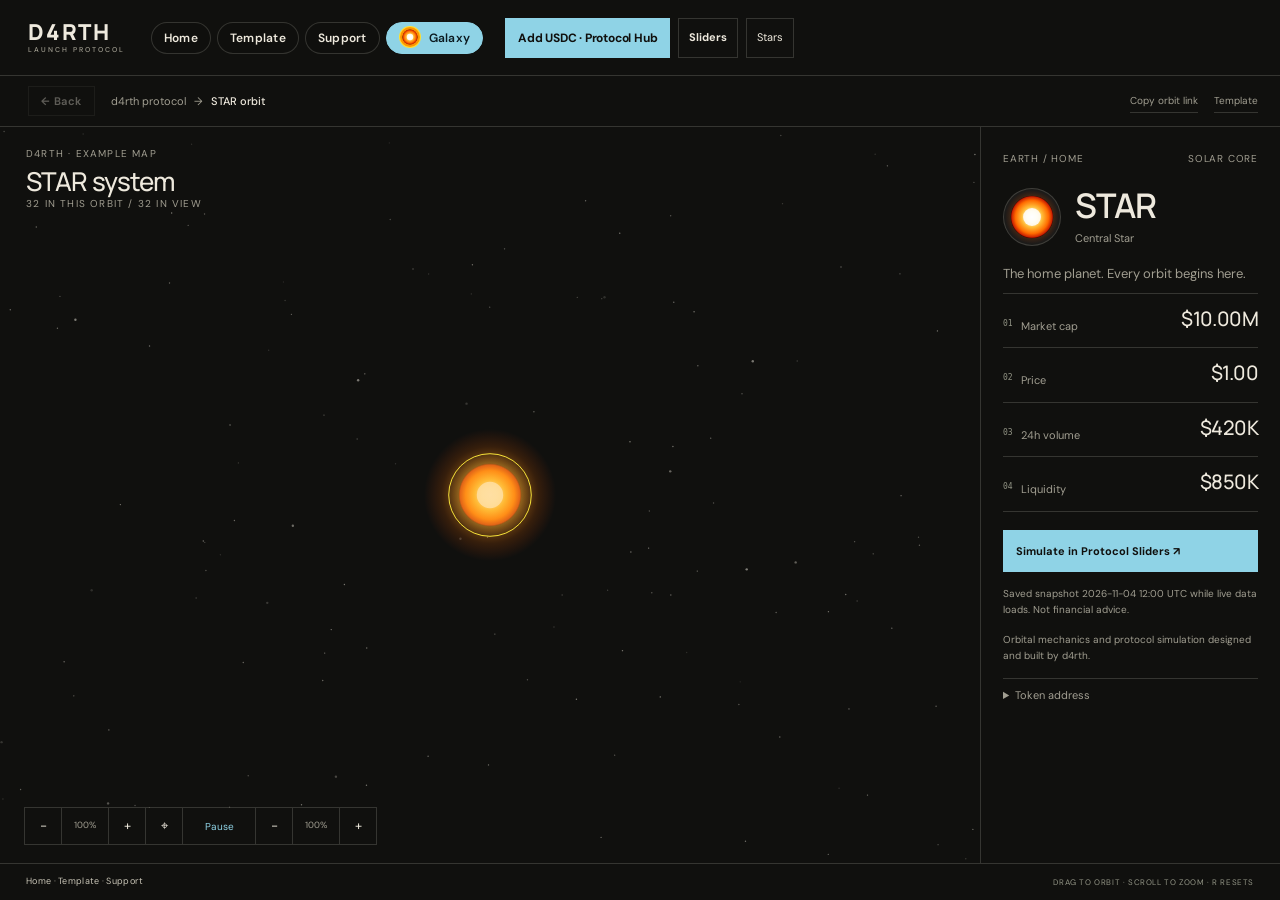
==== commit 4599009b: "Restore original flick, inertia, and camera mechanics with procedural planets and central Star" ====
--- a/galaxy/index.html
+++ b/galaxy/index.html
@@ -1,244 +1,423 @@
 <!DOCTYPE html>
 <html lang="en">
 <head>
-<meta charset="utf-8">
+<meta charset="UTF-8">
 <meta name="viewport" content="width=device-width, initial-scale=1, viewport-fit=cover">
-<title>Galaxy · d4rth launch protocol</title>
+<meta name="color-scheme" content="dark">
+<meta name="theme-color" content="#10100e">
+<title>d4rth Launch Protocol · Galaxy</title>
 <link rel="preconnect" href="https://fonts.googleapis.com">
 <link rel="preconnect" href="https://fonts.gstatic.com" crossorigin>
-<link rel="stylesheet" href="https://fonts.googleapis.com/css2?family=DM+Sans:opsz,wght@9..40,400;9..40,500;9..40,600;9..40,700&family=Space+Grotesk:wght@500;700&display=swap">
-<link rel="stylesheet" href="../theme.css?v=4">
+<link rel="stylesheet" href="https://fonts.googleapis.com/css2?family=DM+Sans:ital,opsz,wght@0,9..40,400;0,9..40,500;0,9..40,600;0,9..40,700;1,9..40,400&family=Manrope:wght@500;600;700;800&display=swap">
 <style>
   :root {
-    --tv-bg: #10100e;
-    --tv-rule: rgba(244, 241, 234, 0.12);
-    --tv-rule-light: rgba(244, 241, 234, 0.22);
-    --tv-paper: #f4f1ea;
-    --tv-ink-dim: #979389;
+    color-scheme: dark;
+    --tv-ink: #10100e;
+    --tv-paper: #eee9dd;
     --tv-acid: #8fd3e6;
-    --tv-gold: #ffb833;
-    --tv-tether: #26a17b;
-  }
-  html, body {
-    margin: 0; padding: 0; width: 100%; height: 100%;
-    background: var(--tv-bg); color: var(--tv-paper);
-    font-family: 'DM Sans', -apple-system, BlinkMacSystemFont, sans-serif;
-    overflow: hidden; -webkit-tap-highlight-color: transparent;
-  }
-  * { box-sizing: border-box; user-select: none; }
-  .tv-experience { position: relative; width: 100vw; height: 100vh; overflow: hidden; }
+    --tv-muted: #a19e91;
+    --tv-rule: #eee9dd2b;
+    --tv-faint: #eee9dd0d;
+    --tv-header-h: 76px;
+    --tv-footer-h: 37px;
+    --tv-ease: cubic-bezier(.2,.7,.2,1);
+  }
+  * { box-sizing: border-box; }
+  html, body { margin: 0; background: var(--tv-ink); color: var(--tv-paper); }
+  body { font: 400 14px/1.5 "DM Sans", sans-serif; -webkit-font-smoothing: antialiased; }
+  button, input { font: inherit; color: inherit; border-radius: 0; cursor: pointer; }
+  button:focus-visible, a:focus-visible, input:focus-visible { outline: 2px solid var(--tv-acid); outline-offset: 3px; }
+  a { color: inherit; text-decoration: none; }
+  img, svg, canvas { display: block; }
+  [hidden] { display: none !important; }
+  ::selection { background: var(--tv-acid); color: var(--tv-ink); }
 
-  /* Header */
+  .tv-experience { min-height: 100svh; background: var(--tv-ink); }
   .tv-header {
-    position: absolute; top: 0; left: 0; right: 0; height: 48px;
-    z-index: 10; display: flex; align-items: center; justify-content: space-between;
-    padding: 0 16px; border-bottom: 1px solid var(--tv-rule);
-    background: rgba(16, 16, 14, 0.88); backdrop-filter: blur(12px);
-  }
-  .tv-brand { display: flex; align-items: center; text-decoration: none; color: var(--tv-paper); gap: 8px; }
-  .tv-brand span b { font-family: 'Space Grotesk', sans-serif; font-size: 14px; letter-spacing: 0.1em; color: #fff; }
-  .tv-brand span small { font-size: 10px; opacity: 0.6; margin-left: 6px; letter-spacing: 0.08em; text-transform: uppercase; }
+    height: var(--tv-header-h); display: flex; align-items: center; gap: 22px;
+    padding: 0 28px; border-bottom: 1px solid var(--tv-rule); position: relative; z-index: 40;
+    background: var(--tv-ink);
+  }
+  .tv-brand { display: inline-flex; align-items: center; gap: 10px; min-height: 44px; color: var(--tv-paper); }
+  .tv-brand svg { width: 28px; height: 28px; color: var(--tv-acid); flex: none; }
+  .tv-brand b { display: block; font: 800 22px/0.95 Manrope, sans-serif; letter-spacing: -1.2px; }
+  .tv-brand small { display: block; margin-top: 4px; font: 500 7px/1 "DM Sans", sans-serif; letter-spacing: 2px; color: var(--tv-muted); }
+  .tv-primary { height: 100%; display: flex; align-items: stretch; gap: 2px; margin-left: auto; }
+  .tv-primary button {
+    position: relative; display: flex; align-items: center; gap: 8px; min-width: 78px; padding: 0 14px;
+    background: none; border: 0; color: var(--tv-muted); font-size: 13px; font-weight: 500;
+  }
+  .tv-primary button em { font: 9px/1 ui-monospace, monospace; font-style: normal; color: #929485; }
+  .tv-primary button::after {
+    content: ""; position: absolute; bottom: -1px; left: 14px; right: 14px; height: 2px; background: var(--tv-acid);
+    transform: scaleX(0); transform-origin: left; transition: transform .24s var(--tv-ease);
+  }
+  .tv-primary button:hover { color: var(--tv-paper); background: var(--tv-faint); }
+  .tv-experience[data-view=home] #tvHome,
+  .tv-experience[data-view=universe] #tvExplore,
+  .tv-experience[data-panel=catalog] #tvCatalog { color: var(--tv-acid); }
+  .tv-experience[data-view=home] #tvHome::after,
+  .tv-experience[data-view=universe] #tvExplore::after,
+  .tv-experience[data-panel=catalog] #tvCatalog::after { transform: scaleX(1); }
+  .site-nav { display: flex; gap: 6px; flex-wrap: wrap; align-items: center; margin-left: 4px; }
+  .site-nav a {
+    display: inline-flex; align-items: center; height: 32px; padding: 0 12px; border-radius: 999px;
+    border: 1px solid var(--tv-rule); background: rgba(16,16,14,.8); color: var(--tv-paper); transition: border-color .2s, color .2s, background .2s;
+    font-size: 12px; font-weight: 600; letter-spacing: 0.02em;
+  }
+  .site-nav a:hover { border-color: #8fd3e6; color: #8fd3e6; background: rgba(143,211,230,.12); }
+  .site-nav a.here { background: #8fd3e6; border-color: #8fd3e6; color: #0b1a20; }
+  .tv-brand b { letter-spacing: 0.08em; }
+  .tv-header-tools { display: flex; align-items: center; gap: 8px; flex: none; }
+  .tv-search-trigger, .tv-icon-button {
+    display: inline-flex; align-items: center; justify-content: center; gap: 8px;
+    height: 40px; padding: 0 12px; border: 1px solid var(--tv-rule); background: transparent; font-size: 12px;
+  }
+  .tv-icon-button { width: 40px; padding: 0; }
+  .tv-search-trigger svg, .tv-icon-button svg { width: 16px; height: 16px; }
+  .tv-search-trigger kbd { font: 9px/1 ui-monospace, monospace; color: var(--tv-muted); border-left: 1px solid var(--tv-rule); padding-left: 10px; }
+  .tv-search-trigger:hover, .tv-icon-button:hover { background: var(--tv-paper); color: var(--tv-ink); border-color: var(--tv-paper); }
+  .hub-btn {
+    height: 40px; padding: 0 12px; border: 1px solid var(--tv-acid); background: var(--tv-acid);
+    color: var(--tv-ink); font-size: 12px; font-weight: 700; letter-spacing: -0.2px;
+  }
+  .hub-btn.on { background: transparent; color: var(--tv-acid); }
+  #openProtocol[aria-pressed="true"] { color: var(--tv-acid); border-color: var(--tv-acid); }
+  #btnUsdt { border-color: #a8eb6e; background: #a8eb6e; }
+  #btnUsdt.on { background: transparent; color: #a8eb6e; }
+  #tabUsdt.on { background: #a8eb6e; border-color: #a8eb6e; color: var(--tv-ink); }
+  .hub-btn:hover { background: var(--tv-paper); color: var(--tv-ink); border-color: var(--tv-paper); }
 
-  .tv-header-drop { display: flex; align-items: center; gap: 20px; }
-  .site-nav { display: flex; align-items: center; gap: 14px; }
-  .site-nav a { color: var(--tv-ink-dim); text-decoration: none; font-size: 13px; font-weight: 500; transition: color 0.15s; }
-  .site-nav a:hover, .site-nav a.here { color: var(--tv-paper); }
-  .site-nav a.here { font-weight: 700; color: var(--tv-acid); }
+  .tv-home {
+    position: relative; min-height: calc(100svh - var(--tv-header-h));
+    display: grid; align-content: start; overflow: hidden; padding: 42px 4vw 26px;
+  }
+  .tv-home-kicker {
+    display: flex; align-items: center; gap: 13px; max-width: 56%; margin: 0 0 36px;
+    color: var(--tv-muted); font: 500 10px/1.5 "DM Sans", sans-serif; letter-spacing: 1.5px; text-transform: uppercase;
+  }
+  .tv-home-kicker::before { content: ""; width: 25px; height: 1px; background: var(--tv-acid); flex: none; }
+  .tv-home-title {
+    margin: 0 0 28px; font: 800 clamp(92px, 14vw, 220px)/.78 Manrope, sans-serif;
+    letter-spacing: -0.09em; color: var(--tv-paper);
+  }
+  .tv-home-title span { display: block; position: relative; }
+  .tv-home-title i {
+    position: absolute; top: -0.12em; color: var(--tv-acid); font: 500 0.42em/1 "DM Sans", sans-serif;
+    font-style: normal; letter-spacing: 0; transform: rotate(16deg);
+  }
+  .tv-home-copy { position: relative; z-index: 2; max-width: 360px; margin: 0; color: var(--tv-muted); font-size: 13px; line-height: 1.85; }
+  .tv-home-copy strong { color: var(--tv-paper); font-weight: 500; }
+  .tv-home-art { position: absolute; z-index: 1; right: -2vw; top: 46%; width: min(54vw, 820px); aspect-ratio: 1; transform: translateY(-50%); pointer-events: none; }
+  .tv-home-art::before { content: ""; position: absolute; inset: 12% -2%; border: 1px solid #eee9dd38; border-radius: 50%; transform: rotate(-31deg) scaleY(.55); }
+  .tv-home-earth { position: absolute; left: 18%; top: 16%; width: 62%; height: 62%; object-fit: cover; border-radius: 50%; border: 1px solid #eee9dd45; }
+  .tv-home-moon { position: absolute; z-index: 2; left: 6%; top: 58%; width: 18%; height: 18%; object-fit: cover; border-radius: 50%; border: 5px solid var(--tv-ink); }
+  .tv-art-caption { position: absolute; right: 16%; bottom: 14%; font: 9px/1.7 ui-monospace, monospace; letter-spacing: 1px; color: var(--tv-muted); }
+  .tv-launch {
+    position: relative; z-index: 2; display: inline-flex; align-items: center; justify-content: space-between; gap: 28px;
+    min-height: 60px; margin: 28px 0 36px; padding: 0 20px; width: max-content;
+    border: 1px solid var(--tv-acid); background: var(--tv-acid); color: var(--tv-ink); font-size: 12px; font-weight: 700;
+  }
+  .tv-launch svg { width: 22px; height: 22px; }
+  .tv-launch:hover { background: var(--tv-paper); border-color: var(--tv-paper); }
+  .tv-home-meta {
+    display: flex; justify-content: space-between; gap: 16px; border-top: 1px solid var(--tv-rule);
+    padding-top: 16px; color: var(--tv-muted); font-size: 9px; letter-spacing: 1.2px; text-transform: uppercase;
+  }
+  .tv-home-roster { display: flex; gap: 10px; margin-top: 18px; overflow: auto; }
+  .tv-home-roster button { width: 46px; height: 46px; padding: 0; border: 1px solid var(--tv-rule); border-radius: 50%; background: none; flex: none; }
+  .tv-home-roster img { width: 100%; height: 100%; object-fit: cover; border-radius: 50%; }
 
-  .tv-header-tools { display: flex; align-items: center; gap: 8px; }
-  .hub-btn {
-    height: 30px; padding: 0 12px; border-radius: 4px; font-size: 11px; font-weight: 600;
-    cursor: pointer; background: rgba(244, 241, 234, 0.06); color: var(--tv-paper);
-    border: 1px solid var(--tv-rule); transition: all 0.2s;
-  }
-  .hub-btn:hover { background: rgba(244, 241, 234, 0.12); border-color: var(--tv-rule-light); }
-  .hub-btn.on { background: rgba(143, 211, 230, 0.18); border-color: var(--tv-acid); color: var(--tv-acid); }
-  #btnUsdt.on { background: rgba(38, 161, 123, 0.2); border-color: var(--tv-tether); color: #4ade80; }
+  .tv-universe {
+    height: calc(100svh - var(--tv-header-h) - var(--tv-footer-h));
+    display: grid; grid-template-columns: minmax(0, 1fr) 300px; grid-template-rows: 51px minmax(0, 1fr); overflow: hidden;
+  }
+  .tv-chapter {
+    grid-column: 1 / -1; display: flex; align-items: center; gap: 16px; padding: 0 22px 0 28px;
+    border-bottom: 1px solid var(--tv-rule); min-width: 0;
+  }
+  .tv-breadcrumb { display: flex; align-items: center; gap: 8px; flex: 1; min-width: 0; color: var(--tv-muted); font-size: 11px; }
+  .tv-breadcrumb b { color: var(--tv-paper); font-weight: 500; }
+  .tv-link-button { border: 0; border-bottom: 1px solid var(--tv-rule); background: none; color: var(--tv-muted); font-size: 10px; padding: 4px 0; }
+  #openStars.on { background: var(--tv-acid); border-color: var(--tv-acid); color: var(--tv-ink); }
+  .tv-link-button:hover, .tv-link-button.on { color: var(--tv-acid); border-color: var(--tv-acid); }
+  .crumb { border: 0; background: none; padding: 4px 0; color: var(--tv-muted); font-size: 11px; display: inline-flex; align-items: center; gap: 6px; }
+  .crumb:hover { color: var(--tv-acid); }
+  .crumb img { width: 18px; height: 18px; border-radius: 50%; object-fit: cover; }
+  .tv-navback { height: 30px; padding: 0 12px; border: 1px solid var(--tv-rule); background: transparent; color: var(--tv-paper); font-size: 11px; font-weight: 650; letter-spacing: .04em; white-space: nowrap; flex: none; }
+  .tv-navback:hover:not(:disabled) { border-color: var(--tv-acid); color: var(--tv-acid); }
+  .tv-navback:disabled { opacity: .35; cursor: default; }
+  .tv-back { position: absolute; right: 18px; top: 52px; z-index: 4; height: 30px; padding: 0 12px; border: 1px solid var(--tv-rule); background: rgba(16,16,14,.8); color: var(--tv-paper); font-size: 11px; }
+  .tv-back:hover { border-color: var(--tv-acid); color: var(--tv-acid); }
+  .tv-socials { display: flex; flex-wrap: wrap; gap: 14px; margin: 0 0 16px; }
+  .tv-socials a { color: var(--tv-muted); font-size: 11px; border-bottom: 1px solid var(--tv-rule); padding-bottom: 2px; }
+  .tv-socials a:hover { color: var(--tv-acid); border-color: var(--tv-acid); }
+  .chg-up { color: #a8eb6e; } .chg-down { color: #ff8f8f; }
+  .tv-stage { position: relative; min-width: 0; min-height: 0; background: var(--tv-ink); }
+  /* Boot veil: for the first moment only BTC is there. The rest of the screen fades in around it. */
+  .tv-header, .tv-chapter, .tv-inspector, .tv-system-caption, .tv-stage-controls, .tv-statusbar { transition: opacity .9s ease; }
+  .tv-experience[data-boot] :is(.tv-header, .tv-chapter, .tv-inspector, .tv-system-caption, .tv-stage-controls, .tv-statusbar, .sheet-handle, .key-toggle) { opacity: 0; animation: bootshow .9s ease 6s forwards; }
+  @keyframes bootshow { to { opacity: 1; } }
+  #canvas { width: 100%; height: 100%; touch-action: none; cursor: grab; }
+  .tv-stage, .tv-stage *, .tv-header, .tv-chapter { -webkit-user-select: none; user-select: none; -webkit-touch-callout: none; -webkit-tap-highlight-color: transparent; }
+  #canvas { outline: none; }
+  #canvas::selection, .tv-stage ::selection { background: transparent; }
+  .tv-system-caption { position: absolute; left: 26px; top: 20px; z-index: 3; pointer-events: none; max-width: calc(100% - 180px); }
+  .tv-system-caption span, .tv-system-caption small { display: block; margin-bottom: 6px; color: var(--tv-muted); font: 10px/1.4 "DM Sans", sans-serif; letter-spacing: 1.2px; text-transform: uppercase; }
+  .star-credit {
+    display: block; margin-top: 14px; color: var(--tv-paper); pointer-events: auto;
+    font: 500 10px/1.3 Manrope, sans-serif; letter-spacing: -0.15px; text-transform: none; text-decoration: none;
+  }
+  .star-credit:hover { color: var(--tv-acid); }
+  .star-credit[hidden] { display: none; }
+  .star-tools { position: absolute; left: 50%; bottom: 54px; transform: translateX(-50%); z-index: 5; display: flex; align-items: center; gap: 8px; max-width: calc(100% - 24px); padding: 6px 8px; border: 1px solid var(--tv-rule); background: rgba(16,16,14,.88); font: 11px/1.3 "DM Sans", sans-serif; color: var(--tv-muted); }
+  .star-tools[hidden] { display: none; }
+  .star-tools span { min-width: 0; }
+  .star-tools button { height: 26px; padding: 0 10px; border: 1px solid var(--tv-rule); background: transparent; color: var(--tv-paper); font-size: 11px; white-space: nowrap; cursor: pointer; }
+  .star-tools button:hover, .star-tools button.on { border-color: #ffd166; color: #ffd166; }
+  .star-tools button[hidden] { display: none; }
+  @media (max-width: 760px) { .star-tools { bottom: 6px; padding: 4px 6px; gap: 6px; } .star-tools span { display: none; } .star-tools[data-drawing] span { display: block; position: absolute; left: 0; right: 0; bottom: 100%; margin-bottom: 4px; padding: 4px 8px; background: rgba(16,16,14,.9); text-align: center; } }
+  .star-credit-note { margin: 14px 0 0; color: var(--tv-paper); font: 500 16px/1.35 Manrope, sans-serif; }
+  .star-credit-note a { color: var(--tv-paper); text-decoration: none; }
+  .star-credit-note a:hover { color: var(--tv-acid); }
+  .tv-system-caption strong { display: block; margin: 0; font: 500 26px/1.15 Manrope, sans-serif; letter-spacing: -0.9px; }
+  .tv-stage-controls {
+    position: absolute; left: 24px; bottom: 18px; z-index: 4; display: flex; gap: 1px; padding: 1px; background: var(--tv-rule); flex-wrap: wrap; max-width: calc(100% - 48px);
+  }
+  .tv-stage-controls button, .tv-stage-controls output {
+    display: inline-flex; align-items: center; justify-content: center; min-width: 36px; height: 36px; padding: 0 10px;
+    border: 0; background: var(--tv-ink); color: var(--tv-paper); font-size: 13px;
+  }
+  .tv-stage-controls output { min-width: 46px; font-size: 9px; color: var(--tv-muted); }
+  .tv-stage-controls button:hover { background: var(--tv-paper); color: var(--tv-ink); }
+  .tv-stage-controls button[aria-pressed=true] { color: var(--tv-acid); }
+  #tvMotion { font-size: 10px; min-width: 72px; }
+  .bond-chip {
+    position: absolute; top: 18px; right: 16px; z-index: 4; max-width: 240px;
+    border: 1px solid var(--tv-acid); background: #10100ee6; color: var(--tv-acid);
+    font-size: 11px; line-height: 1.35; padding: 8px 10px; text-align: left;
+  }
+  .map-key {
+    position: absolute; left: 24px; bottom: 66px; z-index: 4; width: 250px;
+    padding: 10px 12px 12px; background: #10100ee8; border: 1px solid #3a3934;
+    color: #f4f1ea; font: 12px/1.35 "DM Sans", sans-serif; pointer-events: none;
+  }
+  .map-key b { display: block; margin-bottom: 6px; color: #8fd3e6; font-size: 10px; letter-spacing: .14em; text-transform: uppercase; }
+  .map-key div { display: flex; gap: 8px; align-items: center; margin: 4px 0; }
+  .map-key i { width: 22px; height: 0; border-top: 2px solid #b8a0ff; flex: none; }
+  .map-key i.green { border-top-color: #a8eb6e; }
+  .map-key i.spoke { border-top-color: rgba(244,241,234,.75); }
+  .map-key i.ghost { border-top-style: dashed; border-top-color: #f4f1ea; }
+  .map-key p { margin: 8px 0 0; color: #8fd3e6; }
+  .tv-inspector {
+    min-width: 0; min-height: 0; overflow: auto; padding: 24px 22px 18px;
+    border-left: 1px solid var(--tv-rule); background: var(--tv-ink);
+    scrollbar-width: thin; scrollbar-color: #777668 var(--tv-ink);
+  }
+  .tv-details-toggle { display: none; }
+  .tv-token-role { display: flex; justify-content: space-between; gap: 8px; margin: 0 0 22px; color: var(--tv-muted); font: 10px/1.5 "DM Sans", sans-serif; letter-spacing: .8px; text-transform: uppercase; }
+  .tv-token-header { display: flex; align-items: center; gap: 14px; margin: 0 0 18px; }
+  .tv-token-header img { width: 58px; height: 58px; border-radius: 50%; object-fit: cover; border: 1px solid var(--tv-rule); background: var(--tv-faint); flex: none; }
+  .tv-token-header h2 { margin: 0; font: 600 34px/1.05 Manrope, sans-serif; letter-spacing: -1.5px; }
+  .tv-token-header p { margin: 6px 0 0; color: var(--tv-muted); font-size: 11px; }
+  .tv-token-description { margin: 0 0 8px; color: var(--tv-muted); font-size: 13px; line-height: 1.6; }
+  .tv-metrics { margin: 8px 0 18px; }
+  .tv-metrics > div { display: grid; grid-template-columns: 1fr auto; gap: 8px; align-items: baseline; padding: 13px 0; border-top: 1px solid var(--tv-rule); }
+  .tv-metrics > div:last-child { border-bottom: 1px solid var(--tv-rule); }
+  .tv-metrics dt { display: flex; gap: 8px; color: var(--tv-muted); font-size: 11px; font-weight: 400; }
+  .tv-metrics dt span { color: #929485; font: 8px/1.5 ui-monospace, monospace; }
+  .tv-metrics dd { margin: 0; font: 500 20px/1.2 Manrope, sans-serif; letter-spacing: -0.6px; }
+  .tv-token-actions a {
+    display: flex; align-items: center; justify-content: space-between; min-height: 42px; padding: 10px 12px;
+    background: var(--tv-acid); color: var(--tv-ink); border: 1px solid var(--tv-acid); font-size: 11px; font-weight: 700;
+  }
+  .tv-token-actions a:hover { background: var(--tv-paper); }
+  .tv-observed { margin: 14px 0; color: var(--tv-muted); font-size: 10px; line-height: 1.6; }
+  .tv-address { margin-top: 8px; border-top: 1px solid var(--tv-rule); padding-top: 8px; }
+  .tv-address summary { cursor: pointer; color: var(--tv-muted); font-size: 11px; }
+  .tv-address code { display: block; margin-top: 8px; font-size: 11px; word-break: break-all; color: var(--tv-paper); }
+  .star-key { margin: 8px 0 16px; }
+  .star-key div { display: flex; gap: 8px; align-items: center; font-size: 12px; margin: 5px 0; color: var(--tv-paper); }
+  .star-key i { width: 16px; height: 2px; display: inline-block; }
 
-  .tv-icon-button {
-    height: 30px; padding: 0 10px; border-radius: 4px; font-size: 11px; font-weight: 600;
-    cursor: pointer; background: transparent; color: var(--tv-ink-dim);
-    border: 1px solid transparent; transition: all 0.15s;
-  }
-  .tv-icon-button:hover { color: var(--tv-paper); border-color: var(--tv-rule); }
-  .tv-icon-button.on { color: var(--tv-paper); background: rgba(244, 241, 234, 0.08); border-color: var(--tv-rule-light); }
+  .tv-statusbar {
+    height: var(--tv-footer-h); display: flex; align-items: center; justify-content: space-between; gap: 16px;
+    padding: 0 26px; border-top: 1px solid var(--tv-rule); color: var(--tv-muted); font-size: 9px; letter-spacing: .3px;
+  }
+  .tv-statusbar a { color: #c8c4b6; }
+  .tv-hints { color: #929485; letter-spacing: .6px; text-transform: uppercase; font-size: 8px; flex: none; }
 
-  .menu-toggle { display: none; }
+  .tv-header-drop { display: contents; }
+  .menu-toggle, .sheet-handle, .sheet-grab, .key-toggle { display: none; }
+  .tv-scrim { position: fixed; inset: 0; z-index: 50; border: 0; background: #10100eaa; }
+  .tv-panel {
+    position: fixed; top: calc(var(--tv-header-h) + 10px); right: 12px; bottom: 12px; z-index: 55;
+    width: min(450px, calc(100vw - 24px)); display: flex; flex-direction: column;
+    background: var(--tv-ink); border: 1px solid var(--tv-paper); box-shadow: -16px 16px 0 #10100eaa;
+    transform: translateX(18px); opacity: 0; pointer-events: none; transition: transform .32s var(--tv-ease), opacity .2s;
+  }
+  .tv-experience:not([data-panel=none]) .tv-panel { transform: none; opacity: 1; pointer-events: auto; }
+  #tvPanelTitle { position: absolute; left: 24px; top: 20px; right: 70px; margin: 0; font: 500 26px/1.2 Manrope, sans-serif; letter-spacing: -0.8px; }
+  #tvPanelClose { position: absolute; right: 16px; top: 16px; }
+  .tv-panel-body { margin-top: 72px; min-height: 0; overflow: auto; padding: 0 22px 28px; -webkit-overflow-scrolling: touch; }
+  .tv-search-field { display: flex; align-items: center; gap: 8px; border-bottom: 1px solid var(--tv-rule); margin-bottom: 8px; }
+  .tv-search-field svg { width: 16px; height: 16px; flex: none; color: var(--tv-muted); }
+  .tv-search-field input { flex: 1; height: 44px; border: 0; background: transparent; color: var(--tv-paper); outline: none; }
+  .tv-directory-row {
+    display: flex; align-items: center; gap: 10px; width: 100%; min-height: 64px; padding: 8px 0;
+    border: 0; border-bottom: 1px solid var(--tv-rule); background: none; text-align: left;
+  }
+  .tv-directory-row:hover { color: var(--tv-acid); }
+  .tv-row-index { width: 22px; color: #74766a; font: 9px/1 ui-monospace, monospace; flex: none; }
+  .tv-directory-row img { width: 34px; height: 34px; border-radius: 50%; object-fit: cover; flex: none; }
+  .tv-row-name { flex: 1; min-width: 0; }
+  .tv-row-name strong { display: block; font: 500 15px/1.3 Manrope, sans-serif; letter-spacing: -0.3px; }
+  .tv-row-name small { display: block; color: var(--tv-muted); font-size: 10px; white-space: nowrap; overflow: hidden; text-overflow: ellipsis; }
+  .tv-row-metric { flex: none; font-size: 12px; }
+  .proto-lead { margin: 0 0 14px; color: var(--tv-muted); font-size: 13px; line-height: 1.55; }
+  .orbs-h b { color: var(--tv-muted); font-weight: 500; text-transform: none; letter-spacing: 0; }
+  .orb { margin: 0 0 12px; padding: 8px 10px 4px; border: 1px solid var(--tv-rule); }
+  .orb .nm { display: flex; justify-content: space-between; font-size: 12px; }
+  .orb .nm span { color: var(--tv-muted); font-size: 10px; }
+  .tokdet { margin: 14px 0 0; }
+  .tokdet > summary { cursor: pointer; padding: 10px 0; font-size: 11px; font-weight: 700; letter-spacing: .1em; text-transform: uppercase; color: var(--tv-acid); }
+  .tokdet[open] > summary { margin-bottom: 8px; }
+  .hubtoggles { display: flex; gap: 6px; margin: 0 0 6px; }
+  .hubtoggles button { flex: 1; height: 36px; font-size: 12px; font-weight: 650; }
+  #pUsdt { border-color: #a8eb6e; background: #a8eb6e; }
+  #pUsdt.on { background: transparent; color: #a8eb6e; }
+  .hubtabs { display: flex; gap: 6px; margin: 8px 0 4px; }
+  .hubtabs button { flex: 1; height: 36px; border: 1px solid var(--tv-rule); background: transparent; font-size: 12px; font-weight: 650; }
+  .hubtabs button.on { background: var(--tv-acid); color: var(--tv-ink); border-color: var(--tv-acid); }
+  .sl { display: flex; justify-content: space-between; margin: 12px 0 2px; font-size: 10px; letter-spacing: .08em; text-transform: uppercase; color: var(--tv-muted); }
+  .sl b { color: var(--tv-paper); letter-spacing: 0; text-transform: none; font-size: 12px; }
+  .sl.pair b { color: var(--tv-acid); }
+  .ends { display: flex; justify-content: space-between; font-size: 9px; letter-spacing: .08em; text-transform: uppercase; color: #6f6b62; }
+  .bondline { margin: 10px 0; color: var(--tv-acid); font-size: 12px; line-height: 1.45; }
+  .proto-extra { padding: 8px 10px; border-left: 2px solid #a8eb6e; background: rgba(168,235,110,.07); }
+  .proto-extra b { color: #a8eb6e; }
+  .bondline { white-space: pre-line; }
+  .ceil { margin: 0 0 14px; padding: 10px 12px; border: 1px solid var(--tv-rule); font-size: 11px; line-height: 1.5; color: var(--tv-muted); }
+  .ceil h4 { margin: 0 0 6px; font-size: 10px; letter-spacing: .12em; text-transform: uppercase; color: var(--tv-acid); }
+  .ceil table { width: 100%; border-collapse: collapse; }
+  .ceil th { text-align: left; font-weight: 600; font-size: 9px; letter-spacing: .08em; text-transform: uppercase; color: #6f6b62; padding: 2px 0; }
+  .ceil td { padding: 3px 0; border-top: 1px solid var(--tv-rule); color: var(--tv-paper); }
+  .ceil td:nth-child(n+2), .ceil th:nth-child(n+2) { text-align: right; }
+  .ceil tr.on td { color: var(--tv-acid); font-weight: 700; }
+  .ceil tr.no td { color: #6f6b62; }
+  .ceil small { display: block; margin-top: 6px; color: #6f6b62; font-size: 10px; }
+  .weightline { margin: 0 0 16px; color: var(--tv-muted); font-size: 12px; line-height: 1.45; }
+  .row { display: grid; grid-template-columns: 32px 1fr; gap: 8px; margin: 0 0 14px; }
+  .row img { width: 32px; height: 32px; border-radius: 50%; object-fit: cover; }
+  .row .nm { display: flex; justify-content: space-between; font-size: 12px; }
+  .row .delta.on { color: var(--tv-acid); }
+  input[type=range] { -webkit-appearance: none; appearance: none; width: 100%; height: 28px; background: transparent; margin: 0; touch-action: pan-y; }
+  input[type=range]::-webkit-slider-runnable-track { height: 1px; background: rgba(238,233,221,.45); }
+  input[type=range]::-webkit-slider-thumb { -webkit-appearance: none; width: 14px; height: 14px; margin-top: -6px; border-radius: 50%; background: var(--tv-paper); }
+  .opt { display: flex; justify-content: space-between; gap: 16px; align-items: center; padding: 14px 0; border-bottom: 1px solid var(--tv-rule); }
+  .opt strong { display: block; font-weight: 560; }
+  .opt small { display: block; color: var(--tv-muted); font-size: 12px; margin-top: 3px; }
+  .opt input { width: 18px; height: 18px; accent-color: var(--tv-acid); }
 
-  /* Stage & Chapter */
-  .tv-universe { position: absolute; inset: 48px 0 32px 0; display: flex; }
-  .tv-stage { position: relative; flex: 1; height: 100%; overflow: hidden; cursor: grab; }
-  .tv-stage:active { cursor: grabbing; }
-  canvas { display: block; width: 100%; height: 100%; }
-
-  .tv-chapter {
-    position: absolute; top: 12px; left: 16px; z-index: 5;
-    display: flex; align-items: center; gap: 12px; pointer-events: auto;
-  }
-  .tv-navback {
-    height: 26px; padding: 0 10px; border-radius: 4px; background: rgba(16, 16, 14, 0.85);
-    border: 1px solid var(--tv-rule); color: var(--tv-paper); font-size: 11px; cursor: pointer;
-  }
-  .tv-navback:disabled { opacity: 0.3; cursor: default; }
-  .tv-breadcrumb { display: flex; align-items: center; gap: 6px; font-size: 12px; color: var(--tv-ink-dim); }
-  .tv-breadcrumb b { color: var(--tv-paper); font-weight: 600; }
-  .tv-breadcrumb .crumb {
-    background: none; border: none; padding: 0; color: var(--tv-acid); font-size: 12px;
-    cursor: pointer; text-decoration: underline; display: inline-flex; align-items: center; gap: 4px;
-  }
-  .tv-breadcrumb .crumb img { width: 14px; height: 14px; border-radius: 50%; }
-  .tv-link-button {
-    height: 26px; padding: 0 10px; border-radius: 4px; background: rgba(16, 16, 14, 0.85);
-    border: 1px solid var(--tv-rule); color: var(--tv-paper); font-size: 11px; cursor: pointer;
-    text-decoration: none; display: inline-flex; align-items: center;
-  }
-
-  .tv-system-caption {
-    position: absolute; bottom: 16px; left: 16px; z-index: 5; pointer-events: none;
-    display: flex; flex-direction: column; gap: 2px;
-  }
-  .tv-system-caption span { font-size: 11px; letter-spacing: 0.08em; text-transform: uppercase; color: var(--tv-ink-dim); }
-  .tv-system-caption strong { font-size: 20px; font-family: 'Space Grotesk', sans-serif; font-weight: 700; }
-  .tv-system-caption small { font-size: 12px; color: var(--tv-ink-dim); }
-
-  .tv-stage-controls {
-    position: absolute; bottom: 16px; right: 16px; z-index: 5;
-    display: flex; align-items: center; gap: 4px;
-    background: rgba(16, 16, 14, 0.88); border: 1px solid var(--tv-rule); border-radius: 6px; padding: 3px;
-  }
-  .tv-stage-controls button {
-    width: 28px; height: 28px; background: transparent; border: 1px solid transparent;
-    color: var(--tv-paper); font-size: 13px; font-weight: 600; cursor: pointer; border-radius: 4px;
-    display: flex; align-items: center; justify-content: center;
-  }
-  .tv-stage-controls button:hover { background: rgba(244, 241, 234, 0.08); border-color: var(--tv-rule); }
-  .tv-stage-controls output { font-size: 11px; font-weight: 600; min-width: 36px; text-align: center; color: var(--tv-ink-dim); }
-  #tvMotion { width: auto; padding: 0 10px; font-size: 11px; }
-
-  .star-tools {
-    position: absolute; top: 12px; right: 16px; z-index: 5;
-    display: flex; align-items: center; gap: 8px;
-    background: rgba(16, 16, 14, 0.88); border: 1px solid var(--tv-rule); border-radius: 6px; padding: 4px 8px;
-  }
-  .star-tools button {
-    height: 26px; padding: 0 10px; font-size: 11px; font-weight: 600; cursor: pointer;
-    background: rgba(244, 241, 234, 0.06); border: 1px solid var(--tv-rule); color: var(--tv-paper); border-radius: 4px;
-  }
-  .star-tools button:hover { background: rgba(244, 241, 234, 0.12); }
-  .star-tools button.on { background: rgba(143, 211, 230, 0.2); border-color: var(--tv-acid); color: var(--tv-acid); }
-  #starHint { font-size: 11px; color: var(--tv-ink-dim); margin-right: 4px; }
-
-  /* Inspector Sidebar */
-  .tv-inspector {
-    width: 320px; height: 100%; border-left: 1px solid var(--tv-rule);
-    background: rgba(16, 16, 14, 0.94); backdrop-filter: blur(14px);
-    overflow-y: auto; padding: 20px; display: flex; flex-direction: column; gap: 16px;
-    z-index: 6;
-  }
-  .tv-token-role { display: flex; justify-content: space-between; font-size: 11px; text-transform: uppercase; letter-spacing: 0.08em; color: var(--tv-ink-dim); }
-  .tv-token-header { display: flex; align-items: center; gap: 12px; }
-  .tv-token-header .planet-avatar {
-    width: 44px; height: 44px; border-radius: 50%; border: 1px solid rgba(255, 255, 255, 0.8);
-    display: flex; align-items: center; justify-content: center; font-weight: 700; font-size: 14px;
-  }
-  .tv-token-header h2 { margin: 0; font-size: 20px; font-family: 'Space Grotesk', sans-serif; }
-  .tv-token-header p { margin: 2px 0 0; font-size: 13px; color: var(--tv-ink-dim); }
-  .tv-token-description { font-size: 13px; line-height: 1.5; color: rgba(244, 241, 234, 0.85); margin: 0; }
-  .tv-metrics { display: grid; grid-template-columns: 1fr 1fr; gap: 10px; margin: 0; }
-  .tv-metrics div { background: rgba(244, 241, 234, 0.04); border: 1px solid var(--tv-rule); border-radius: 6px; padding: 8px 10px; }
-  .tv-metrics dt { font-size: 10px; text-transform: uppercase; letter-spacing: 0.06em; color: var(--tv-ink-dim); display: flex; gap: 4px; margin-bottom: 4px; }
-  .tv-metrics dt span { opacity: 0.5; }
-  .tv-metrics dd { margin: 0; font-size: 15px; font-weight: 700; color: var(--tv-paper); font-family: 'Space Grotesk', monospace; }
-  .tv-token-actions { margin-top: 4px; }
-  .tv-token-actions a {
-    display: block; text-align: center; padding: 10px; border-radius: 6px;
-    background: rgba(143, 211, 230, 0.12); border: 1px solid var(--tv-acid); color: var(--tv-acid);
-    font-size: 12px; font-weight: 600; text-decoration: none; cursor: pointer; transition: all 0.15s;
-  }
-  .tv-token-actions a:hover { background: rgba(143, 211, 230, 0.22); }
-  .tv-observed { font-size: 11px; color: var(--tv-ink-dim); line-height: 1.4; margin: 0; }
-  .tv-details-toggle { display: none; }
-
-  /* Sliders & Catalog Panels */
-  .tv-panel {
-    position: absolute; top: 48px; right: 0; bottom: 32px; width: 420px;
-    background: rgba(16, 16, 14, 0.96); backdrop-filter: blur(18px);
-    border-left: 1px solid var(--tv-rule); z-index: 20; display: flex; flex-direction: column;
-    box-shadow: -10px 0 30px rgba(0,0,0,0.5);
-  }
-  .tv-panel[hidden] { display: none; }
-  .tv-panel h2 { margin: 0; font-size: 16px; font-family: 'Space Grotesk', sans-serif; padding: 16px 20px; border-bottom: 1px solid var(--tv-rule); display: flex; justify-content: space-between; align-items: center; }
-  #tvPanelClose { position: absolute; top: 12px; right: 12px; }
-  .tv-panel-body { flex: 1; overflow-y: auto; padding: 20px; display: flex; flex-direction: column; gap: 16px; }
-  .proto-lead { font-size: 12px; line-height: 1.5; color: var(--tv-ink-dim); margin: 0; }
-  .proto-lead b { color: var(--tv-paper); }
-  .hubtoggles { display: flex; gap: 8px; }
-  .hubtoggles .hub-btn { flex: 1; height: 34px; font-size: 12px; }
-  .sl { display: flex; justify-content: space-between; font-size: 12px; font-weight: 600; margin-top: 10px; }
-  .sl b { color: var(--tv-acid); }
-  input[type=range] { width: 100%; accent-color: var(--tv-acid); margin: 6px 0; cursor: pointer; }
-  .ends { display: flex; justify-content: space-between; font-size: 10px; color: var(--tv-ink-dim); }
-  .hubtabs { display: flex; gap: 6px; margin-top: 14px; border-bottom: 1px solid var(--tv-rule); padding-bottom: 8px; }
-  .hubtabs button { background: none; border: none; color: var(--tv-ink-dim); font-size: 11px; font-weight: 600; cursor: pointer; padding: 4px 8px; border-radius: 4px; }
-  .hubtabs button.on { color: var(--tv-paper); background: rgba(244, 241, 234, 0.1); }
-  .bondline { white-space: pre-line; font-size: 12px; line-height: 1.5; color: var(--tv-acid); background: rgba(143, 211, 230, 0.06); padding: 10px; border-radius: 6px; border: 1px solid rgba(143, 211, 230, 0.2); }
-  .ceil { font-size: 11px; line-height: 1.4; background: rgba(244, 241, 234, 0.03); padding: 12px; border-radius: 6px; border: 1px solid var(--tv-rule); }
-  .ceil h4 { margin: 0 0 8px; font-size: 12px; color: var(--tv-paper); }
-  .ceil table { width: 100%; border-collapse: collapse; font-size: 11px; margin-bottom: 8px; }
-  .ceil th, .ceil td { text-align: left; padding: 4px 6px; border-bottom: 1px solid rgba(244,241,234,0.06); }
-  .ceil tr.on { color: var(--tv-acid); font-weight: 600; }
-  .ceil tr.no { opacity: 0.45; }
-  .ceil small { display: block; font-size: 10px; color: var(--tv-ink-dim); line-height: 1.35; }
-  .weightline { font-size: 11px; color: var(--tv-ink-dim); line-height: 1.4; margin: 0; }
-  .opt { display: flex; justify-content: space-between; align-items: center; padding: 10px 12px; border: 1px solid var(--tv-rule); border-radius: 6px; cursor: pointer; }
-  .opt strong { font-size: 12px; display: block; }
-  .opt small { font-size: 10px; color: var(--tv-ink-dim); }
-
-  /* Directory / Search */
-  .tv-search-field { display: flex; align-items: center; gap: 8px; background: rgba(244, 241, 234, 0.05); border: 1px solid var(--tv-rule); border-radius: 6px; padding: 8px 12px; }
-  .tv-search-field svg { width: 16px; height: 16px; color: var(--tv-ink-dim); }
-  .tv-search-field input { background: none; border: none; color: var(--tv-paper); font-size: 13px; width: 100%; outline: none; }
-  #tvDirectory { display: flex; flex-direction: column; gap: 4px; margin-top: 10px; }
-  .tv-directory-row {
-    display: flex; align-items: center; gap: 10px; padding: 8px 10px; border-radius: 6px;
-    background: transparent; border: 1px solid transparent; color: var(--tv-paper); text-align: left; cursor: pointer; width: 100%;
-  }
-  .tv-directory-row:hover { background: rgba(244, 241, 234, 0.05); border-color: var(--tv-rule); }
-  .tv-row-index { font-size: 10px; color: var(--tv-ink-dim); font-family: monospace; }
-  .tv-row-dot { width: 14px; height: 14px; border-radius: 50%; }
-  .tv-row-name { flex: 1; display: flex; flex-direction: column; }
-  .tv-row-name strong { font-size: 13px; }
-  .tv-row-name small { font-size: 11px; color: var(--tv-ink-dim); }
-  .tv-row-mc { font-size: 12px; font-family: monospace; font-weight: 600; color: var(--tv-acid); }
-
-  /* Status Bar */
-  .tv-statusbar {
-    position: absolute; bottom: 0; left: 0; right: 0; height: 32px;
-    border-top: 1px solid var(--tv-rule); background: rgba(16, 16, 14, 0.92);
-    display: flex; align-items: center; justify-content: space-between; padding: 0 16px;
-    font-size: 11px; color: var(--tv-ink-dim); z-index: 10;
-  }
-  .tv-statusbar a { color: var(--tv-ink-dim); text-decoration: none; }
-  .tv-statusbar a:hover { color: var(--tv-paper); }
-
-  .tv-back { position: absolute; top: 12px; left: 50%; transform: translateX(-50%); z-index: 6; padding: 6px 14px; font-size: 11px; font-weight: 600; border-radius: 20px; background: rgba(143, 211, 230, 0.15); border: 1px solid var(--tv-acid); color: var(--tv-acid); cursor: pointer; }
-  .bond-chip { position: absolute; bottom: 20px; left: 50%; transform: translateX(-50%); z-index: 6; padding: 6px 14px; font-size: 11px; font-weight: 700; border-radius: 20px; background: rgba(143, 211, 230, 0.2); border: 1px solid var(--tv-acid); color: var(--tv-acid); cursor: pointer; }
-  .key-toggle, .sheet-handle, .sheet-grab, .tv-scrim { display: none; }
-
-  @media (max-width: 900px) {
-    .tv-inspector { display: none; }
-    .tv-panel { width: 100%; top: auto; bottom: 32px; height: 75vh; }
+  @media (min-width: 1600px) {
+    .tv-universe { grid-template-columns: minmax(0, 1fr) 345px; }
+    .tv-inspector { padding: 32px 28px; }
+  }
+  @media (max-width: 1100px) {
+    .tv-header { padding: 0 16px; gap: 10px; }
+    .tv-universe { grid-template-columns: minmax(0, 1fr) 260px; }
+    .tv-primary button { min-width: 0; padding: 0 10px; }
+    .tv-home-title { font-size: clamp(72px, 12vw, 160px); }
+  }
+  @media (max-width: 760px) {
+    :root { --tv-header-h: 46px; --tv-footer-h: 0px; --tv-sheet-h: 44px; }
+    /* Header: a slim bar with a pull-down menu */
+    .tv-header { height: 46px; flex-wrap: nowrap; align-items: center; padding: 0 14px; position: relative; z-index: 61; touch-action: none; }
+    .tv-brand { min-height: 36px; margin-right: auto; }
+    .menu-toggle { display: inline-flex; align-items: center; gap: 8px; height: 34px; padding: 0 12px; border: 1px solid var(--tv-rule); background: transparent; color: var(--tv-paper); font-size: 12px; font-weight: 700; letter-spacing: .06em; text-transform: uppercase; }
+    .menu-toggle i { width: 7px; height: 7px; border-right: 2px solid currentColor; border-bottom: 2px solid currentColor; transform: translateY(-2px) rotate(45deg); transition: transform .3s var(--tv-ease); }
+    .tv-experience[data-menu=open] .menu-toggle i { transform: translateY(2px) rotate(-135deg); }
+    .tv-experience[data-menu=open] .menu-toggle { border-color: var(--tv-acid); color: var(--tv-acid); }
+    .tv-header-drop {
+      display: flex; flex-wrap: wrap; gap: 8px; position: fixed; left: 0; right: 0; top: 46px; z-index: 60;
+      padding: 12px 14px 16px; background: var(--tv-ink); border-bottom: 1px solid var(--tv-rule); box-shadow: 0 22px 44px #000d;
+      transform: translateY(-115%); visibility: hidden; transition: transform .32s var(--tv-ease), visibility 0s linear .32s;
+      max-height: calc(100svh - 46px - var(--tv-sheet-h)); overflow: auto; touch-action: pan-y;
+    }
+    .tv-experience[data-menu=open] .tv-header-drop { transform: none; visibility: visible; transition: transform .32s var(--tv-ease), visibility 0s; }
+    .tv-header-tools { display: contents; }
+    .site-nav { order: 1; flex: 1 0 100%; margin: 0; flex-wrap: wrap; gap: 6px; }
+    .site-nav a { flex: none; }
+    #btn, #btnUsdt { order: 2; flex: 1 1 0; min-width: 0; height: 44px; white-space: normal; line-height: 1.15; text-align: center; padding: 0 6px; font-size: 11px; }
+    #openStars { order: 3; height: 44px; flex: 0 0 auto; }
+    #openProtocol { display: none; }                        /* sliders come up from the bottom handle instead */
+    .tv-brand b { font-size: 16px; }
+    .site-nav a { height: 28px; padding: 0 8px; font-size: 11px; }
+    .tv-brand small { display: none; }
+    .tv-primary button .lbl { display: none; }
+    .tv-search-trigger span, .tv-search-trigger kbd { display: none; }
+    .tv-search-trigger { width: 36px; padding: 0; }
+    .hub-btn { padding: 0 8px; font-size: 10px; }
+    .tv-home { padding: 24px 18px 18px; }
+    .tv-home-kicker { max-width: 100%; font-size: 8px; }
+    .tv-home-title { font-size: clamp(78px, 22vw, 140px); }
+    .tv-home-art { right: -18%; top: 42%; width: 92%; opacity: .95; }
+    .tv-art-caption { display: none; }
+    .tv-home-copy { max-width: 240px; font-size: 12px; }
+    .tv-universe { grid-template-columns: 1fr; grid-template-rows: 42px minmax(220px, 1fr) auto; height: calc(100svh - var(--tv-header-h) - var(--tv-footer-h) - var(--tv-sheet-h)); }
+    .tv-statusbar { display: none; }
+    .tv-inspector { grid-column: 1; border-left: 0; border-top: 1px solid var(--tv-rule); max-height: 54px; overflow: hidden; padding: 8px 14px; }
+    .tv-experience[data-details=open] .tv-inspector { max-height: 42vh; overflow: auto; }
+    .tv-details-toggle {
+      display: flex; width: 100%; justify-content: space-between; align-items: center;
+      height: 36px; margin: 0 0 10px; border: 0; background: none; color: var(--tv-muted);
+      font-size: 11px; letter-spacing: .08em; text-transform: uppercase;
+    }
+    .tv-system-caption strong { font-size: 20px; }
+    .tv-chapter { gap: 8px; padding: 0 14px; overflow: hidden; }
+    .tv-chapter .tv-link-button:not(#copyOrbit) { display: none; }
+    .tv-breadcrumb { white-space: nowrap; overflow: hidden; text-overflow: ellipsis; display: block; }
+    .tv-breadcrumb span, .tv-breadcrumb b { display: inline; }
+    .tv-breadcrumb b { margin-left: 6px; }
+    #copyOrbit { white-space: nowrap; }
+    .tv-stage-controls { bottom: 10px; left: 50%; right: auto; transform: translateX(-50%); max-width: calc(100% - 16px); flex-wrap: nowrap; }
+    .tv-stage-controls button, .tv-stage-controls output { min-width: 30px; height: 34px; padding: 0 7px; font-size: 12px; }
+    .tv-stage-controls output { min-width: 38px; font-size: 10px; }
+    .tv-system-caption { left: 14px; top: 14px; }
+    .bond-chip { top: 8px; right: 8px; font-size: 10px; max-width: 46vw; }
+    .tv-hints { display: none; }
+    .tv-panel { top: 8px; right: 8px; left: 8px; bottom: 8px; width: auto; }
+    /* Sliders: a pull-up sheet. The handle sits at the bottom; the galaxy stays visible and live above it */
+    .sheet-handle { display: flex; align-items: center; justify-content: center; position: fixed; left: 0; right: 0; bottom: 0; height: var(--tv-sheet-h); z-index: 54; border: 0; border-top: 1px solid var(--tv-rule); background: var(--tv-ink); color: var(--tv-paper); font-size: 12px; font-weight: 700; letter-spacing: .1em; text-transform: uppercase; touch-action: none; }
+    .sheet-handle i, .sheet-grab i { position: absolute; width: 38px; height: 4px; border-radius: 2px; background: rgba(244,241,234,.38); }
+    .sheet-handle i { left: 50%; top: 7px; margin-left: -19px; }
+    .tv-experience:not([data-panel=none]) .sheet-handle { visibility: hidden; }
+    .tv-panel[data-kind=protocol] { top: auto; left: 0; right: 0; bottom: 0; width: auto; height: 40svh; border-width: 1px 0 0; box-shadow: 0 -16px 40px #000c; transform: translateY(100%); opacity: 1; pointer-events: none; }
+    .tv-experience[data-panel=protocol] .tv-panel[data-kind=protocol] { transform: none; pointer-events: auto; }
+    .tv-panel[data-kind=protocol] .sheet-grab { display: block; position: absolute; top: 0; left: 0; right: 0; height: 34px; touch-action: none; z-index: 2; }
+    .sheet-grab i { left: 50%; top: 9px; margin-left: -19px; }
+    .tv-panel[data-kind=protocol] #tvPanelTitle { top: 24px; left: 16px; font-size: 18px; letter-spacing: -.3px; }
+    .tv-panel[data-kind=protocol] #tvPanelClose { top: 18px; right: 8px; }
+    .tv-panel[data-kind=protocol] .tv-panel-body { margin-top: 64px; padding: 0 16px 24px; }
+    .tv-experience[data-panel=protocol] .tv-stage-controls { display: none; }
+    /* Key: a small button that opens a popup */
+    .key-toggle { display: inline-flex; align-items: center; position: absolute; right: 8px; top: 46px; z-index: 6; height: 28px; padding: 0 12px; border: 1px solid var(--tv-rule); background: rgba(16,16,14,.88); color: var(--tv-paper); font-size: 11px; font-weight: 700; letter-spacing: .08em; text-transform: uppercase; }
+    .tv-experience[data-key=open] .key-toggle { border-color: var(--tv-acid); color: var(--tv-acid); }
+    .map-key { display: none !important; }
+    .tv-experience[data-key=open] .map-key { display: block !important; position: absolute; left: 10px; right: 10px; top: 82px; bottom: auto; max-width: none; z-index: 7; background: rgba(16,16,14,.97); }
   }
 </style>
 </head>
 <body>
 <script>
-// Arrived by clicking the Galaxy tab: the Star emblem is in the air at 3x size, and
-// shrinks onto the central Star disc while the page loads in.
+// Arrived by clicking the Galaxy tab: the BTC sticker is already in the air at 3x size, and
+// shrinks gently onto the BTC disc while the page loads in (see placeSticker).
 try {
   var d4s = JSON.parse(sessionStorage.getItem('d4sticker') || 'null');
   sessionStorage.removeItem('d4sticker');
   if (d4s && Date.now() - d4s.t < 8000) {
+    // wrapper = the moving sticker (transform only, so it runs on the GPU even while the page is busy);
+    // its shadow fades on its own layer.
     var d4w = document.createElement('div');
     d4w.id = 'stickerFly';
     d4w.style.cssText = 'position:fixed;z-index:9999;border-radius:50%;pointer-events:none;left:' + (d4s.x - d4s.size / 2) + 'px;top:' + (d4s.y - d4s.size / 2) + 'px;width:' + d4s.size + 'px;height:' + d4s.size + 'px;will-change:transform';
@@ -246,10 +425,12 @@
     d4sh.style.cssText = 'position:absolute;inset:0;border-radius:50%;box-shadow:0 26px 54px rgba(0,0,0,.55);will-change:opacity';
     var d4i = document.createElement('img');
     d4i.alt = ''; d4i.src = 'art/star.svg';
-    d4i.style.cssText = 'position:absolute;inset:0;width:100%;height:100%;border-radius:50%;object-fit:cover;border:1px solid rgba(255,235,59,.9);box-sizing:border-box;background:#ff9800;';
+    d4i.style.cssText = 'position:absolute;inset:0;width:100%;height:100%;border-radius:50%;object-fit:cover;border:1px solid rgba(255,255,255,.9);box-sizing:border-box';
     d4w.appendChild(d4sh); d4w.appendChild(d4i);
     document.body.appendChild(d4w);
     window.__stickerHold = true;
+    // It lands here at 3x and starts shrinking straight away, slowly, while the galaxy loads in around it.
+    // The main script re-aims the end of this move at the exact BTC disc as soon as it knows where that is.
     var d4t = { duration: 2300, easing: 'cubic-bezier(.4,0,.2,1)', fill: 'forwards' };
     window.__stickerAnim = d4w.animate([
       { transform: 'translate(0px,0px) scale(1)' },
@@ -259,25 +440,25 @@
   }
 } catch (e) {}
 </script>
-
-<div class="tv-experience" id="app" data-view="universe" data-panel="none" data-details="closed" data-menu="closed" data-boot="1">
+<div class="tv-experience" id="app" data-view="universe" data-panel="none" data-details="closed" data-menu="closed" data-key="closed" data-boot="1">
   <header class="tv-header">
     <a class="tv-brand" href="https://d4rthban3.github.io/d4rth-launch-protocol/">
       <span><b>D4RTH</b><small>LAUNCH PROTOCOL</small></span>
     </a>
+    <button type="button" id="menuToggle" class="menu-toggle" aria-expanded="false" aria-controls="headerDrop"><span>Menu</span><i></i></button>
     <div class="tv-header-drop" id="headerDrop">
-      <nav class="site-nav" aria-label="Site">
-        <a href="https://d4rthban3.github.io/d4rth-launch-protocol/">Home</a>
-        <a href="https://d4rthban3.github.io/d4rth-launch-protocol/LAUNCH-ANY-COIN-TEMPLATE.html">Template</a>
-        <a href="https://d4rthban3.github.io/d4rth-launch-protocol/ANNOUNCEMENT-POSTS.html">Support</a>
-        <a class="here" href="https://d4rthban3.github.io/d4rth-launch-protocol/galaxy/">Galaxy</a>
-      </nav>
-      <div class="tv-header-tools">
-        <button type="button" id="btn" class="hub-btn" aria-pressed="false" title="USDC protocol liquidity pool">Add USDC · Protocol Hub</button>
-        <button type="button" id="btnUsdt" class="hub-btn" aria-pressed="false">Add USDT boost</button>
-        <button type="button" id="openProtocol" class="tv-icon-button" aria-label="Protocol sliders">Sliders</button>
-        <button type="button" id="openStars" class="tv-icon-button" aria-label="Constellations">Stars</button>
-      </div>
+    <nav class="site-nav" aria-label="Site">
+      <a href="https://d4rthban3.github.io/d4rth-launch-protocol/">Home</a>
+      <a href="https://d4rthban3.github.io/d4rth-launch-protocol/LAUNCH-ANY-COIN-TEMPLATE.html">Template</a>
+      <a href="https://d4rthban3.github.io/d4rth-launch-protocol/ANNOUNCEMENT-POSTS.html">Support</a>
+      <a class="here" href="https://d4rthban3.github.io/d4rth-launch-protocol/galaxy/">Galaxy</a>
+    </nav>
+    <div class="tv-header-tools">
+      <button type="button" id="btn" class="hub-btn" aria-pressed="false" title="USDC protocol liquidity pool">Add USDC · Protocol Hub</button>
+      <button type="button" id="btnUsdt" class="hub-btn" aria-pressed="false">Add USDT boost</button>
+      <button type="button" id="openProtocol" class="tv-icon-button" aria-label="Protocol sliders" style="width:auto;padding:0 10px;font-size:11px;font-weight:700">Sliders</button>
+      <button type="button" id="openStars" class="tv-icon-button" aria-label="Constellations" style="width:auto;padding:0 10px;font-size:11px">Stars</button>
+    </div>
     </div>
   </header>
 
@@ -287,8 +468,7 @@
       <nav class="tv-breadcrumb" id="crumbs" aria-label="System path"><span>d4rth protocol</span><b>Star orbit</b></nav>
       <button type="button" class="tv-link-button" id="copyOrbit">Copy orbit link</button>
       <a class="tv-link-button" href="https://d4rthban3.github.io/d4rth-launch-protocol/LAUNCH-ANY-COIN-TEMPLATE.html">Template</a>
-    </div>
-
+      </div>
     <div class="tv-stage">
       <canvas id="canvas"></canvas>
       <button type="button" class="tv-back" id="backHome" hidden>← Main galaxy</button>
@@ -296,15 +476,23 @@
         <span id="kicker">01 / Home orbit</span>
         <strong id="title">Star system</strong>
         <small id="orbitCount"></small>
+        <span id="starCredit" hidden></span>
       </div>
       <div id="starTools" class="star-tools" hidden>
         <span id="starHint"></span>
         <button type="button" id="starDraw">Draw lines</button>
-        <button type="button" id="starClear" hidden>Clear lines</button>
-        <button type="button" id="starReset" hidden>Reset</button>
+        <button type="button" id="starClear" hidden>Clear my lines</button>
+        <button type="button" id="starReset" hidden>Reset layout</button>
         <button type="button" id="starPng">Save PNG</button>
       </div>
       <button type="button" id="bondChip" class="bond-chip" hidden></button>
+      <button type="button" id="keyToggle" class="key-toggle" aria-expanded="false" aria-controls="mapKey">Key</button>
+      <aside id="mapKey" class="map-key" hidden>
+        <b>Key</b>
+        <div><i class="green"></i> Green light and Tether badge: the USDT boost</div>
+        <div><i class="ghost"></i> Where that coin sat before the pull</div>
+        <p>Closer to Star = stronger liquidity pool.</p>
+      </aside>
       <div class="tv-stage-controls">
         <button type="button" id="zOut" aria-label="Zoom out">−</button>
         <output id="zPct">100%</output>
@@ -316,30 +504,31 @@
         <button type="button" id="rIn" aria-label="Rotate faster">+</button>
       </div>
     </div>
-
-    <aside class="tv-inspector" id="inspector" aria-label="Selected planet"></aside>
+    <aside class="tv-inspector" id="inspector" aria-label="Selected token"></aside>
   </section>
 
   <footer class="tv-statusbar" id="tvStatus">
-    <span id="tvFreshness"><a href="https://d4rthban3.github.io/d4rth-launch-protocol/">Home</a> · <a href="https://d4rthban3.github.io/d4rth-launch-protocol/LAUNCH-ANY-COIN-TEMPLATE.html">Template</a> · <a href="https://d4rthban3.github.io/d4rth-launch-protocol/ANNOUNCEMENT-POSTS.html">Support</a></span>
-    <span class="tv-hints">Drag to orbit · scroll to zoom · R resets camera</span>
+    <span id="tvFreshness"><a href="https://d4rthban3.github.io/d4rth-launch-protocol/">Home</a> · <a href="https://d4rthban3.github.io/d4rth-launch-protocol/LAUNCH-ANY-COIN-TEMPLATE.html">Template</a>  · <a href="https://d4rthban3.github.io/d4rth-launch-protocol/ANNOUNCEMENT-POSTS.html">Support</a></span>
+    <span class="tv-hints">Drag to orbit · scroll to zoom · R resets</span>
   </footer>
 
   <button type="button" id="tvScrim" class="tv-scrim" hidden aria-label="Close panel"></button>
-  <section id="tvPanel" class="tv-panel" hidden role="dialog" aria-modal="true" aria-labelledby="tvPanelTitle">
+  <button type="button" id="sheetHandle" class="sheet-handle" aria-label="Pull up the sliders"><i></i><span>Sliders</span></button>
+  <section id="tvPanel" class="tv-panel" role="dialog" aria-modal="true" aria-labelledby="tvPanelTitle">
+    <div class="sheet-grab" id="sheetGrab" aria-hidden="true"><i></i></div>
     <h2 id="tvPanelTitle">The collection</h2>
-    <button type="button" id="tvPanelClose" class="tv-icon-button" aria-label="Close panel"><svg viewBox="0 0 24 24" fill="none" width="18" height="18"><path d="m6 6 12 12M6 18 18 6" stroke="currentColor" stroke-width="1.5"/></svg></button>
+    <button type="button" id="tvPanelClose" class="tv-icon-button" aria-label="Close panel"><svg viewBox="0 0 24 24" fill="none" aria-hidden="true"><path d="m6 6 12 12M6 18 18 6" stroke="currentColor" stroke-width="1.5"/></svg></button>
     <div class="tv-panel-body">
       <div id="paneCatalog">
         <label class="tv-search-field">
-          <svg viewBox="0 0 24 24" fill="none"><circle cx="10.5" cy="10.5" r="5.5" stroke="currentColor" stroke-width="1.5"/><path d="m15 15 5 5" stroke="currentColor" stroke-width="1.5"/></svg>
-          <input id="tvSearch" type="search" placeholder="Search planet symbol or name" autocomplete="off" spellcheck="false">
+          <svg viewBox="0 0 24 24" fill="none" aria-hidden="true"><circle cx="10.5" cy="10.5" r="5.5" stroke="currentColor" stroke-width="1.5"/><path d="m15 15 5 5" stroke="currentColor" stroke-width="1.5"/></svg>
+          <input id="tvSearch" type="search" placeholder="Ticker, name, or token address" autocomplete="off" spellcheck="false">
         </label>
         <div id="tvDirectory"></div>
       </div>
       <div id="paneProtocol" hidden>
-        <p class="proto-lead"><b>The main protocol is USDC · Protocol Hub.</b> The hub coin pairs with USDC, SOL and the central Star: the main pool is USDC, 10% locks to Star, and 10% locks to SOL. Other planets lock a chunk of their supply to the Protocol Hub.</p>
-        <p class="proto-lead"><b>USDT is an optional extra boost:</b> add a secondary pool paired to USDT and the same planets pull closer to the center core.</p>
+        <p class="proto-lead"><b>The main protocol is USDC · Protocol Hub.</b> The hub is paired to USDC, SOL and the central Star: the main pool is USDC, 10% locks to Star, and 10% locks to SOL. The other planets lock a chunk of their supply to the Protocol Hub.</p>
+        <p class="proto-lead proto-extra"><b>USDT is not part of that protocol.</b> It is an optional extra boost: add a secondary pool paired to USDT and the same planets pull closer to the Star. Its USDT pool is the thinner one, so the same chunk adds less.</p>
         <div class="hubtoggles">
           <button type="button" id="pUsdc" class="hub-btn" aria-pressed="false">Add USDC · Protocol Hub</button>
           <button type="button" id="pUsdt" class="hub-btn" aria-pressed="false">Add USDT boost</button>
@@ -357,104 +546,39 @@
         <div class="bondline" id="bondNote"></div>
         <div class="ceil" id="ceilBox"></div>
         <div class="ceil" id="launchBox"></div>
-        <p class="weightline">How the numbers work: added liquidity = supply share × market cap (after increase). Closer = new liquidity ÷ (current liquidity + new liquidity), up to 42% nearer Star.</p>
-        <div class="sl">Orbit sliders <b>each ring on its own</b></div>
+        <p class="weightline">How the numbers work: added money = supply share × market cap (after the increase). USDT counts at about 35% of that, because Solana holds $2.40B of USDT against $6.83B of USDC. Closer = new money ÷ (current liquidity + new money), up to 42% nearer Star.</p>
+        <div class="sl orbs-h">Orbit sliders <b>each ring on its own</b></div>
         <div id="orbits"></div>
-        <details id="tokenDetails" style="margin-top:10px"><summary style="cursor:pointer;font-size:12px;font-weight:600">Individual planet sliders</summary><div id="rows" style="margin-top:10px"></div></details>
+        <details id="tokenDetails" class="tokdet"><summary>Individual tokens (optional)</summary><div id="rows"></div></details>
       </div>
       <div id="paneSettings" hidden>
         <p class="proto-lead">The orbit is the Star system. The protocol is the layer on top of it.</p>
         <label class="opt"><span><strong>Planet names</strong><small>Labels move with their worlds.</small></span><input id="optLabels" type="checkbox" checked></label>
         <label class="opt"><span><strong>Orbit guides</strong><small>The rings that hold the system.</small></span><input id="optOrbits" type="checkbox" checked></label>
-        <label class="opt"><span><strong>Pair lines</strong><small>Spokes from each planet to the Star.</small></span><input id="optPairs" type="checkbox"></label>
-        <label class="opt"><span><strong>Constellations</strong><small>Group planets by celestial sector.</small></span><input id="optStars" type="checkbox"></label>
-        <label class="opt"><span><strong>Orbital motion</strong><small>Simulate realistic Keplerian orbital velocity.</small></span><input id="optMotion" type="checkbox"></label>
+        <label class="opt"><span><strong>Pair lines</strong><small>Spokes from each planet to the Star. They also appear when a stable is on.</small></span><input id="optPairs" type="checkbox"></label>
+        <label class="opt"><span><strong>Constellations</strong><small>Group the planets instead of the home orbit.</small></span><input id="optStars" type="checkbox"></label>
+        <label class="opt"><span><strong>Orbital motion</strong><small>The camera stays in your hands until you turn this on.</small></span><input id="optMotion" type="checkbox"></label>
       </div>
     </div>
   </section>
 </div>
-
 <script>
-const SNAP = {
-  "capturedAt": "2026-11-04T12:00:00.000Z",
-  "orbitCount": 32,
-  "maxMc": 10000000,
-  "anchor": {
-    "mint": "star-core",
-    "symbol": "STAR",
-    "name": "Central Star",
-    "mc": 10000000,
-    "liq": 850000,
-    "vol": 420000,
-    "price": 1.0,
-    "stage": "Solar Core",
-    "image": "art/star.svg",
-    "color": "#ffb833",
-    "moon": false,
-    "center": true,
-    "ring": 0,
-    "angle": 0,
-    "size": 200.0
-  },
-  "planets": [
-    // Ring 0 (Inner Orbit - 8 worlds)
-    {"mint":"planet-solara","symbol":"SOLR","name":"Solara","mc":2800000,"liq":620000,"vol":180000,"price":0.028,"stage":"Inner Orbit","color":"#ff9e3b","ring":0,"angle":0.0,"size":92.0,"desc":"A radiant golden terrestrial world bathed in energetic stellar solar winds."},
-    {"mint":"planet-ignis","symbol":"IGNS","name":"Ignis","mc":2100000,"liq":510000,"vol":140000,"price":0.021,"stage":"Inner Orbit","color":"#ff5722","ring":0,"angle":0.785,"size":82.0,"desc":"A volatile volcanic planet surging with thermal vents and geothermal energy."},
-    {"mint":"planet-zephyria","symbol":"ZEPH","name":"Zephyria","mc":1650000,"liq":410000,"vol":115000,"price":0.0165,"stage":"Inner Orbit","color":"#4dd0e1","ring":0,"angle":1.571,"size":74.0,"desc":"High-velocity atmospheric world with swirling teal cloud bands."},
-    {"mint":"planet-thalassa","symbol":"THAL","name":"Thalassa","mc":1350000,"liq":360000,"vol":92000,"price":0.0135,"stage":"Inner Orbit","color":"#00b4d8","ring":0,"angle":2.356,"size":68.0,"desc":"A tranquil oceanic planet enveloped by a global turquoise hydrosphere."},
-    {"mint":"planet-caelum","symbol":"CAEL","name":"Caelum","mc":1100000,"liq":290000,"vol":78000,"price":0.011,"stage":"Inner Orbit","color":"#90caf9","ring":0,"angle":3.142,"size":62.0,"desc":"An ethereal cloud world glowing with perpetual diffused daylight."},
-    {"mint":"planet-vespera","symbol":"VESP","name":"Vespera","mc":920000,"liq":245000,"vol":65000,"price":0.0092,"stage":"Inner Orbit","color":"#ba68c8","ring":0,"angle":3.927,"size":58.0,"desc":"A twilight crystalline world illuminated by shifting planetary auroras."},
-    {"mint":"planet-krynn","symbol":"KRYN","name":"Krynn","mc":810000,"liq":210000,"vol":54000,"price":0.0081,"stage":"Inner Orbit","color":"#b0bec5","ring":0,"angle":4.712,"size":54.0,"desc":"An ancient metallic terrestrial body rich in rare crystal formations."},
-    {"mint":"planet-hyperion","symbol":"HYPN","name":"Hyperion","mc":720000,"liq":190000,"vol":48000,"price":0.0072,"stage":"Inner Orbit","color":"#ffd54f","ring":0,"angle":5.498,"size":50.0,"desc":"A dense terrestrial planet with brilliant reflective mineral plains."},
-
-    // Ring 1 (Mid Orbit - 8 worlds)
-    {"mint":"planet-elysium","symbol":"ELYS","name":"Elysium","mc":640000,"liq":175000,"vol":42000,"price":0.0064,"stage":"Habitable Zone","color":"#66bb6a","ring":1,"angle":0.35,"size":47.0,"desc":"A lush biosphere world with continental archipelagos and stable climates."},
-    {"mint":"planet-astraea","symbol":"ASTR","name":"Astraea","mc":580000,"liq":155000,"vol":37000,"price":0.0058,"stage":"Habitable Zone","color":"#aed581","ring":1,"angle":1.135,"size":45.0,"desc":"A temperate garden world crowned by a delicate silvery orbital ring."},
-    {"mint":"planet-boreas","symbol":"BORS","name":"Boreas","mc":520000,"liq":140000,"vol":32000,"price":0.0052,"stage":"Mid Orbit","color":"#80deea","ring":1,"angle":1.921,"size":43.0,"desc":"A glacial terrestrial world sculpted by polar squalls and frozen oceans."},
-    {"mint":"planet-nyx","symbol":"NYX","name":"Nyx","mc":470000,"liq":128000,"vol":28000,"price":0.0047,"stage":"Mid Orbit","color":"#7e57c2","ring":1,"angle":2.706,"size":41.0,"desc":"A bioluminescent nocturnal planet glowing under violet atmospheric hazes."},
-    {"mint":"planet-obsidian","symbol":"OBSN","name":"Obsidian","mc":430000,"liq":115000,"vol":25000,"price":0.0043,"stage":"Mid Orbit","color":"#546e7a","ring":1,"angle":3.491,"size":39.0,"desc":"Dark basalt continents and glass-like volcanic plains under quiet skies."},
-    {"mint":"planet-pyros","symbol":"PYR","name":"Pyros","mc":390000,"liq":105000,"vol":22000,"price":0.0039,"stage":"Mid Orbit","color":"#ff7043","ring":1,"angle":4.277,"size":37.0,"desc":"Warm ember-rich mineral expanses fractured by geothermal chasms."},
-    {"mint":"planet-valkyrie","symbol":"VALK","name":"Valkyrie","mc":355000,"liq":96000,"vol":19000,"price":0.00355,"stage":"Mid Orbit","color":"#ec407a","ring":1,"angle":5.062,"size":35.0,"desc":"A vibrant rose-tinted planet cloaked in dramatic ionized storms."},
-    {"mint":"planet-orion","symbol":"ORIN","name":"Orion","mc":325000,"liq":88000,"vol":17000,"price":0.00325,"stage":"Mid Orbit","color":"#b39ddb","ring":1,"angle":5.848,"size":33.0,"desc":"Rugged silver peaks reaching above perpetual cloud decks."},
-
-    // Ring 2 (Outer Orbit - 8 worlds)
-    {"mint":"planet-seraphis","symbol":"SRPH","name":"Seraphis","mc":295000,"liq":80000,"vol":15000,"price":0.00295,"stage":"Outer Orbit","color":"#81d4fa","ring":2,"angle":0.2,"size":31.0,"desc":"An expansive opal-tinted gas giant with deep luminous belts."},
-    {"mint":"planet-polaris","symbol":"POLR","name":"Polaris","mc":270000,"liq":73000,"vol":13500,"price":0.0027,"stage":"Outer Orbit","color":"#e0f7fa","ring":2,"angle":0.985,"size":29.0,"desc":"A solitary ice titan reflecting brilliant stellar glare across vast ice sheets."},
-    {"mint":"planet-chronos","symbol":"CHRN","name":"Chronos","mc":245000,"liq":67000,"vol":12000,"price":0.00245,"stage":"Outer Orbit","color":"#ffb74d","ring":2,"angle":1.771,"size":28.0,"desc":"A magnificent golden ringed gas world with a steady, rhythmic rotation."},
-    {"mint":"planet-nebula","symbol":"NEBL","name":"Nebula","mc":225000,"liq":62000,"vol":11000,"price":0.00225,"stage":"Outer Orbit","color":"#ab47bc","ring":2,"angle":2.556,"size":27.0,"desc":"A dense vapor giant displaying kaleidoscopic atmospheric ripples."},
-    {"mint":"planet-titan","symbol":"TITN","name":"Titan","mc":205000,"liq":57000,"vol":9800,"price":0.00205,"stage":"Outer Orbit","color":"#ff8a65","ring":2,"angle":3.342,"size":26.0,"desc":"A heavy atmosphere shrouding hydrocarbon lakes and cryogenic dunes."},
-    {"mint":"planet-selene","symbol":"SELN","name":"Selene","mc":188000,"liq":52000,"vol":8700,"price":0.00188,"stage":"Outer Orbit","color":"#cfd8dc","ring":2,"angle":4.127,"size":25.0,"desc":"A pale pearl-colored celestial sphere marked by ancient impact basins."},
-    {"mint":"planet-zenith","symbol":"ZNTH","name":"Zenith","mc":172000,"liq":48000,"vol":7800,"price":0.00172,"stage":"Outer Orbit","color":"#7986cb","ring":2,"angle":4.913,"size":24.0,"desc":"A high-altitude gas sphere laced with ultraviolet storm vortices."},
-    {"mint":"planet-avalon","symbol":"AVL","name":"Avalon","mc":158000,"liq":44000,"vol":6900,"price":0.00158,"stage":"Outer Orbit","color":"#4fc3f7","ring":2,"angle":5.698,"size":24.0,"desc":"A pristine azure world dotted with mist-covered equatorial archipelagoes."},
-
-    // Ring 3 (Deep Reach - 8 worlds)
-    {"mint":"planet-eclipse","symbol":"ECLP","name":"Eclipse","mc":145000,"liq":40000,"vol":6200,"price":0.00145,"stage":"Deep Reach","color":"#5c5c5c","ring":3,"angle":0.15,"size":24.0,"desc":"A low-albedo rocky world traversing the quiet dark perimeter of the system."},
-    {"mint":"planet-solaris","symbol":"SLRS","name":"Solaris","mc":132000,"liq":37000,"vol":5500,"price":0.00132,"stage":"Deep Reach","color":"#fbc02d","ring":3,"angle":0.935,"size":24.0,"desc":"A distant amber giant generating intense internal dynamo energy."},
-    {"mint":"planet-mirage","symbol":"MRG","name":"Mirage","mc":120000,"liq":34000,"vol":4900,"price":0.0012,"stage":"Deep Reach","color":"#26a69a","ring":3,"angle":1.721,"size":24.0,"desc":"A prism-like world of refractive frozen methane and crystalline spires."},
-    {"mint":"planet-apex","symbol":"APEX","name":"Apex","mc":110000,"liq":31000,"vol":4400,"price":0.0011,"stage":"Deep Reach","color":"#d4e157","ring":3,"angle":2.506,"size":24.0,"desc":"A dense nickel-iron world with extreme surface gravity."},
-    {"mint":"planet-genesis","symbol":"GEN","name":"Genesis","mc":98000,"liq":28000,"vol":3900,"price":0.00098,"stage":"Deep Reach","color":"#8d6e63","ring":3,"angle":3.292,"size":24.0,"desc":"A primordial rocky world preserving remnants of the system's creation."},
-    {"mint":"planet-cosmos","symbol":"CSM","name":"Cosmos","mc":88000,"liq":25000,"vol":3400,"price":0.00088,"stage":"Deep Reach","color":"#5c6bc0","ring":3,"angle":4.077,"size":24.0,"desc":"A deep indigo sphere drifting along the cold boundary of interstellar space."},
-    {"mint":"planet-atlas","symbol":"ATLS","name":"Atlas","mc":78000,"liq":22000,"vol":2900,"price":0.00078,"stage":"Deep Reach","color":"#78909c","ring":3,"angle":4.863,"size":24.0,"desc":"An immense fractured world bearing massive tectonic rift valleys."},
-    {"mint":"planet-nova","symbol":"NOVA","name":"Nova","mc":69000,"liq":19000,"vol":2500,"price":0.00069,"stage":"Deep Reach","color":"#ef5350","ring":3,"angle":5.648,"size":24.0,"desc":"A radiant crimson wanderer glowing faintly against the deep cosmic background."}
-  ]
-};
-
+const SNAP = {"capturedAt":"2026-11-04T12:00:00.000Z","orbitCount":32,"maxMc":10000000,"anchor":{"mint":"star-core","symbol":"STAR","name":"Central Star","mc":10000000,"liq":850000,"vol":420000,"price":1,"stage":"Solar Core","image":"art/star.svg","color":"#ffb833","moon":false,"center":true,"ring":0,"angle":0,"size":200},"planets":[{"mint":"planet-solara","symbol":"SOLR","name":"Solara","mc":2800000,"liq":620000,"vol":180000,"price":0.028,"stage":"Inner Orbit","color":"#ff9e3b","ring":0,"angle":0,"size":92,"desc":"A radiant golden terrestrial world bathed in energetic stellar solar winds."},{"mint":"planet-ignis","symbol":"IGNS","name":"Ignis","mc":2100000,"liq":510000,"vol":140000,"price":0.021,"stage":"Inner Orbit","color":"#ff5722","ring":0,"angle":0.785,"size":82,"desc":"A volatile volcanic planet surging with thermal vents and geothermal energy."},{"mint":"planet-zephyria","symbol":"ZEPH","name":"Zephyria","mc":1650000,"liq":410000,"vol":115000,"price":0.0165,"stage":"Inner Orbit","color":"#4dd0e1","ring":0,"angle":1.571,"size":74,"desc":"High-velocity atmospheric world with swirling teal cloud bands."},{"mint":"planet-thalassa","symbol":"THAL","name":"Thalassa","mc":1350000,"liq":360000,"vol":92000,"price":0.0135,"stage":"Inner Orbit","color":"#00b4d8","ring":0,"angle":2.356,"size":68,"desc":"A tranquil oceanic planet enveloped by a global turquoise hydrosphere."},{"mint":"planet-caelum","symbol":"CAEL","name":"Caelum","mc":1100000,"liq":290000,"vol":78000,"price":0.011,"stage":"Inner Orbit","color":"#90caf9","ring":0,"angle":3.142,"size":62,"desc":"An ethereal cloud world glowing with perpetual diffused daylight."},{"mint":"planet-vespera","symbol":"VESP","name":"Vespera","mc":920000,"liq":245000,"vol":65000,"price":0.0092,"stage":"Inner Orbit","color":"#ba68c8","ring":0,"angle":3.927,"size":58,"desc":"A twilight crystalline world illuminated by shifting planetary auroras."},{"mint":"planet-krynn","symbol":"KRYN","name":"Krynn","mc":810000,"liq":210000,"vol":54000,"price":0.0081,"stage":"Inner Orbit","color":"#b0bec5","ring":0,"angle":4.712,"size":54,"desc":"An ancient metallic terrestrial body rich in rare crystal formations."},{"mint":"planet-hyperion","symbol":"HYPN","name":"Hyperion","mc":720000,"liq":190000,"vol":48000,"price":0.0072,"stage":"Inner Orbit","color":"#ffd54f","ring":0,"angle":5.498,"size":50,"desc":"A dense terrestrial planet with brilliant reflective mineral plains."},{"mint":"planet-elysium","symbol":"ELYS","name":"Elysium","mc":640000,"liq":175000,"vol":42000,"price":0.0064,"stage":"Habitable Zone","color":"#66bb6a","ring":1,"angle":0.35,"size":47,"desc":"A lush biosphere world with continental archipelagos and stable climates."},{"mint":"planet-astraea","symbol":"ASTR","name":"Astraea","mc":580000,"liq":155000,"vol":37000,"price":0.0058,"stage":"Habitable Zone","color":"#aed581","ring":1,"angle":1.135,"size":45,"desc":"A temperate garden world crowned by a delicate silvery orbital ring."},{"mint":"planet-boreas","symbol":"BORS","name":"Boreas","mc":520000,"liq":140000,"vol":32000,"price":0.0052,"stage":"Mid Orbit","color":"#80deea","ring":1,"angle":1.921,"size":43,"desc":"A glacial terrestrial world sculpted by polar squalls and frozen oceans."},{"mint":"planet-nyx","symbol":"NYX","name":"Nyx","mc":470000,"liq":128000,"vol":28000,"price":0.0047,"stage":"Mid Orbit","color":"#7e57c2","ring":1,"angle":2.706,"size":41,"desc":"A bioluminescent nocturnal planet glowing under violet atmospheric hazes."},{"mint":"planet-obsidian","symbol":"OBSN","name":"Obsidian","mc":430000,"liq":115000,"vol":25000,"price":0.0043,"stage":"Mid Orbit","color":"#546e7a","ring":1,"angle":3.491,"size":39,"desc":"Dark basalt continents and glass-like volcanic plains under quiet skies."},{"mint":"planet-pyros","symbol":"PYR","name":"Pyros","mc":390000,"liq":105000,"vol":22000,"price":0.0039,"stage":"Mid Orbit","color":"#ff7043","ring":1,"angle":4.277,"size":37,"desc":"Warm ember-rich mineral expanses fractured by geothermal chasms."},{"mint":"planet-valkyrie","symbol":"VALK","name":"Valkyrie","mc":355000,"liq":96000,"vol":19000,"price":0.00355,"stage":"Mid Orbit","color":"#ec407a","ring":1,"angle":5.062,"size":35,"desc":"A vibrant rose-tinted planet cloaked in dramatic ionized storms."},{"mint":"planet-orion","symbol":"ORIN","name":"Orion","mc":325000,"liq":88000,"vol":17000,"price":0.00325,"stage":"Mid Orbit","color":"#b39ddb","ring":1,"angle":5.848,"size":33,"desc":"Rugged silver peaks reaching above perpetual cloud decks."},{"mint":"planet-seraphis","symbol":"SRPH","name":"Seraphis","mc":295000,"liq":80000,"vol":15000,"price":0.00295,"stage":"Outer Orbit","color":"#81d4fa","ring":2,"angle":0.2,"size":31,"desc":"An expansive opal-tinted gas giant with deep luminous belts."},{"mint":"planet-polaris","symbol":"POLR","name":"Polaris","mc":270000,"liq":73000,"vol":13500,"price":0.0027,"stage":"Outer Orbit","color":"#e0f7fa","ring":2,"angle":0.985,"size":29,"desc":"A solitary ice titan reflecting brilliant stellar glare across vast ice sheets."},{"mint":"planet-chronos","symbol":"CHRN","name":"Chronos","mc":245000,"liq":67000,"vol":12000,"price":0.00245,"stage":"Outer Orbit","color":"#ffb74d","ring":2,"angle":1.771,"size":28,"desc":"A magnificent golden ringed gas world with a steady, rhythmic rotation."},{"mint":"planet-nebula","symbol":"NEBL","name":"Nebula","mc":225000,"liq":62000,"vol":11000,"price":0.00225,"stage":"Outer Orbit","color":"#ab47bc","ring":2,"angle":2.556,"size":27,"desc":"A dense vapor giant displaying kaleidoscopic atmospheric ripples."},{"mint":"planet-titan","symbol":"TITN","name":"Titan","mc":205000,"liq":57000,"vol":9800,"price":0.00205,"stage":"Outer Orbit","color":"#ff8a65","ring":2,"angle":3.342,"size":26,"desc":"A heavy atmosphere shrouding hydrocarbon lakes and cryogenic dunes."},{"mint":"planet-selene","symbol":"SELN","name":"Selene","mc":188000,"liq":52000,"vol":8700,"price":0.00188,"stage":"Outer Orbit","color":"#cfd8dc","ring":2,"angle":4.127,"size":25,"desc":"A pale pearl-colored celestial sphere marked by ancient impact basins."},{"mint":"planet-zenith","symbol":"ZNTH","name":"Zenith","mc":172000,"liq":48000,"vol":7800,"price":0.00172,"stage":"Outer Orbit","color":"#7986cb","ring":2,"angle":4.913,"size":24,"desc":"A high-altitude gas sphere laced with ultraviolet storm vortices."},{"mint":"planet-avalon","symbol":"AVL","name":"Avalon","mc":158000,"liq":44000,"vol":6900,"price":0.00158,"stage":"Outer Orbit","color":"#4fc3f7","ring":2,"angle":5.698,"size":24,"desc":"A pristine azure world dotted with mist-covered equatorial archipelagoes."},{"mint":"planet-eclipse","symbol":"ECLP","name":"Eclipse","mc":145000,"liq":40000,"vol":6200,"price":0.00145,"stage":"Deep Reach","color":"#5c5c5c","ring":3,"angle":0.15,"size":24,"desc":"A low-albedo rocky world traversing the quiet dark perimeter of the system."},{"mint":"planet-solaris","symbol":"SLRS","name":"Solaris","mc":132000,"liq":37000,"vol":5500,"price":0.00132,"stage":"Deep Reach","color":"#fbc02d","ring":3,"angle":0.935,"size":24,"desc":"A distant amber giant generating intense internal dynamo energy."},{"mint":"planet-mirage","symbol":"MRG","name":"Mirage","mc":120000,"liq":34000,"vol":4900,"price":0.0012,"stage":"Deep Reach","color":"#26a69a","ring":3,"angle":1.721,"size":24,"desc":"A prism-like world of refractive frozen methane and crystalline spires."},{"mint":"planet-apex","symbol":"APEX","name":"Apex","mc":110000,"liq":31000,"vol":4400,"price":0.0011,"stage":"Deep Reach","color":"#d4e157","ring":3,"angle":2.506,"size":24,"desc":"A dense nickel-iron world with extreme surface gravity."},{"mint":"planet-genesis","symbol":"GEN","name":"Genesis","mc":98000,"liq":28000,"vol":3900,"price":0.00098,"stage":"Deep Reach","color":"#8d6e63","ring":3,"angle":3.292,"size":24,"desc":"A primordial rocky world preserving remnants of the system creation."},{"mint":"planet-cosmos","symbol":"CSM","name":"Cosmos","mc":88000,"liq":25000,"vol":3400,"price":0.00088,"stage":"Deep Reach","color":"#5c6bc0","ring":3,"angle":4.077,"size":24,"desc":"A deep indigo sphere drifting along the cold boundary of interstellar space."},{"mint":"planet-atlas","symbol":"ATLS","name":"Atlas","mc":78000,"liq":22000,"vol":2900,"price":0.00078,"stage":"Deep Reach","color":"#78909c","ring":3,"angle":4.863,"size":24,"desc":"An immense fractured world bearing massive tectonic rift valleys."},{"mint":"planet-nova","symbol":"NOVA","name":"Nova","mc":69000,"liq":19000,"vol":2500,"price":0.00069,"stage":"Deep Reach","color":"#ef5350","ring":3,"angle":5.648,"size":24,"desc":"A radiant crimson wanderer glowing faintly against the deep cosmic background."}]};
 const USDC_SUPPLY = 6.828e9, USDT_SUPPLY = 2.403e9, USDT_WEIGHT = USDT_SUPPLY / USDC_SUPPLY;
 const RINGS = [15, 24, 33, 42].map(r => r * 1.48);
+// Radians per second at 100%. Inner ring 0.045, outer 0.015 (0.09 and 0.03 per two seconds); the two between step down evenly.
 const ORBIT_INNER = 0.045, ORBIT_OUTER = 0.015;
 let orbitPhase = 0, orbitLast = 0;
 function orbitRate(t) {
-  if (t.moon) return ORBIT_INNER * 3;
+  if (t.moon) return ORBIT_INNER * 3;             // the moon hugs Earth, so it is the quickest of all
   return ORBIT_INNER * Math.pow(ORBIT_OUTER / ORBIT_INNER, (t.ring || 0) / (RINGS.length - 1));
 }
-
 const canvas = document.getElementById('canvas');
 const ctx = canvas.getContext('2d');
 const app = document.getElementById('app');
-let stickerHold = !!window.__stickerHold;
+let stickerHold = !!window.__stickerHold;                  // the BTC disc waits for the sticker to land on it
 let W = 2, H = 2, DPR = 1, starLayer = null;
 const REDUCED = matchMedia('(prefers-reduced-motion: reduce)').matches;
-
 function buildStars() {
   starLayer = document.createElement('canvas');
   starLayer.width = Math.round(W * DPR); starLayer.height = Math.round(H * DPR);
@@ -462,20 +586,19 @@
   g.scale(DPR, DPR);
   let seed = 7;
   const rnd = () => (seed = (seed * 16807) % 2147483647) / 2147483647;
-  const n = Math.round(W * H / 4800);
+  const n = Math.round(W * H / 5200);
   for (let i = 0; i < n; i++) {
-    const a = 0.12 + rnd() * 0.45, r = rnd() < 0.08 ? 1.3 : 0.75;
+    const a = 0.12 + rnd() * 0.4, r = rnd() < 0.08 ? 1.2 : 0.7;
     g.fillStyle = 'rgba(238,233,221,' + a.toFixed(2) + ')';
     g.beginPath(); g.arc(rnd() * W, rnd() * H, r, 0, 6.2832); g.fill();
   }
 }
-
 let lastSig = '', imgVersion = 0;
 let dive = null;
 const ease = { io: p => -(Math.cos(Math.PI * p) - 1) / 2, out: p => Math.sin(p * Math.PI / 2) };
 let dTheta = 0, dPhi = 0;
+// The camera is a free frame (right, up, back), so the galaxy can be turned about any axis.
 let camX = [1, 0, 0], camY = [0, 1, 0], camZ = [0, 0, 1];
-
 function frameFromAngles(th, ph) {
   const sp = Math.sin(ph);
   const z = norm([sp * Math.sin(th), Math.cos(ph), sp * Math.cos(th)]);
@@ -483,7 +606,6 @@
   camX = x; camZ = z; camY = cross(z, x);
 }
 frameFromAngles(0, Math.acos(0.72));
-
 function rotVec(v, k, a) {
   const c = Math.cos(a), sn = Math.sin(a), d = dot(k, v) * (1 - c), kv = cross(k, v);
   return [v[0] * c + kv[0] * sn + k[0] * d, v[1] * c + kv[1] * sn + k[1] * d, v[2] * c + kv[2] * sn + k[2] * d];
@@ -493,46 +615,105 @@
   camX = rotVec(camX, n, a); camY = rotVec(camY, n, a); camZ = rotVec(camZ, n, a);
   camZ = norm(camZ); camX = norm(cross(camY, camZ)); camY = cross(camZ, camX);
 }
-
+// Throwing: release a fast drag and the galaxy keeps spinning, then slows. Grab it to stop it.
 let spinW = [0, 0, 0], dragTrail = [];
 const SPIN_DECAY = 0.991, SPIN_GAIN = 1.5, SPIN_MAX = 0.3, SPIN_MIN = 0.015;
 let dist = 90, distTarget = null;
-const ROT_STEPS = [25, 50, 75, 100, 150, 200, 300, 500, 750, 1000];
+const ROT_STEPS = [25, 50, 75, 100, 150, 200, 300, 500, 750, 1000, 1500, 2000, 3000, 5000, 7500, 10000];
 let rotSpeed = 1;
-let dragging = false, lastX = 0, lastY = 0, userZoomed = false, autoRotate = !REDUCED;
+let dragging = false, lastX = 0, lastY = 0, userZoomed = false, autoRotate = false;
 const pointers = new Map();
 let pinchDist = 0;
 const CAM_DAMP = 0.075, ROT_SPEED = 0.6, MIN_PHI = 0.06, MAX_PHI = Math.PI - 0.06;
-
 let view = 'orbit', hubTab = 'usdc', usdcOn = false, usdtOn = false, usdcT = 0, usdtT = 0;
 let selected = null, showLabels = true, showOrbits = true, showPairs = false;
-
 let anchor = SNAP.anchor;
 anchor.center = true;
 anchor.boost = 0; anchor.share = 0; anchor.shareUsdt = 0;
-
 let planets = SNAP.planets;
-planets.forEach(t => {
-  t.boost = 0; t.share = 0; t.shareUsdt = 0;
-  t.baseR = t.moon ? RINGS[0] * 0.72 : RINGS[t.ring];
-});
-
+planets.forEach(t => { t.boost = 0; t.share = 0; t.shareUsdt = 0; t.baseR = t.moon ? RINGS[0] * 0.72 : RINGS[t.ring]; });
+const CLEAN = {
+    "DffdPtAKvnP91k9Ct6QvZ8TwVvWbJ6CxRtGNGNh9pump": "art/ltc.webp",
+  "7x4EfRQCFG1id7YZDNMbfcaZPMiaoNCZy6vTtXXmpump": "art/bnb.webp",
+  "CXWNzqBE98SSmkGgHogJZd9vjsLdgaMAFpVfV22ypump": "art/eth.webp",
+  "83WuTBUf1vMDShCZyMD2PrDbd5ZY9DZVQd6vpfy1pump": "art/xrp.webp",
+  "4WgxC56hGyNXLd14mCgxBuR2DUyDReF8koFDynhepump": "art/nvda.webp",
+  "FP9axFNBC1V68BLTDqtWAP6vVVqP9daNr57wmx4Tpump": "art/gooner.webp",
+  "A4tiCbKsC9UhMFspDtkM5RZiMcGFk9JZVrBJ4MBwpump": "art/of.webp",
+  "9E7DtjCjLk6jFfboZTWjS7kcHX1zYjuphMA63qnHpump": "art/ttc.webp",
+  "H5n1Csm8SSN9V4DXdWheVWqZNS8pA813FhyWsdJ6pump": "art/sui.webp",
+  "Afdp5Eg9XAoPDEa2sBRcbeVyGqx5smW5GUeKDuF2pump": "art/ada.webp",
+  "9dGVsW1C39eGbNgJCdHWvy611AEvYUYpmMeG39Pxpump": "art/gld.webp",
+  "7GNXdW2Tb3sHsVmS2hF1or52K6Cmo5t9Dcxeyjtnpump": "art/spy.webp",
+  "9NQwfd6ZLykeX8w5vPpN8nptRNThHBkjRLb8rc9dpump": "art/xmr.webp",
+  "7JoZexq1X8smL9fw8Bpnckefpp8cQnFSP5cjHe6dpump": "art/hype.webp",
+  "E72UAeYi3oBykK2JebgZuEebNpABZySEgLAQTjDjpump": "art/uhi.webp",
+  "4hHnD2qM6XXx5iHSS1JkkEgWw9yGCM3Pj497DFjppump": "art/pump.webp",
+  "GWKw27d8mYA2TnnrE5jDdksEVCmMsGnDsi6FzqWgVmHq": "art/ccc.webp",
+  "72yYQM6GMm2BeWPYrYDTB9emk1cVN2EikjGMrf5Fpump": "art/link.webp",
+  "FEFEVFRRU3RzSaRhmgv9txwspMWpxvnx4QKhVxQLpump": "art/cf.webp",
+  "AqPaRQQnWktrz6KxpQTamRmkSuApiiJZxSHPEw4Spump": "art/ass.webp",
+    "2zk2ajqf4U8m97yY33GF5PLXh12q6i8JmE4a7bQgpump": "art/sp500.webp",
+  "FngpetPZB3tp8tNJbHwqN5WWDwFyNUprS4NUQYEvpump": "art/inj.webp",
+  "EqmEhBSkkVbYzyToVRvPgTUzHMhF1e7q6CRrjySQpump": "art/slingoor.webp",
+  "147g9KHLLPBok3b3kRmkgcXP1Q3o7zwZbR8tQYmUpump": "art/sling.webp",
+  "9AfSCLTcHTwgKdy78ibYdJFn3TGbkQRcaxd2RUyHpump": "art/si.webp"
+};
+const LOCAL = new Set([anchor.mint, ...planets.map(t => t.mint)]);
+[anchor, ...planets].forEach(t => { t.remote = t.image; });
+if (CLEAN[anchor.mint]) anchor.image = CLEAN[anchor.mint];
+planets.forEach(t => { t.image = CLEAN[t.mint] || 'art/m/' + t.mint + '.jpg'; });
 let trail = [];
 let bodies = [anchor, ...planets];
-
-function loadImg(t) {
+function loadImgOld(t) {
   if (!t.image) return;
   const im = new Image();
-  im.onload = () => { t.loaded = true; imgVersion++; if (!selected || selected === t) renderInspector(); };
+  im.onload = () => { t.loaded = true; if (!selected || selected === t) renderInspector(); };
   im.src = t.image;
   t.img = im;
 }
+const PLACEHOLDER = { len: 3242, sig: '92d76934e9d1' };
+async function isPlaceholder(url) {
+  try {
+    const b = await (await fetch(url)).arrayBuffer();
+    if (b.byteLength !== PLACEHOLDER.len) return false;
+    const h = [...new Uint8Array(await crypto.subtle.digest('SHA-1', b))].slice(0, 6).map(x => x.toString(16).padStart(2, '0')).join('');
+    return h === PLACEHOLDER.sig;
+  } catch (e) { return false; }
+}
+function loadImg(t) {
+  const srcs = [];
+  if (LOCAL.has(t.mint)) srcs.push(CLEAN[t.mint] || 'art/m/' + t.mint + '.jpg');
+  if (t.remote) srcs.push(t.remote);
+  t.image = srcs[0] || '';
+  const load = url => new Promise(res => { const im = new Image(); if (/^https?:/.test(url) && !url.startsWith(location.origin)) im.crossOrigin = 'anonymous'; im.onload = () => res(im); im.onerror = () => res(null); im.src = url; });
+  return (async () => {
+    for (let i = 0; i < srcs.length; i++) {
+      let im = await load(srcs[i]);
+      if (!im) continue;
+      let url = srcs[i];
+      if (url === t.remote && /pump$/.test(t.mint) && await isPlaceholder(url)) {
+        const alt = 'https://images.pump.fun/coin-image/' + t.mint + '?imageWidth=256&imageHeight=256';
+        const im2 = await load(alt);
+        if (im2) { im = im2; url = alt; }
+      }
+      t.img = im; t.loaded = true; t.image = url; imgVersion++;
+      if (!selected || selected === t) renderInspector();
+      return true;
+    }
+    return false;
+  })();
+}
 bodies.forEach(loadImg);
-
+// When Protocol Hub joins, the centre Star disc activates.
+const toastImg = new Image();
+toastImg.onload = () => { imgVersion++; };
+toastImg.src = '';
 const usdtImg = new Image();
 usdtImg.src = 'art/usdt.svg';
-
-function esc(s) { return String(s ?? '').replace(/[&<>"']/g, c => ({ '&': '&amp;', '<': '&lt;', '>': '&gt;', '"': '&quot;', "'": '&#39;' }[c])); }
+const hubImg = new Image();
+hubImg.src = '';
+function esc(s) { return String(s ?? '').replace(/[&<>"']/g, c => ({ '&': '&', '<': '<', '>': '>', '"': '"', "'": '&#39;' }[c])); }
 function price(n) {
   n = Number(n) || 0;
   if (n >= 1) return '$' + n.toFixed(2);
@@ -551,7 +732,9 @@
 }
 function levelOf(t) { return (t.mc || 0) * (1 + (t.boost || 0) / 100); }
 function liqOf(t) { return Math.max(1, t.liq || 0); }
-
+// Main protocol: supply share x boosted market cap, paired to Protocol Hub (USDC pool).
+// USDT is an optional extra: the same maths, scaled by how much thinner USDT is on Solana.
+// exact* is the settled number shown in text. added* eases in with the hub for the drawing.
 const PULL_MAX = 0.42;
 function exactUsdc(t) { return usdcOn ? (t.share || 0) * levelOf(t) : 0; }
 function exactUsdt(t) { return usdtOn ? (t.shareUsdt || 0) * levelOf(t) * USDT_WEIGHT : 0; }
@@ -567,14 +750,13 @@
   return t.baseR * (1 - PULL_MAX * pullOf(t));
 }
 function homeRadius(t) { return t.baseR; }
-
 let emergeK = 1, emergeA = 1;
 function orbitSpread() { return emergeK; }
 function camSpread() { return 1; }
 function studioRadius(mc, shrink) {
   const maxMc = SNAP.maxMc || anchor.mc || 1;
   const share = Math.min(1, Math.sqrt(Math.max(0, mc) / maxMc));
-  return Math.max(22, 180 * share) / 23 * (shrink || 1);
+  return Math.max(24, 200 * share) / 23 * (shrink || 1);
 }
 function fittedDistance() {
   const aspect = Math.max(0.4, (W || 1) / (H || 1));
@@ -585,7 +767,6 @@
   const home = fittedDistance() * camSpread();
   return home / (dist || home || 1);
 }
-
 function stepCamera() {
   if (dTheta) turnFrame([0, 1, 0], dTheta * CAM_DAMP);
   if (dPhi) {
@@ -596,18 +777,18 @@
   const sm = Math.hypot(spinW[0], spinW[1], spinW[2]);
   if (sm > 0.0002) {
     turnFrame(spinW, sm);
-    spinW = [spinW[0] * SPIN_DECAY, spinW[1] * SPIN_DECAY, spinW[2] * SPIN_DECAY];
+    const f = SPIN_DECAY;
+    spinW = [spinW[0] * f, spinW[1] * f, spinW[2] * f];
   } else spinW = [0, 0, 0];
   dTheta *= 1 - CAM_DAMP;
   dPhi *= 1 - CAM_DAMP;
-
+  // Like a solar system: every orbit turns at its own rate, the inner ones fast and the outer ones slow (Kepler: rate ~ radius^-1.5).
   if (autoRotate && !dragging && view !== 'constellations') {
     const now = performance.now(), dt = orbitLast ? Math.min(0.1, (now - orbitLast) / 1000) : 0;
     orbitLast = now;
     planets.forEach(t => { if (!t.center) t.angle = (t.angle || 0) + orbitRate(t) * rotSpeed * dt; });
     orbitPhase++;
   } else orbitLast = 0;
-
   if (!userZoomed) distTarget = fittedDistance() * camSpread();
   if (distTarget != null) {
     dist += (distTarget - dist) * 0.16;
@@ -617,38 +798,40 @@
   const el = document.getElementById('zPct');
   if (el && el.textContent !== pct + '%') el.textContent = pct + '%';
 }
-
+// The USDT boost on the fused picture: Tether-green light on both characters and a small Tether badge.
 function tetherBoost(cx, cy, r, k) {
   ctx.save();
   ctx.beginPath(); ctx.arc(cx, cy, r, 0, Math.PI * 2); ctx.clip();
   ctx.globalCompositeOperation = 'screen';
-  const g = ctx.createRadialGradient(cx, cy, 0, cx, cy, r);
-  g.addColorStop(0, 'rgba(80,235,130,' + 0.35 * k + ')');
-  g.addColorStop(0.7, 'rgba(40,180,90,' + 0.15 * k + ')');
-  g.addColorStop(1, 'rgba(40,180,90,0)');
-  ctx.fillStyle = g; ctx.fillRect(cx - r, cy - r, r * 2, r * 2);
+  [[0.22, 0.33], [0.85, 0.31]].forEach(([fx, fy]) => {
+    const x = cx + (fx - 0.5) * 2 * r, y = cy + (fy - 0.5) * 2 * r;
+    const g = ctx.createRadialGradient(x, y, 0, x, y, r * 0.55);
+    g.addColorStop(0, 'rgba(90,255,150,' + 0.3 * k + ')'); g.addColorStop(0.55, 'rgba(80,235,130,' + 0.14 * k + ')'); g.addColorStop(1, 'rgba(80,235,130,0)');
+    ctx.fillStyle = g; ctx.fillRect(cx - r, cy - r, r * 2, r * 2);
+  });
+  const rim = ctx.createRadialGradient(cx, cy, r * 0.7, cx, cy, r);
+  rim.addColorStop(0, 'rgba(168,235,110,0)'); rim.addColorStop(1, 'rgba(168,235,110,' + 0.55 * k + ')');
+  ctx.fillStyle = rim; ctx.fillRect(cx - r, cy - r, r * 2, r * 2);
   ctx.restore();
-  if (usdtImg.complete && usdtImg.naturalWidth) {
-    ctx.save(); ctx.globalAlpha = k;
-    const br = Math.max(7, r * 0.27);
-    disc(cx + r * 0.7, cy + r * 0.7, br, usdtImg, null);
-    ctx.restore();
-  }
-}
-
+  ctx.save(); ctx.globalAlpha = k;
+  const br = Math.max(7, r * 0.27);
+  disc(cx + r * 0.7, cy + r * 0.7, br, usdtImg.complete && usdtImg.naturalWidth ? usdtImg : null);
+  ctx.restore();
+}
 function centerCluster() {
-  const star = [0, 0, 0];
-  return { btc: star, usdc: usdcT > 0.02 ? star : null, usdt: usdtT > 0.02 ? star : null };
-}
-
+  // Protocol Hub fuses with Star in the centre disc. The USDT boost is not a disc of its own: it adds a
+  // small Tether badge and green highlights to that same picture. Their lines all run to the centre.
+  const btc = [0, 0, 0];
+  return { btc, usdc: usdcT > 0.02 ? btc : null, usdt: usdtT > 0.02 ? btc : null };
+}
 function resetCamera() {
   userZoomed = false;
   spinW = [0, 0, 0];
   frameFromAngles(0, Math.acos(0.72));
-  dTheta = 0; dPhi = 0;
+  dTheta = 0;
+  dPhi = 0;
   distTarget = fittedDistance() * camSpread();
 }
-
 function stageBox() { return { x: 0, y: 0, w: W, h: H }; }
 function homeDistance(aspect) {
   const n = Math.hypot(0.72, 0.694);
@@ -656,29 +839,39 @@
   const a = Math.tan(46 * Math.PI / 360);
   const o = a * aspect;
   const margin = 3;
-  const l = margin * Math.hypot(1, 1 / o), c = margin * Math.hypot(1, 1 / a);
+  const l = margin * Math.hypot(1, 1 / o);
+  const c = margin * Math.hypot(1, 1 / a);
   let h = 0;
   for (let d = 0; d < RINGS.length; d++) {
     const u = RINGS[d];
     for (let f = 0; f < 180; f++) {
       const p = f * Math.PI / 90;
-      const x = Math.cos(p) * u, g = Math.sin(p * 2 + d) * u * 0.13, m = Math.sin(p) * u;
-      const y = g * i + m * r, depth = g * r - m * i;
+      const x = Math.cos(p) * u;
+      const g = Math.sin(p * 2 + d) * u * 0.13;
+      const m = Math.sin(p) * u;
+      const y = g * i + m * r;
+      const depth = g * r - m * i;
       h = Math.max(h, y + Math.abs(x) / o + l, y + Math.abs(depth) / a + c);
     }
   }
   return h * 1.04;
 }
-
-function norm(v) { const L = Math.hypot(v[0], v[1], v[2]) || 1; return [v[0] / L, v[1] / L, v[2] / L]; }
-function cross(a, b) { return [a[1] * b[2] - a[2] * b[1], a[2] * b[0] - a[0] * b[2], a[0] * b[1] - a[1] * b[0]]; }
+function norm(v) {
+  const L = Math.hypot(v[0], v[1], v[2]) || 1;
+  return [v[0] / L, v[1] / L, v[2] / L];
+}
+function cross(a, b) {
+  return [a[1] * b[2] - a[2] * b[1], a[2] * b[0] - a[0] * b[2], a[0] * b[1] - a[1] * b[0]];
+}
 function dot(a, b) { return a[0] * b[0] + a[1] * b[1] + a[2] * b[2]; }
-function cameraPos() { return [dist * camZ[0], dist * camZ[1], dist * camZ[2]]; }
-
+function cameraPos() {
+  return [dist * camZ[0], dist * camZ[1], dist * camZ[2]];
+}
 function project(world) {
   const cam = cameraPos();
   const rel = [world[0] - cam[0], world[1] - cam[1], world[2] - cam[2]];
-  const x = dot(rel, camX), y = dot(rel, camY), z = dot(rel, camZ);
+  const zaxis = camZ, xaxis = camX, yaxis = camY;
+  const x = dot(rel, xaxis), y = dot(rel, yaxis), z = dot(rel, zaxis);
   const box = stageBox();
   const aspect = Math.max(0.4, box.w / box.h);
   const tan = Math.tan(46 * Math.PI / 360);
@@ -686,31 +879,30 @@
   const ndcY = (y / -z) / tan;
   return { x: box.x + (ndcX * 0.5 + 0.5) * box.w, y: box.y + (-ndcY * 0.5 + 0.5) * box.h, p: z };
 }
-
 function place(radius, angle, ring) {
   const y = Math.sin(angle * 2 + (ring || 0)) * radius * 0.13;
   return project([Math.cos(angle) * radius, y, Math.sin(angle) * radius]);
 }
 function worldAt(t, R) {
-  const ang = t.angle || 0, ring = t.ring || 0;
+  const ang = t.angle || 0;
+  const ring = t.ring || 0;
   return [Math.cos(ang) * R, Math.sin(ang * 2 + ring) * R * 0.13, Math.sin(ang) * R];
 }
-function worldOf(t) { return worldAt(t, t.center ? 0 : radiusOf(t) * emergeK); }
+function worldOf(t) {
+  return worldAt(t, t.center ? 0 : radiusOf(t) * emergeK);
+}
 function screenRadius(_world, radius) {
   const tan = Math.tan(46 * Math.PI / 360);
   return Math.max(3.5, (radius * (H || 1)) / (2 * Math.max(dist, 1) * tan));
 }
-
 function disc(x, y, r, img, body) {
   ctx.save();
   ctx.beginPath();
   ctx.arc(x, y, r, 0, Math.PI * 2);
   ctx.clip();
-
   if (img && img.complete && img.naturalWidth) {
     ctx.drawImage(img, x - r, y - r, r * 2, r * 2);
   } else if (body && body.center) {
-    // Radiant Star core
     const sg = ctx.createRadialGradient(x, y, 0, x, y, r);
     sg.addColorStop(0, '#ffffff');
     sg.addColorStop(0.2, '#fff4b8');
@@ -720,7 +912,6 @@
     ctx.fillStyle = sg;
     ctx.fill();
   } else if (body && body.color) {
-    // Spherical planetary shading
     const pg = ctx.createRadialGradient(x - r * 0.35, y - r * 0.35, r * 0.08, x, y, r);
     pg.addColorStop(0, '#ffffff');
     pg.addColorStop(0.25, body.color);
@@ -734,7 +925,6 @@
   }
   ctx.restore();
 
-  // Star Corona Glow
   if (body && body.center) {
     ctx.save();
     const cg = ctx.createRadialGradient(x, y, r * 0.75, x, y, r * 1.6);
@@ -748,10 +938,9 @@
     ctx.restore();
   }
 
-  // Rim stroke
   ctx.beginPath();
   ctx.arc(x, y, r, 0, Math.PI * 2);
-  ctx.strokeStyle = body && body.center ? 'rgba(255, 235, 59, 0.95)' : 'rgba(255,255,255,0.75)';
+  ctx.strokeStyle = body && body.center ? 'rgba(255, 235, 59, 0.95)' : 'rgba(255,255,255,0.9)';
   ctx.lineWidth = 1;
   ctx.stroke();
 }
@@ -760,29 +949,32 @@
 const orbitsEl = document.getElementById('orbits');
 let orbitGroups = new Map();
 function shareKey() { return hubTab === 'usdt' ? 'shareUsdt' : 'share'; }
-
 function buildRows() {
   rows.innerHTML = '';
   planets.forEach(t => {
-    const row = document.createElement('div');
-    row.className = 'opt';
-    row.style.marginBottom = '6px';
-    row.innerHTML = '<div><strong>' + esc(t.symbol) + ' · ' + esc(t.name) + '</strong><small data-v="' + esc(t.mint) + '">' + money(t.mc) + '</small></div>'
-      + '<div style="width:140px"><input type="range" data-kind="vol" min="0" max="10000" step="1" value="0"><input type="range" data-kind="share" min="0" max="50" step="1" value="0"></div>';
-    rows.appendChild(row);
-    row.querySelector('[data-kind="vol"]').addEventListener('input', e => {
-      t.boost = Number(e.target.value);
-      syncControls(); paintDeltas(); renderInspector();
-    });
-    row.querySelector('[data-kind="share"]').addEventListener('input', e => {
-      t[shareKey()] = Number(e.target.value) / 100;
-      syncControls(); paintDeltas();
-    });
+  const row = document.createElement('div');
+  row.className = 'row';
+  row.innerHTML = '<img alt="" src="' + esc(t.image || '') + '"><div><div class="nm"><b>' + esc(t.symbol) + '</b><span class="delta" data-d="' + esc(t.mint) + '">0%</span></div>'
+    + '<div class="sl">Market cap <b data-v="' + esc(t.mint) + '">' + money(t.mc) + '</b></div>'
+    + '<input type="range" data-kind="vol" min="0" max="10000" step="1" value="0">'
+    + '<div class="sl pair"><span class="pair-name">Supply paired to Protocol Hub (main)</span> <b data-s="' + esc(t.mint) + '">0%</b></div>'
+    + '<input type="range" data-kind="share" min="0" max="50" step="1" value="0"></div>';
+  rows.appendChild(row);
+  row.querySelector('[data-kind="vol"]').addEventListener('input', e => {
+    t.boost = Number(e.target.value);
+    syncControls();
+    paintDeltas();
+    renderInspector();
   });
+  row.querySelector('[data-kind="share"]').addEventListener('input', e => {
+    t[shareKey()] = Number(e.target.value) / 100;
+    syncControls();
+    paintDeltas();
+  });
+});
   buildOrbits();
 }
 buildRows();
-
 function bondText() {
   const bu = planets.reduce((s, t) => s + exactUsdc(t), 0);
   const bd = planets.reduce((s, t) => s + exactUsdt(t), 0);
@@ -790,7 +982,6 @@
   const base = bodies.reduce((s, t) => s + liqOf(t), 0);
   return { bu, bd, bond, base };
 }
-
 const CEIL_BOOST = 10000, CEIL_SHARE = 0.5;
 function ceilings() {
   const k = 1 + CEIL_BOOST / 100;
@@ -799,13 +990,12 @@
   const base = bodies.reduce((s, t) => s + liqOf(t), 0);
   const u = CEIL_SHARE * lvl, d = CEIL_SHARE * lvl * USDT_WEIGHT;
   return { mcAll, base, rows: [
-    ['No hubs', 0, !usdcOn && !usdtOn],
-    ['Protocol Hub only (USDC · main)', u, usdcOn && !usdtOn],
-    ['USDT boost only', d, !usdcOn && usdtOn],
-    ['Protocol Hub + USDT boost', u + d, usdcOn && usdtOn]
-  ] };
-}
-
+    ['No hubs', 0, !usdcOn && !usdtOn], ['Protocol Hub only (USDC · main)', u, usdcOn && !usdtOn],
+    ['USDT boost only', d, !usdcOn && usdtOn], ['Protocol Hub + USDT boost', u + d, usdcOn && usdtOn]] };
+}
+// Protocol Hub launch estimate on a pump.fun-style constant-product curve (1B supply, 1.073B virtual
+// tokens, 793.1M sold before it graduates). The virtual USDC reserve is calibrated so the 20% dev
+// buy costs about $1,000, the figure in the how-to. It is an estimate: check the live curve first.
 const SUP = 1e9, VT = 1.073e9, SOLD = 793.1e6, DEVBUY = 0.2 * SUP, LOCKED = 0.1 * SUP, DEV_COST = 1000;
 const VQ = DEV_COST * (VT - DEVBUY) / DEVBUY;
 function launchEst() {
@@ -815,223 +1005,315 @@
   const gradMc = VQ * VT / Math.pow(VT - SOLD, 2) * SUP;
   return { price, mc: price * SUP, side, launch: DEV_COST + 2 * side, A, tokens: A / price, gradMc, deeper: USDC_SUPPLY - USDT_SUPPLY };
 }
-
 function paintLaunch() {
   const e = launchEst();
   const pc = (n, d) => n.toLocaleString('en-US', { maximumFractionDigits: n >= 100 ? 0 : (d == null ? 1 : d) });
   const caps = [['at graduation', e.gradMc], ['$1M', 1e6], ['$10M', 1e7], ['$100M', 1e8]];
-  const room = 80;
+  // Other coins' pools need $A of Protocol Hub on Hub's side. That is $A at any Hub price: a higher
+  // price only means fewer tokens. What changes is whether that many tokens exist.
+  const room = 80; // % of supply not already locked in the BTC and SOL pools (20% bought at launch)
   const follow = usdcOn && e.A > 0
-    ? '<table><tr><th>Hub Valuation</th><th>Tokens needed</th><th>Feasibility</th></tr>'
+    ? '<table><tr><th>If Hub token is worth</th><th>Tokens needed</th><th>Can it be done?</th></tr>'
       + caps.map(c => {
           const need = e.A / c[1] * 100, ok = need <= room;
-          return '<tr' + (ok ? '' : ' class="no"') + '><td>' + (c[0] === 'at graduation' ? money(c[1]) + ' (graduation)' : c[0]) + '</td><td>' + pc(need) + '% of supply</td><td>' + (ok ? 'yes · ≈' + money(e.A) : 'no, only ' + room + '% left') + '</td></tr>';
+          return '<tr' + (ok ? '' : ' class="no"') + '><td>' + (c[0] === 'at graduation' ? money(c[1]) + ' (graduation)' : c[0]) + '</td><td>' + pc(need) + '% of supply</td><td>' + (ok ? 'yes · ≈' + money(e.A) : 'no, only ' + room + '% is left') + '</td></tr>';
         }).join('')
-      + '</table><small>Other planet pools require matching dollar value in Hub tokens. Higher hub valuation requires fewer tokens.</small>'
-    : '<small>' + (usdcOn ? 'Raise sliders to size secondary planet pools.' : 'Turn on Add USDC to size secondary planet pools.') + '</small>';
-
+      + '</table><small>The money is the same ' + money(e.A) + ' at every price: Hub’s side of each pool has to match the other coin’s slice in dollars. A higher Hub price means fewer tokens, so it only becomes possible once Hub is worth about ' + money(e.A / (room / 100)) + ' or more. To fit inside 10% of supply it needs about ' + money(e.A * 10) + '.</small>'
+    : '<small>' + (usdcOn ? 'Raise the sliders to size the other coins’ pools.' : 'Turn on Add USDC to size the other coins’ pools.') + '</small>';
   document.getElementById('launchBox').innerHTML = '<h4>Launch Protocol Hub on pump.fun · USDC</h4>'
     + '<table><tr><th>Step</th><th>Tokens</th><th>Cost</th></tr>'
-    + '<tr><td>Dev buy (20%)</td><td>200M</td><td>≈' + money(DEV_COST) + '</td></tr>'
+    + '<tr><td>Dev buy, 20%</td><td>200M</td><td>≈' + money(DEV_COST) + '</td></tr>'
     + '<tr><td>Lock 10% with Star Pool</td><td>100M</td><td>≈' + money(e.side) + ' of Star</td></tr>'
     + '<tr><td>Lock 10% with SOL</td><td>100M</td><td>≈' + money(e.side) + ' of SOL</td></tr>'
     + '<tr class="on"><td>Launch total</td><td>200M</td><td>≈' + money(e.launch) + '</td></tr></table>'
-    + '<h4 style="margin-top:12px">Afterwards · Other Planets Pools</h4>' + follow;
-}
-
+    + '<small>Fixed. The sliders do not change the launch. The Hub opens near ' + money(e.mc) + ' of market cap after the dev buy and graduates near ' + money(e.gradMc) + '.</small>'
+    + '<h4 style="margin-top:12px">Afterwards · other coins’ pools (moves with the sliders)</h4>' + follow
+    + '<small>Pool depth on Solana: USDC ' + money(USDC_SUPPLY) + ' vs USDT ' + money(USDT_SUPPLY) + ', so USDC is ' + money(e.deeper) + ' deeper (' + (USDC_SUPPLY / USDT_SUPPLY).toFixed(1) + '×). Estimate from a standard curve, not a quote. USDT is not counted here.</small>';
+}
 function paintCeil() {
   const c = ceilings();
   const tr = c.rows.map(r => '<tr' + (r[2] ? ' class="on"' : '') + '><td>' + r[0] + '</td><td>+' + money(r[1]) + '</td><td>+' + (r[1] / c.base * 100).toLocaleString('en-US', { maximumFractionDigits: 0 }) + '%</td></tr>').join('');
-  document.getElementById('ceilBox').innerHTML = '<h4>Ceiling · +' + CEIL_BOOST.toLocaleString('en-US') + '% boost and ' + (CEIL_SHARE * 100) + '% paired</h4>'
-    + '<table><tr><th>Setup</th><th>Added liquidity</th><th>Group liquidity</th></tr>' + tr + '</table>'
-    + '<small>Hubs inject permanent liquidity. Current group liquidity: ' + money(c.base) + '.</small>';
-}
-
+  document.getElementById('ceilBox').innerHTML = '<h4>Ceiling · +' + CEIL_BOOST.toLocaleString('en-US') + '% and ' + (CEIL_SHARE * 100) + '% paired</h4>'
+    + '<table><tr><th>Setup</th><th>Added money</th><th>Group liquidity</th></tr>' + tr + '</table>'
+    + '<small>Every coin at +' + CEIL_BOOST.toLocaleString('en-US') + '% reaches ' + money(c.mcAll) + ' of market cap in all four setups. Hubs add money, not market cap. Today the group holds ' + money(c.base) + ' of liquidity.</small>';
+}
 function paintDeltas() {
   const { bu, bd, bond, base } = bondText();
+  planets.forEach(t => {
+    const el = rows.querySelector('[data-d="' + t.mint + '"]');
+    if (!el) return;
+    const au = exactUsdc(t), ad = exactUsdt(t), add = au + ad;
+    if (!(usdcOn || usdtOn) || add < 1) {
+      if (t.boost > 0) { el.textContent = money(t.mc) + ' → ' + money(levelOf(t)); el.classList.add('on'); }
+      else { el.textContent = Math.round((t[shareKey()] || 0) * 100) + '%'; el.classList.remove('on'); }
+      return;
+    }
+    const closer = Math.round(PULL_MAX * 100 * add / (liqOf(t) + add));
+    const parts = [];
+    if (au >= 1) parts.push('USDC +' + money(au));
+    if (ad >= 1) parts.push('USDT boost +' + money(ad));
+    el.textContent = parts.join(' · ') + ' · ' + closer + '% closer';
+    el.classList.add('on');
+  });
   paintCeil();
   paintLaunch();
   const note = document.getElementById('bondNote');
   const chip = document.getElementById('bondChip');
   const mcBase = bodies.reduce((s, t) => s + (t.mc || 0), 0);
   const mcNow = bodies.reduce((s, t) => s + levelOf(t), 0);
-  const lines = ['Group market cap: ' + money(mcBase) + (mcNow > mcBase ? ' → ' + money(mcNow) + ' (×' + (mcNow / mcBase).toFixed(2) + ')' : '')];
+  const lines = ['Group market cap: ' + money(mcBase) + (mcNow > mcBase ? ' → ' + money(mcNow) + ' (×' + (mcNow / mcBase).toFixed(mcNow / mcBase >= 10 ? 0 : 2) + ')' : '')];
   if (!(usdcOn || usdtOn)) {
-    lines.push('No hubs active. Market cap boost alone does not add liquidity.');
+    lines.push('No hubs on. The market cap slider alone adds no liquidity.');
     note.textContent = lines.join('\n');
     chip.hidden = true;
     return;
   }
   if (usdcOn) lines.push('Main protocol (USDC · Protocol Hub): +' + money(bu));
-  if (usdtOn) lines.push('USDT boost (optional): +' + money(bd));
+  if (usdtOn) lines.push('USDT extra boost (optional): +' + money(bd) + (usdcOn && bu > 0 ? ' · ' + (bd / bu * 100).toFixed(0) + '% on top of the main' : ''));
   lines.push('Group liquidity +' + (bond / base * 100).toFixed(1) + '%');
+  if (usdtOn && !usdcOn) lines.push('USDT is only a boost. The main protocol is Protocol Hub on USDC, so turn USDC on for the full picture.');
   note.textContent = lines.join('\n');
   chip.hidden = false;
-  chip.textContent = (usdcOn ? 'Main ' + money(bu) : '') + (usdcOn && usdtOn ? ' · ' : '') + (usdtOn ? 'USDT +' + money(bd) : '') + ' · +' + (bond / base * 100).toFixed(0) + '%';
-}
-
+  chip.textContent = (usdcOn ? 'Main ' + money(bu) : '') + (usdcOn && usdtOn ? ' · ' : '') + (usdtOn ? 'USDT boost +' + money(bd) : '') + ' · +' + (bond / base * 100).toFixed(0) + '%';
+}
 function fmtBoost(v) { return '+' + v.toLocaleString('en-US') + '%'; }
 function groupKey(t) { return t.moon ? 'moon' : String(t.ring || 0); }
-
 function buildOrbits() {
   orbitGroups = new Map();
   planets.forEach(t => { const k = groupKey(t); if (!orbitGroups.has(k)) orbitGroups.set(k, []); orbitGroups.get(k).push(t); });
-  const keys = [...orbitGroups.keys()].sort((a, b) => Number(a) - Number(b));
+  const keys = [...orbitGroups.keys()].sort((a, b) => (a === 'moon' ? -1 : b === 'moon' ? 1 : Number(a) - Number(b)));
   orbitsEl.innerHTML = keys.map(k => {
     const n = orbitGroups.get(k).length;
-    return '<div class="opt" data-g="' + k + '" style="margin-bottom:6px"><div><strong>Orbit Ring ' + (Number(k) + 1) + '</strong><small>' + n + ' planets</small></div>'
-      + '<div style="width:140px"><input type="range" data-o="vol" min="0" max="10000" step="1" value="0"><input type="range" data-o="share" min="0" max="50" step="1" value="0"></div></div>';
+    const title = k === 'moon' ? 'Moon' : 'Orbit ' + (Number(k) + 1);
+    return '<div class="orb" data-g="' + k + '"><div class="nm"><b>' + title + '</b><span>' + n + (n === 1 ? ' coin' : ' coins') + '</span></div>'
+      + '<div class="sl">Market cap increase <b data-ob>+0%</b></div>'
+      + '<input type="range" data-o="vol" min="0" max="10000" step="1" value="0">'
+      + '<div class="sl pair"><span class="pair-name"></span> <b data-os>0%</b></div>'
+      + '<input type="range" data-o="share" min="0" max="50" step="1" value="0"></div>';
   }).join('');
   syncControls();
 }
-
 orbitsEl.addEventListener('input', e => {
-  const box = e.target.closest('[data-g]'); if (!box) return;
+  const box = e.target.closest('.orb'); if (!box) return;
   const list = orbitGroups.get(box.dataset.g) || [], v = Number(e.target.value);
   if (e.target.dataset.o === 'vol') list.forEach(t => { t.boost = v; });
   else list.forEach(t => { t[shareKey()] = v / 100; });
   syncControls(); paintDeltas(); renderInspector();
 });
-
+function common(list, f) { if (!list.length) return 0; const v = f(list[0]); return list.every(t => f(t) === v) ? v : null; }
+// One place that repaints every slider (master, each orbit, each token) from the token values.
 function syncControls() {
   const key = shareKey();
-  const name = hubTab === 'usdt' ? 'Supply paired to USDT (extra boost)' : 'Supply paired to Protocol Hub (main)';
+  const name = hubTab === 'usdt' ? 'Supply paired to Tether token (extra boost)' : 'Supply paired to Protocol Hub (main)';
+  document.querySelectorAll('.pair-name').forEach(el => { el.textContent = name; });
   document.getElementById('pairName').textContent = name;
   const pct = t => Math.round((t[key] || 0) * 100);
-  const put = (vol, share, list) => {
-    if (!list.length) return;
-    vol.value = list.reduce((s, t) => s + (t.boost || 0), 0) / list.length;
-    share.value = list.reduce((s, t) => s + pct(t), 0) / list.length;
+  planets.forEach(t => {
+    const row = rows.querySelector('[data-d="' + t.mint + '"]')?.closest('.row');
+    if (!row) return;
+    row.querySelector('[data-kind="vol"]').value = t.boost || 0;
+    row.querySelector('[data-v]').textContent = fmtBoost(t.boost || 0) + ' · ' + money(levelOf(t));
+    row.querySelector('[data-kind="share"]').value = pct(t);
+    row.querySelector('[data-s]').textContent = pct(t) + '%';
+  });
+  const put = (vol, volLabel, share, shareLabel, list) => {
+    const b = common(list, t => t.boost || 0), sh = common(list, pct);
+    const mean = f => list.length ? list.reduce((s, t) => s + f(t), 0) / list.length : 0;
+    vol.value = b == null ? Math.round(mean(t => t.boost || 0)) : b;
+    volLabel.textContent = b == null ? 'mixed' : fmtBoost(b);
+    share.value = sh == null ? Math.round(mean(pct)) : sh;
+    shareLabel.textContent = sh == null ? 'mixed' : sh + '%';
   };
-  put(document.getElementById('allBoost'), document.getElementById('allShare'), planets);
-  document.getElementById('allBoostLabel').textContent = fmtBoost(Math.round(planets.reduce((s, t) => s + (t.boost || 0), 0) / planets.length));
-  document.getElementById('allShareLabel').textContent = Math.round(planets.reduce((s, t) => s + pct(t), 0) / planets.length) + '%';
-}
-
+  put(document.getElementById('allBoost'), document.getElementById('allBoostLabel'), document.getElementById('allShare'), document.getElementById('allShareLabel'), planets);
+  orbitsEl.querySelectorAll('.orb').forEach(box => {
+    put(box.querySelector('[data-o="vol"]'), box.querySelector('[data-ob]'), box.querySelector('[data-o="share"]'), box.querySelector('[data-os]'), orbitGroups.get(box.dataset.g) || []);
+  });
+}
+function syncShareInputs() { syncControls(); }
 function applyAllBoost(v) {
-  anchor.boost = v; planets.forEach(t => { t.boost = v; });
-  syncControls(); paintDeltas(); renderInspector();
+  anchor.boost = v;
+  planets.forEach(t => { t.boost = v; });
+  syncControls();
+  paintDeltas();
+  renderInspector();
 }
 function applyAllShare(v) {
   planets.forEach(t => { t[shareKey()] = v / 100; });
-  syncControls(); paintDeltas();
+  syncControls();
+  paintDeltas();
 }
 document.getElementById('allBoost').addEventListener('input', e => applyAllBoost(Number(e.target.value)));
 document.getElementById('allShare').addEventListener('input', e => applyAllShare(Number(e.target.value)));
 
 function renderInspector() {
   const t = selected || anchor;
-  const stats = [
-    ['Market cap', money(levelOf(t))],
-    ['Base Price', t.price ? price(t.price) : '—'],
-    ['24h volume', money(t.vol)],
-    ['Liquidity', money(t.liq)]
-  ];
-  const role = t.center ? 'Central Star / Core' : 'Planetary Body · Orbit Ring ' + (t.ring + 1);
-  const desc = t.desc || (t.center ? 'The central stellar anchor. All orbital resonance and liquidity gravitational vectors anchor here.' : 'Planetary world paired to the system anchor.');
-
+  const open = app.dataset.details === 'open';
+  const nested = trail.length > 0;
+  const role = t.center ? (nested ? 'Nested orbit' : 'Earth / home') : t.moon ? 'The Moon' : anchor.symbol + ' pair';
+  const stage = (t.stage || 'Bonded');
+  const desc = t.center
+    ? (nested ? 'Follow ' + t.symbol + ' into its own corner of the universe.' : 'The home planet. Every orbit begins here.')
+    : t.moon
+      ? 'Little Titty Coin. Always close to Earth.'
+      : 'Paired with ' + anchor.symbol + '. Click the disc to open its own orbit. Add USDC for the main protocol. USDT is an optional extra boost.';
+  const stats = [['Market cap', money(levelOf(t))], ['Price', t.price ? price(t.price) : '—'], ['24h volume', money(t.vol)], ['Liquidity', money(t.liq)]];
+  if (t.change != null) stats.push(['24h change', '<span class="' + (t.change >= 0 ? 'chg-up' : 'chg-down') + '">' + (t.change >= 0 ? '+' : '') + Number(t.change).toFixed(1) + '%</span>']);
+  const socials = (t.socials || []).filter(x => x.url && /^https:\/\//.test(x.url) && !/pump\.fun/.test(x.url));
+  const soc = socials.length ? '<div class="tv-socials">' + socials.map(x => '<a href="' + esc(x.url) + '" target="_blank" rel="noopener noreferrer">' + esc(x.label || x.type) + ' ↗</a>').join('') + '</div>' : '';
+  const stars = view === 'constellations' ? '<div class="star-key">' + GROUPS.map(g => '<div><i style="background:' + g.color + '"></i>' + esc(g.name.replace(/\b(\w)(\w*)/g, (m, c, r) => c + r.toLowerCase()).replace('Defi', 'DeFi')) + ' <small>' + esc(g.about) + '</small></div>').join('') + '<p class="star-credit-note">Only the big stars draw each shape. Smaller coins sit inside it. Search to find one.</p></div>' : '';
   document.getElementById('inspector').innerHTML =
-    '<div class="tv-token-role"><span>' + esc(role) + '</span><span>' + esc(t.stage || 'Stable') + '</span></div>'
-    + '<header class="tv-token-header">'
-    + '<div class="planet-avatar" style="background:' + (t.color || '#ffb833') + '22;color:' + (t.color || '#ffb833') + ';border-color:' + (t.color || '#ffb833') + '">' + esc(t.symbol.slice(0, 2)) + '</div>'
-    + '<div><h2>' + esc(t.symbol) + '</h2><p>' + esc(t.name) + '</p></div>'
-    + '</header>'
+    '<button type="button" id="tvDetailsToggle" class="tv-details-toggle">Token details <span>' + (open ? '−' : '+') + '</span></button>'
+    + '<div class="tv-token-role"><span>' + esc(role) + '</span><span>' + esc(stage) + '</span></div>'
+    + '<header class="tv-token-header"><img alt="" src="' + esc(t.image || '') + '"><div><h2>' + esc(t.symbol) + '</h2><p>' + esc(t.name || '') + '</p></div></header>'
     + '<p class="tv-token-description">' + esc(desc) + '</p>'
-    + '<dl class="tv-metrics">' + stats.map((s, i) => '<div><dt><span>0' + (i + 1) + '</span>' + s[0] + '</dt><dd>' + s[1] + '</dd></div>').join('') + '</dl>'
-    + '<div class="tv-token-actions"><a href="#protocol" id="inspectSim">Open Protocol Simulation Sliders</a></div>'
-    + '<p class="tv-observed">Orbital mechanics simulation by d4rth. Canvas vector architecture and orbital resonance physics.</p>';
-
-  document.getElementById('inspectSim').onclick = e => {
-    e.preventDefault();
-    setPanel('protocol');
+    + '<dl class="tv-metrics">' + stats.map((s, i) => '<div><dt><span>' + String(i + 1).padStart(2, '0') + '</span>' + s[0] + '</dt><dd>' + s[1] + '</dd></div>').join('') + '</dl>'
+    + stars
+    + soc
+    + '<div class="tv-token-actions"><a href="#" onclick="setPanel(\'protocol\');return false;">Simulate in Protocol Sliders ↗</a></div>'
+    + '<p class="tv-observed">' + esc(liveStamp()) + ' Not financial advice.</p>'
+    + '<p class="tv-observed">Orbital mechanics and protocol simulation designed and built by d4rth.</p>'
+    + '<details class="tv-address"><summary>Token address</summary><code>' + esc(t.mint) + '</code></details>';
+  document.getElementById('tvDetailsToggle').onclick = () => {
+    app.dataset.details = open ? 'closed' : 'open';
+    renderInspector();
   };
 }
 
 function setCaption() {
   const stars = view === 'constellations';
-  document.getElementById('kicker').textContent = stars ? 'Constellations' : (trail.length ? '02 / Nested orbit' : '01 / Home orbit');
-  document.getElementById('title').textContent = stars ? 'Stellar Sectors' : anchor.symbol + ' system';
-  document.getElementById('orbitCount').textContent = planets.length + ' worlds in view';
+  document.getElementById('kicker').textContent = stars ? 'Constellations' : (trail.length ? '02 / Nested orbit' : 'd4rth · example map');
+  document.getElementById('title').textContent = stars ? 'The chart' : anchor.symbol + ' system';
+  document.getElementById('starCredit').hidden = !stars;
+  document.getElementById('orbitCount').hidden = stars;
   document.getElementById('openStars').classList.toggle('on', stars);
-}
-
+  document.getElementById('openStars').setAttribute('aria-pressed', stars);
+}
+function setScreen() {
+  app.dataset.view = 'universe';
+  document.body.style.overflow = 'hidden';
+  requestAnimationFrame(() => { resize(); requestAnimationFrame(resize); });
+}
+const onPhone = () => matchMedia('(max-width: 760px)').matches;
 function setPanel(name) {
-  const p = document.getElementById('tvPanel');
-  if (name === 'none') { p.hidden = true; return; }
-  p.hidden = false;
+  const panelEl = document.getElementById('tvPanel');
+  const wasSheet = panelEl.dataset.kind === 'protocol';
+  clearTimeout(setPanel._t);
+  app.dataset.panel = name;
+  if (name === 'protocol') panelEl.dataset.kind = 'protocol';
+  const keepSheet = name === 'none' && wasSheet && onPhone();           // let the sheet slide down before it is emptied
+  if (name !== 'protocol' && !keepSheet) panelEl.dataset.kind = '';
+  document.getElementById('tvScrim').hidden = name !== 'catalog';
   document.getElementById('paneCatalog').hidden = name !== 'catalog';
-  document.getElementById('paneProtocol').hidden = name !== 'protocol';
+  document.getElementById('paneProtocol').hidden = name !== 'protocol' && !keepSheet;
   document.getElementById('paneSettings').hidden = name !== 'settings';
-  const titles = { catalog: 'Celestial Catalog', protocol: 'Protocol Sliders', settings: 'View Settings' };
-  document.getElementById('tvPanelTitle').textContent = titles[name] || '';
-  document.getElementById('openProtocol').classList.toggle('on', name === 'protocol');
-}
-
+  if (keepSheet) setPanel._t = setTimeout(() => { if (app.dataset.panel === 'none') { panelEl.style.transition = 'none'; document.getElementById('paneProtocol').hidden = true; panelEl.dataset.kind = ''; void panelEl.offsetHeight; panelEl.style.transition = ''; } }, 380);
+  const titles = { catalog: 'The collection', protocol: 'Sliders', settings: 'View settings', none: '' };
+  if (!keepSheet) document.getElementById('tvPanelTitle').textContent = titles[name] || '';
+  const sl = document.getElementById('openProtocol');
+  sl.classList.toggle('on', name === 'protocol');
+  sl.setAttribute('aria-pressed', String(name === 'protocol'));
+  if (name === 'catalog') setTimeout(() => document.getElementById('tvSearch').focus(), 30);
+  if (name !== 'none') setMenu(false);
+}
+// ---- phone only: pull-down header menu, pull-up sliders sheet, key popup ----
+const menuToggle = document.getElementById('menuToggle'), headerDrop = document.getElementById('headerDrop');
+function setMenu(open) {
+  if (open && !onPhone()) return;
+  app.dataset.menu = open ? 'open' : 'closed';
+  menuToggle.setAttribute('aria-expanded', String(!!open));
+  if (open) setKey(false);
+}
+function setKey(open) {
+  app.dataset.key = open ? 'open' : 'closed';
+  document.getElementById('keyToggle').setAttribute('aria-expanded', String(!!open));
+}
+function pullable(el, onPull) {                                          // tap or drag; reports the vertical travel
+  let y0 = null;
+  el.addEventListener('pointerdown', e => { y0 = e.clientY; });
+  el.addEventListener('pointerup', e => { if (y0 === null) return; const dy = e.clientY - y0; y0 = null; if (onPull(dy)) e.preventDefault(); });
+  el.addEventListener('pointercancel', () => { y0 = null; });
+}
+menuToggle.addEventListener('click', () => { if (performance.now() - (menuToggle._pulled || 0) < 400) return; setMenu(app.dataset.menu !== 'open'); });
+pullable(document.querySelector('.tv-header'), dy => { if (onPhone() && dy > 28) { menuToggle._pulled = performance.now(); setMenu(true); return true; } });          // pull the header down
+pullable(headerDrop, dy => { if (dy < -28) { setMenu(false); return true; } });                                                // push it back up
+headerDrop.addEventListener('click', e => { if (e.target.closest('button, a')) setTimeout(() => setMenu(false), 160); });
+const sheetHandle = document.getElementById('sheetHandle'), sheetGrab = document.getElementById('sheetGrab');
+pullable(sheetHandle, dy => { if (dy < -22 || Math.abs(dy) < 8) { setPanel('protocol'); return true; } });                    // pull the sliders up
+pullable(sheetGrab, dy => { if (dy > 22 || Math.abs(dy) < 8) { setPanel('none'); return true; } });                           // pull them back down
+sheetHandle.addEventListener('keydown', e => { if (e.key === 'Enter' || e.key === ' ') { e.preventDefault(); setPanel('protocol'); } });
+document.getElementById('keyToggle').addEventListener('click', e => { e.stopPropagation(); setKey(app.dataset.key !== 'open'); });
+document.addEventListener('pointerdown', e => {
+  if (app.dataset.key === 'open' && !e.target.closest('#mapKey, #keyToggle')) setKey(false);
+  if (app.dataset.menu === 'open' && !e.target.closest('#headerDrop, .tv-header')) setMenu(false);
+}, true);
+function selectMint(mint) {
+  selected = bodies.find(t => t.mint === mint) || anchor;
+  renderInspector();
+}
 function renderCatalog(q) {
   const query = (q || '').trim().toLowerCase();
-  const list = planets.filter(t => !query || (t.symbol + ' ' + t.name).toLowerCase().includes(query));
+  const pool = allTokens.size ? [...allTokens.values()].map(t => ({ mint: t.mint, symbol: t.symbol, name: t.name, mc: t.marketCap || 0, image: LOCAL.has(t.mint) ? (CLEAN[t.mint] || 'art/m/' + t.mint + '.jpg') : absImg(t.image) })) : bodies;
+  const list = pool.filter(t => !query || (t.symbol + ' ' + t.name + ' ' + t.mint).toLowerCase().includes(query)).sort((x, y) => (y.mc || 0) - (x.mc || 0)).slice(0, 80);
   document.getElementById('tvDirectory').innerHTML = list.map((t, i) =>
-    '<button type="button" class="tv-directory-row" data-mint="' + esc(t.mint) + '">'
-    + '<span class="tv-row-index">' + String(i + 1).padStart(2, '0') + '</span>'
-    + '<span class="tv-row-dot" style="background:' + t.color + '"></span>'
-    + '<span class="tv-row-name"><strong>' + esc(t.symbol) + '</strong><small>' + esc(t.name) + '</small></span>'
-    + '<span class="tv-row-mc">' + money(t.mc) + '</span></button>'
-  ).join('') || '<p class="proto-lead">No planet matches that query.</p>';
-
+    '<button type="button" class="tv-directory-row" data-mint="' + esc(t.mint) + '"><span class="tv-row-index">' + String(i + 1).padStart(2, '0') + '</span><img alt="" loading="lazy" src="' + esc(t.image || '') + '"><span class="tv-row-name"><strong>' + esc(t.symbol) + '</strong><small>' + esc(t.name || '') + '</small></span><span class="tv-row-mc">' + money(t.mc) + '</span></button>'
+  ).join('') || '<p class="proto-lead">No planet matches that.</p>';
   document.querySelectorAll('#tvDirectory button').forEach(b => {
-    b.onclick = () => {
-      setPanel('none');
-      const found = planets.find(p => p.mint === b.dataset.mint);
-      if (found) { selected = found; renderInspector(); }
-    };
+    b.onclick = () => { setPanel('none'); enterOrbit(b.dataset.mint); };
   });
 }
-
 function paintHubButtons() {
   const uc = document.getElementById('btn'), ut = document.getElementById('btnUsdt');
-  uc.textContent = usdcOn ? 'USDC Protocol Hub ON' : 'Add USDC · Protocol Hub';
-  ut.textContent = usdtOn ? 'USDT Boost ON' : 'Add USDT boost';
-  uc.classList.toggle('on', usdcOn); ut.classList.toggle('on', usdtOn);
+  uc.textContent = usdcOn ? 'USDC · Protocol Hub on' : 'Add USDC · Protocol Hub';
+  ut.textContent = usdtOn ? 'USDT boost on' : 'Add USDT boost';
+  uc.classList.toggle('on', usdcOn);
+  ut.classList.toggle('on', usdtOn);
+  uc.setAttribute('aria-pressed', String(usdcOn));
+  ut.setAttribute('aria-pressed', String(usdtOn));
   const pc = document.getElementById('pUsdc'), pt = document.getElementById('pUsdt');
-  pc.textContent = usdcOn ? 'USDC Protocol Hub ON' : 'Add USDC · Protocol Hub';
-  pt.textContent = usdtOn ? 'USDT Boost ON' : 'Add USDT boost';
+  pc.textContent = usdcOn ? 'USDC · Protocol Hub on' : 'Add USDC · Protocol Hub';
+  pt.textContent = usdtOn ? 'USDT boost on' : 'Add USDT boost';
   pc.classList.toggle('on', usdcOn); pt.classList.toggle('on', usdtOn);
   ut.hidden = !usdcOn; pt.hidden = !usdcOn; document.getElementById('tabUsdt').hidden = !usdcOn;
-}
-
+  pc.setAttribute('aria-pressed', String(usdcOn)); pt.setAttribute('aria-pressed', String(usdtOn));
+}
 function toggleHub(which) {
-  if (which === 'usdt' && !usdcOn) return;
-  if (which === 'usdc' && usdcOn && usdtOn) toggleHub('usdt');
+  if (which === 'usdt' && !usdcOn) return;                 // the USDT boost only exists on top of Protocol Hub
+  if (which === 'usdc' && usdcOn && usdtOn) toggleHub('usdt');   // so it goes off with Protocol Hub
   const turningOn = which === 'usdt' ? !usdtOn : !usdcOn;
   if (which === 'usdt') usdtOn = turningOn; else usdcOn = turningOn;
+  const other = which === 'usdt' ? usdcOn : usdtOn;
   const key = which === 'usdt' ? 'shareUsdt' : 'share';
-  planets.forEach(t => { t[key] = turningOn ? 0.05 : 0; });
+  planets.forEach(t => {
+    t[key] = turningOn ? 0.05 : 0;
+  });
   hubTab = which === 'usdt' ? 'usdt' : 'usdc';
   document.getElementById('tabUsdc').classList.toggle('on', hubTab === 'usdc');
   document.getElementById('tabUsdt').classList.toggle('on', hubTab === 'usdt');
-  syncControls();
+  applyAllBoost(planets[0] ? (planets[0].boost || 0) : 0);
+  syncShareInputs();
   paintHubButtons();
-  paintDeltas();
-}
-
+  if (turningOn && !matchMedia('(max-width: 760px)').matches) setPanel('protocol');   // on phones the sheet opens only from the Sliders button
+}
 function setStars(on) {
   view = on ? 'constellations' : 'orbit';
+  try { updateBack(); } catch (e) {}
   document.getElementById('optStars').checked = on;
   setCaption();
+  if (!on) { starDrawing = false; starPending = null; starHover = null; }
   starToolsSync();
   renderInspector();
 }
-
 document.getElementById('btn').onclick = () => toggleHub('usdc');
 document.getElementById('btnUsdt').onclick = () => toggleHub('usdt');
 document.getElementById('pUsdc').onclick = () => toggleHub('usdc');
 document.getElementById('pUsdt').onclick = () => toggleHub('usdt');
-document.getElementById('tabUsdc').onclick = () => { hubTab = 'usdc'; document.getElementById('tabUsdc').classList.add('on'); document.getElementById('tabUsdt').classList.remove('on'); syncControls(); };
-document.getElementById('tabUsdt').onclick = () => { hubTab = 'usdt'; document.getElementById('tabUsdt').classList.add('on'); document.getElementById('tabUsdc').classList.remove('on'); syncControls(); };
-document.getElementById('openProtocol').onclick = () => setPanel(document.getElementById('tvPanel').hidden ? 'protocol' : 'none');
+document.getElementById('tabUsdc').onclick = () => { hubTab = 'usdc'; document.getElementById('tabUsdc').classList.add('on'); document.getElementById('tabUsdt').classList.remove('on'); syncShareInputs(); };
+document.getElementById('tabUsdt').onclick = () => { hubTab = 'usdt'; document.getElementById('tabUsdt').classList.add('on'); document.getElementById('tabUsdc').classList.remove('on'); syncShareInputs(); };
+document.getElementById('openProtocol').onclick = () => setPanel(app.dataset.panel === 'protocol' ? 'none' : 'protocol');
 document.getElementById('openStars').onclick = () => setStars(view !== 'constellations');
 document.getElementById('bondChip').onclick = () => setPanel('protocol');
 document.getElementById('tvPanelClose').onclick = () => setPanel('none');
+document.getElementById('tvScrim').onclick = () => setPanel('none');
 document.getElementById('tvSearch').addEventListener('input', e => renderCatalog(e.target.value));
 document.getElementById('optLabels').onchange = e => { showLabels = e.target.checked; };
 document.getElementById('optOrbits').onchange = e => { showOrbits = e.target.checked; };
@@ -1039,16 +1321,17 @@
 document.getElementById('optStars').onchange = e => setStars(e.target.checked);
 document.getElementById('optMotion').onchange = e => {
   autoRotate = e.target.checked;
-  document.getElementById('tvMotion').textContent = autoRotate ? 'Pause' : 'Rotate';
-  document.getElementById('tvMotion').setAttribute('aria-pressed', String(autoRotate));
+  const b = document.getElementById('tvMotion');
+  b.textContent = autoRotate ? 'Pause' : 'Rotate';
+  b.setAttribute('aria-pressed', String(autoRotate));
 };
 document.getElementById('tvMotion').onclick = () => {
   autoRotate = !autoRotate;
   document.getElementById('optMotion').checked = autoRotate;
-  document.getElementById('tvMotion').textContent = autoRotate ? 'Pause' : 'Rotate';
-  document.getElementById('tvMotion').setAttribute('aria-pressed', String(autoRotate));
+  const b = document.getElementById('tvMotion');
+  b.textContent = autoRotate ? 'Pause' : 'Rotate';
+  b.setAttribute('aria-pressed', String(autoRotate));
 };
-
 function zoomBy(factor) {
   userZoomed = true;
   distTarget = clampDist((distTarget ?? dist) / factor);
@@ -1065,170 +1348,103 @@
 document.getElementById('zIn').onclick = () => zoomBy(1.18);
 document.getElementById('zOut').onclick = () => zoomBy(1 / 1.18);
 document.getElementById('zReset').onclick = () => resetCamera();
-
-// Constellations definition
-const GROUPS = [
-  { name: 'THE INNER REACH', color: '#ffd54f', symbols: ['SOLR','IGNS','ZEPH','THAL','CAEL','VESP','KRYN','HYPN'], about: 'Worlds orbiting close to the stellar core' },
-  { name: 'HABITABLE BIOSPHERES', color: '#6fd6a8', symbols: ['ELYS','ASTR','BORS','NYX','OBSN','PYR','VALK','ORIN'], about: 'Temperate terrestrial worlds' },
-  { name: 'GAS GIANTS', color: '#7eb6ff', symbols: ['SRPH','POLR','CHRN','NEBL','TITN','SELN','ZNTH','AVL'], about: 'Massive atmospheric and ringed giants' },
-  { name: 'THE DEEP REACH', color: '#c4a6ff', symbols: ['ECLP','SLRS','MRG','APEX','GEN','CSM','ATLS','NOVA'], about: 'Worlds traversing the system boundary' }
-];
-const FIGURES = {
-  'THE INNER REACH': { box: [0.08, 0.12, 0.34, 0.32], pts: [[0.1, 0.1], [0.5, 0.05], [0.9, 0.2], [0.85, 0.85], [0.5, 0.95], [0.15, 0.8]] },
-  'HABITABLE BIOSPHERES': { box: [0.60, 0.10, 0.32, 0.34], pts: [[0.2, 0.1], [0.8, 0.15], [0.9, 0.75], [0.5, 0.95], [0.1, 0.7]] },
-  'GAS GIANTS': { box: [0.08, 0.58, 0.34, 0.34], pts: [[0.1, 0.3], [0.5, 0.1], [0.9, 0.35], [0.8, 0.9], [0.2, 0.85]] },
-  'THE DEEP REACH': { box: [0.60, 0.56, 0.32, 0.36], pts: [[0.15, 0.2], [0.85, 0.15], [0.9, 0.85], [0.45, 0.95], [0.1, 0.65]] }
-};
-
-let starRev = 0, starDrawing = false, starPending = null, starHover = null, starDrag = null, starPointer = null;
-const STAR_KEY = 'd4rth.starmap.v2';
-const starMine = { pos: {}, edges: [] };
-try {
-  const sv = JSON.parse(localStorage.getItem(STAR_KEY) || 'null');
-  if (sv && typeof sv.pos === 'object') { starMine.pos = sv.pos; starMine.edges = sv.edges || []; }
-} catch (e) {}
-function starSave() { try { localStorage.setItem(STAR_KEY, JSON.stringify(starMine)); } catch (e) {} }
-
-function starToolsSync() {
-  const on = view === 'constellations';
-  document.getElementById('starTools').hidden = !on;
-  document.getElementById('starDraw').classList.toggle('on', starDrawing);
-  document.getElementById('starDraw').textContent = starDrawing ? 'Done drawing' : 'Draw lines';
-  document.getElementById('starHint').textContent = starDrawing ? 'Tap two stars to connect them.' : 'Drag a star to reposition.';
-  document.getElementById('starClear').hidden = !starMine.edges.length;
-  document.getElementById('starReset').hidden = !Object.keys(starMine.pos).length;
-}
-
-const starCur = new Map();
-function drawConstellations() {
-  const hits = [];
-  const cx = W * 0.5, cy = H * 0.5;
-  starCur.clear();
-  starCur.set(anchor.mint, { x: cx, y: cy, t: anchor });
-
-  GROUPS.forEach(g => {
-    const fig = FIGURES[g.name];
-    const members = planets.filter(p => g.symbols.includes(p.symbol));
-    const pts = fig.pts.map(([nx, ny]) => ({ x: W * (fig.box[0] + nx * fig.box[2]), y: H * (fig.box[1] + ny * fig.box[3]) }));
-
-    members.forEach((t, i) => {
-      const q = starMine.pos[t.mint] ? { x: starMine.pos[t.mint][0] * W, y: starMine.pos[t.mint][1] * H } : (pts[i % pts.length] || { x: cx, y: cy });
-      starCur.set(t.mint, { x: q.x, y: q.y, t });
-    });
-
-    // Draw constellation sector lines
-    if (pts.length > 1) {
-      ctx.save();
-      ctx.strokeStyle = g.color;
-      ctx.shadowColor = g.color;
-      ctx.shadowBlur = 12;
-      ctx.lineWidth = 1.4;
-      ctx.globalAlpha = 0.6;
-      ctx.beginPath();
-      members.slice(0, pts.length).forEach((m, idx) => {
-        const p = starCur.get(m.mint);
-        if (idx === 0) ctx.moveTo(p.x, p.y); else ctx.lineTo(p.x, p.y);
-      });
-      ctx.stroke();
-      ctx.restore();
-
-      if (showLabels) {
-        ctx.fillStyle = g.color;
-        ctx.font = '700 12px "Space Grotesk", sans-serif';
-        ctx.textAlign = 'center';
-        ctx.fillText(g.name, W * (fig.box[0] + fig.box[2] * 0.5), H * fig.box[1] - 8);
-      }
-    }
-  });
-
-  // User drawn constellation edges
-  if (starMine.edges.length) {
-    ctx.save();
-    ctx.strokeStyle = '#ffd166';
-    ctx.shadowColor = '#ffd166';
-    ctx.shadowBlur = 10;
-    ctx.lineWidth = 1.6;
-    starMine.edges.forEach(([a, b]) => {
-      const pa = starCur.get(a), pb = starCur.get(b);
-      if (pa && pb) {
-        ctx.beginPath(); ctx.moveTo(pa.x, pa.y); ctx.lineTo(pb.x, pb.y); ctx.stroke();
-      }
-    });
-    ctx.restore();
-  }
-
-  // Draw star nodes
-  starCur.forEach(({ x, y, t }) => {
-    const r = t.center ? 18 : 10;
-    disc(x, y, r, t.loaded ? t.img : null, t);
-    hits.push({ t, x, y, r });
-
-    if (showLabels) {
-      ctx.fillStyle = '#f4f1ea';
-      ctx.font = '600 11px "DM Sans", sans-serif';
-      ctx.textAlign = 'center';
-      ctx.fillText(t.symbol, x, y + r + 12);
-    }
-  });
-
-  window.__hit = hits;
-}
-
-document.getElementById('starDraw').onclick = () => { starDrawing = !starDrawing; starPending = null; starToolsSync(); };
-document.getElementById('starClear').onclick = () => { starMine.edges = []; starSave(); starToolsSync(); };
-document.getElementById('starReset').onclick = () => { starMine.pos = {}; starSave(); starToolsSync(); };
-document.getElementById('starPng').onclick = () => {
-  const out = document.createElement('canvas');
-  out.width = canvas.width; out.height = canvas.height;
-  const o = out.getContext('2d');
-  o.drawImage(canvas, 0, 0);
-  o.setTransform(DPR, 0, 0, DPR, 0, 0);
-  o.fillStyle = 'rgba(244,241,234,0.7)'; o.font = '600 12px "DM Sans", sans-serif';
-  o.fillText('My d4rth constellations · d4rthban3.github.io/d4rth-launch-protocol/galaxy', 14, H - 12);
-  out.toBlob(b => {
-    if (!b) return;
-    const a = document.createElement('a'); a.href = URL.createObjectURL(b); a.download = 'd4rth-constellations.png';
-    document.body.appendChild(a); a.click(); a.remove();
-  }, 'image/png');
-};
-
-// Canvas pointer interaction
+canvas.style.cursor = 'grab';
 canvas.addEventListener('pointerdown', e => {
-  const r0 = canvas.getBoundingClientRect();
-  const x = e.clientX - r0.left, y = e.clientY - r0.top;
   if (view === 'constellations') {
-    let hit = (window.__hit || []).find(s => Math.hypot(s.x - x, s.y - y) < s.r + 8);
+    const r0 = canvas.getBoundingClientRect(), hit = starHitAt(e.clientX - r0.left, e.clientY - r0.top);
+    canvas._moved = false; canvas._sx = e.clientX; canvas._sy = e.clientY;
     if (hit && !starDrawing && hit.t !== anchor) {
-      starDrag = { id: e.pointerId, t: hit.t, dx: hit.x - x, dy: hit.y - y };
-      canvas.setPointerCapture?.(e.pointerId);
+      const m = starCur.get(hit.t.mint);
+      starDrag = { id: e.pointerId, t: hit.t, dx: m.x - (e.clientX - r0.left), dy: m.y - (e.clientY - r0.top) };
+      canvas.setPointerCapture?.(e.pointerId); canvas.style.cursor = 'grabbing'; starRev++;
       return;
     }
-  }
+    if (starDrawing) return;                                    // drawing: clicks do the work, no camera
+  }
+  spinW = [0, 0, 0]; dragTrail = [];
   pointers.set(e.pointerId, { x: e.clientX, y: e.clientY });
   lastX = e.clientX; lastY = e.clientY;
   canvas._moved = false; canvas._sx = e.clientX; canvas._sy = e.clientY;
   dragging = pointers.size === 1;
+  if (pointers.size === 2) {
+    const pts = [...pointers.values()];
+    pinchDist = Math.hypot(pts[0].x - pts[1].x, pts[0].y - pts[1].y);
+  }
   canvas.setPointerCapture?.(e.pointerId);
+  canvas.style.cursor = 'grabbing';
 });
-
 function endPointer(e) {
   if (starDrag && starDrag.id === e.pointerId) {
-    starSave(); starDrag = null; starToolsSync(); return;
-  }
+    if (canvas._moved) starSave();
+    starDrag = null; starRev++; starToolsSync(); return;
+  }
+  const wasDrag = pointers.size === 1 && e.type === 'pointerup' && !pinchDist;
   pointers.delete(e.pointerId);
+  if (wasDrag && view !== 'constellations') {
+    const now = performance.now();
+    const recent = dragTrail.filter(q => now - q.t < 90);
+    if (recent.length >= 2 && now - recent[recent.length - 1].t < 60) {
+      const a = recent[0], b = recent[recent.length - 1];
+      const frames = Math.max(1, (b.t - a.t) / 16.7);
+      const h = canvas.clientHeight || H || 1;
+      const k = (2 * Math.PI) / h * ROT_SPEED * SPIN_GAIN / frames;
+      const vx = (b.x - a.x) * k, vy = (b.y - a.y) * k;
+      // Near the middle a throw turns the galaxy about the screen axis across its path. Near the
+      // rim the same throw rolls it about the view axis, like a trackball.
+      const rect = canvas.getBoundingClientRect();
+      const px = a.x - (rect.left + rect.width / 2), py = a.y - (rect.top + rect.height / 2);
+      const rho = Math.hypot(px, py) / (0.5 * Math.min(rect.width, rect.height));
+      const w = Math.max(0, Math.min(1, (rho - 0.7) / 0.3));
+      const L2 = Math.max(1, px * px + py * py);
+      const roll = ((px * (b.y - a.y) - py * (b.x - a.x)) / L2) * (2 * Math.PI) / (2 * Math.PI) * SPIN_GAIN / frames;
+      const wv = [0, 0, 0];
+      for (let i = 0; i < 3; i++) wv[i] = (1 - w) * -(vx * camY[i] + vy * camX[i]) + w * (roll * camZ[i]);
+      const m = Math.hypot(wv[0], wv[1], wv[2]);
+      if (m > SPIN_MIN) {
+        const cap = Math.min(1, SPIN_MAX / m);
+        spinW = wv.map(c => c * cap);
+        dTheta = 0; dPhi = 0;
+      }
+    }
+  }
+  dragTrail = [];
+  if (pointers.size < 2) pinchDist = 0;
   dragging = pointers.size === 1;
+  if (!pointers.size) canvas.style.cursor = 'grab';
 }
 canvas.addEventListener('pointerup', endPointer);
 canvas.addEventListener('pointercancel', endPointer);
-
 canvas.addEventListener('pointermove', e => {
-  const r0 = canvas.getBoundingClientRect(), x = e.clientX - r0.left, y = e.clientY - r0.top;
-  if (starDrag && starDrag.id === e.pointerId) {
+  if (view === 'constellations') {
+    const r0 = canvas.getBoundingClientRect(), x = e.clientX - r0.left, y = e.clientY - r0.top;
+    starPointer = { x, y };
+    if (starDrag && starDrag.id === e.pointerId) {
+      if (Math.hypot(e.clientX - canvas._sx, e.clientY - canvas._sy) > 4) canvas._moved = true;
+      if (canvas._moved) {
+        const nx = Math.max(10, Math.min(W - 10, x + starDrag.dx)), ny = Math.max(10, Math.min(H - 10, y + starDrag.dy));
+        starMine.pos[starDrag.t.mint] = [nx / W, ny / H]; starRev++;
+      }
+      return;
+    }
+    const h = starHitAt(x, y), hm = h ? h.t : null;
+    if ((hm && hm.mint) !== (starHover && starHover.mint)) { starHover = hm; starRev++; canvas.style.cursor = hm ? 'pointer' : (starDrawing ? 'crosshair' : 'grab'); }
+    if (starDrawing && starPending) starRev++;
+  }
+  if (!pointers.has(e.pointerId)) return;
+  pointers.set(e.pointerId, { x: e.clientX, y: e.clientY });
+  if (pointers.size === 2 && pinchDist > 0) {
+    const pts = [...pointers.values()];
+    const d = Math.hypot(pts[0].x - pts[1].x, pts[0].y - pts[1].y) || pinchDist;
+    const factor = d / pinchDist;
+    pinchDist = d;
+    userZoomed = true;
+    distTarget = clampDist((distTarget ?? dist) / factor);
     canvas._moved = true;
-    starMine.pos[starDrag.t.mint] = [Math.max(0.05, Math.min(0.95, (x + starDrag.dx) / W)), Math.max(0.05, Math.min(0.95, (y + starDrag.dy) / H))];
     return;
   }
-  if (!pointers.has(e.pointerId) || pointers.size !== 1) return;
+  if (pointers.size !== 1) return;
+  dragTrail.push({ t: performance.now(), x: e.clientX, y: e.clientY });
+  if (dragTrail.length > 12) dragTrail.shift();
   const dx = e.clientX - lastX, dy = e.clientY - lastY;
   lastX = e.clientX; lastY = e.clientY;
   if (Math.hypot(e.clientX - canvas._sx, e.clientY - canvas._sy) > 4) canvas._moved = true;
@@ -1236,155 +1452,23 @@
   dTheta -= (2 * Math.PI) * dx / h * ROT_SPEED;
   dPhi -= (2 * Math.PI) * dy / h * ROT_SPEED;
 });
-
 canvas.addEventListener('wheel', e => {
   e.preventDefault();
-  const factor = Math.exp(-e.deltaY * 0.0015);
+  const mode = e.deltaMode === 1 ? 16 : e.deltaMode === 2 ? (H || 800) : 1;
+  const M = Math.max(-200, Math.min(200, e.deltaY * mode));
+  const factor = Math.exp(-M * 0.0015 * (e.ctrlKey ? 4 : 1));
   userZoomed = true;
   distTarget = clampDist((distTarget ?? dist) / factor);
 }, { passive: false });
-
-canvas.addEventListener('click', e => {
-  if (canvas._moved) return;
-  const rect = canvas.getBoundingClientRect();
-  const x = e.clientX - rect.left, y = e.clientY - rect.top;
-  const hit = (window.__hit || []).find(s => Math.hypot(s.x - x, s.y - y) < s.r + 8);
-
-  if (view === 'constellations' && starDrawing) {
-    if (!hit) { starPending = null; return; }
-    if (!starPending) { starPending = hit.t; return; }
-    if (starPending.mint === hit.t.mint) { starPending = null; return; }
-    const a = starPending.mint, b = hit.t.mint;
-    const i = starMine.edges.findIndex(q => (q[0] === a && q[1] === b) || (q[0] === b && q[1] === a));
-    if (i >= 0) starMine.edges.splice(i, 1); else starMine.edges.push([a, b]);
-    starSave(); starPending = null; starToolsSync();
-    return;
-  }
-  if (hit) {
-    selected = hit.t;
-    renderInspector();
-  }
+addEventListener('keydown', e => {
+  if (e.key === 'Escape') { setPanel('none'); setMenu(false); setKey(false); }
+  if (e.target.closest && e.target.closest('input,textarea')) return;
+  if (e.key === '/' ) { e.preventDefault(); setPanel('catalog'); return; }
+  if (e.key === 'Backspace' && !document.getElementById('navBack').disabled) { e.preventDefault(); goBack(); return; }
+  if (e.key === '+' || e.key === '=') { e.preventDefault(); zoomBy(1.18); }
+  else if (e.key === '-') { e.preventDefault(); zoomBy(1 / 1.18); }
+  else if (e.key.toLowerCase() === 'r') { e.preventDefault(); resetCamera(); }
 });
-
-function loop() {
-  usdcT = usdcOn ? Math.min(1, usdcT + 0.03) : Math.max(0, usdcT - 0.03);
-  usdtT = usdtOn ? Math.min(1, usdtT + 0.03) : Math.max(0, usdtT - 0.03);
-  stepCamera();
-
-  const booting = app.hasAttribute('data-boot');
-  if (booting && anchor.loaded && !loop._seen) loop._seen = performance.now();
-  const bootA = stickerHold ? 0 : booting ? (loop._seen ? Math.min(1, (performance.now() - loop._seen) / 700) : 0) : 1;
-
-  ctx.setTransform(DPR, 0, 0, DPR, 0, 0);
-  ctx.fillStyle = '#10100e';
-  ctx.fillRect(0, 0, W, H);
-  if (starLayer) ctx.drawImage(starLayer, 0, 0, W, H);
-
-  if (view === 'constellations') {
-    drawConstellations();
-    requestAnimationFrame(loop);
-    return;
-  }
-
-  // Draw Orbit Guide Rings
-  if (showOrbits) {
-    RINGS.forEach((radius, ring) => {
-      ctx.beginPath();
-      for (let i = 0; i <= 140; i++) {
-        const p = place(radius * emergeK, (i / 140) * Math.PI * 2, ring);
-        if (i) ctx.lineTo(p.x, p.y); else ctx.moveTo(p.x, p.y);
-      }
-      ctx.strokeStyle = 'rgba(119, 118, 106, 0.28)';
-      ctx.lineWidth = 1;
-      ctx.stroke();
-    });
-  }
-
-  const centers = centerCluster();
-  const btcP = project(centers.btc);
-  const btcR = screenRadius(centers.btc, studioRadius(anchor.mc, 0.95));
-
-  const drawn = planets.map(t => {
-    const world = worldOf(t);
-    const p = project(world);
-    const worldR = studioRadius(t.mc, 1);
-    const pull = pullOf(t);
-    const ghost = pull > 0.03 ? project(worldAt(t, homeRadius(t))) : null;
-    return { t, ...p, r: screenRadius(world, worldR), ghost, pull };
-  });
-
-  // Spokes to center star
-  if (showPairs) {
-    drawn.forEach(p => {
-      ctx.beginPath();
-      ctx.moveTo(btcP.x, btcP.y);
-      ctx.lineTo(p.x, p.y);
-      ctx.strokeStyle = 'rgba(244, 241, 234, 0.25)';
-      ctx.lineWidth = 1;
-      ctx.stroke();
-    });
-  }
-
-  // Ghost orbital positions when pulled by liquidity
-  drawn.forEach(p => {
-    if (!p.ghost) return;
-    ctx.strokeStyle = 'rgba(143, 211, 230, 0.6)';
-    ctx.setLineDash([2, 3]);
-    ctx.beginPath(); ctx.moveTo(p.ghost.x, p.ghost.y); ctx.lineTo(p.x, p.y); ctx.stroke();
-    ctx.setLineDash([]);
-    ctx.beginPath(); ctx.arc(p.ghost.x, p.ghost.y, Math.max(4, p.r * 0.9), 0, Math.PI * 2);
-    ctx.stroke();
-  });
-
-  // Sort planets by depth
-  drawn.sort((a, b) => a.p - b.p);
-  const hits = [];
-
-  drawn.forEach(p => {
-    disc(p.x, p.y, p.r, p.t.loaded ? p.t.img : null, p.t);
-    hits.push({ t: p.t, x: p.x, y: p.y, r: p.r });
-  });
-
-  // Render Central Star
-  ctx.globalAlpha = bootA;
-  disc(btcP.x, btcP.y, btcR, anchor.loaded ? anchor.img : null, anchor);
-  if (usdcT > 0.01) {
-    // Protocol resonance glow
-    ctx.save();
-    ctx.globalAlpha = ease.io(Math.min(1, usdcT));
-    const pr = ctx.createRadialGradient(btcP.x, btcP.y, btcR * 0.7, btcP.x, btcP.y, btcR * 1.8);
-    pr.addColorStop(0, 'rgba(143, 211, 230, 0.45)');
-    pr.addColorStop(0.7, 'rgba(143, 211, 230, 0.15)');
-    pr.addColorStop(1, 'rgba(143, 211, 230, 0)');
-    ctx.fillStyle = pr;
-    ctx.beginPath(); ctx.arc(btcP.x, btcP.y, btcR * 1.8, 0, Math.PI * 2); ctx.fill();
-    ctx.restore();
-    if (usdtT > 0.01) tetherBoost(btcP.x, btcP.y, btcR, ease.io(Math.min(1, usdtT)));
-  }
-  ctx.globalAlpha = 1;
-  hits.push({ t: anchor, x: btcP.x, y: btcP.y, r: btcR });
-
-  // Labels
-  if (showLabels) {
-    ctx.textAlign = 'center';
-    ctx.textBaseline = 'top';
-    hits.forEach(h => {
-      const isSel = selected && selected.mint === h.t.mint;
-      if (!isSel && h.t !== anchor && h.r < 9) return;
-      ctx.fillStyle = isSel ? '#8fd3e6' : '#f4f1ea';
-      ctx.font = isSel ? '700 12px "Space Grotesk", sans-serif' : '600 11px "DM Sans", sans-serif';
-      ctx.fillText(h.t.symbol, h.x, h.y + h.r + 5);
-      if (isSel) {
-        ctx.fillStyle = '#8fd3e6';
-        ctx.fillRect(h.x - 10, h.y + h.r + 20, 20, 2);
-      }
-    });
-  }
-
-  window.__hit = hits;
-  requestAnimationFrame(loop);
-}
-
 function resize() {
   const r = canvas.parentElement.getBoundingClientRect();
   const w = Math.max(2, Math.round(r.width));
@@ -1398,20 +1482,759 @@
   if (!userZoomed) dist = distTarget = fittedDistance() * camSpread();
 }
 addEventListener('resize', resize);
+if (window.visualViewport) visualViewport.addEventListener('resize', resize);
 
+// Sorted the way Titty Kitty suggested: by what each coin is. Only the big stars draw the shape;
+// the smaller members of a group sit inside it as plain stars.
+// Constellation view grouping planets into celestial sectors.
+const GROUPS = [
+  { name: 'THE INNER REACH', color: '#ffd54f', symbols: ['SOLR','IGNS','ZEPH','THAL','CAEL','VESP','KRYN','HYPN'], about: 'Worlds orbiting close to the stellar core' },
+  { name: 'HABITABLE BIOSPHERES', color: '#6fd6a8', symbols: ['ELYS','ASTR','BORS','NYX','OBSN','PYR','VALK','ORIN'], about: 'Temperate terrestrial worlds' },
+  { name: 'GAS GIANTS', color: '#7eb6ff', symbols: ['SRPH','POLR','CHRN','NEBL','TITN','SELN','ZNTH','AVL'], about: 'Massive atmospheric and ringed giants' },
+  { name: 'THE DEEP REACH', color: '#c4a6ff', symbols: ['ECLP','SLRS','MRG','APEX','GEN','CSM','ATLS','NOVA'], about: 'Worlds traversing the system boundary' }
+];
+const FIGURES = {
+  'THE MAJORS': { box: [0.05, 0.14, 0.30, 0.32], pts: [[0.1, 0.05], [0.5, 0.4], [0.9, 0.05], [0.75, 0.95], [0.25, 0.95]] },
+  'COMMUNITY': { box: [0.06, 0.70, 0.24, 0.22], pts: [[0.1, 0.5], [0.5, 0.1], [0.9, 0.55], [0.5, 0.95]] },
+  'UTILITY & DEFI': { box: [0.72, 0.10, 0.22, 0.26], pts: [[0.1, 0.1], [0.9, 0.2], [0.8, 0.9], [0.15, 0.75]] },
+  'THE STABLES': { box: [0.06, 0.50, 0.20, 0.14], pts: [[0.05, 0.6], [0.95, 0.4]] },
+  'THE SHADOW COINS': { box: [0.76, 0.34, 0.20, 0.16], pts: [[0.1, 0.8], [0.5, 0.1], [0.9, 0.8]] },
+  // Wall Street is a dollar sign: a straight bar from NVDA to SP500 with an S of straight lines through it.
+  'WALL STREET': { box: [0.70, 0.56, 0.22, 0.38], dollar: true,
+    slots: { NVDA: [0.5, 0], SP500: [0.5, 1], TSLA: [0.88, 0.24], RSI: [0.08, 0.24], GLD: [0.08, 0.62], ETF: [0.92, 0.78] },
+    centre: [0.5, 0.5], s: [['TSLA', 'RSI'], ['RSI', 'GLD'], ['GLD', 'C'], ['C', 'ETF'], ['ETF', 'SP500']], bar: ['NVDA', 'SP500'] },
+  "SLINGOOR'S BELT": { box: [0.38, 0.06, 0.34, 0.16], pts: [[0.05, 0.45], [0.3, 0.1], [0.55, 0.5], [0.8, 0.1], [0.95, 0.5]] },
+  'LITTLE SIBLINGS': { box: [0.37, 0.68, 0.26, 0.24], pts: [[0.5, 0.05], [0.95, 0.5], [0.5, 0.95], [0.05, 0.5]] },
+  // A sword: blade and grip in straight lines, a crossguard, and the cat holding it.
+  'BIG TITTY CAT WIF SWORD': { box: [0.355, 0.26, 0.10, 0.30], sword: true }
+};
+// Stars the viewer holds light up. There is no wallet connection yet, so none are lit.
+const LIT = new Set();
+function assignGroups() {
+  const used = new Set();
+  const out = GROUPS.map(g => {
+    const want = new Set((g.symbols || []).map(x => x.toUpperCase()));
+    const members = planets.filter(p => !used.has(p) && want.has(String(p.symbol || '').toUpperCase()));
+    members.forEach(p => used.add(p));
+    if (g.extra && !members.some(m => m.mint === g.extra.mint)) members.unshift(g.extra);
+    if (g.name === 'WALL STREET') starExtras.forEach((b, sym) => { if (!members.some(m => String(m.symbol).toUpperCase() === sym)) members.push(b); });
+    return { name: g.name, color: g.color, members, fallback: g.fallback };
+  });
+  // every coin gets a constellation: whatever no narrative claimed joins the spinoffs and parodies
+  const rest = planets.filter(p => !used.has(p));
+  const fb = out.find(g => g.fallback);
+  if (fb) fb.members.push(...rest);
+  return out.filter(g => g.members.length);
+}
+function starShare(t) {
+  return Math.sqrt(Math.max(t.mc || 0, 1) / (SNAP.maxMc || 1));
+}
+// ---- the star map: every coin is a disc; drag to arrange, draw lines to make your own constellations ----
+const STAR_KEY = 'd4rth.starmap.v1';
+const starMine = { pos: {}, edges: [] };          // pos: mint -> [x/W, y/H]; edges: [[mintA, mintB]]
+try {
+  const sv = JSON.parse(localStorage.getItem(STAR_KEY) || 'null');
+  if (sv && typeof sv.pos === 'object' && Array.isArray(sv.edges)) { starMine.pos = sv.pos; starMine.edges = sv.edges.filter(e => Array.isArray(e) && e.length === 2); }
+} catch (e) {}
+function starSave() { try { localStorage.setItem(STAR_KEY, JSON.stringify(starMine)); } catch (e) {} }
+let starRev = 0, starDrawing = false, starPending = null, starHover = null, starDrag = null, starPointer = null;
+const starExtras = new Map();                     // symbol -> body for Wall Street coins outside the home 48
+let starAuto = { key: '', pos: new Map() };
+const starCur = new Map();                        // mint -> {x, y, r, t}: where each star is on screen right now
+function starRadius(t) {
+  const k = Math.max(0.5, Math.min(1, Math.min(W, H * 1.5) / 820));
+  return Math.max(8, Math.min(20, 8 + starShare(t) * 24)) * k;
+}
+// Default places: the big stars sit on their figure's slots, the rest are packed around them so no two discs overlap.
+function starLayout(groups) {
+  const key = W + 'x' + H + ':' + groups.map(g => g.name + g.members.length).join();
+  if (starAuto.key === key) return starAuto.pos;
+  const pos = new Map(), placed = [];
+  const put = (t, x, y) => { pos.set(t.mint, { x, y }); placed.push({ x, y, r: starRadius(t) }); };
+  const mp = (box, nx, ny) => ({ x: W * (box[0] + nx * box[2]), y: H * (box[1] + ny * box[3]) });
+  put(anchor, W / 2, H / 2); placed[0].r = 30;
+  const smalls = [];
+  groups.forEach(g => {
+    const fig = FIGURES[g.name];
+    if (!fig) { g.members.forEach(t => smalls.push({ t, cx: W / 2, cy: H / 2 })); return; }
+    if (fig.sword) {
+      const c = mp(fig.box, 0.5, 0.64);
+      put(g.members[0], c.x, c.y); placed[placed.length - 1].r = 26;
+      g.members.slice(1).forEach(t => smalls.push({ t, cx: c.x, cy: c.y }));
+      return;
+    }
+    if (fig.dollar) {
+      Object.keys(fig.slots).forEach(sym => { const t = g.members.find(m => m.symbol === sym); if (t) { const q = mp(fig.box, ...fig.slots[sym]); put(t, q.x, q.y); } });
+      const c = mp(fig.box, ...fig.centre);
+      g.members.filter(m => !pos.has(m.mint)).forEach(t => smalls.push({ t, cx: c.x, cy: c.y }));
+      return;
+    }
+    const slots = fig.pts.map(([nx, ny]) => mp(fig.box, nx, ny));
+    const ranked = [...g.members].sort((a, b) => b.mc - a.mc);
+    const big = ranked.slice(0, slots.length);
+    big.forEach((t, i) => put(t, slots[i].x, slots[i].y));
+    const used = slots.slice(0, big.length);
+    const cx = used.reduce((q, p2) => q + p2.x, 0) / used.length, cy = used.reduce((q, p2) => q + p2.y, 0) / used.length;
+    ranked.slice(slots.length).forEach(t => smalls.push({ t, cx, cy }));
+  });
+  const free = (x, y, r) => x > r + 4 && x < W - r - 4 && y > r + (W <= 760 ? 44 : 70) && y < H - r - 8 && placed.every(q => Math.hypot(q.x - x, q.y - y) >= q.r + r + 5);
+  smalls.forEach(({ t, cx, cy }) => {
+    const r = starRadius(t);
+    let h = 0;
+    for (let i = 0; i < t.mint.length; i++) h = (h * 31 + t.mint.charCodeAt(i)) >>> 0;
+    const a0 = (h % 628) / 100;
+    for (let k = 0; k < 2400; k++) {
+      const rad = 6 + k * 0.45, a = a0 + k * 0.62;
+      const x = cx + Math.cos(a) * rad, y = cy + Math.sin(a) * rad;
+      if (free(x, y, r)) { put(t, x, y); return; }
+    }
+    put(t, cx, cy);
+  });
+  starAuto = { key, pos };
+  return pos;
+}
+function starHitAt(x, y) {
+  let best = null, bestD = 1e9;
+  (window.__hit || []).forEach(s => {
+    const d = Math.hypot(s.x - x, s.y - y);
+    if (d < s.r + 6 && d < bestD) { best = s; bestD = d; }
+  });
+  return best;
+}
+function starToolsSync() {
+  const on = view === 'constellations';
+  const bar = document.getElementById('starTools');
+  bar.hidden = !on;
+  bar.toggleAttribute('data-drawing', starDrawing);
+  document.getElementById('starDraw').classList.toggle('on', starDrawing);
+  document.getElementById('starDraw').textContent = starDrawing ? 'Drawing: done' : 'Draw lines';
+  document.getElementById('starHint').textContent = starDrawing
+    ? (starPending ? 'Now tap the next star to join ' + starPending.symbol + ' to it.' : 'Tap a star, then another, to join them. Tap a line again to take it away.')
+    : 'Drag a star to move it.';
+  document.getElementById('starClear').hidden = !starMine.edges.length;
+  document.getElementById('starReset').hidden = !Object.keys(starMine.pos).length;
+  canvas.style.cursor = on ? (starDrawing ? 'crosshair' : 'grab') : 'grab';
+  starRev++;
+}
+function drawConstellations() {
+  const hits = [];
+  const groups = assignGroups();
+  const cx = W * 0.5, cy = H * 0.5;
+  const auto = starLayout(groups);
+  const P = t => {
+    const m = starMine.pos[t.mint];
+    if (m && t !== anchor) return { x: m[0] * W, y: m[1] * H };
+    return auto.get(t.mint) || { x: cx, y: cy };
+  };
+  starCur.clear();
+  const all = [anchor, ...groups.flatMap(g => g.members)];
+  all.forEach(t => { const q = P(t); starCur.set(t.mint, { x: q.x, y: q.y, t }); });
+  function glow(pts, color) {
+    ctx.save();
+    ctx.strokeStyle = color;
+    ctx.lineJoin = 'round';
+    ctx.lineCap = 'round';
+    ctx.shadowColor = color;
+    ctx.shadowBlur = 18;
+    ctx.globalAlpha = 0.45;
+    ctx.lineWidth = 6;
+    ctx.beginPath();
+    pts.forEach((p, i) => i ? ctx.lineTo(p.x, p.y) : ctx.moveTo(p.x, p.y));
+    if (pts.length > 3) ctx.closePath();
+    ctx.stroke();
+    ctx.shadowBlur = 0;
+    ctx.globalAlpha = 0.95;
+    ctx.lineWidth = 1.25;
+    ctx.stroke();
+    ctx.restore();
+  }
+  function star(t, x, y, r, label) {
+    disc(x, y, r, t.loaded ? t.img : null, t);
+    const picked = selected && selected.mint === t.mint;
+    const held = starPending && starPending.mint === t.mint;
+    if (picked || held) {
+      ctx.beginPath();
+      ctx.arc(x, y, r + 5, 0, Math.PI * 2);
+      ctx.strokeStyle = held ? '#ffd166' : '#8fd3e6';
+      ctx.lineWidth = 1.5;
+      ctx.stroke();
+    }
+    if (showLabels && (label || picked)) {
+      ctx.fillStyle = picked ? '#8fd3e6' : '#f4f1ea';
+      ctx.font = '600 11px "DM Sans", sans-serif';
+      ctx.textAlign = 'center';
+      ctx.textBaseline = 'bottom';
+      ctx.fillText(t.symbol, x, y - r - 4);
+    }
+    hits.push({ t, x, y, r: Math.max(r, 11) });
+  }
+  const pend = [];
+  groups.forEach(g => {
+    const fig = FIGURES[g.name];
+    const tops = [];
+    const label = (txt, x, y) => { if (!showLabels) return; ctx.font = '600 12px "DM Sans", sans-serif'; ctx.textAlign = 'center'; ctx.textBaseline = 'bottom'; ctx.fillStyle = g.color; ctx.fillText(txt, x, y); };
+    if (fig && fig.sword) {
+      const c00 = P(g.members[0]);                       // the whole sword follows the cat when it is moved
+      const ox = c00.x - W * (fig.box[0] + 0.5 * fig.box[2]), oy = c00.y - H * (fig.box[1] + 0.64 * fig.box[3]);
+      const Q = (nx, ny) => ({ x: W * (fig.box[0] + nx * fig.box[2]) + ox, y: H * (fig.box[1] + ny * fig.box[3]) + oy });
+      ctx.save(); ctx.lineCap = 'round'; ctx.strokeStyle = g.color;
+      const seg = (a, b, al, lw) => { ctx.globalAlpha = al; ctx.lineWidth = lw; ctx.shadowColor = g.color; ctx.shadowBlur = 10; ctx.beginPath(); ctx.moveTo(a.x, a.y); ctx.lineTo(b.x, b.y); ctx.stroke(); };
+      seg(Q(0.5, 0), Q(0.5, 0.64), 0.95, 1.6);
+      seg(Q(0.5, 0.64), Q(0.5, 0.92), 0.7, 1.4);
+      seg(Q(0.04, 0.64), Q(0.96, 0.64), 0.7, 1.4);
+      ctx.restore();
+      const pom = Q(0.5, 1); ctx.beginPath(); ctx.arc(pom.x, pom.y - 2, 5, 0, Math.PI * 2); ctx.strokeStyle = g.color; ctx.lineWidth = 1.4; ctx.stroke();
+      const cat = g.members[0], c0 = P(cat);
+      pend.push(() => star(cat, c0.x, c0.y, 22, true));
+      g.members.slice(1).forEach(t => { const q = P(t); pend.push(() => star(t, q.x, q.y, starRadius(t), false)); });
+      
+      label(g.name, W * (fig.box[0] + fig.box[2] * 0.5) + ox, Q(0.5, 0).y - 8);
+      return;
+    }
+    if (fig && fig.dollar) {
+      const at = k => {
+        if (k === 'C') { const a = at(fig.bar[0]), b = at(fig.bar[1]); return { x: (a.x + b.x) / 2, y: (a.y + b.y) / 2 }; }
+        const t = g.members.find(m => m.symbol === k);
+        return t ? P(t) : { x: W * (fig.box[0] + fig.slots[k][0] * fig.box[2]), y: H * (fig.box[1] + fig.slots[k][1] * fig.box[3]) };
+      };
+      ctx.save();
+      ctx.lineCap = 'round'; ctx.strokeStyle = g.color;
+      fig.s.forEach(([a, b]) => { const pa = at(a), pb = at(b); ctx.globalAlpha = 0.5; ctx.lineWidth = 1.4; ctx.shadowColor = g.color; ctx.shadowBlur = 8; ctx.beginPath(); ctx.moveTo(pa.x, pa.y); ctx.lineTo(pb.x, pb.y); ctx.stroke(); });
+      glow([at(fig.bar[0]), at(fig.bar[1])], g.color);
+      ctx.restore();
+      let top = 1e9, tx = 0;
+      Object.keys(fig.slots).forEach(sym => {
+        const q = at(sym), t = g.members.find(m => m.symbol === sym);
+        if (q.y < top) { top = q.y; tx = q.x; }
+        if (t) {
+          pend.push(() => { star(t, q.x, q.y, starRadius(t), true); if (LIT.has(t.mint)) { ctx.beginPath(); ctx.arc(q.x, q.y, 24, 0, Math.PI * 2); ctx.strokeStyle = g.color; ctx.lineWidth = 2; ctx.stroke(); } });
+        } else {
+          ctx.beginPath(); ctx.arc(q.x, q.y, 8, 0, Math.PI * 2); ctx.strokeStyle = 'rgba(244,241,234,0.35)'; ctx.lineWidth = 1.2; ctx.stroke();
+          if (showLabels) { ctx.fillStyle = 'rgba(244,241,234,0.45)'; ctx.font = '600 10px "DM Sans", sans-serif'; ctx.textAlign = 'center'; ctx.textBaseline = 'top'; ctx.fillText(sym, q.x, q.y + 13); }
+        }
+      });
+      g.members.filter(m => !fig.slots[m.symbol]).forEach(t => { const q = P(t); pend.push(() => star(t, q.x, q.y, starRadius(t), false)); });
+      label(g.name, tx, top - 30);
+      return;
+    }
+    const slots = fig ? fig.pts.length : 0;
+    const ranked = [...g.members].sort((a, b) => b.mc - a.mc);
+    const big = ranked.slice(0, slots), small = ranked.slice(slots);
+    const outline = big.map(P);
+    if (outline.length > 1) glow(outline, g.color);
+    big.forEach((t, i) => pend.push(() => star(t, outline[i].x, outline[i].y, starRadius(t), true)));
+    small.forEach(t => { const q = P(t); pend.push(() => star(t, q.x, q.y, starRadius(t), false)); });
+    const pts = [...outline, ...small.map(P)];
+    if (pts.length) {
+      const top = pts.reduce((p, q) => q.y < p.y ? q : p);
+      label(g.name, outline.length ? outline.reduce((s2, q) => s2 + q.x, 0) / outline.length : top.x, (outline.length ? Math.min(...outline.map(q => q.y)) : top.y) - 30);
+    }
+  });
+  // lines the viewer has drawn
+  const mine = starMine.edges.filter(([a, b]) => starCur.has(a) && starCur.has(b));
+  if (mine.length) {
+    ctx.save();
+    ctx.lineCap = 'round'; ctx.strokeStyle = '#ffd166'; ctx.shadowColor = '#ffd166';
+    mine.forEach(([a, b]) => {
+      const pa = starCur.get(a), pb = starCur.get(b);
+      ctx.shadowBlur = 14; ctx.globalAlpha = 0.5; ctx.lineWidth = 5; ctx.beginPath(); ctx.moveTo(pa.x, pa.y); ctx.lineTo(pb.x, pb.y); ctx.stroke();
+      ctx.shadowBlur = 0; ctx.globalAlpha = 0.95; ctx.lineWidth = 1.4; ctx.stroke();
+    });
+    ctx.restore();
+  }
+  if (starDrawing && starPending && starPointer && starCur.has(starPending.mint)) {
+    const pa = starCur.get(starPending.mint);
+    ctx.save(); ctx.setLineDash([5, 5]); ctx.strokeStyle = '#ffd166'; ctx.globalAlpha = 0.8; ctx.lineWidth = 1.3;
+    ctx.beginPath(); ctx.moveTo(pa.x, pa.y); ctx.lineTo(starPointer.x, starPointer.y); ctx.stroke(); ctx.restore();
+  }
+  pend.forEach(f => f());
+  const btcR = 16;
+  star(anchor, cx, cy, btcR, false);
+  ctx.beginPath();
+  ctx.arc(cx, cy, btcR + 9, 0, Math.PI * 2);
+  ctx.strokeStyle = 'rgba(244,241,234,0.25)';
+  ctx.lineWidth = 1;
+  ctx.stroke();
+  if (showLabels) {
+    ctx.fillStyle = '#f4f1ea';
+    ctx.textAlign = 'center';
+    ctx.textBaseline = 'top';
+    ctx.font = '600 13px "DM Sans", sans-serif';
+    ctx.fillText('STAR', cx, cy + btcR + 4);
+  }
+  // the name of whatever the pointer is on
+  const hv = starDrag ? starDrag.t : starHover;
+  const hh = hv && hits.find(h => h.t.mint === hv.mint);
+  if (hh) {
+    const txt = hv.symbol + (hv.name && hv.name !== hv.symbol ? ' · ' + hv.name : '');
+    ctx.font = '600 12px "DM Sans", sans-serif';
+    const w = ctx.measureText(txt).width + 16, h = 22;
+    let bx = Math.max(4, Math.min(W - w - 4, hh.x - w / 2)), by = hh.y - hh.r - h - 8;
+    if (by < 4) by = hh.y + hh.r + 8;
+    ctx.fillStyle = 'rgba(16,16,14,0.94)'; ctx.fillRect(bx, by, w, h);
+    ctx.strokeStyle = '#8fd3e6'; ctx.lineWidth = 1; ctx.strokeRect(bx + 0.5, by + 0.5, w - 1, h - 1);
+    ctx.fillStyle = '#f4f1ea'; ctx.textAlign = 'left'; ctx.textBaseline = 'middle';
+    ctx.fillText(txt, bx + 8, by + h / 2 + 0.5);
+  }
+  window.__hit = hits;
+}
+function loop() {
+  usdcT = usdcOn ? Math.min(1, usdcT + 0.03) : Math.max(0, usdcT - 0.03);
+  usdtT = usdtOn ? Math.min(1, usdtT + 0.03) : Math.max(0, usdtT - 0.03);
+  stepCamera();
+  const booting = app.hasAttribute('data-boot');
+  if (booting && anchor.loaded && !loop._seen) loop._seen = performance.now();
+  const bootA = stickerHold ? 0 : booting ? (loop._seen ? Math.min(1, (performance.now() - loop._seen) / 700) : 0) : 1;
+  let mix = 0;
+  for (const t of bodies) mix += t.boost + t.share + t.shareUsdt + (t.loaded ? 1 : 0);
+  const sig = [booting, bootA, camX.join(), camY.join(), camZ.join(), dist, usdcT, usdtT, W, H, view, showLabels, showOrbits, showPairs, selected && selected.mint, anchor.mint, imgVersion, dive ? performance.now() : 0, mix, hubImg.complete, toastImg.complete, usdtImg.complete, hubTab, orbitPhase, starRev, starHover && starHover.mint, starPending && starPending.mint].join('|');
+  if (sig === lastSig) { requestAnimationFrame(loop); return; }
+  lastSig = sig;
+  ctx.setTransform(DPR, 0, 0, DPR, 0, 0);
+  ctx.fillStyle = '#10100e';
+  ctx.fillRect(0, 0, W, H);
+  if (starLayer) ctx.drawImage(starLayer, 0, 0, W, H);
+  emergeK = 1; emergeA = 1;
+  let morphQ = 0, growS = 1;
+  if (dive && dive.pull) {
+    const p = Math.max(0, Math.min(1, (performance.now() - dive.t0) / dive.dur)), k = ease.io(p);
+    emergeK = 1 - 0.92 * k;
+    emergeA = 1 - ease.io(Math.min(1, k / 0.8));
+    morphQ = ease.io(Math.max(0, Math.min(1, (p - 0.1) / 0.75)));
+    growS = 1 + 2 * ease.io(Math.max(0, Math.min(1, (p - 0.1) / 0.9)));   // the chosen coin swells to 3x as it takes the centre
+  } else if (dive) {
+    const now = performance.now();
+    const es = Math.max(0, Math.min(1, (now - dive.t0) / dive.emDur));
+    emergeK = 0.08 + 0.92 * ease.out(es);
+    emergeA = ease.io(Math.max(0, Math.min(1, (es - 0.1) / 0.75)));
+    if (dive.grow) growS = 3 - 2 * ease.io(Math.min(1, es / 0.85));       // lands at 3x and eases down to its own size as the orbit fades in
+    if (es >= 1) dive.done = true;
+  }
+  if (booting) { emergeK = 0.08; emergeA = 0; }
+  ctx.globalAlpha = emergeA;
+  if (W < 8 || H < 8) { requestAnimationFrame(loop); return; }
+  if (view === 'constellations') { drawConstellations(); requestAnimationFrame(loop); return; }
+  const hits = [];
+  const spread = orbitSpread();
+  if (showOrbits) {
+    RINGS.forEach((radius, ring) => {
+      ctx.beginPath();
+      for (let i = 0; i <= 140; i++) {
+        const p = place(radius * spread, (i / 140) * Math.PI * 2, ring);
+        if (i) ctx.lineTo(p.x, p.y); else ctx.moveTo(p.x, p.y);
+      }
+      ctx.strokeStyle = 'rgba(119,118,106,0.34)';
+      ctx.lineWidth = 1;
+      ctx.stroke();
+    });
+  }
+  const centers = centerCluster();
+  const btcP = project(centers.btc);
+  const btcR = screenRadius(centers.btc, studioRadius(anchor.vmc || anchor.mc, 0.9));
+  const hubB = centers.usdc ? project(centers.usdc) : null;
+  const hubU = centers.usdt ? project(centers.usdt) : null;
+  const rB = hubB ? btcR : 0;
+  const rU = hubU ? btcR : 0;
+  const drawn = planets.map(t => {
+    const world = worldOf(t);
+    const p = project(world);
+    const worldR = studioRadius(t.mc, 1);
+    const pull = pullOf(t);
+    const ghost = pull > 0.03 ? project(worldAt(t, homeRadius(t))) : null;
+    return { t, ...p, r: screenRadius(world, worldR), ghost, pull };
+  });
+  function strokeBetween(a, b, ra, rb) {
+    const dx = b.x - a.x, dy = b.y - a.y;
+    const L = Math.hypot(dx, dy) || 1;
+    const x1 = a.x + dx / L * ra, y1 = a.y + dy / L * ra;
+    const x2 = b.x - dx / L * rb, y2 = b.y - dy / L * rb;
+    if (Math.hypot(x2 - x1, y2 - y1) < 3) return;
+    ctx.beginPath();
+    ctx.moveTo(x1, y1);
+    ctx.lineTo(x2, y2);
+    ctx.stroke();
+  }
+  drawn.forEach(p => {
+    if (!p.ghost) return;
+    ctx.strokeStyle = 'rgba(244,241,234,0.9)';
+    ctx.lineWidth = 1;
+    ctx.setLineDash([2, 3]);
+    strokeBetween(p.ghost, p, Math.max(5, p.r * 0.9), p.r + 3);
+    ctx.setLineDash([]);
+    ctx.beginPath();
+    ctx.arc(p.ghost.x, p.ghost.y, Math.max(5, p.r * 0.92), 0, Math.PI * 2);
+    ctx.strokeStyle = 'rgba(244,241,234,0.88)';
+    ctx.lineWidth = 1;
+    ctx.stroke();
+  });
+  const spokes = showPairs;                              // hub lines are gone: the pull and the ghost markers show it
+  if (spokes) {
+    drawn.forEach(p => {
+      ctx.lineWidth = 1;
+      ctx.strokeStyle = 'rgba(244,241,234,0.45)';
+      strokeBetween(btcP, p, btcR + 2, p.r + 2);
+    });
+  }
+  document.getElementById('mapKey').hidden = !(usdcT > 0.02 || usdtT > 0.02);
+  drawn.sort((a, b) => a.p - b.p);
+  drawn.forEach(p => {
+    disc(p.x, p.y, p.r, p.t.loaded ? p.t.img : null, p.t);
+    hits.push({ t: p.t, x: p.x, y: p.y, r: p.r });
+  });
+  if (stickerHold && W > 8) {
+    const first = !window.__btc, rc = canvas.getBoundingClientRect();
+    window.__btc = { x: rc.left + btcP.x, y: rc.top + btcP.y, r: btcR };
+    if (first) placeSticker();
+  }
+  ctx.globalAlpha = bootA;
+  disc(btcP.x, btcP.y, btcR * (dive && !dive.pull ? growS : 1), anchor.loaded ? anchor.img : null, anchor);
+  if (usdcT > 0.01) {
+    ctx.save();
+    ctx.globalAlpha = ease.io(Math.min(1, usdcT));
+    const pr = ctx.createRadialGradient(btcP.x, btcP.y, btcR * 0.7, btcP.x, btcP.y, btcR * 1.8);
+    pr.addColorStop(0, 'rgba(143, 211, 230, 0.45)');
+    pr.addColorStop(0.7, 'rgba(143, 211, 230, 0.15)');
+    pr.addColorStop(1, 'rgba(143, 211, 230, 0)');
+    ctx.fillStyle = pr;
+    ctx.beginPath(); ctx.arc(btcP.x, btcP.y, btcR * 1.8, 0, Math.PI * 2); ctx.fill();
+    ctx.restore();
+    if (usdtT > 0.01) tetherBoost(btcP.x, btcP.y, btcR, ease.io(Math.min(1, usdtT)) * ease.io(Math.min(1, usdcT)));
+  }
+  if (morphQ > 0.002 && dive.target && dive.target.loaded) {
+    ctx.globalAlpha = morphQ;
+    disc(btcP.x, btcP.y, btcR * growS, dive.target.img);
+    ctx.globalAlpha = 1;
+  }
+  ctx.globalAlpha = emergeA;
+  hits.push({ t: anchor, x: btcP.x, y: btcP.y, r: btcR });
+  if (showLabels) {
+    const labeled = new Set([anchor.mint, ...(selected ? [selected.mint] : [])]);
+    [...planets].sort((a, b) => b.mc - a.mc).slice(0, 12).forEach(t => labeled.add(t.mint));
+    ctx.textAlign = 'center';
+    ctx.textBaseline = 'top';
+    hits.forEach(h => {
+      if (!h.t || h.t.mint === 'hub') return;
+      if (!labeled.has(h.t.mint) && h.t !== anchor) return;
+      if (h.t !== anchor && h.r < 8) return;
+      ctx.fillStyle = '#f4f1ea';
+      ctx.font = '600 12px "DM Sans", sans-serif';
+      ctx.fillText(h.t === anchor && usdcT > 0.5 && anchor.mint === home.anchor.mint ? 'STAR · PROTOCOL HUB' : h.t.symbol, h.x, h.y + h.r + 4);
+      if ((selected && selected.mint === h.t.mint) || (!selected && h.t === anchor) || (selected === anchor && h.t === anchor)) {
+        ctx.fillStyle = '#8fd3e6';
+        ctx.fillRect(h.x - 12, h.y + h.r + 18, 24, 2);
+      }
+    });
+  }
+  ctx.globalAlpha = 1;
+  if (dive && dive.done) { dive = null; lastSig = ''; }
+  window.__hit = hits.filter(h => h.t && h.t.mint !== 'hub');
+  const tick = (usdcT * 20 | 0) + ':' + (usdtT * 20 | 0);
+  if (tick !== loop._tick) { loop._tick = tick; paintDeltas(); }
+  requestAnimationFrame(loop);
+}
+document.getElementById('starPng').onclick = () => {
+  const keepHover = starHover, keepPend = starPending;
+  starHover = null; starPending = null; starRev++;
+  requestAnimationFrame(() => requestAnimationFrame(() => {
+    const out = document.createElement('canvas');
+    out.width = canvas.width; out.height = canvas.height;
+    const o = out.getContext('2d');
+    o.drawImage(canvas, 0, 0);
+    o.setTransform(DPR, 0, 0, DPR, 0, 0);
+    o.fillStyle = 'rgba(244,241,234,0.7)'; o.font = '600 12px "DM Sans", sans-serif'; o.textAlign = 'left'; o.textBaseline = 'bottom';
+    o.fillText('My d4rth constellations · d4rthban3.github.io/d4rth-launch-protocol/galaxy', 14, H - 12);
+    out.toBlob(b => {
+      if (!b) return;
+      const a = document.createElement('a');
+      a.href = URL.createObjectURL(b); a.download = 'd4rth-constellations.png';
+      document.body.appendChild(a); a.click(); a.remove();
+      setTimeout(() => URL.revokeObjectURL(a.href), 4000);
+    }, 'image/png');
+    starHover = keepHover; starPending = keepPend; starRev++;
+  }));
+};
+document.getElementById('starDraw').onclick = () => { starDrawing = !starDrawing; starPending = null; starToolsSync(); };
+document.getElementById('starClear').onclick = () => { starMine.edges = []; starPending = null; starSave(); starToolsSync(); };
+document.getElementById('starReset').onclick = () => { starMine.pos = {}; starSave(); starToolsSync(); };
+canvas.addEventListener('pointerleave', () => { if (starHover) { starHover = null; starRev++; } starPointer = null; });
+canvas.addEventListener('click', e => {
+  if (canvas._moved) return;
+  const rect = canvas.getBoundingClientRect();
+  const x = e.clientX - rect.left, y = e.clientY - rect.top;
+  let best = null, bestD = 1e9;
+  (window.__hit || []).forEach(s => {
+    const d = Math.hypot(s.x - x, s.y - y);
+    if (d < s.r + 8 && d < bestD) { best = s; bestD = d; }
+  });
+  if (view === 'constellations' && starDrawing) {
+    if (!best) { starPending = null; starToolsSync(); return; }
+    if (!starPending) { starPending = best.t; starToolsSync(); return; }
+    if (starPending.mint === best.t.mint) { starPending = null; starToolsSync(); return; }
+    const a = starPending.mint, b = best.t.mint;
+    const i = starMine.edges.findIndex(q => (q[0] === a && q[1] === b) || (q[0] === b && q[1] === a));
+    if (i >= 0) starMine.edges.splice(i, 1); else starMine.edges.push([a, b]);
+    starSave(); starPending = best.t; starToolsSync();
+    return;
+  }
+  if (!best) return;
+  if (best.t.credit) { window.open(best.t.url, '_blank', 'noopener'); return; }
+  if (best.t === anchor) { selected = anchor; renderInspector(); return; }
+  if (dive) return;
+  selected = best.t;
+  renderInspector();
+  enterOrbit(best.t.mint, best);
+});
+
+if (!REDUCED) {
+  autoRotate = true;
+  document.getElementById('optMotion').checked = true;
+  const mb = document.getElementById('tvMotion');
+  mb.textContent = 'Pause'; mb.setAttribute('aria-pressed', 'true');
+}
+const API = 'https://sling-rewards-backend.onrender.com/public/galaxy/';
+const API_ORIGIN = 'https://sling-rewards-backend.onrender.com';
+const CAPS = [9, 12, 12, 15];
+const LTC_MINT = 'DffdPtAKvnP91k9Ct6QvZ8TwVvWbJ6CxRtGNGNh9pump';
+const allTokens = new Map();
+const sysCache = new Map();
+let liveAt = null;
+const home = { anchor, planets };
+function absImg(p) { return p && p[0] === '/' ? API_ORIGIN + p : p; }
+function liveStamp() {
+  if (liveAt) return 'Live data, checked ' + liveAt.toLocaleTimeString([], { hour: '2-digit', minute: '2-digit' }) + '. Prices refresh about every 5 minutes.';
+  return 'Saved snapshot ' + (SNAP.capturedAt || '').slice(0, 16).replace('T', ' ') + ' UTC while live data loads.';
+}
+function bodyFrom(tok, old) {
+  const t = old || { boost: 0, share: 0, shareUsdt: 0 };
+  Object.assign(t, {
+    mint: tok.mint, symbol: tok.symbol, name: tok.name, stage: tok.stage,
+    mc: tok.marketCap || 0, liq: tok.liquidityUsd ?? tok.curveBackingUsd ?? 0, vol: tok.volume24h || 0,
+    price: tok.priceUsd, change: tok.change24h ?? null, socials: tok.socials || [],
+  });
+  if (!old) { t.remote = absImg(tok.image); t.moon = false; t.center = false; }
+  return t;
+}
+function layoutPlanets(list, moonMint) {
+  list = list.slice(0, 48);
+  let i = 0;
+  CAPS.forEach((cap, ring) => {
+    const row = list.slice(i, i + cap); i += cap;
+    row.forEach((t, k) => { t.ring = ring; t.angle = k * 2 * Math.PI / row.length + ring * 0.55; });
+  });
+  list.forEach(t => { if (moonMint && t.mint === moonMint) { t.moon = true; t.ring = 0; t.angle = 2.5; } });
+  return list;
+}
+function setSystem(a, ps, nestedFlag) {
+  anchor = a; planets = ps; bodies = [anchor, ...planets];
+  anchor.center = true; anchor.boost = 0; anchor.share = 0; anchor.shareUsdt = 0;
+  planets.forEach(t => { t.boost = 0; t.share = 0; t.shareUsdt = 0; t.baseR = t.moon ? RINGS[0] * 0.72 : RINGS[t.ring]; if (!t.img && !t._req) { t._req = true; loadImg(t); } });
+  if (!anchor.img && !anchor._req) { anchor._req = true; loadImg(anchor); }
+  if (nestedFlag) {
+    SNAP.maxMc = Math.max(1, ...planets.map(t => t.mc)) * 2.2;
+    anchor.vmc = SNAP.maxMc;
+  } else {
+    SNAP.maxMc = Math.max(1, anchor.mc);
+    anchor.vmc = null;
+  }
+  usdcOn = usdtOn = false; usdcT = usdtT = 0; hubTab = 'usdc';
+  if (view === 'constellations') setStars(false);
+  buildRows(); paintHubButtons(); applyAllBoost(0); syncShareInputs();
+  selected = anchor;
+  resetCamera();
+  renderCrumbs(); renderCaption(); renderCatalog(document.getElementById('tvSearch').value);
+  renderInspector(); paintDeltas();
+}
+function renderCaption() {
+  const nested = trail.length > 0;
+  document.getElementById('kicker').textContent = nested ? '02 / Nested orbit' : 'd4rth · example map';
+  document.getElementById('title').textContent = anchor.symbol + ' system';
+  document.getElementById('orbitCount').textContent = nested
+    ? planets.length + ' in this orbit / ' + planets.length + ' in view'
+    : (allTokens.size ? allTokens.size - 1 : SNAP.orbitCount).toLocaleString() + ' in this orbit / ' + planets.length + ' in view';
+  document.getElementById('backHome').hidden = !nested;
+  document.getElementById('openStars').hidden = nested;
+}
+function renderCrumbs() {
+  const nav = document.getElementById('crumbs');
+  const items = [{ mint: null, symbol: home.anchor.symbol, image: home.anchor.image }, ...trail];
+  nav.innerHTML = '<span>d4rth protocol</span>' + items.map((it, i) => {
+    const last = i === items.length - 1;
+    const img = it.image ? '<img alt="" src="' + esc(it.image) + '">' : '';
+    return '<span aria-hidden="true">→</span>' + (last ? '<b>' + esc(it.symbol) + ' orbit</b>' : '<button type="button" class="crumb" data-i="' + i + '">' + img + esc(it.symbol) + '</button>');
+  }).join('');
+  nav.querySelectorAll('.crumb').forEach(b => { b.onclick = () => goTrail(Number(b.dataset.i)); });
+  pushPath();
+}
+// The user's path is real browser history: every orbit opened is one entry, so Back (this button, the
+// browser's back button, or a swipe) steps back one orbit at a time.
+let navStarted = false, navPopping = false, navDepth = 0;
+function pathUrl() { return trail.length ? '#orbit=' + trail[trail.length - 1].mint : location.pathname + location.search; }
+function pushPath() {
+  const state = { d4: true, trail: trail.map(t => ({ mint: t.mint, symbol: t.symbol, image: t.image })), depth: navDepth };
+  try {
+    if (!navStarted || navPopping) { if (navPopping) navDepth = (history.state && history.state.depth) || 0; state.depth = navDepth; history.replaceState(state, '', pathUrl()); }
+    else if (history.state && JSON.stringify(history.state.trail) === JSON.stringify(state.trail)) history.replaceState(state, '', pathUrl());
+    else { state.depth = ++navDepth; history.pushState(state, '', pathUrl()); }
+  } catch (e) {}
+  navStarted = true; navPopping = false;
+  updateBack();
+}
+function updateBack() {
+  const b = document.getElementById('navBack');
+  b.disabled = !(trail.length > 0 || view === 'constellations');
+}
+function goBack() {
+  if (view === 'constellations') { setStars(false); updateBack(); return; }
+  if (!trail.length) return;
+  if (navDepth > 0 && history.state && history.state.d4) history.back();
+  else goTrail(trail.length - 1);
+}
+addEventListener('popstate', e => {
+  if (view === 'constellations') setStars(false);
+  const st = e.state;
+  const want = st && st.d4 ? st.trail : (() => { const m = /#orbit=([1-9A-HJ-NP-Za-km-z]{32,44})/.exec(location.hash); return m ? [{ mint: m[1] }] : []; })();
+  navPopping = true;
+  if (!want.length) { trail = []; setSystem(home.anchor, home.planets, false); startArrive(); return; }
+  trail = want.slice(0, -1).map(t => ({ ...t }));
+  enterOrbit(want[want.length - 1].mint);
+});
+function goTrail(i) {
+  if (i <= 0) { trail = []; setSystem(home.anchor, home.planets, false); startArrive(); return; }
+  const target = trail[i - 1].mint;
+  trail = trail.slice(0, i - 1);
+  enterOrbit(target);
+}
+async function fetchSystem(mint) {
+  if (sysCache.has(mint)) return sysCache.get(mint);
+  const ctl = new AbortController();
+  const timer = setTimeout(() => ctl.abort(), 9000);
+  try {
+    const r = await fetch(API + 'system?mint=' + encodeURIComponent(mint), { signal: ctl.signal });
+    if (!r.ok) throw new Error('HTTP ' + r.status);
+    const j = await r.json();
+    sysCache.set(mint, j);
+    setTimeout(() => sysCache.delete(mint), 60000);
+    return j;
+  } finally { clearTimeout(timer); }
+}
+let entering = 0;
+function startArrive(grow) {
+  if (REDUCED) { dive = null; return; }
+  const now = performance.now();
+  dive = { t0: now, emDur: grow ? 2800 : 1800, grow: !!grow };
+}
+const sleep = ms => new Promise(r => setTimeout(r, ms));
+async function enterOrbit(mint, hit) {
+  if (mint === home.anchor.mint) { trail = []; setSystem(home.anchor, home.planets, false); startArrive(); return; }
+  const token = ++entering;
+  const count = document.getElementById('orbitCount');
+  count.textContent = 'Opening orbit…';
+  const pulled = hit && hit.t && !REDUCED;
+  if (pulled) dive = { pull: true, t0: performance.now(), dur: 1400, emDur: 2800, target: hit.t };
+  try {
+    const j = await fetchSystem(mint);
+    if (token !== entering) return;
+    const known = allTokens.get(mint) || j.anchor;
+    const a = bodyFrom({ ...j.anchor, ...known, image: j.anchor.image }, null);
+    const ps = layoutPlanets((j.tokens || []).filter(t => t.mint !== mint).map(t => bodyFrom(t, null)).sort((x, y) => y.mc - x.mc), null);
+    if (!trail.length || trail[trail.length - 1].mint !== mint) trail.push({ mint, symbol: a.symbol, image: LOCAL.has(mint) ? (CLEAN[mint] || 'art/m/' + mint + '.jpg') : a.remote });
+    const pend = [a, ...ps].map(t => { t._req = true; return loadImg(t); });
+    await Promise.race([Promise.all(pend), sleep(2500)]);
+    if (token !== entering) return;
+    if (pulled) await sleep(Math.max(0, dive.t0 + dive.dur - performance.now()));
+    if (token !== entering) return;
+    setSystem(a, ps, true);
+    startArrive(pulled);
+    if (!ps.length) document.getElementById('orbitCount').textContent = 'No pairs yet for this coin.';
+  } catch (e) {
+    if (token !== entering) return;
+    navPopping = false;
+    if (pulled) startArrive(); else dive = null;
+    renderCaption();
+    count.textContent = 'Could not open that orbit. Check your connection and try again.';
+  }
+}
+document.getElementById('backHome').onclick = () => goTrail(0);
+document.getElementById('navBack').onclick = goBack;
+document.getElementById('copyOrbit').onclick = async e => {
+  const url = location.origin + location.pathname + (trail.length ? '#orbit=' + trail[trail.length - 1].mint : '');
+  try { await navigator.clipboard.writeText(url); e.target.textContent = 'Copied'; } catch (err) { e.target.textContent = 'Copy failed'; }
+  setTimeout(() => { e.target.textContent = 'Copy orbit link'; }, 1600);
+};
+function applyLive(j) {
+  allTokens.clear();
+  [j.anchor, ...j.tokens].forEach(t => allTokens.set(t.mint, t));
+  [home.anchor, ...home.planets, ...bodies].forEach(b => { const t = allTokens.get(b.mint); if (t) bodyFrom(t, b); });
+  liveAt = new Date(j.capturedAt || Date.now());
+  fillStarExtras();
+}
+// Wall Street's TSLA, RSI and SP500 are not among the 48 home planets: pull the biggest live coin with that ticker.
+function fillStarExtras() {
+  const want = FIGURES['WALL STREET'] && Object.keys(FIGURES['WALL STREET'].slots);
+  if (!want) return;
+  want.forEach(sym => {
+    if (planets.some(p => String(p.symbol).toUpperCase() === sym) || starExtras.has(sym)) return;
+    let best = null;
+    allTokens.forEach(t => { if (String(t.symbol).toUpperCase() === sym && t.mint !== anchor.mint && (!best || (t.marketCap || 0) > (best.marketCap || 0))) best = t; });
+    if (!best) return;
+    const b = bodyFrom(best, null);
+    b.img = null; b.loaded = false;
+    starExtras.set(sym, b);
+    loadImg(b).then(() => { starRev++; });
+  });
+  starRev++;
+}
+let liveBusy = false;
+// The sticker sits at 2x the disc's size until the page has loaded in, then drops onto the disc.
+function placeSticker() {
+  // Re-aim the shrinking sticker at the real BTC disc (position and size) without restarting it.
+  const el = document.getElementById('stickerFly'), b = window.__btc, a = window.__stickerAnim;
+  if (!el || !b || !a || !a.effect) return;
+  const w = parseFloat(el.style.width), l = parseFloat(el.style.left), t = parseFloat(el.style.top);
+  const dx = b.x - (l + w / 2), dy = b.y - (t + w / 2), sc = (b.r * 2) / w;
+  a.effect.setKeyframes([
+    { transform: 'translate(0px,0px) scale(1)' },
+    { transform: 'translate(' + dx + 'px,' + dy + 'px) scale(' + sc + ')' }
+  ]);
+}
+if (stickerHold && window.__stickerAnim) {
+  const landed = () => { stickerHold = false; const el = document.getElementById('stickerFly'); if (el) el.remove(); loop._seen = performance.now() - 1000; lastSig = ''; };
+  window.__stickerAnim.finished.then(landed, landed);
+}
 function reveal() {
-  app.removeAttribute('data-boot');
-  setCaption();
-  renderCatalog('');
-  selected = anchor;
-  renderInspector();
-  paintDeltas();
-  paintHubButtons();
-  resize();
-}
-
-setTimeout(reveal, 600);
+  if (!app.hasAttribute('data-boot') || reveal._wait) return;
+  const wait = Math.max(0, 1500 - performance.now());        // the veil lasts at least 1.5s so it reads as intended
+  reveal._wait = true;
+  setTimeout(() => { app.removeAttribute('data-boot'); startArrive(); }, wait);   // orbits open out around BTC
+}
+async function refreshLive(first) {
+  reveal();
+}
+if (!REDUCED) {
+  autoRotate = true;
+  document.getElementById('optMotion').checked = true;
+  const mb = document.getElementById('tvMotion');
+  mb.textContent = 'Pause'; mb.setAttribute('aria-pressed', 'true');
+}
+renderCaption();
+renderCrumbs();
+renderCatalog('');
+selected = anchor;
+renderInspector();
+paintDeltas();
+paintHubButtons();
+setScreen();
+resize();
 requestAnimationFrame(loop);
+if (navigator.connection && navigator.connection.saveData) reveal();
+setTimeout(reveal, 3800);                                  // never leave the map hidden if the feed is slow
+if (!(navigator.connection && navigator.connection.saveData)) {
+  setTimeout(() => refreshLive(true).then(() => {
+    const m = /#orbit=([1-9A-HJ-NP-Za-km-z]{32,44})/.exec(location.hash);
+    if (m) enterOrbit(m[1]);
+  }), 30);
+  setInterval(() => { if (document.visibilityState === 'visible') refreshLive(false); }, 300000);
+}
 </script>
 <script src="../sticker.js" defer></script>
 </body>
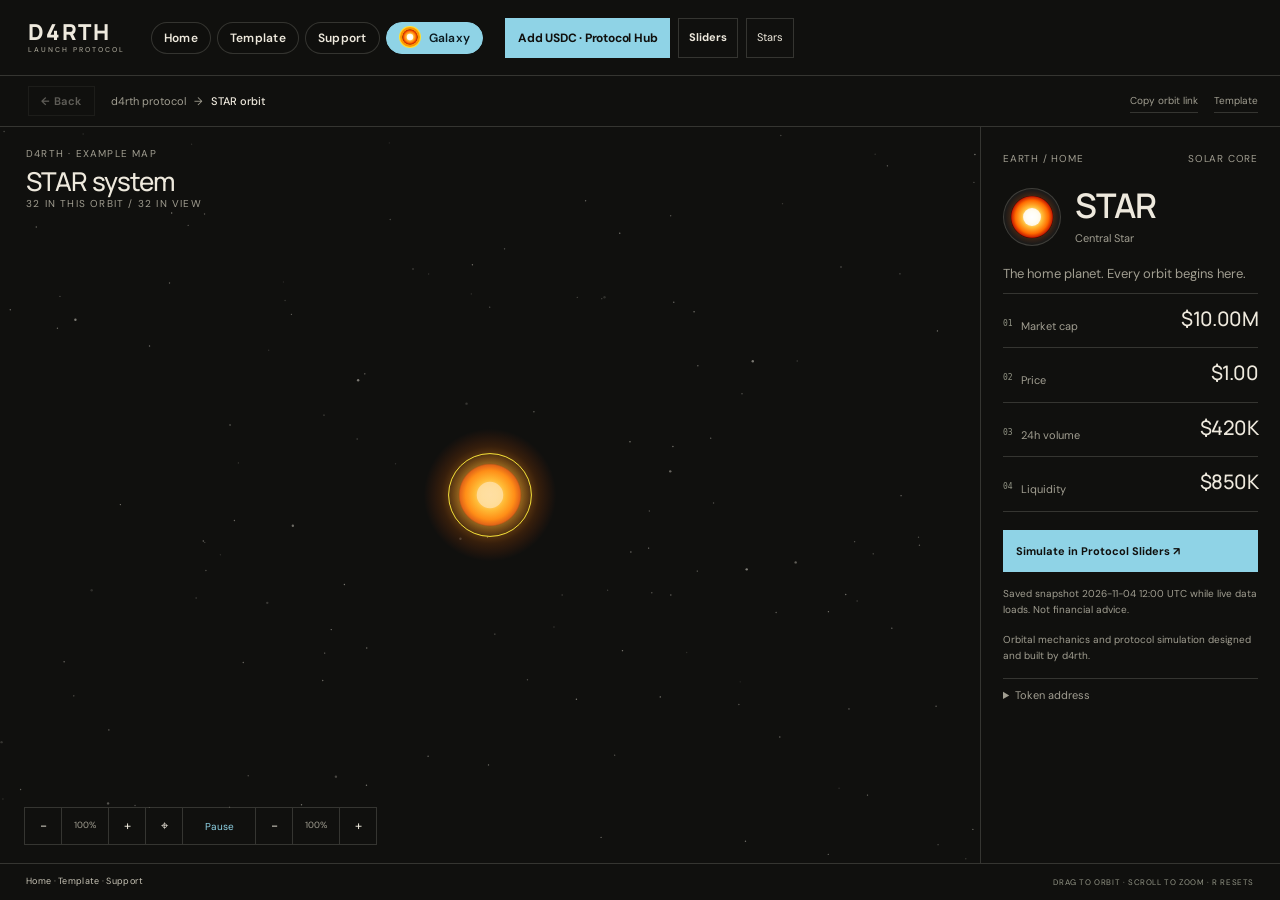
==== commit 291e9014: "Orbital planes: replace uniform wobble with per-ring inclined elliptic orbits (atom/solar system loo" ====
--- a/galaxy/index.html
+++ b/galaxy/index.html
@@ -566,6 +566,15 @@
 const SNAP = {"capturedAt":"2026-11-04T12:00:00.000Z","orbitCount":32,"maxMc":10000000,"anchor":{"mint":"star-core","symbol":"STAR","name":"Central Star","mc":10000000,"liq":850000,"vol":420000,"price":1,"stage":"Solar Core","image":"art/star.svg","color":"#ffb833","moon":false,"center":true,"ring":0,"angle":0,"size":200},"planets":[{"mint":"planet-solara","symbol":"SOLR","name":"Solara","mc":2800000,"liq":620000,"vol":180000,"price":0.028,"stage":"Inner Orbit","color":"#ff9e3b","ring":0,"angle":0,"size":92,"desc":"A radiant golden terrestrial world bathed in energetic stellar solar winds."},{"mint":"planet-ignis","symbol":"IGNS","name":"Ignis","mc":2100000,"liq":510000,"vol":140000,"price":0.021,"stage":"Inner Orbit","color":"#ff5722","ring":0,"angle":0.785,"size":82,"desc":"A volatile volcanic planet surging with thermal vents and geothermal energy."},{"mint":"planet-zephyria","symbol":"ZEPH","name":"Zephyria","mc":1650000,"liq":410000,"vol":115000,"price":0.0165,"stage":"Inner Orbit","color":"#4dd0e1","ring":0,"angle":1.571,"size":74,"desc":"High-velocity atmospheric world with swirling teal cloud bands."},{"mint":"planet-thalassa","symbol":"THAL","name":"Thalassa","mc":1350000,"liq":360000,"vol":92000,"price":0.0135,"stage":"Inner Orbit","color":"#00b4d8","ring":0,"angle":2.356,"size":68,"desc":"A tranquil oceanic planet enveloped by a global turquoise hydrosphere."},{"mint":"planet-caelum","symbol":"CAEL","name":"Caelum","mc":1100000,"liq":290000,"vol":78000,"price":0.011,"stage":"Inner Orbit","color":"#90caf9","ring":0,"angle":3.142,"size":62,"desc":"An ethereal cloud world glowing with perpetual diffused daylight."},{"mint":"planet-vespera","symbol":"VESP","name":"Vespera","mc":920000,"liq":245000,"vol":65000,"price":0.0092,"stage":"Inner Orbit","color":"#ba68c8","ring":0,"angle":3.927,"size":58,"desc":"A twilight crystalline world illuminated by shifting planetary auroras."},{"mint":"planet-krynn","symbol":"KRYN","name":"Krynn","mc":810000,"liq":210000,"vol":54000,"price":0.0081,"stage":"Inner Orbit","color":"#b0bec5","ring":0,"angle":4.712,"size":54,"desc":"An ancient metallic terrestrial body rich in rare crystal formations."},{"mint":"planet-hyperion","symbol":"HYPN","name":"Hyperion","mc":720000,"liq":190000,"vol":48000,"price":0.0072,"stage":"Inner Orbit","color":"#ffd54f","ring":0,"angle":5.498,"size":50,"desc":"A dense terrestrial planet with brilliant reflective mineral plains."},{"mint":"planet-elysium","symbol":"ELYS","name":"Elysium","mc":640000,"liq":175000,"vol":42000,"price":0.0064,"stage":"Habitable Zone","color":"#66bb6a","ring":1,"angle":0.35,"size":47,"desc":"A lush biosphere world with continental archipelagos and stable climates."},{"mint":"planet-astraea","symbol":"ASTR","name":"Astraea","mc":580000,"liq":155000,"vol":37000,"price":0.0058,"stage":"Habitable Zone","color":"#aed581","ring":1,"angle":1.135,"size":45,"desc":"A temperate garden world crowned by a delicate silvery orbital ring."},{"mint":"planet-boreas","symbol":"BORS","name":"Boreas","mc":520000,"liq":140000,"vol":32000,"price":0.0052,"stage":"Mid Orbit","color":"#80deea","ring":1,"angle":1.921,"size":43,"desc":"A glacial terrestrial world sculpted by polar squalls and frozen oceans."},{"mint":"planet-nyx","symbol":"NYX","name":"Nyx","mc":470000,"liq":128000,"vol":28000,"price":0.0047,"stage":"Mid Orbit","color":"#7e57c2","ring":1,"angle":2.706,"size":41,"desc":"A bioluminescent nocturnal planet glowing under violet atmospheric hazes."},{"mint":"planet-obsidian","symbol":"OBSN","name":"Obsidian","mc":430000,"liq":115000,"vol":25000,"price":0.0043,"stage":"Mid Orbit","color":"#546e7a","ring":1,"angle":3.491,"size":39,"desc":"Dark basalt continents and glass-like volcanic plains under quiet skies."},{"mint":"planet-pyros","symbol":"PYR","name":"Pyros","mc":390000,"liq":105000,"vol":22000,"price":0.0039,"stage":"Mid Orbit","color":"#ff7043","ring":1,"angle":4.277,"size":37,"desc":"Warm ember-rich mineral expanses fractured by geothermal chasms."},{"mint":"planet-valkyrie","symbol":"VALK","name":"Valkyrie","mc":355000,"liq":96000,"vol":19000,"price":0.00355,"stage":"Mid Orbit","color":"#ec407a","ring":1,"angle":5.062,"size":35,"desc":"A vibrant rose-tinted planet cloaked in dramatic ionized storms."},{"mint":"planet-orion","symbol":"ORIN","name":"Orion","mc":325000,"liq":88000,"vol":17000,"price":0.00325,"stage":"Mid Orbit","color":"#b39ddb","ring":1,"angle":5.848,"size":33,"desc":"Rugged silver peaks reaching above perpetual cloud decks."},{"mint":"planet-seraphis","symbol":"SRPH","name":"Seraphis","mc":295000,"liq":80000,"vol":15000,"price":0.00295,"stage":"Outer Orbit","color":"#81d4fa","ring":2,"angle":0.2,"size":31,"desc":"An expansive opal-tinted gas giant with deep luminous belts."},{"mint":"planet-polaris","symbol":"POLR","name":"Polaris","mc":270000,"liq":73000,"vol":13500,"price":0.0027,"stage":"Outer Orbit","color":"#e0f7fa","ring":2,"angle":0.985,"size":29,"desc":"A solitary ice titan reflecting brilliant stellar glare across vast ice sheets."},{"mint":"planet-chronos","symbol":"CHRN","name":"Chronos","mc":245000,"liq":67000,"vol":12000,"price":0.00245,"stage":"Outer Orbit","color":"#ffb74d","ring":2,"angle":1.771,"size":28,"desc":"A magnificent golden ringed gas world with a steady, rhythmic rotation."},{"mint":"planet-nebula","symbol":"NEBL","name":"Nebula","mc":225000,"liq":62000,"vol":11000,"price":0.00225,"stage":"Outer Orbit","color":"#ab47bc","ring":2,"angle":2.556,"size":27,"desc":"A dense vapor giant displaying kaleidoscopic atmospheric ripples."},{"mint":"planet-titan","symbol":"TITN","name":"Titan","mc":205000,"liq":57000,"vol":9800,"price":0.00205,"stage":"Outer Orbit","color":"#ff8a65","ring":2,"angle":3.342,"size":26,"desc":"A heavy atmosphere shrouding hydrocarbon lakes and cryogenic dunes."},{"mint":"planet-selene","symbol":"SELN","name":"Selene","mc":188000,"liq":52000,"vol":8700,"price":0.00188,"stage":"Outer Orbit","color":"#cfd8dc","ring":2,"angle":4.127,"size":25,"desc":"A pale pearl-colored celestial sphere marked by ancient impact basins."},{"mint":"planet-zenith","symbol":"ZNTH","name":"Zenith","mc":172000,"liq":48000,"vol":7800,"price":0.00172,"stage":"Outer Orbit","color":"#7986cb","ring":2,"angle":4.913,"size":24,"desc":"A high-altitude gas sphere laced with ultraviolet storm vortices."},{"mint":"planet-avalon","symbol":"AVL","name":"Avalon","mc":158000,"liq":44000,"vol":6900,"price":0.00158,"stage":"Outer Orbit","color":"#4fc3f7","ring":2,"angle":5.698,"size":24,"desc":"A pristine azure world dotted with mist-covered equatorial archipelagoes."},{"mint":"planet-eclipse","symbol":"ECLP","name":"Eclipse","mc":145000,"liq":40000,"vol":6200,"price":0.00145,"stage":"Deep Reach","color":"#5c5c5c","ring":3,"angle":0.15,"size":24,"desc":"A low-albedo rocky world traversing the quiet dark perimeter of the system."},{"mint":"planet-solaris","symbol":"SLRS","name":"Solaris","mc":132000,"liq":37000,"vol":5500,"price":0.00132,"stage":"Deep Reach","color":"#fbc02d","ring":3,"angle":0.935,"size":24,"desc":"A distant amber giant generating intense internal dynamo energy."},{"mint":"planet-mirage","symbol":"MRG","name":"Mirage","mc":120000,"liq":34000,"vol":4900,"price":0.0012,"stage":"Deep Reach","color":"#26a69a","ring":3,"angle":1.721,"size":24,"desc":"A prism-like world of refractive frozen methane and crystalline spires."},{"mint":"planet-apex","symbol":"APEX","name":"Apex","mc":110000,"liq":31000,"vol":4400,"price":0.0011,"stage":"Deep Reach","color":"#d4e157","ring":3,"angle":2.506,"size":24,"desc":"A dense nickel-iron world with extreme surface gravity."},{"mint":"planet-genesis","symbol":"GEN","name":"Genesis","mc":98000,"liq":28000,"vol":3900,"price":0.00098,"stage":"Deep Reach","color":"#8d6e63","ring":3,"angle":3.292,"size":24,"desc":"A primordial rocky world preserving remnants of the system creation."},{"mint":"planet-cosmos","symbol":"CSM","name":"Cosmos","mc":88000,"liq":25000,"vol":3400,"price":0.00088,"stage":"Deep Reach","color":"#5c6bc0","ring":3,"angle":4.077,"size":24,"desc":"A deep indigo sphere drifting along the cold boundary of interstellar space."},{"mint":"planet-atlas","symbol":"ATLS","name":"Atlas","mc":78000,"liq":22000,"vol":2900,"price":0.00078,"stage":"Deep Reach","color":"#78909c","ring":3,"angle":4.863,"size":24,"desc":"An immense fractured world bearing massive tectonic rift valleys."},{"mint":"planet-nova","symbol":"NOVA","name":"Nova","mc":69000,"liq":19000,"vol":2500,"price":0.00069,"stage":"Deep Reach","color":"#ef5350","ring":3,"angle":5.648,"size":24,"desc":"A radiant crimson wanderer glowing faintly against the deep cosmic background."}]};
 const USDC_SUPPLY = 6.828e9, USDT_SUPPLY = 2.403e9, USDT_WEIGHT = USDT_SUPPLY / USDC_SUPPLY;
 const RINGS = [15, 24, 33, 42].map(r => r * 1.48);
+// Per-ring orbital planes: inc = inclination (tilt from equatorial XZ plane),
+// lan = longitude of ascending node (direction the ring tips), ecc = eccentricity.
+// Think of these like differently-tilted shells in an atom or the planets in a solar system.
+const RING_PLANES = [
+  { inc: 0.28, lan: 0.0,   ecc: 0.08 },   // ring 0 – inner, modest tilt, nearly circular
+  { inc: 0.52, lan: 1.9,   ecc: 0.14 },   // ring 1 – habitable zone, steeper tilt opposite side
+  { inc: 0.18, lan: 3.4,   ecc: 0.22 },   // ring 2 – gas giants, shallow but noticeably elliptic
+  { inc: 0.70, lan: 0.85,  ecc: 0.11 },   // ring 3 – deep reach, dramatically inclined
+];
 // Radians per second at 100%. Inner ring 0.045, outer 0.015 (0.09 and 0.03 per two seconds); the two between step down evenly.
 const ORBIT_INNER = 0.045, ORBIT_OUTER = 0.015;
 let orbitPhase = 0, orbitLast = 0;
@@ -835,23 +844,22 @@
 function stageBox() { return { x: 0, y: 0, w: W, h: H }; }
 function homeDistance(aspect) {
   const n = Math.hypot(0.72, 0.694);
-  const i = 0.72 / n, r = 0.694 / n;
+  const ci = 0.72 / n, ri = 0.694 / n;
   const a = Math.tan(46 * Math.PI / 360);
   const o = a * aspect;
   const margin = 3;
   const l = margin * Math.hypot(1, 1 / o);
-  const c = margin * Math.hypot(1, 1 / a);
+  const cc = margin * Math.hypot(1, 1 / a);
   let h = 0;
   for (let d = 0; d < RINGS.length; d++) {
     const u = RINGS[d];
     for (let f = 0; f < 180; f++) {
       const p = f * Math.PI / 90;
-      const x = Math.cos(p) * u;
-      const g = Math.sin(p * 2 + d) * u * 0.13;
-      const m = Math.sin(p) * u;
-      const y = g * i + m * r;
-      const depth = g * r - m * i;
-      h = Math.max(h, y + Math.abs(x) / o + l, y + Math.abs(depth) / a + c);
+      const w = orbitWorld(p, u, d);
+      const x = w[0], g = w[1], m = w[2];
+      const y = g * ci + m * ri;
+      const depth = g * ri - m * ci;
+      h = Math.max(h, y + Math.abs(x) / o + l, y + Math.abs(depth) / a + cc);
     }
   }
   return h * 1.04;
@@ -879,14 +887,33 @@
   const ndcY = (y / -z) / tan;
   return { x: box.x + (ndcX * 0.5 + 0.5) * box.w, y: box.y + (-ndcY * 0.5 + 0.5) * box.h, p: z };
 }
+// Compute world position on a ring's inclined orbital ellipse.
+// θ = angle along orbit, R = semi-major axis radius, ringIdx = which ring (0-3).
+function orbitWorld(theta, R, ringIdx) {
+  const pl = RING_PLANES[ringIdx] || RING_PLANES[0];
+  const { inc, lan, ecc } = pl;
+  // Elliptical orbit in local orbital frame (X = periapsis direction, Z = along orbit)
+  const a = R, b = R * Math.sqrt(Math.max(0, 1 - ecc * ecc));
+  const lx = a * Math.cos(theta);
+  const lz = b * Math.sin(theta);
+  // Rotate by LAN around world-Y axis, then tilt by inc around the new X axis
+  const cosL = Math.cos(lan), sinL = Math.sin(lan);
+  const cosI = Math.cos(inc), sinI = Math.sin(inc);
+  // After LAN rotation: X' = lx·cosL - lz·sinL, Z' = lx·sinL + lz·cosL
+  const wx = lx * cosL - lz * sinL;
+  const wz = lx * sinL + lz * cosL;
+  // After inclination tilt: Y'' = -wz·sinI, Z'' = wz·cosI  (tilts the XZ plane)
+  const wy = -wz * sinI;
+  const wz2 = wz * cosI;
+  return [wx, wy, wz2];
+}
 function place(radius, angle, ring) {
-  const y = Math.sin(angle * 2 + (ring || 0)) * radius * 0.13;
-  return project([Math.cos(angle) * radius, y, Math.sin(angle) * radius]);
+  return project(orbitWorld(angle, radius, ring || 0));
 }
 function worldAt(t, R) {
   const ang = t.angle || 0;
   const ring = t.ring || 0;
-  return [Math.cos(ang) * R, Math.sin(ang * 2 + ring) * R * 0.13, Math.sin(ang) * R];
+  return orbitWorld(ang, R, ring);
 }
 function worldOf(t) {
   return worldAt(t, t.center ? 0 : radiusOf(t) * emergeK);
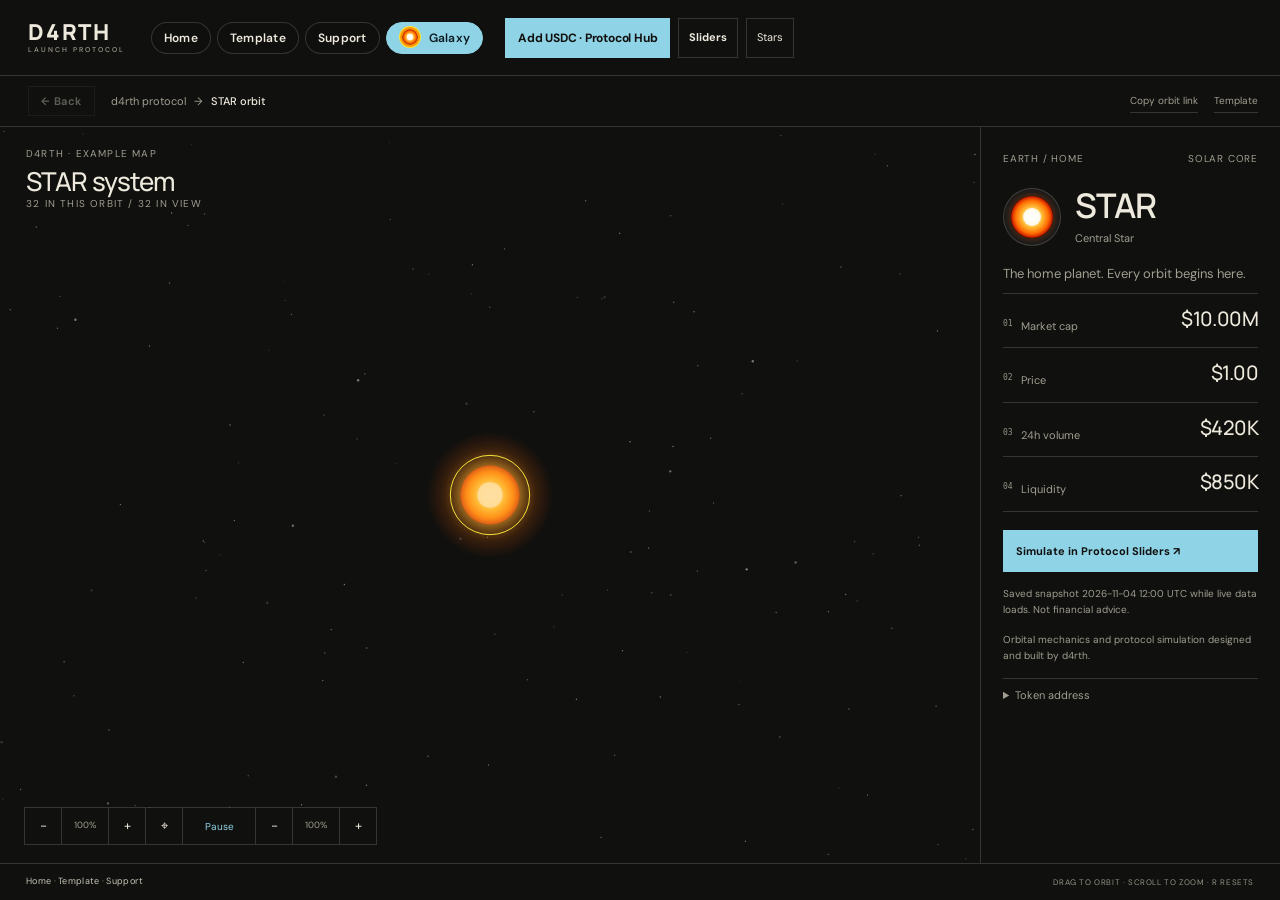
==== commit c2f6715f: "Make orbital ring inclinations dramatic: rings 1-3 at 60, 36, 74 degrees for atom/solar-system look" ====
--- a/galaxy/index.html
+++ b/galaxy/index.html
@@ -570,10 +570,12 @@
 // lan = longitude of ascending node (direction the ring tips), ecc = eccentricity.
 // Think of these like differently-tilted shells in an atom or the planets in a solar system.
 const RING_PLANES = [
-  { inc: 0.28, lan: 0.0,   ecc: 0.08 },   // ring 0 – inner, modest tilt, nearly circular
-  { inc: 0.52, lan: 1.9,   ecc: 0.14 },   // ring 1 – habitable zone, steeper tilt opposite side
-  { inc: 0.18, lan: 3.4,   ecc: 0.22 },   // ring 2 – gas giants, shallow but noticeably elliptic
-  { inc: 0.70, lan: 0.85,  ecc: 0.11 },   // ring 3 – deep reach, dramatically inclined
+  // Each ring is a genuinely different orbital plane – inclination (tilt), node (which direction
+  // the ring tips toward), eccentricity (how elliptic). Like atom shells or solar system planes.
+  { inc: 0.30, lan: 0.00, ecc: 0.10 },   // ring 0 – inner ring, slight tilt forward
+  { inc: 1.05, lan: 1.57, ecc: 0.18 },   // ring 1 – nearly perpendicular, tips to the right (60°)
+  { inc: 0.62, lan: 3.14, ecc: 0.28 },   // ring 2 – 35° tilt, tips backward, noticeably elliptic
+  { inc: 1.30, lan: 0.78, ecc: 0.15 },   // ring 3 – outer ring almost edge-on (74°), dramatic atom look
 ];
 // Radians per second at 100%. Inner ring 0.045, outer 0.015 (0.09 and 0.03 per two seconds); the two between step down evenly.
 const ORBIT_INNER = 0.045, ORBIT_OUTER = 0.015;
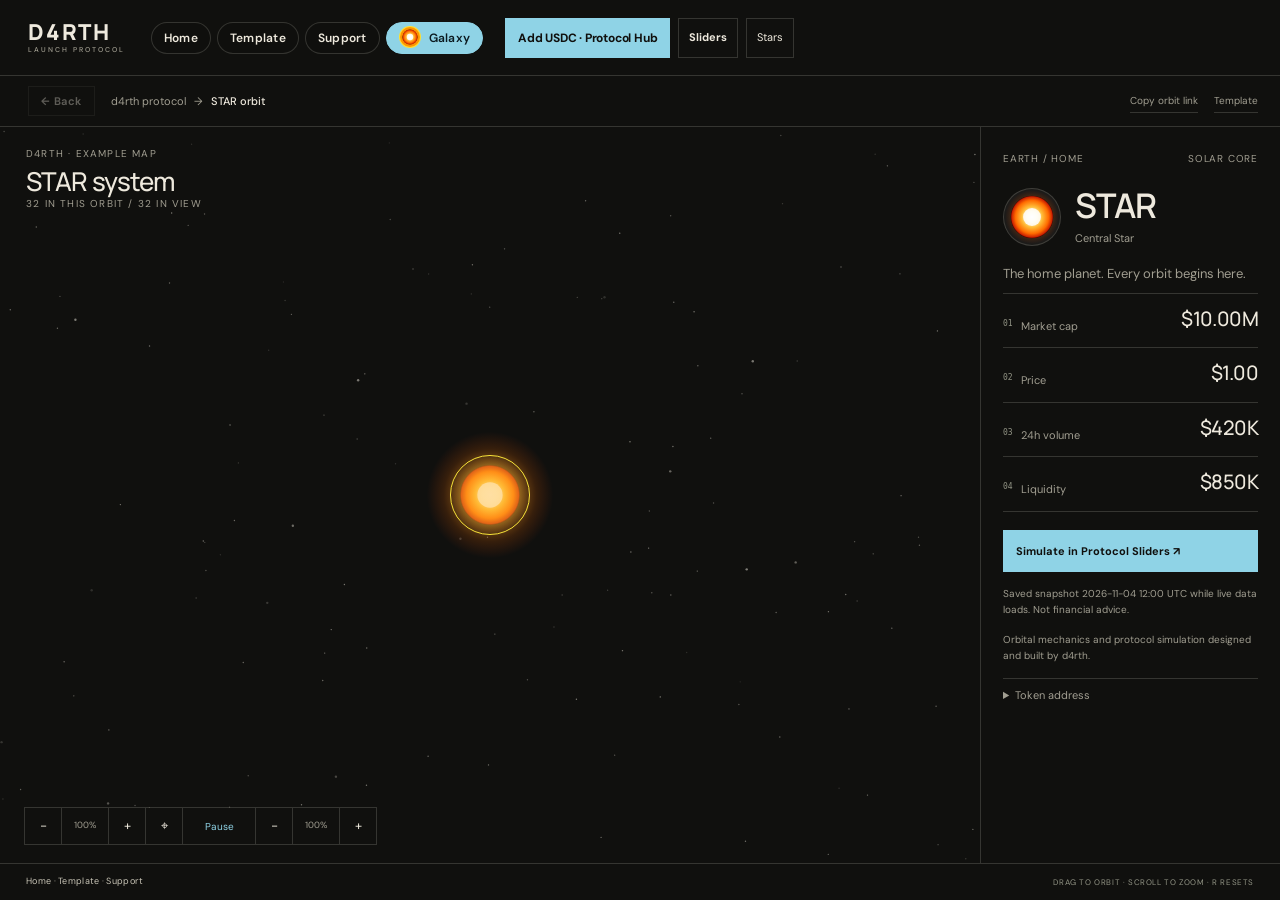
==== commit 9bfcba0a: "Galaxy: change the axis of each orbit yourself (tilt, turn, oval) plus Atom / Solar / Flat presets S" ====
--- a/galaxy/index.html
+++ b/galaxy/index.html
@@ -170,6 +170,12 @@
   }
   .star-credit:hover { color: var(--tv-acid); }
   .star-credit[hidden] { display: none; }
+  .shape-presets { display: flex; flex-wrap: wrap; gap: 6px; margin: 6px 0 10px; }
+  .shape-presets button { height: 28px; padding: 0 10px; border: 1px solid var(--tv-rule); background: transparent; color: var(--tv-paper); font-size: 11px; cursor: pointer; }
+  .shape-presets button:hover { border-color: var(--tv-acid); color: var(--tv-acid); }
+  .shape-ring { margin: 0 0 12px; padding: 8px 0 2px; border-top: 1px solid var(--tv-rule); }
+  .shape-ring .nm { display: flex; align-items: center; gap: 8px; margin-bottom: 4px; }
+  .shape-ring .nm i { width: 10px; height: 10px; border-radius: 50%; flex: none; }
   .star-tools { position: absolute; left: 50%; bottom: 54px; transform: translateX(-50%); z-index: 5; display: flex; align-items: center; gap: 8px; max-width: calc(100% - 24px); padding: 6px 8px; border: 1px solid var(--tv-rule); background: rgba(16,16,14,.88); font: 11px/1.3 "DM Sans", sans-serif; color: var(--tv-muted); }
   .star-tools[hidden] { display: none; }
   .star-tools span { min-width: 0; }
@@ -547,6 +553,14 @@
         <div class="ceil" id="ceilBox"></div>
         <div class="ceil" id="launchBox"></div>
         <p class="weightline">How the numbers work: added money = supply share × market cap (after the increase). USDT counts at about 35% of that, because Solana holds $2.40B of USDT against $6.83B of USDC. Closer = new money ÷ (current liquidity + new money), up to 42% nearer Star.</p>
+        <div class="sl orbs-h">Orbit shape <b>tilt each ring's axis</b></div>
+        <div class="shape-presets" id="shapePresets">
+          <button type="button" data-preset="atom">Atom</button>
+          <button type="button" data-preset="solar">Solar system</button>
+          <button type="button" data-preset="flat">Flat</button>
+          <button type="button" data-preset="default">Reset</button>
+        </div>
+        <div id="shapeRows"></div>
         <div class="sl orbs-h">Orbit sliders <b>each ring on its own</b></div>
         <div id="orbits"></div>
         <details id="tokenDetails" class="tokdet"><summary>Individual tokens (optional)</summary><div id="rows"></div></details>
@@ -577,6 +591,21 @@
   { inc: 0.62, lan: 3.14, ecc: 0.28 },   // ring 2 – 35° tilt, tips backward, noticeably elliptic
   { inc: 1.30, lan: 0.78, ecc: 0.15 },   // ring 3 – outer ring almost edge-on (74°), dramatic atom look
 ];
+const RING_DEFAULT = RING_PLANES.map(p => ({ ...p }));
+const RING_COLORS = ['rgba(255,183,51,0.50)', 'rgba(100,210,160,0.44)', 'rgba(130,180,255,0.44)', 'rgba(190,140,255,0.38)'];
+let shapeRev = 0;
+// Presets for the shape of the whole system. inc = tilt, lan = which way the ring turns about the vertical axis.
+const SHAPE_PRESETS = {
+  atom: RING_PLANES.map((_, i) => ({ inc: Math.PI / 2, lan: i * Math.PI / RING_PLANES.length, ecc: 0.12 })),   // four rings through one axis, like an atom
+  solar: RING_PLANES.map((_, i) => ({ inc: 0.03 * (i + 1), lan: i * 1.2, ecc: 0.05 + 0.03 * i })),            // nearly flat, like a solar system
+  flat: RING_PLANES.map(() => ({ inc: 0, lan: 0, ecc: 0 })),
+  default: RING_DEFAULT
+};
+const SHAPE_KEY = 'd4rth.shape.v1';
+try {
+  const sv = JSON.parse(localStorage.getItem(SHAPE_KEY) || 'null');
+  if (Array.isArray(sv) && sv.length === RING_PLANES.length) sv.forEach((q, i) => { if (q && isFinite(q.inc) && isFinite(q.lan) && isFinite(q.ecc)) Object.assign(RING_PLANES[i], { inc: +q.inc, lan: +q.lan, ecc: Math.min(0.7, Math.max(0, +q.ecc)) }); });
+} catch (e) {}
 // Radians per second at 100%. Inner ring 0.045, outer 0.015 (0.09 and 0.03 per two seconds); the two between step down evenly.
 const ORBIT_INNER = 0.045, ORBIT_OUTER = 0.015;
 let orbitPhase = 0, orbitLast = 0;
@@ -898,16 +927,14 @@
   const a = R, b = R * Math.sqrt(Math.max(0, 1 - ecc * ecc));
   const lx = a * Math.cos(theta);
   const lz = b * Math.sin(theta);
-  // Rotate by LAN around world-Y axis, then tilt by inc around the new X axis
+  // Tilt the orbit plane by inc about the X axis, then swing it about the vertical (Y) axis by lan,
+  // so lan really chooses which way the ring tips. inc 90 with different lan gives planes through one axis, like an atom.
   const cosL = Math.cos(lan), sinL = Math.sin(lan);
   const cosI = Math.cos(inc), sinI = Math.sin(inc);
-  // After LAN rotation: X' = lx·cosL - lz·sinL, Z' = lx·sinL + lz·cosL
-  const wx = lx * cosL - lz * sinL;
-  const wz = lx * sinL + lz * cosL;
-  // After inclination tilt: Y'' = -wz·sinI, Z'' = wz·cosI  (tilts the XZ plane)
-  const wy = -wz * sinI;
-  const wz2 = wz * cosI;
-  return [wx, wy, wz2];
+  const x1 = lx, y1 = -lz * sinI, z1 = lz * cosI;
+  const wx = x1 * cosL + z1 * sinL;
+  const wz2 = -x1 * sinL + z1 * cosL;
+  return [wx, y1, wz2];
 }
 function place(radius, angle, ring) {
   return project(orbitWorld(angle, radius, ring || 0));
@@ -1129,6 +1156,40 @@
   else list.forEach(t => { t[shareKey()] = v / 100; });
   syncControls(); paintDeltas(); renderInspector();
 });
+const SHAPE_ROWS = [['inc', 'Tilt', 0, 90, 1, v => Math.round(v * 180 / Math.PI) + '°', v => v * Math.PI / 180],
+  ['lan', 'Turn', 0, 360, 1, v => Math.round(v * 180 / Math.PI) + '°', v => v * Math.PI / 180],
+  ['ecc', 'Oval', 0, 70, 1, v => Math.round(v * 100) + '%', v => v / 100]];
+function shapeSave() { try { localStorage.setItem(SHAPE_KEY, JSON.stringify(RING_PLANES)); } catch (e) {} }
+function shapeSync() {
+  document.querySelectorAll('#shapeRows .shape-ring').forEach(box => {
+    const pl = RING_PLANES[+box.dataset.r];
+    box.querySelectorAll('input').forEach(inp => {
+      const row = SHAPE_ROWS.find(r => r[0] === inp.dataset.k);
+      let deg = inp.dataset.k === 'lan' ? ((pl.lan % (2 * Math.PI)) + 2 * Math.PI) % (2 * Math.PI) : pl[inp.dataset.k];
+      const shown = inp.dataset.k === 'ecc' ? deg * 100 : deg * 180 / Math.PI;
+      if (document.activeElement !== inp) inp.value = Math.round(shown);
+      box.querySelector('[data-l="' + inp.dataset.k + '"]').textContent = row[5](deg);
+    });
+  });
+}
+function buildShape() {
+  document.getElementById('shapeRows').innerHTML = RING_PLANES.map((pl, i) =>
+    '<div class="shape-ring" data-r="' + i + '"><div class="nm"><i style="background:' + RING_COLORS[i].replace(/,[\d.]+\)$/, ',1)') + '"></i><b>Orbit ' + (i + 1) + '</b></div>'
+    + SHAPE_ROWS.map(r => '<div class="sl">' + r[1] + ' <b data-l="' + r[0] + '"></b></div><input type="range" data-k="' + r[0] + '" min="' + r[2] + '" max="' + r[3] + '" step="' + r[4] + '" value="0">').join('') + '</div>').join('');
+  shapeSync();
+}
+document.getElementById('shapeRows').addEventListener('input', e => {
+  const box = e.target.closest('.shape-ring'); if (!box || !e.target.dataset.k) return;
+  const row = SHAPE_ROWS.find(r => r[0] === e.target.dataset.k);
+  RING_PLANES[+box.dataset.r][e.target.dataset.k] = row[6](Number(e.target.value));
+  shapeRev++; shapeSave(); shapeSync();
+});
+document.getElementById('shapePresets').addEventListener('click', e => {
+  const k = e.target.dataset.preset; if (!k || !SHAPE_PRESETS[k]) return;
+  SHAPE_PRESETS[k].forEach((q, i) => Object.assign(RING_PLANES[i], q));
+  shapeRev++; shapeSave(); shapeSync();
+});
+buildShape();
 function common(list, f) { if (!list.length) return 0; const v = f(list[0]); return list.every(t => f(t) === v) ? v : null; }
 // One place that repaints every slider (master, each orbit, each token) from the token values.
 function syncControls() {
@@ -1816,7 +1877,7 @@
   const bootA = stickerHold ? 0 : booting ? (loop._seen ? Math.min(1, (performance.now() - loop._seen) / 700) : 0) : 1;
   let mix = 0;
   for (const t of bodies) mix += t.boost + t.share + t.shareUsdt + (t.loaded ? 1 : 0);
-  const sig = [booting, bootA, camX.join(), camY.join(), camZ.join(), dist, usdcT, usdtT, W, H, view, showLabels, showOrbits, showPairs, selected && selected.mint, anchor.mint, imgVersion, dive ? performance.now() : 0, mix, hubImg.complete, toastImg.complete, usdtImg.complete, hubTab, orbitPhase, starRev, starHover && starHover.mint, starPending && starPending.mint].join('|');
+  const sig = [booting, bootA, camX.join(), camY.join(), camZ.join(), dist, usdcT, usdtT, W, H, view, showLabels, showOrbits, showPairs, selected && selected.mint, anchor.mint, imgVersion, dive ? performance.now() : 0, mix, hubImg.complete, toastImg.complete, usdtImg.complete, hubTab, shapeRev, orbitPhase, starRev, starHover && starHover.mint, starPending && starPending.mint].join('|');
   if (sig === lastSig) { requestAnimationFrame(loop); return; }
   lastSig = sig;
   ctx.setTransform(DPR, 0, 0, DPR, 0, 0);
@@ -1846,14 +1907,15 @@
   const hits = [];
   const spread = orbitSpread();
   if (showOrbits) {
+    // Each ring gets its own colour so the distinct inclined orbital planes read as separate shells.
     RINGS.forEach((radius, ring) => {
       ctx.beginPath();
-      for (let i = 0; i <= 140; i++) {
-        const p = place(radius * spread, (i / 140) * Math.PI * 2, ring);
+      for (let i = 0; i <= 200; i++) {
+        const p = place(radius * spread, (i / 200) * Math.PI * 2, ring);
         if (i) ctx.lineTo(p.x, p.y); else ctx.moveTo(p.x, p.y);
       }
-      ctx.strokeStyle = 'rgba(119,118,106,0.34)';
-      ctx.lineWidth = 1;
+      ctx.strokeStyle = RING_COLORS[ring] || 'rgba(119,118,106,0.34)';
+      ctx.lineWidth = 1.2;
       ctx.stroke();
     });
   }
